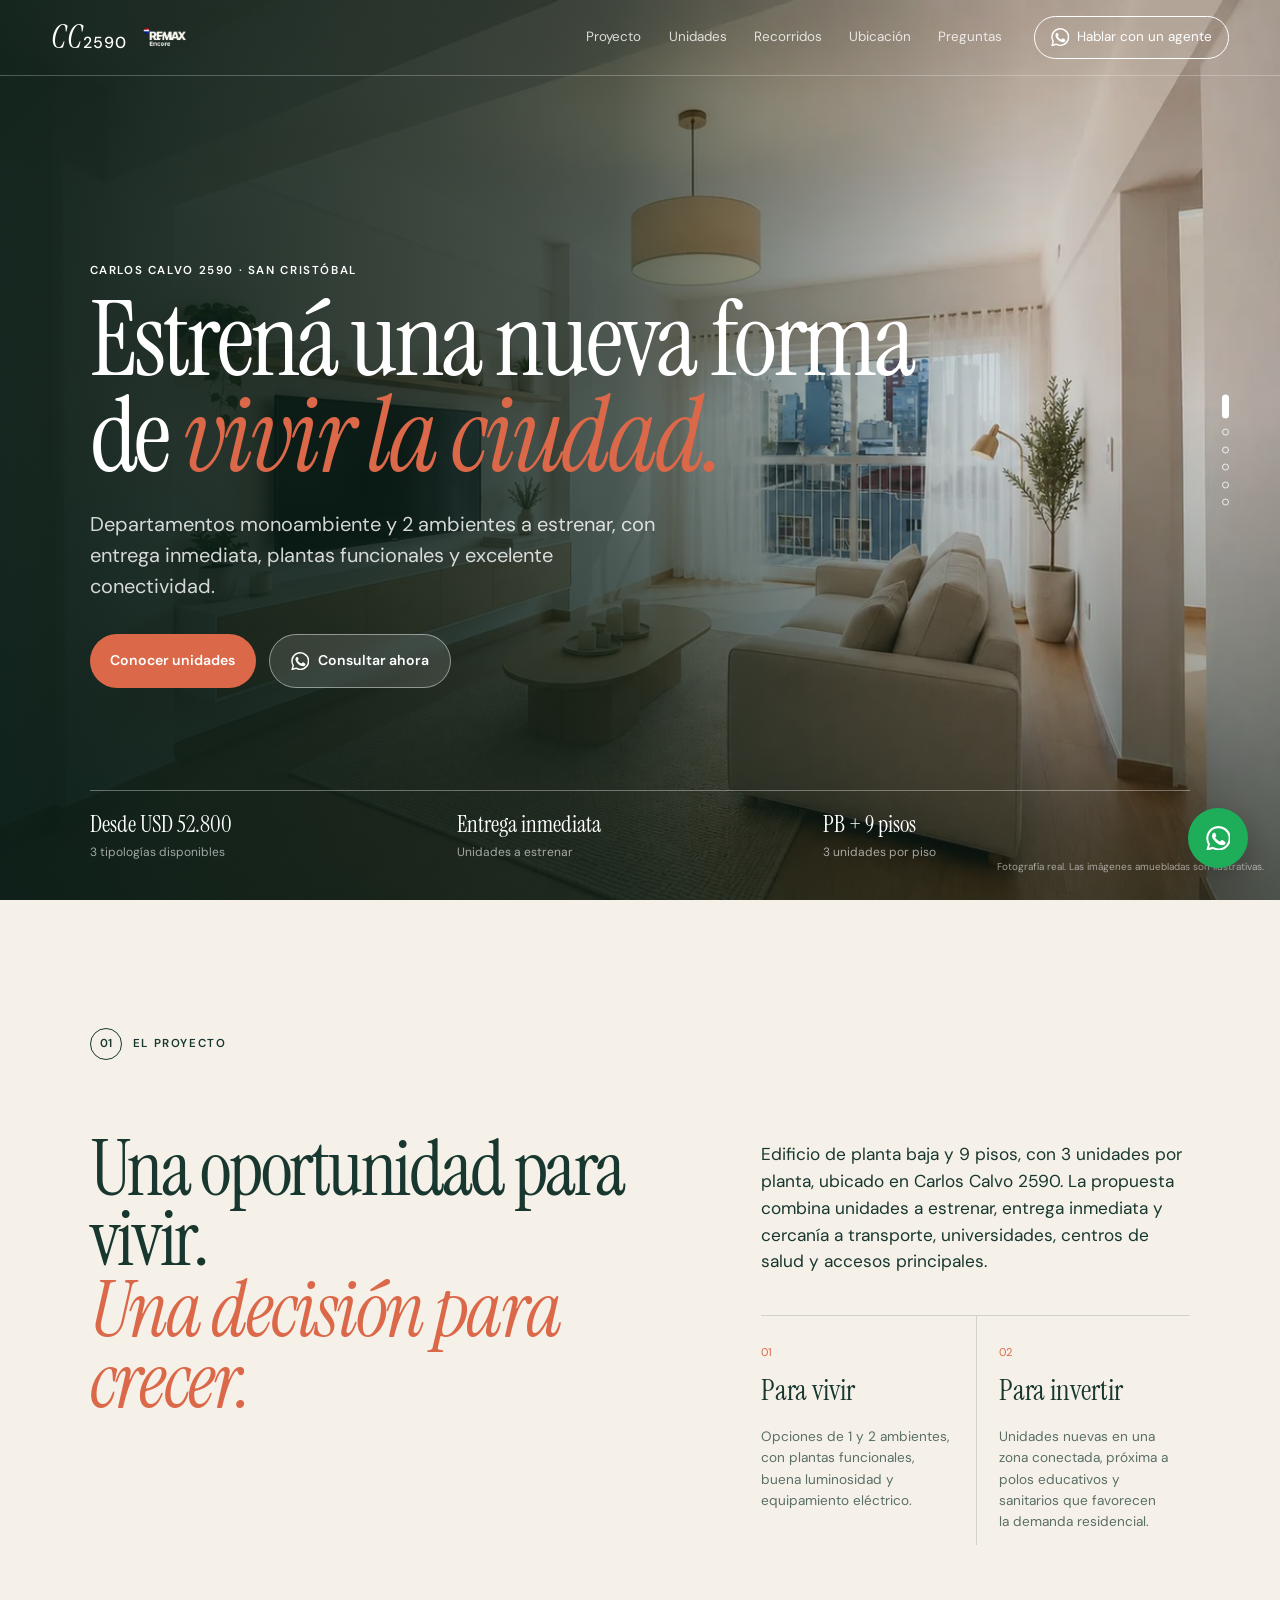
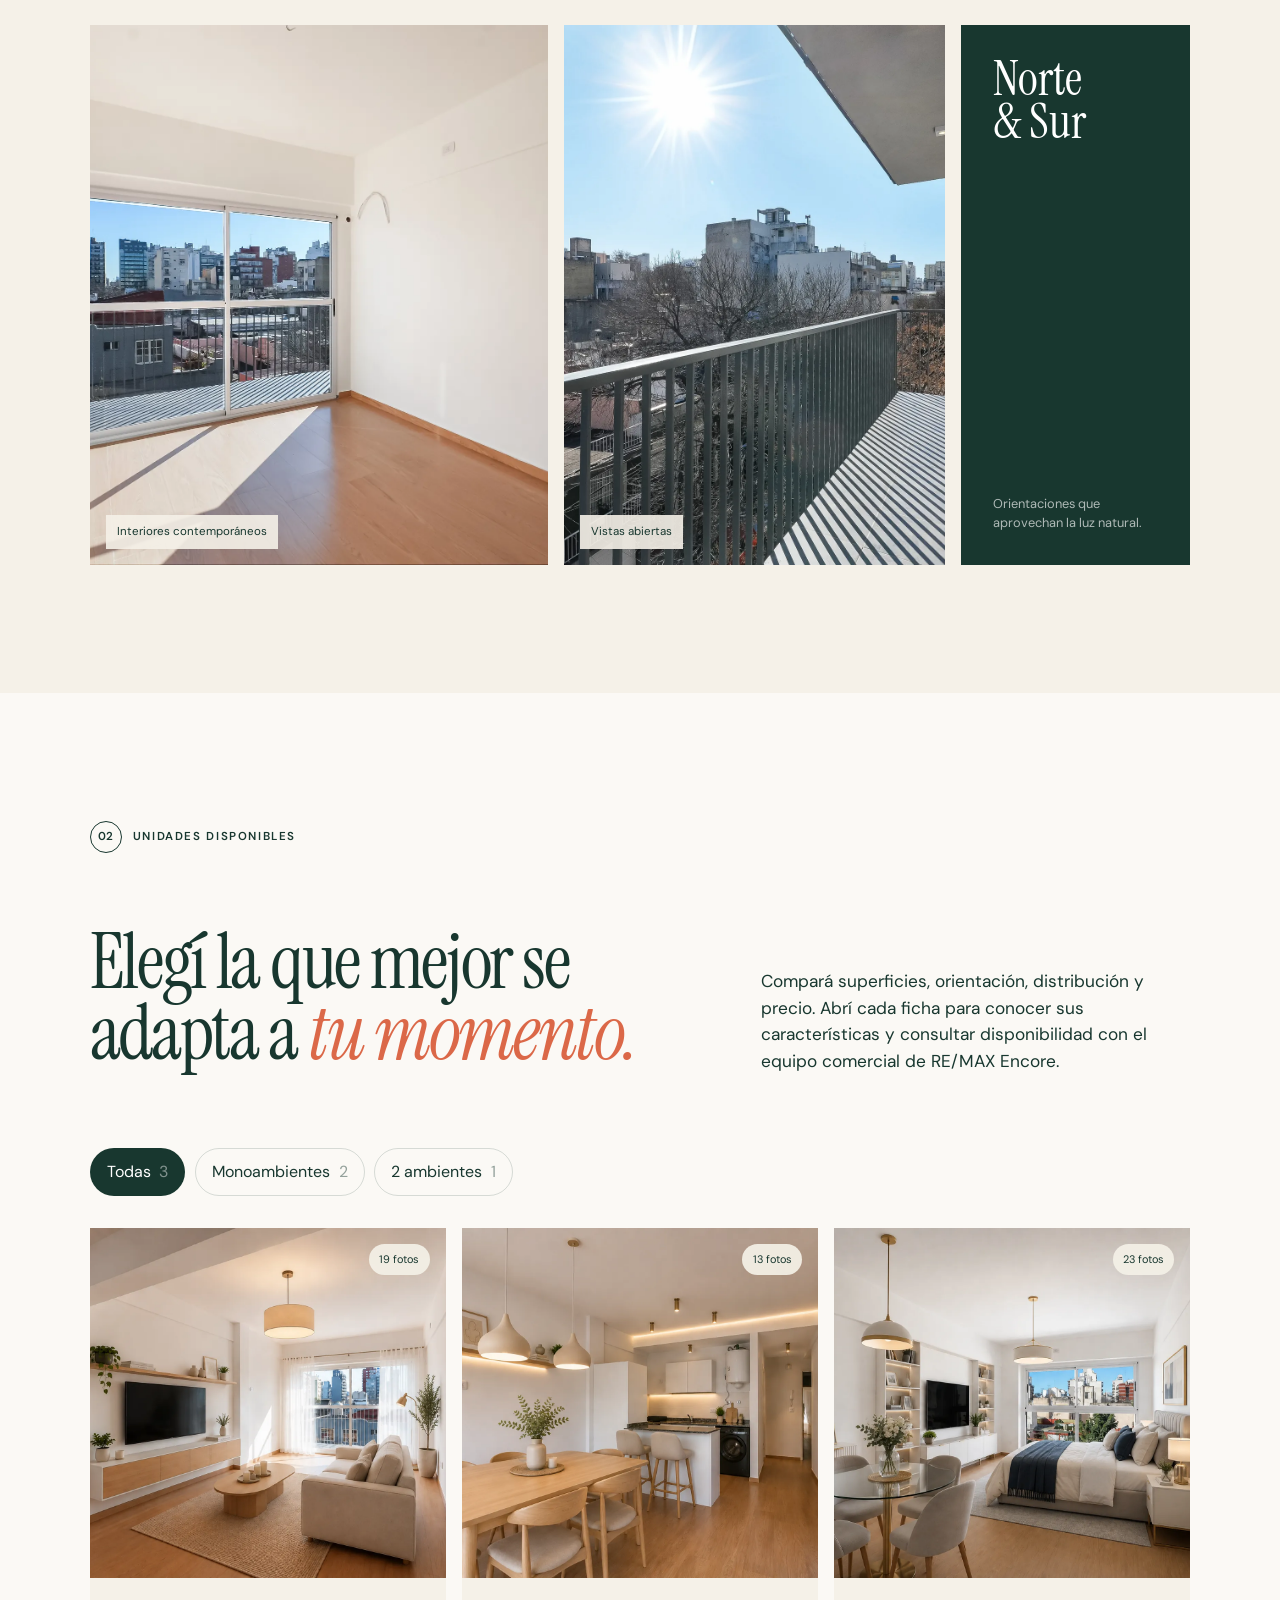
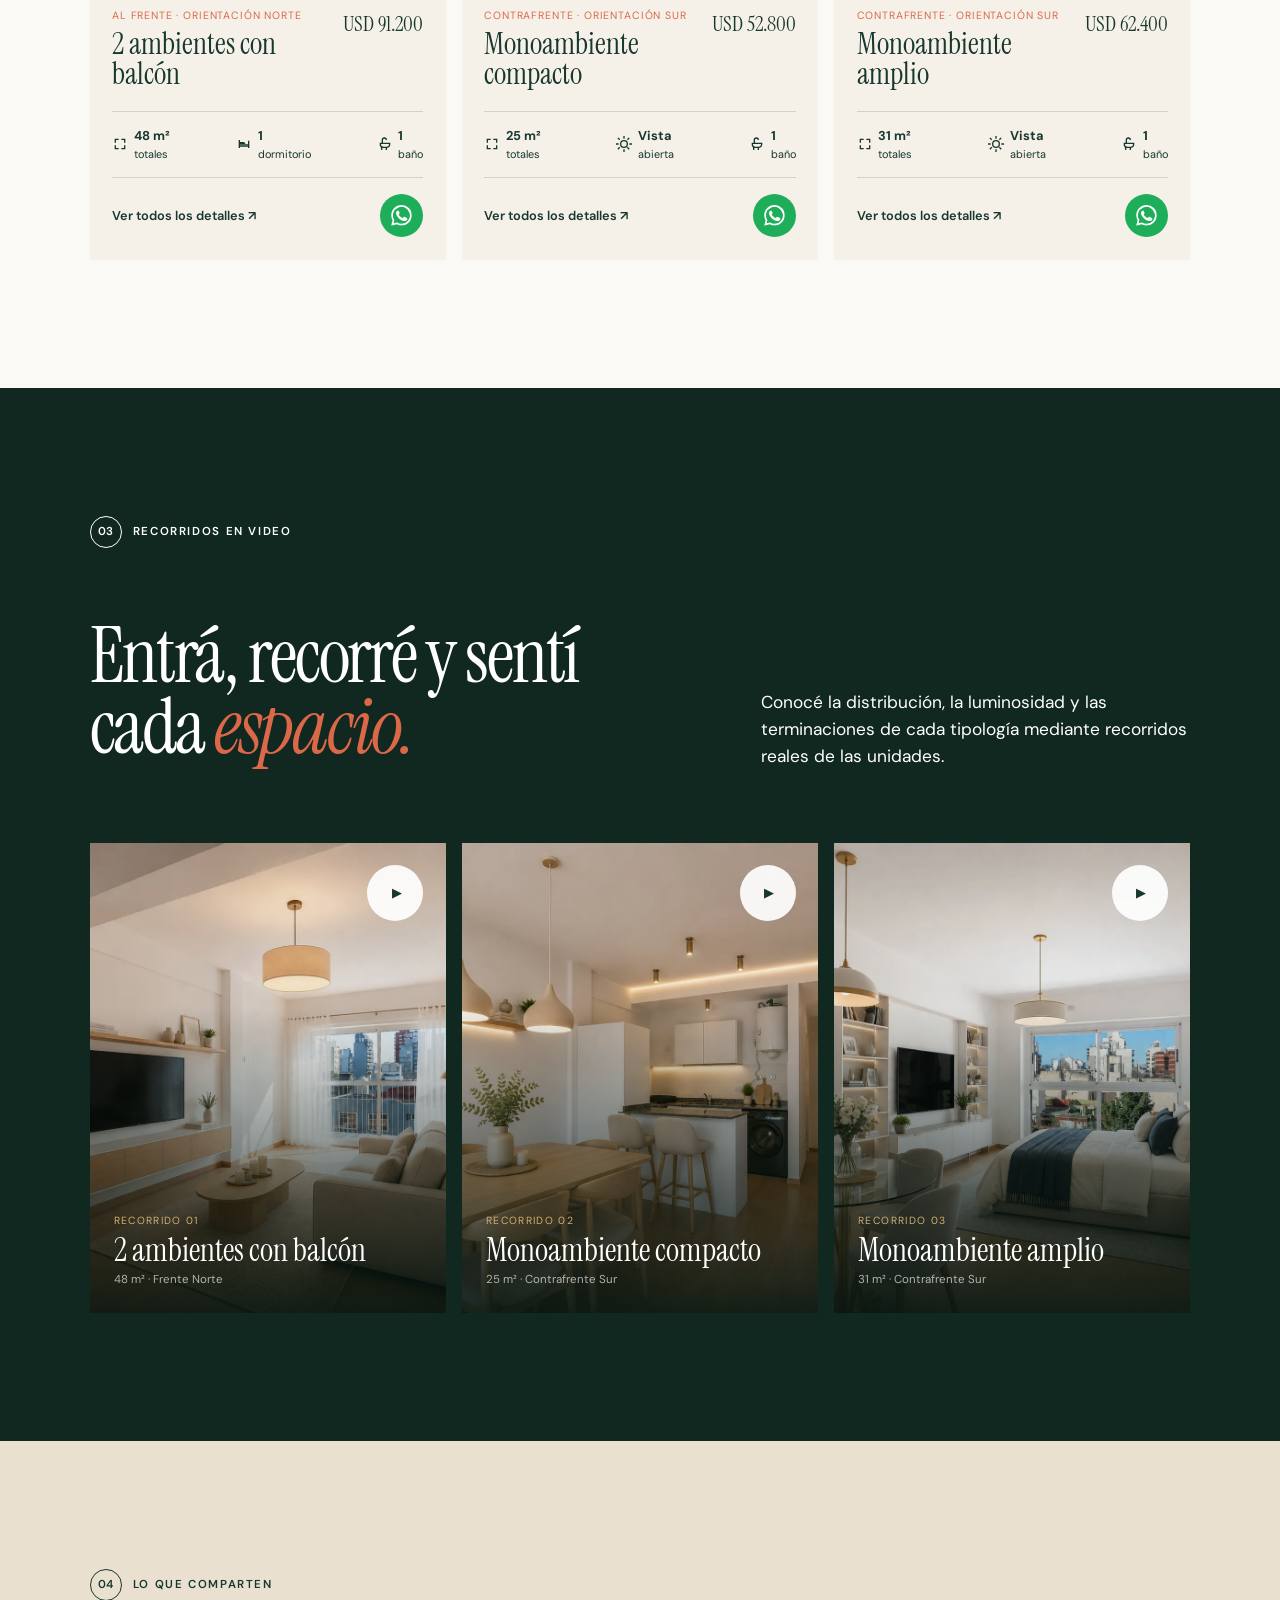
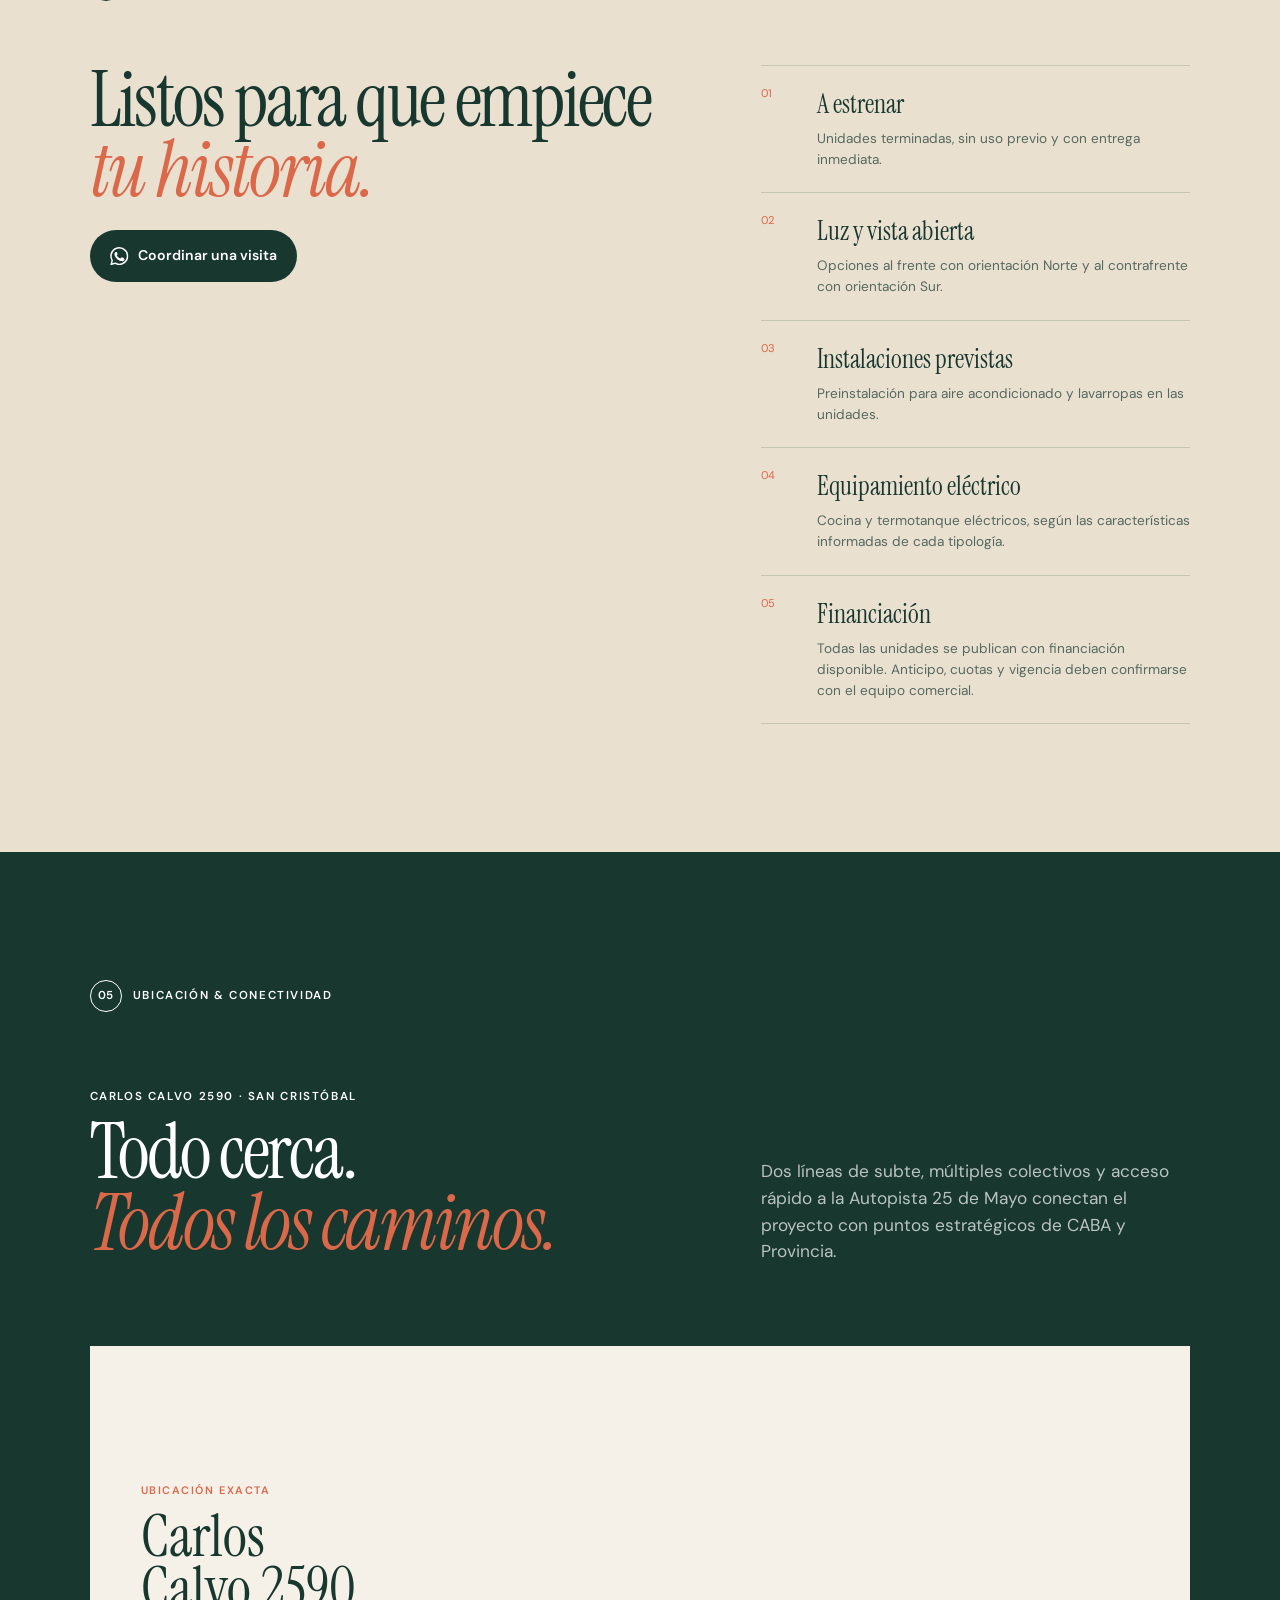
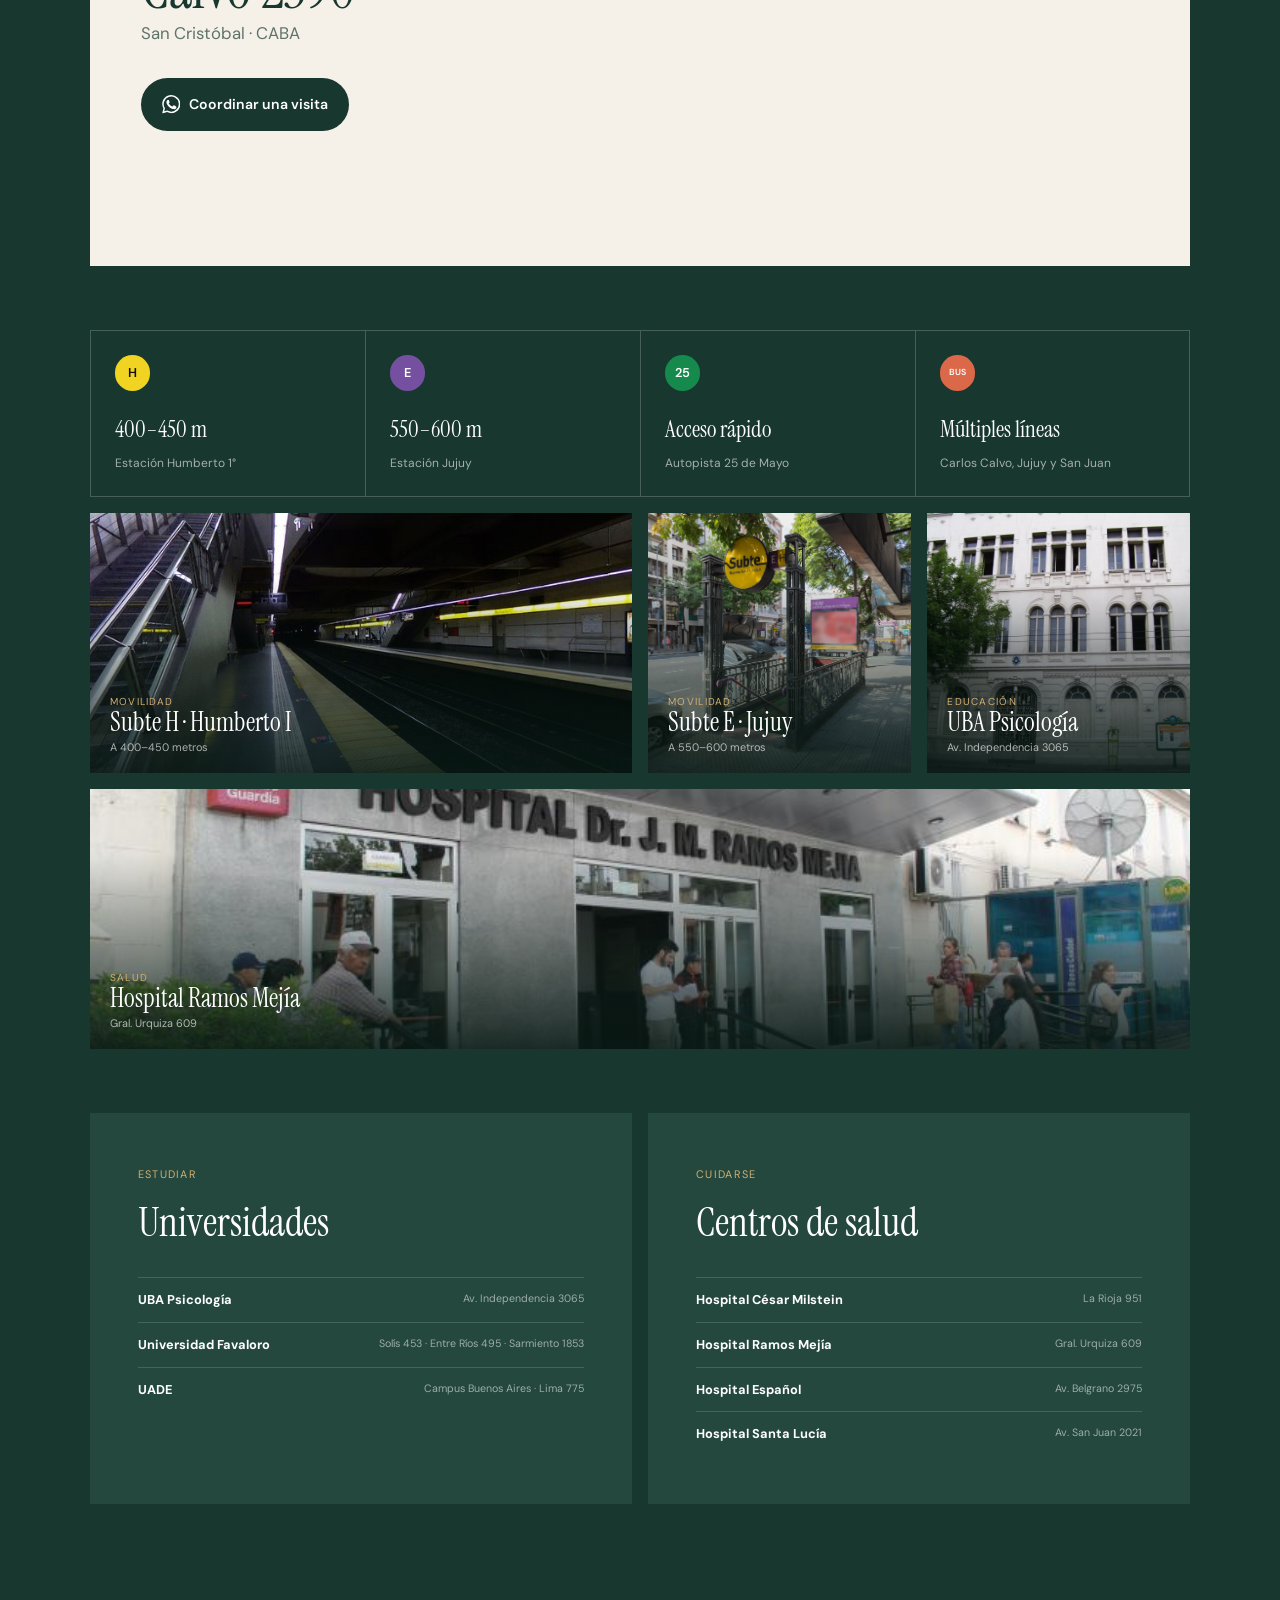
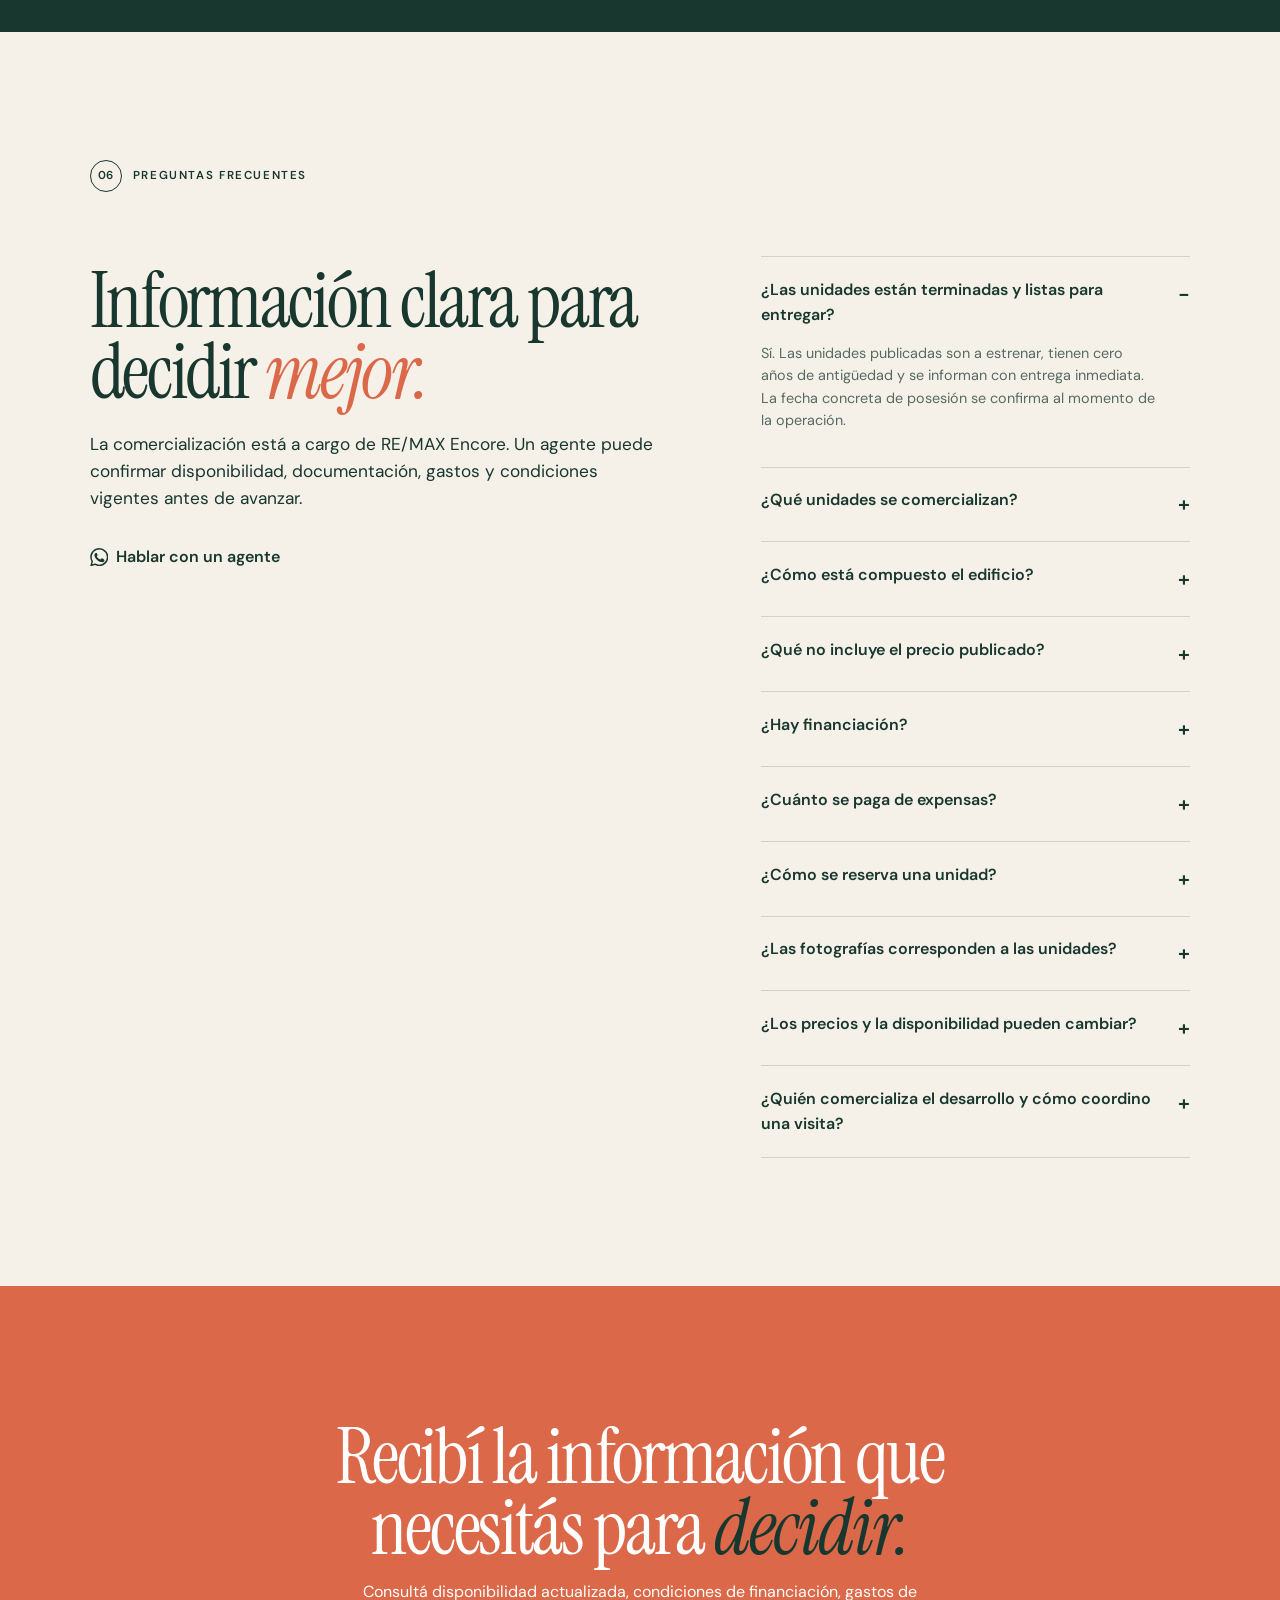
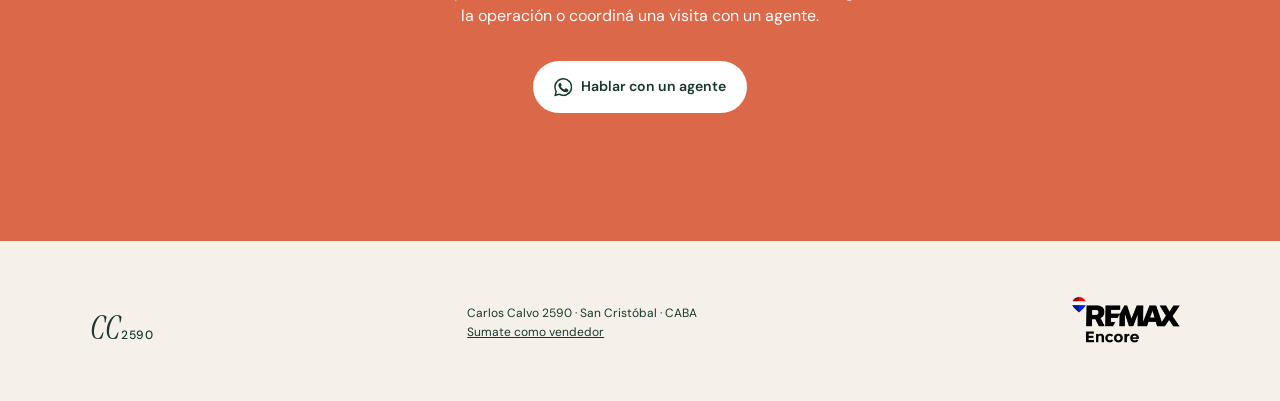
==== index.html @ 970c7de1 "Remove MLS identifiers from public listings" ====
<!doctype html>
<html lang="es">
<head>
  <meta charset="UTF-8" />
  <meta name="viewport" content="width=device-width, initial-scale=1.0" />
  <meta name="theme-color" content="#18372f" />
  <link rel="icon" type="image/png" sizes="512x512" href="assets/brand/favicon.png" />
  <link rel="apple-touch-icon" href="assets/brand/favicon.png" />
  <title>Departamentos a estrenar en San Cristóbal | Carlos Calvo 2590</title>
  <meta name="description" content="Monoambientes y departamentos de 2 ambientes a estrenar en Carlos Calvo 2590, San Cristóbal. Entrega inmediata, financiación disponible y unidades desde USD 52.800." />
  <meta name="robots" content="index, follow, max-image-preview:large" />
  <meta name="author" content="RE/MAX Encore" />
  <link rel="canonical" href="https://carloscalvo2590.com/" />
  <meta property="og:locale" content="es_AR" />
  <meta property="og:type" content="website" />
  <meta property="og:site_name" content="Carlos Calvo 2590" />
  <meta property="og:title" content="Departamentos a estrenar en San Cristóbal | Carlos Calvo 2590" />
  <meta property="og:description" content="Monoambientes y 2 ambientes a estrenar con entrega inmediata, excelente conectividad y opciones desde USD 52.800." />
  <meta property="og:url" content="https://carloscalvo2590.com/" />
  <meta property="og:image" content="https://carloscalvo2590.com/assets/images/hero/01-fachada.webp" />
  <meta property="og:image:alt" content="Fachada del edificio de Carlos Calvo 2590 en San Cristóbal" />
  <meta name="twitter:card" content="summary_large_image" />
  <meta name="twitter:title" content="Departamentos a estrenar en San Cristóbal | Carlos Calvo 2590" />
  <meta name="twitter:description" content="Monoambientes y 2 ambientes a estrenar con entrega inmediata desde USD 52.800." />
  <meta name="twitter:image" content="https://carloscalvo2590.com/assets/images/hero/01-fachada.webp" />
  <script type="application/ld+json">
    {
      "@context": "https://schema.org",
      "@type": "ApartmentComplex",
      "name": "Carlos Calvo 2590",
      "description": "Desarrollo de departamentos monoambiente y 2 ambientes a estrenar, con entrega inmediata en San Cristóbal, Ciudad de Buenos Aires.",
      "url": "https://carloscalvo2590.com/",
      "image": "https://carloscalvo2590.com/assets/images/hero/01-fachada.webp",
      "address": {
        "@type": "PostalAddress",
        "streetAddress": "Carlos Calvo 2590",
        "addressLocality": "San Cristóbal",
        "addressRegion": "Ciudad Autónoma de Buenos Aires",
        "postalCode": "C1230AAP",
        "addressCountry": "AR"
      },
      "geo": {
        "@type": "GeoCoordinates",
        "latitude": -34.621223,
        "longitude": -58.403972
      },
      "numberOfAccommodationUnits": 27,
      "offers": {
        "@type": "AggregateOffer",
        "priceCurrency": "USD",
        "lowPrice": 52800,
        "highPrice": 91200,
        "offerCount": 3,
        "availability": "https://schema.org/InStock",
        "seller": {
          "@type": "RealEstateAgent",
          "name": "RE/MAX Encore"
        }
      }
    }
  </script>
  <link rel="preconnect" href="https://fonts.googleapis.com" />
  <link rel="preconnect" href="https://fonts.gstatic.com" crossorigin />
  <link href="https://fonts.googleapis.com/css2?family=DM+Sans:wght@400;500;600&family=Instrument+Serif:ital@0;1&display=swap" rel="stylesheet" />
  <link rel="stylesheet" href="styles.css?v=20260821-1" />
  <link rel="stylesheet" href="enhancements.css?v=20260822-1" />
  <script defer src="supabase-config.js?v=20260821-1"></script>
  <script defer src="script.js?v=20260822-2"></script>
</head>
<body>
  <a class="skip-link" href="#contenido">Saltar al contenido</a>
  <header class="site-header" data-header>
    <div class="header-brands"><a class="brand" href="#inicio" aria-label="Calvo 2590, inicio"><span>CC</span><strong>2590</strong></a><img class="header-remax-logo" src="assets/brand/remax-encore.png" alt="RE/MAX Encore" /></div>
    <button class="menu-toggle" type="button" aria-expanded="false" aria-controls="nav"><span></span><span></span><span></span><b>Menú</b></button>
    <nav id="nav" class="main-nav" aria-label="Navegación principal">
      <a href="#proyecto">Proyecto</a><a href="#unidades">Unidades</a><a href="#recorridos">Recorridos</a><a href="#ubicacion">Ubicación</a><a href="#preguntas">Preguntas</a>
    </nav>
    <a class="header-cta whatsapp" data-message="Hola, quiero recibir información sobre el desarrollo de Carlos Calvo 2590."><svg aria-hidden="true"><use href="#icon-whatsapp"/></svg> Hablar con un agente</a>
  </header>

  <svg class="svg-sprite" aria-hidden="true">
    <symbol id="icon-whatsapp" viewBox="0 0 24 24"><path d="M20.5 3.5A11.8 11.8 0 0 0 12.1 0C5.6 0 .3 5.3.3 11.8c0 2.1.6 4.1 1.6 5.9L.2 24l6.5-1.7a11.8 11.8 0 0 0 5.4 1.4h.1c6.5 0 11.8-5.3 11.8-11.8 0-3.2-1.2-6.2-3.5-8.4Zm-8.3 18.2h-.1c-1.8 0-3.5-.5-5-1.4l-.4-.2-3.8 1 1-3.7-.2-.4a9.8 9.8 0 1 1 8.5 4.7Zm5.4-7.3c-.3-.1-1.7-.8-2-.9-.3-.1-.5-.1-.7.2-.2.3-.8.9-1 1.1-.2.2-.4.2-.7.1-.3-.1-1.3-.5-2.5-1.5-.9-.8-1.6-1.9-1.7-2.2-.2-.3 0-.5.1-.6l.5-.5.3-.5c.1-.2 0-.4 0-.5L9 7c-.2-.6-.5-.5-.7-.5h-.6c-.2 0-.5.1-.8.4-.3.3-1.1 1.1-1.1 2.7s1.2 3.1 1.3 3.3c.1.2 2.3 3.5 5.6 4.9.8.3 1.4.5 1.9.6.8.2 1.5.2 2.1.1.6-.1 1.7-.7 2-1.4.2-.7.2-1.3.2-1.4-.1-.1-.3-.2-.6-.3Z"/></symbol>
    <symbol id="icon-area" viewBox="0 0 24 24"><path d="M4 4h6v2H6v4H4V4Zm10 0h6v6h-2V6h-4V4ZM4 14h2v4h4v2H4v-6Zm14 0h2v6h-6v-2h4v-4Z"/></symbol>
    <symbol id="icon-bed" viewBox="0 0 24 24"><path d="M4 11V6h2v3h5c1.7 0 3 1.3 3 3h4V7h2v11h-2v-2H6v2H4v-7Zm2 0v3h12v-1H6v-2Z"/></symbol>
    <symbol id="icon-bath" viewBox="0 0 24 24"><path d="M7 10V6a4 4 0 0 1 8 0h-2a2 2 0 0 0-4 0v4h11v2a6 6 0 0 1-5 5.9V21h-2v-3H8v3H6v-3.8A6 6 0 0 1 4 12v-2h3Zm-1 2a4 4 0 0 0 4 4h4a4 4 0 0 0 4-4H6Z"/></symbol>
    <symbol id="icon-sun" viewBox="0 0 24 24"><path d="M11 0h2v4h-2V0Zm0 20h2v4h-2v-4ZM0 11h4v2H0v-2Zm20 0h4v2h-4v-2ZM3.5 2.1l2.8 2.8-1.4 1.4-2.8-2.8 1.4-1.4Zm14.2 14.2 2.8 2.8-1.4 1.4-2.8-2.8 1.4-1.4ZM20.5 3.5l-2.8 2.8-1.4-1.4 2.8-2.8 1.4 1.4ZM6.3 17.7l-2.8 2.8-1.4-1.4 2.8-2.8 1.4 1.4ZM12 6a6 6 0 1 1 0 12 6 6 0 0 1 0-12Zm0 2a4 4 0 1 0 0 8 4 4 0 0 0 0-8Z"/></symbol>
  </svg>

  <main id="contenido">
    <section class="hero" id="inicio">
      <div class="hero-carousel" aria-label="Imágenes del edificio y sus unidades">
        <img class="hero-slide active" src="assets/images/hero/04-living.webp" alt="Ambientación ilustrativa del living" />
        <img class="hero-slide" src="assets/images/hero/05-cocina.webp" alt="Ambientación ilustrativa del comedor y la cocina" />
        <img class="hero-slide" src="assets/images/hero/06-monoambiente.webp" alt="Ambientación ilustrativa del monoambiente" />
        <img class="hero-slide" src="assets/images/hero/02-hall.webp" alt="Hall de acceso del edificio" />
        <img class="hero-slide" src="assets/images/hero/01-fachada.webp" alt="Fachada del edificio de Carlos Calvo 2590" />
        <img class="hero-slide" src="assets/images/hero/03-balcon.webp" alt="Balcón con vista abierta" />
      </div>
      <div class="hero-overlay"></div>
      <div class="hero-copy reveal">
        <p class="eyebrow">Carlos Calvo 2590 · San Cristóbal</p>
        <h1>Estrená una nueva forma de <em>vivir la ciudad.</em></h1>
        <p class="hero-lead">Departamentos monoambiente y 2 ambientes a estrenar, con entrega inmediata, plantas funcionales y excelente conectividad.</p>
        <div class="hero-actions"><a class="button button-primary" href="#unidades">Conocer unidades</a><a class="button button-glass whatsapp" data-message="Hola, quiero consultar disponibilidad y condiciones comerciales en Carlos Calvo 2590."><svg aria-hidden="true"><use href="#icon-whatsapp"/></svg> Consultar ahora</a></div>
      </div>
      <div class="hero-facts" aria-label="Datos principales"><div><strong>Desde USD 52.800</strong><span>3 tipologías disponibles</span></div><div><strong>Entrega inmediata</strong><span>Unidades a estrenar</span></div><div><strong>PB + 9 pisos</strong><span>3 unidades por piso</span></div></div>
      <div class="hero-dots" aria-label="Seleccionar imagen principal"></div>
      <p class="image-caption">Fotografía real. Las imágenes amuebladas son ilustrativas.</p>
    </section>

    <section class="intro section" id="proyecto">
      <div class="section-label"><span>01</span> El proyecto</div>
      <div class="intro-grid reveal"><h2>Una oportunidad para vivir.<br><em>Una decisión para crecer.</em></h2><div><p class="large-copy">Edificio de planta baja y 9 pisos, con 3 unidades por planta, ubicado en Carlos Calvo 2590. La propuesta combina unidades a estrenar, entrega inmediata y cercanía a transporte, universidades, centros de salud y accesos principales.</p><div class="audience-cards"><article><span>01</span><h3>Para vivir</h3><p>Opciones de 1 y 2 ambientes, con plantas funcionales, buena luminosidad y equipamiento eléctrico.</p></article><article><span>02</span><h3>Para invertir</h3><p>Unidades nuevas en una zona conectada, próxima a polos educativos y sanitarios que favorecen la demanda residencial.</p></article></div></div></div>
      <div class="project-gallery reveal"><figure class="portrait"><img src="assets/images/dpto-1/07.webp" loading="lazy" alt="Interior luminoso del edificio"><figcaption>Interiores contemporáneos</figcaption></figure><figure><img src="assets/images/dpto-1/01.webp" loading="lazy" alt="Vista abierta desde el balcón"><figcaption>Vistas abiertas</figcaption></figure><div class="project-stat"><strong>Norte<br>& Sur</strong><span>Orientaciones que aprovechan la luz natural.</span></div></div>
    </section>

    <section class="units section" id="unidades">
      <div class="section-label"><span>02</span> Unidades disponibles</div>
      <div class="section-heading reveal"><h2>Elegí la que mejor se adapta a <em>tu momento.</em></h2><p>Compará superficies, orientación, distribución y precio. Abrí cada ficha para conocer sus características y consultar disponibilidad con el equipo comercial de RE/MAX Encore.</p></div>
      <div class="unit-filters" role="tablist" aria-label="Filtrar unidades"><button class="active" data-filter="all">Todas <span>3</span></button><button data-filter="mono">Monoambientes <span>2</span></button><button data-filter="dos">2 ambientes <span>1</span></button></div>
      <div class="unit-grid">
        <article class="unit-card reveal" data-type="dos" data-unit="1" tabindex="0" aria-label="Ver información del departamento de 2 ambientes">
          <button class="unit-photo open-unit" data-unit="1" aria-label="Ver departamento de 2 ambientes"><img src="assets/images/dpto-1/20.webp" loading="lazy" alt="Ambientación ilustrativa del living del departamento de 2 ambientes"><span class="photo-count">19 fotos</span></button>
          <div class="unit-body"><div class="unit-top"><div><p>Al frente · Orientación Norte</p><h3>2 ambientes con balcón</h3></div><strong>USD 91.200</strong></div><div class="unit-specs"><span><svg><use href="#icon-area"/></svg><b>48 m²</b> totales</span><span><svg><use href="#icon-bed"/></svg><b>1</b> dormitorio</span><span><svg><use href="#icon-bath"/></svg><b>1</b> baño</span></div><div class="unit-actions"><button class="text-button open-unit" data-unit="1">Ver todos los detalles <span>↗</span></button><a class="round-whatsapp whatsapp" aria-label="Consultar por departamento de 2 ambientes" data-message="Hola, quiero consultar disponibilidad y condiciones por el departamento de 2 ambientes de 48 m² publicado a USD 91.200."><svg><use href="#icon-whatsapp"/></svg></a></div></div>
        </article>
        <article class="unit-card reveal" data-type="mono" data-unit="2" tabindex="0" aria-label="Ver información del monoambiente compacto">
          <button class="unit-photo open-unit" data-unit="2" aria-label="Ver monoambiente compacto"><img src="assets/images/dpto-2/13.webp" loading="lazy" alt="Ambientación ilustrativa del living del monoambiente compacto"><span class="photo-count">13 fotos</span></button>
          <div class="unit-body"><div class="unit-top"><div><p>Contrafrente · Orientación Sur</p><h3>Monoambiente compacto</h3></div><strong>USD 52.800</strong></div><div class="unit-specs"><span><svg><use href="#icon-area"/></svg><b>25 m²</b> totales</span><span><svg><use href="#icon-sun"/></svg><b>Vista</b> abierta</span><span><svg><use href="#icon-bath"/></svg><b>1</b> baño</span></div><div class="unit-actions"><button class="text-button open-unit" data-unit="2">Ver todos los detalles <span>↗</span></button><a class="round-whatsapp whatsapp" aria-label="Consultar por monoambiente compacto" data-message="Hola, quiero consultar disponibilidad y condiciones por el monoambiente de 25 m² publicado a USD 52.800."><svg><use href="#icon-whatsapp"/></svg></a></div></div>
        </article>
        <article class="unit-card reveal" data-type="mono" data-unit="3" tabindex="0" aria-label="Ver información del monoambiente amplio">
          <button class="unit-photo open-unit" data-unit="3" aria-label="Ver monoambiente amplio"><img src="assets/images/dpto-3/23.webp" loading="lazy" alt="Ambientación ilustrativa del living del monoambiente amplio"><span class="photo-count">23 fotos</span></button>
          <div class="unit-body"><div class="unit-top"><div><p>Contrafrente · Orientación Sur</p><h3>Monoambiente amplio</h3></div><strong>USD 62.400</strong></div><div class="unit-specs"><span><svg><use href="#icon-area"/></svg><b>31 m²</b> totales</span><span><svg><use href="#icon-sun"/></svg><b>Vista</b> abierta</span><span><svg><use href="#icon-bath"/></svg><b>1</b> baño</span></div><div class="unit-actions"><button class="text-button open-unit" data-unit="3">Ver todos los detalles <span>↗</span></button><a class="round-whatsapp whatsapp" aria-label="Consultar por monoambiente amplio" data-message="Hola, quiero consultar disponibilidad y condiciones por el monoambiente de 31 m² publicado a USD 62.400."><svg><use href="#icon-whatsapp"/></svg></a></div></div>
        </article>
      </div>
    </section>

    <section class="video-tours section" id="recorridos">
      <div class="section-label"><span>03</span> Recorridos en video</div>
      <div class="section-heading reveal"><h2>Entrá, recorré y sentí cada <em>espacio.</em></h2><p>Conocé la distribución, la luminosidad y las terminaciones de cada tipología mediante recorridos reales de las unidades.</p></div>
      <div class="video-grid">
        <button class="video-card reveal open-video" data-video="1" aria-label="Ver recorrido del departamento de 2 ambientes">
          <img src="assets/images/dpto-1/20.webp" loading="lazy" alt="Ambientación ilustrativa del living del departamento de 2 ambientes">
          <span class="video-shade"></span><span class="play-icon">▶</span>
          <span class="video-copy"><small>Recorrido 01</small><strong>2 ambientes con balcón</strong><b>48 m² · Frente Norte</b></span>
        </button>
        <button class="video-card reveal open-video" data-video="2" aria-label="Ver recorrido del monoambiente compacto">
          <img src="assets/images/dpto-2/13.webp" loading="lazy" alt="Ambientación ilustrativa del living del monoambiente compacto">
          <span class="video-shade"></span><span class="play-icon">▶</span>
          <span class="video-copy"><small>Recorrido 02</small><strong>Monoambiente compacto</strong><b>25 m² · Contrafrente Sur</b></span>
        </button>
        <button class="video-card reveal open-video" data-video="3" aria-label="Ver recorrido del monoambiente amplio">
          <img src="assets/images/dpto-3/23.webp" loading="lazy" alt="Ambientación ilustrativa del living del monoambiente amplio">
          <span class="video-shade"></span><span class="play-icon">▶</span>
          <span class="video-copy"><small>Recorrido 03</small><strong>Monoambiente amplio</strong><b>31 m² · Contrafrente Sur</b></span>
        </button>
      </div>
    </section>

    <section class="features section">
      <div class="section-label"><span>04</span> Lo que comparten</div>
      <div class="features-grid reveal"><div><h2>Listos para que empiece <em>tu historia.</em></h2><a class="button button-dark whatsapp" data-message="Hola, quiero coordinar una visita a las unidades de Carlos Calvo 2590."><svg><use href="#icon-whatsapp"/></svg> Coordinar una visita</a></div><ul><li><span>01</span><div><h3>A estrenar</h3><p>Unidades terminadas, sin uso previo y con entrega inmediata.</p></div></li><li><span>02</span><div><h3>Luz y vista abierta</h3><p>Opciones al frente con orientación Norte y al contrafrente con orientación Sur.</p></div></li><li><span>03</span><div><h3>Instalaciones previstas</h3><p>Preinstalación para aire acondicionado y lavarropas en las unidades.</p></div></li><li><span>04</span><div><h3>Equipamiento eléctrico</h3><p>Cocina y termotanque eléctricos, según las características informadas de cada tipología.</p></div></li><li><span>05</span><div><h3>Financiación</h3><p>Todas las unidades se publican con financiación disponible. Anticipo, cuotas y vigencia deben confirmarse con el equipo comercial.</p></div></li></ul></div>
    </section>

    <section class="location section" id="ubicacion">
      <div class="section-label light"><span>05</span> Ubicación & conectividad</div>
      <div class="location-heading reveal"><div><p class="eyebrow">Carlos Calvo 2590 · San Cristóbal</p><h2>Todo cerca.<br><em>Todos los caminos.</em></h2></div><p>Dos líneas de subte, múltiples colectivos y acceso rápido a la Autopista 25 de Mayo conectan el proyecto con puntos estratégicos de CABA y Provincia.</p></div>
      <div class="location-map reveal">
        <div class="map-address"><span>Ubicación exacta</span><h3>Carlos Calvo 2590</h3><p>San Cristóbal · CABA</p><a class="button button-light whatsapp" data-message="Hola, quiero coordinar una visita al edificio de Carlos Calvo 2590."><svg><use href="#icon-whatsapp"/></svg> Coordinar una visita</a></div>
        <iframe src="https://www.google.com/maps/embed?pb=!1m18!1m12!1m3!1d3283.325137884827!2d-58.403971624329586!3d-34.62122297294798!2m3!1f0!2f0!3f0!3m2!1i1024!2i768!4f13.1!3m3!1m2!1s0x95bccae23761f46d%3A0xa031aa5afbd0c1da!2sCarlos%20Calvo%202590%2C%20C1230AAP%20Cdad.%20Aut%C3%B3noma%20de%20Buenos%20Aires!5e0!3m2!1sen!2sar!4v1787276877884!5m2!1sen!2sar" width="600" height="450" style="border:0;" allowfullscreen loading="lazy" referrerpolicy="strict-origin-when-cross-origin" title="Mapa de Carlos Calvo 2590, San Cristóbal"></iframe>
      </div>
      <div class="connections reveal"><article><span class="line-h">H</span><strong>400–450 m</strong><p>Estación Humberto 1°</p></article><article><span class="line-e">E</span><strong>550–600 m</strong><p>Estación Jujuy</p></article><article><span class="road">25</span><strong>Acceso rápido</strong><p>Autopista 25 de Mayo</p></article><article><span class="bus">BUS</span><strong>Múltiples líneas</strong><p>Carlos Calvo, Jujuy y San Juan</p></article></div>
      <div class="nearby-collage reveal" aria-label="Lugares cercanos al edificio">
        <figure class="nearby-card nearby-wide"><img src="assets/images/nearby/subte-h.jpg" loading="lazy" alt="Estación Humberto I de la línea H"><figcaption><span>Movilidad</span><strong>Subte H · Humberto I</strong><small>A 400–450 metros</small></figcaption></figure>
        <figure class="nearby-card"><img src="assets/images/nearby/subte-e.jpg" loading="lazy" alt="Acceso a la estación Jujuy de la línea E"><figcaption><span>Movilidad</span><strong>Subte E · Jujuy</strong><small>A 550–600 metros</small></figcaption></figure>
        <figure class="nearby-card"><img src="assets/images/nearby/uba-psicologia.jpg" loading="lazy" alt="Fachada de la Facultad de Psicología de la UBA"><figcaption><span>Educación</span><strong>UBA Psicología</strong><small>Av. Independencia 3065</small></figcaption></figure>
        <figure class="nearby-card nearby-wide"><img src="assets/images/nearby/ramos-mejia.jpg" loading="lazy" alt="Entrada del Hospital Ramos Mejía"><figcaption><span>Salud</span><strong>Hospital Ramos Mejía</strong><small>Gral. Urquiza 609</small></figcaption></figure>
      </div>
      <div class="nearby-grid reveal"><article><span>Estudiar</span><h3>Universidades</h3><ul><li><b>UBA Psicología</b><small>Av. Independencia 3065</small></li><li><b>Universidad Favaloro</b><small>Solís 453 · Entre Ríos 495 · Sarmiento 1853</small></li><li><b>UADE</b><small>Campus Buenos Aires · Lima 775</small></li></ul></article><article><span>Cuidarse</span><h3>Centros de salud</h3><ul><li><b>Hospital César Milstein</b><small>La Rioja 951</small></li><li><b>Hospital Ramos Mejía</b><small>Gral. Urquiza 609</small></li><li><b>Hospital Español</b><small>Av. Belgrano 2975</small></li><li><b>Hospital Santa Lucía</b><small>Av. San Juan 2021</small></li></ul></article></div>
    </section>

    <section class="faq section" id="preguntas">
      <div class="section-label"><span>06</span> Preguntas frecuentes</div>
      <div class="faq-grid"><div class="reveal"><h2>Información clara para decidir <em>mejor.</em></h2><p>La comercialización está a cargo de RE/MAX Encore. Un agente puede confirmar disponibilidad, documentación, gastos y condiciones vigentes antes de avanzar.</p><a class="text-whatsapp whatsapp" data-message="Hola, tengo algunas preguntas sobre el desarrollo de Carlos Calvo 2590."><svg><use href="#icon-whatsapp"/></svg> Hablar con un agente</a></div><div class="accordion reveal"><details open><summary>¿Las unidades están terminadas y listas para entregar?</summary><p>Sí. Las unidades publicadas son a estrenar, tienen cero años de antigüedad y se informan con entrega inmediata. La fecha concreta de posesión se confirma al momento de la operación.</p></details><details><summary>¿Qué unidades se comercializan?</summary><p>La propuesta incluye monoambientes de 25 m² y 31 m² totales, ambos al contrafrente con orientación Sur, y departamentos de 2 ambientes de 48 m² totales al frente, con orientación Norte, dormitorio independiente y balcón.</p></details><details><summary>¿Cómo está compuesto el edificio?</summary><p>El desarrollo cuenta con planta baja y 9 pisos, con 3 unidades por planta. Las unidades ofrecidas tienen cocina, termotanque eléctrico y preinstalaciones para aire acondicionado y lavarropas.</p></details><details><summary>¿Qué no incluye el precio publicado?</summary><p>El valor publicado corresponde exclusivamente a la unidad indicada en cada ficha. <strong>No incluye gastos de escrituración, honorarios, impuestos, comisión inmobiliaria ni otros gastos asociados a la operación.</strong> Para conocer el detalle completo y actualizado de estos conceptos, deberá solicitarse la información correspondiente al agente comercial.</p></details><details><summary>¿Hay financiación?</summary><p>Todas las unidades se publican con financiación disponible. El anticipo, cantidad de cuotas, moneda, ajustes, requisitos y vigencia de la propuesta están sujetos a confirmación comercial.</p></details><details><summary>¿Cuánto se paga de expensas?</summary><p>El importe de expensas no fue informado en la documentación disponible del proyecto. El equipo de RE/MAX Encore puede confirmar el valor vigente y los conceptos incluidos antes de reservar.</p></details><details><summary>¿Cómo se reserva una unidad?</summary><p>Primero se confirma la disponibilidad y se coordina una visita. Luego, el agente informa el procedimiento de reserva, documentación necesaria, plazos, forma de pago y condiciones de la operación.</p></details><details><summary>¿Las fotografías corresponden a las unidades?</summary><p>Las fotografías de los espacios sin mobiliario y los recorridos muestran unidades reales. Las imágenes amuebladas son ambientaciones ilustrativas creadas para representar una posible decoración; el mobiliario y los objetos no están incluidos.</p></details><details><summary>¿Los precios y la disponibilidad pueden cambiar?</summary><p>Sí. Los precios, la disponibilidad y las condiciones comerciales pueden modificarse sin previo aviso. Antes de tomar una decisión, solicitá al agente la ficha y las condiciones vigentes de la unidad elegida.</p></details><details><summary>¿Quién comercializa el desarrollo y cómo coordino una visita?</summary><p>La comercialización está a cargo de RE/MAX Encore. Podés usar cualquier botón de WhatsApp del sitio para hablar con un agente, consultar una unidad específica y coordinar una visita.</p></details></div></div>
    </section>

    <section class="contact section" id="contacto"><div class="contact-inner reveal"><h2>Recibí la información que necesitás para <em>decidir.</em></h2><p>Consultá disponibilidad actualizada, condiciones de financiación, gastos de la operación o coordiná una visita con un agente.</p><a class="button button-light whatsapp" data-message="Hola, vi la web de Carlos Calvo 2590 y quiero recibir información comercial actualizada."><svg><use href="#icon-whatsapp"/></svg> Hablar con un agente</a></div></section>
  </main>

  <footer><a class="brand brand-footer" href="#inicio"><span>CC</span><strong>2590</strong></a><p>Carlos Calvo 2590 · San Cristóbal · CABA<br><a href="/sumate">Sumate como vendedor</a></p><img class="footer-logo" src="assets/brand/remax-encore-black.png" alt="RE/MAX Encore"></footer>

  <a class="floating-whatsapp whatsapp" aria-label="Hablar con un agente por WhatsApp" title="Hablar con un agente" data-message="Hola, quiero recibir información sobre Carlos Calvo 2590."><svg><use href="#icon-whatsapp"/></svg></a>

  <dialog class="video-dialog" id="video-dialog" aria-labelledby="video-dialog-title">
    <button class="video-close" aria-label="Cerrar video">×</button>
    <div class="video-player-wrap"><video id="tour-video" controls playsinline preload="none"></video></div>
    <div class="video-dialog-copy"><p>Recorrido real</p><h2 id="video-dialog-title"></h2><a class="button button-dark whatsapp" id="video-whatsapp"><svg><use href="#icon-whatsapp"/></svg> Consultar esta unidad</a></div>
  </dialog>

  <dialog class="unit-dialog" id="unit-dialog" aria-labelledby="dialog-title"><button class="dialog-close" aria-label="Cerrar">×</button><div class="dialog-layout"><div class="dialog-gallery"><div class="gallery-stage"><img id="gallery-main" alt=""><button class="gallery-arrow prev" aria-label="Foto anterior">←</button><button class="gallery-arrow next" aria-label="Foto siguiente">→</button><span id="gallery-counter"></span></div><div class="gallery-thumbs" id="gallery-thumbs"></div></div><div class="dialog-info"><p class="dialog-kicker" id="dialog-kicker"></p><h2 id="dialog-title"></h2><strong class="dialog-price" id="dialog-price"></strong><div class="dialog-specs" id="dialog-specs"></div><p id="dialog-summary"></p><h3>Características</h3><ul class="check-list" id="dialog-features"></ul><div class="dialog-meta" id="dialog-meta"></div><p class="illustrative-note">Las imágenes amuebladas son ilustrativas y muestran una posible decoración.</p><a class="button button-dark whatsapp" id="dialog-whatsapp"><svg><use href="#icon-whatsapp"/></svg> Consultar esta unidad</a></div></div></dialog>
</body>
</html>
---- styles.css ----
:root{--ink:#18372f;--ink-2:#102820;--paper:#f5f1e8;--cream:#e9e0d0;--accent:#db6848;--gold:#d1af72;--sage:#a9b8aa;--line:rgba(24,55,47,.16);--serif:"Instrument Serif",Georgia,serif;--sans:"DM Sans",Arial,sans-serif}*{box-sizing:border-box}html{scroll-behavior:smooth}body{margin:0;background:var(--paper);color:var(--ink);font-family:var(--sans);line-height:1.55}body.dialog-open{overflow:hidden}a,button{color:inherit}button{font:inherit}.svg-sprite{display:none}.skip-link{position:fixed;left:1rem;top:-5rem;background:#fff;padding:.8rem;z-index:100}.skip-link:focus{top:1rem}.site-header{height:76px;display:flex;align-items:center;gap:2rem;padding:0 clamp(1rem,4vw,4rem);position:fixed;z-index:30;inset:0 0 auto;color:#fff;border-bottom:1px solid rgba(255,255,255,.25);transition:.3s}.site-header.scrolled{background:rgba(16,40,32,.95);backdrop-filter:blur(14px)}.brand{display:flex;align-items:baseline;text-decoration:none;letter-spacing:.06em}.brand span{font-family:var(--serif);font-size:2rem;font-style:italic}.brand strong{font-weight:500}.main-nav{display:flex;gap:1.7rem;margin-left:auto}.main-nav a,.header-cta{text-decoration:none;font-size:.84rem}.main-nav a{opacity:.8}.main-nav a:hover{opacity:1}.header-cta{display:flex;align-items:center;gap:.45rem;border:1px solid currentColor;padding:.65rem 1rem;border-radius:99px;cursor:pointer}.header-cta svg,.button svg,.text-whatsapp svg{width:1.15rem;height:1.15rem;fill:currentColor}.menu-toggle{display:none;background:none;border:0;color:#fff;padding:.5rem}.menu-toggle span{display:block;width:24px;height:1px;background:currentColor;margin:5px}.menu-toggle b{position:absolute;clip:rect(0,0,0,0)}.hero{min-height:100svh;position:relative;color:#fff;display:flex;flex-direction:column;justify-content:center;padding:clamp(8rem,15vh,11rem) clamp(1.2rem,7vw,7rem) 6rem;overflow:hidden}.hero-image,.hero-overlay{position:absolute;inset:0;width:100%;height:100%}.hero-image{object-fit:cover}.hero-overlay{background:linear-gradient(90deg,rgba(10,30,24,.93) 0%,rgba(10,30,24,.68) 48%,rgba(10,30,24,.1) 80%),linear-gradient(0deg,rgba(10,30,24,.55),transparent 55%)}.hero-copy{position:relative;z-index:2;max-width:850px}.eyebrow,.section-label{text-transform:uppercase;letter-spacing:.14em;font-size:.72rem;font-weight:600}.hero h1,.section h2{font-family:var(--serif);font-weight:400;line-height:.92;letter-spacing:-.03em;margin:.6rem 0 1.5rem}.hero h1{font-size:clamp(4rem,8.2vw,8rem)}em{font-weight:400;color:var(--accent)}.hero-lead{font-size:clamp(1.05rem,1.7vw,1.25rem);max-width:590px;color:rgba(255,255,255,.82)}.hero-actions{display:flex;gap:.8rem;margin-top:2rem}.button{display:inline-flex;align-items:center;justify-content:center;gap:.55rem;padding:.95rem 1.3rem;border:0;border-radius:99px;text-decoration:none;font-weight:600;font-size:.88rem;cursor:pointer}.button-primary{background:var(--accent);color:#fff}.button-glass{background:rgba(255,255,255,.12);border:1px solid rgba(255,255,255,.45);backdrop-filter:blur(8px)}.hero-facts{position:absolute;z-index:2;left:clamp(1.2rem,7vw,7rem);right:clamp(1.2rem,7vw,7rem);bottom:2.4rem;display:grid;grid-template-columns:repeat(3,1fr);border-top:1px solid rgba(255,255,255,.35);padding-top:1rem}.hero-facts div{display:flex;flex-direction:column}.hero-facts strong{font-family:var(--serif);font-size:1.45rem;font-weight:400}.hero-facts span{font-size:.75rem;opacity:.6}.image-caption{position:absolute;z-index:2;right:1rem;bottom:1rem;font-size:.62rem;opacity:.55}.section{padding:clamp(5rem,10vw,9rem) clamp(1.2rem,7vw,7rem)}.section-label{display:flex;align-items:center;gap:.7rem;margin-bottom:4rem}.section-label span{border:1px solid currentColor;border-radius:50%;width:2rem;height:2rem;display:grid;place-items:center;letter-spacing:0}.section h2{font-size:clamp(3.15rem,6vw,6rem)}.intro-grid,.section-heading,.features-grid,.location-heading,.faq-grid{display:grid;grid-template-columns:1.15fr .85fr;gap:clamp(2rem,7vw,8rem)}.large-copy,.section-heading>p,.location-heading>p,.faq-grid>div>p{font-size:1.08rem}.audience-cards{display:grid;grid-template-columns:1fr 1fr;margin-top:2.5rem;border-top:1px solid var(--line)}.audience-cards article{padding:1.4rem 1.4rem 0 0}.audience-cards article+article{border-left:1px solid var(--line);padding-left:1.4rem}.audience-cards span{font-size:.7rem;color:var(--accent)}.audience-cards h3{font-family:var(--serif);font-size:1.8rem;font-weight:400;margin:.3rem 0}.audience-cards p{font-size:.85rem;opacity:.7}.project-gallery{display:grid;grid-template-columns:1.2fr 1fr .6fr;gap:1rem;margin-top:5rem;min-height:540px}.project-gallery figure{margin:0;position:relative;overflow:hidden}.project-gallery img{width:100%;height:100%;object-fit:cover;transition:transform .7s}.project-gallery figure:hover img{transform:scale(1.03)}.project-gallery figcaption{position:absolute;left:1rem;bottom:1rem;background:rgba(245,241,232,.9);padding:.5rem .7rem;font-size:.72rem}.project-stat{background:var(--ink);color:#fff;padding:2rem;display:flex;flex-direction:column;justify-content:space-between}.project-stat strong{font-family:var(--serif);font-size:3rem;font-weight:400;line-height:.9}.project-stat span{font-size:.8rem;opacity:.65}.units{background:#fbf9f5}.section-heading{align-items:end}.unit-filters{display:flex;gap:.6rem;margin:3.5rem 0 2rem;overflow:auto}.unit-filters button{border:1px solid var(--line);background:none;border-radius:99px;padding:.65rem 1rem;cursor:pointer;white-space:nowrap}.unit-filters button span{opacity:.45;margin-left:.3rem}.unit-filters button.active{background:var(--ink);color:#fff}.unit-grid{display:grid;grid-template-columns:repeat(3,1fr);gap:1rem}.unit-card{background:var(--paper);transition:.35s;min-width:0}.unit-card:hover{transform:translateY(-5px);box-shadow:0 15px 30px rgba(24,55,47,.08)}.unit-card.hidden{display:none}.unit-photo{border:0;background:#ddd;padding:0;width:100%;height:350px;position:relative;overflow:hidden;cursor:pointer;text-align:left}.unit-photo img{width:100%;height:100%;object-fit:cover;transition:transform .6s}.unit-photo:hover img{transform:scale(1.03)}.photo-count,.unit-badge{position:absolute;top:1rem;background:rgba(245,241,232,.92);padding:.45rem .65rem;border-radius:99px;font-size:.68rem}.photo-count{right:1rem}.unit-badge{left:1rem}.unit-body{padding:1.4rem}.unit-top{display:flex;gap:1rem;justify-content:space-between}.unit-top p{font-size:.66rem;text-transform:uppercase;letter-spacing:.08em;color:var(--accent);margin:0}.unit-top h3{font-family:var(--serif);font-size:1.9rem;font-weight:400;line-height:1;margin:.3rem 0}.unit-top>strong{font-family:var(--serif);font-size:1.3rem;font-weight:400;white-space:nowrap}.unit-specs{display:flex;justify-content:space-between;border-block:1px solid var(--line);padding:.9rem 0;margin:1rem 0}.unit-specs span{font-size:.68rem;display:grid;grid-template-columns:auto auto;align-items:center;gap:0 .35rem}.unit-specs svg{width:1rem;height:1rem;fill:currentColor;grid-row:span 2}.unit-specs b{font-size:.8rem}.unit-actions{display:flex;align-items:center;justify-content:space-between}.text-button{border:0;background:none;padding:.5rem 0;text-align:left;font-weight:600;font-size:.8rem;cursor:pointer}.round-whatsapp{width:2.7rem;height:2.7rem;border-radius:50%;background:#1eae5a;color:#fff;display:grid;place-items:center;cursor:pointer}.round-whatsapp svg{width:1.3rem;height:1.3rem;fill:currentColor}.features{background:var(--cream)}.features-grid>div{display:flex;flex-direction:column;align-items:flex-start}.features-grid h2{margin-top:0}.button-dark{background:var(--ink);color:#fff}.features-grid ul{list-style:none;padding:0;margin:0}.features-grid li{display:grid;grid-template-columns:2.5rem 1fr;gap:1rem;border-top:1px solid var(--line);padding:1.2rem 0}.features-grid li:last-child{border-bottom:1px solid var(--line)}.features-grid li>span{font-size:.7rem;color:var(--accent)}.features-grid h3{font-family:var(--serif);font-size:1.6rem;font-weight:400;margin:0}.features-grid li p{font-size:.85rem;opacity:.7;margin:.2rem 0}.location{background:var(--ink);color:#fff}.section-label.light{color:#fff}.location-heading>p{align-self:end;color:rgba(255,255,255,.7)}.connections{display:grid;grid-template-columns:repeat(4,1fr);margin:4rem 0 1rem;border:1px solid rgba(255,255,255,.2)}.connections article{padding:1.5rem;display:flex;flex-direction:column;gap:.35rem}.connections article+article{border-left:1px solid rgba(255,255,255,.2)}.connections span{width:2.2rem;height:2.2rem;border-radius:50%;display:grid;place-items:center;font-weight:600;font-size:.8rem;margin-bottom:1rem}.line-h{background:#f1d422;color:#111}.line-e{background:#7650a0}.road{background:#168a4d}.bus{background:var(--accent);font-size:.55rem!important}.connections strong{font-family:var(--serif);font-size:1.45rem;font-weight:400}.connections p{font-size:.75rem;opacity:.6;margin:0}.nearby-grid{display:grid;grid-template-columns:1fr 1fr;gap:1rem}.nearby-grid article{background:#24483e;padding:clamp(1.5rem,4vw,3rem)}.nearby-grid article>span{font-size:.68rem;text-transform:uppercase;letter-spacing:.12em;color:var(--gold)}.nearby-grid h3{font-family:var(--serif);font-size:2.5rem;font-weight:400;margin:.3rem 0 1.5rem}.nearby-grid ul{list-style:none;padding:0;margin:0}.nearby-grid li{display:flex;justify-content:space-between;gap:1rem;border-top:1px solid rgba(255,255,255,.15);padding:.75rem 0;font-size:.8rem}.nearby-grid small{opacity:.55;text-align:right}.accordion details{border-top:1px solid var(--line);padding:1.3rem 0}.accordion details:last-child{border-bottom:1px solid var(--line)}.accordion summary{cursor:pointer;font-weight:600;list-style:none;display:flex;justify-content:space-between;gap:1rem}.accordion summary:after{content:"+";font-size:1.3rem}.accordion details[open] summary:after{content:"−"}.accordion details p{font-size:.9rem;opacity:.72;padding-right:2rem}.text-whatsapp{display:inline-flex;align-items:center;gap:.5rem;margin-top:1rem;text-decoration:none;font-weight:600;cursor:pointer}.contact{background:var(--accent);color:#fff;text-align:center}.contact-inner{max-width:800px;margin:auto}.contact h2{margin:.5rem 0 1rem}.contact h2 em{color:var(--ink)}.contact-inner>p:not(.eyebrow){max-width:560px;margin:0 auto 2rem}.button-light{background:#fff;color:var(--ink)}.contact small{display:block;margin-top:1rem;opacity:.7}footer{padding:3rem clamp(1.2rem,7vw,7rem);display:grid;grid-template-columns:1fr 1fr 1fr;align-items:end;gap:2rem;font-size:.75rem}.brand-footer{text-decoration:none}.floating-whatsapp{position:fixed;right:1.2rem;bottom:1.2rem;z-index:25;background:#1eae5a;color:#fff;border-radius:99px;padding:.8rem 1rem;display:flex;align-items:center;gap:.5rem;text-decoration:none;font-size:.82rem;font-weight:600;box-shadow:0 8px 25px rgba(0,0,0,.2);cursor:pointer}.floating-whatsapp svg{width:1.3rem;height:1.3rem;fill:currentColor}.reveal{opacity:0;transform:translateY(24px);transition:opacity .7s,transform .7s}.reveal.visible{opacity:1;transform:none}.unit-dialog{width:min(1200px,calc(100% - 2rem));height:min(820px,calc(100% - 2rem));padding:0;border:0;background:var(--paper);color:var(--ink);overflow:hidden}.unit-dialog::backdrop{background:rgba(7,20,16,.78);backdrop-filter:blur(5px)}.dialog-close{position:absolute;z-index:3;right:1rem;top:1rem;width:2.7rem;height:2.7rem;border:0;border-radius:50%;background:#fff;font-size:1.5rem;cursor:pointer}.dialog-layout{display:grid;grid-template-columns:1.25fr .75fr;height:100%}.dialog-gallery{min-width:0;background:#0b1814;display:flex;flex-direction:column}.gallery-stage{position:relative;flex:1;min-height:0}.gallery-stage img{width:100%;height:100%;object-fit:contain}.gallery-arrow{position:absolute;top:50%;translate:0 -50%;width:2.8rem;height:2.8rem;border:0;border-radius:50%;background:rgba(255,255,255,.88);cursor:pointer}.gallery-arrow.prev{left:1rem}.gallery-arrow.next{right:1rem}.gallery-stage>span{position:absolute;right:1rem;bottom:1rem;background:rgba(0,0,0,.55);color:#fff;padding:.35rem .6rem;border-radius:99px;font-size:.72rem}.gallery-thumbs{height:92px;display:flex;gap:.5rem;padding:.6rem;overflow-x:auto}.gallery-thumbs button{border:2px solid transparent;background:none;padding:0;min-width:95px;cursor:pointer;opacity:.55}.gallery-thumbs button.active{border-color:var(--accent);opacity:1}.gallery-thumbs img{width:100%;height:100%;object-fit:cover}.dialog-info{overflow:auto;padding:clamp(2rem,4vw,4rem)}.dialog-kicker{font-size:.7rem;text-transform:uppercase;letter-spacing:.12em;color:var(--accent)}.dialog-info h2{font-family:var(--serif);font-size:clamp(2.6rem,4vw,4.5rem);font-weight:400;line-height:.9;margin:.5rem 0}.dialog-price{font-family:var(--serif);font-size:1.8rem;font-weight:400}.dialog-specs{display:grid;grid-template-columns:repeat(3,1fr);border-block:1px solid var(--line);margin:1.5rem 0;padding:1rem 0}.dialog-specs div{display:flex;flex-direction:column}.dialog-specs b{font-family:var(--serif);font-size:1.4rem;font-weight:400}.dialog-specs span{font-size:.68rem;opacity:.6}.dialog-info>p{font-size:.9rem}.dialog-info h3{font-family:var(--serif);font-size:1.7rem;font-weight:400;margin-bottom:.5rem}.check-list{list-style:none;padding:0;display:grid;grid-template-columns:1fr 1fr;gap:.45rem 1rem;font-size:.78rem}.check-list li:before{content:"✓";color:var(--accent);margin-right:.4rem}.dialog-meta{background:var(--cream);padding:1rem;margin:1.5rem 0;font-size:.75rem;display:grid;gap:.25rem}.illustrative-note{font-size:.7rem!important;opacity:.6}.dialog-info .button{width:100%}@media(max-width:1000px){.unit-grid{grid-template-columns:1fr 1fr}.unit-card:last-child{grid-column:span 2}.dialog-layout{grid-template-columns:1fr;height:auto}.unit-dialog{height:calc(100% - 1rem);width:calc(100% - 1rem);overflow:auto}.dialog-gallery{height:55vh}.dialog-info{overflow:visible}.project-gallery{grid-template-columns:1fr 1fr}.project-stat{grid-column:span 2;min-height:180px;flex-direction:row}.connections{grid-template-columns:1fr 1fr}.connections article:nth-child(3){border-left:0;border-top:1px solid rgba(255,255,255,.2)}.connections article:nth-child(4){border-top:1px solid rgba(255,255,255,.2)}}@media(max-width:900px){.main-nav{position:absolute;top:76px;left:0;right:0;background:var(--ink-2);padding:1.5rem;display:none;flex-direction:column}.main-nav.open{display:flex}.menu-toggle{display:block;margin-left:auto}.header-cta{display:none}.intro-grid,.section-heading,.features-grid,.location-heading,.faq-grid{grid-template-columns:1fr;gap:1.5rem}.features-grid>div{margin-bottom:2rem}.hero-overlay{background:linear-gradient(90deg,rgba(10,30,24,.88),rgba(10,30,24,.4)),linear-gradient(0deg,rgba(10,30,24,.72),transparent 60%)}footer{grid-template-columns:1fr 1fr}footer p:last-child{grid-column:span 2}}@media(max-width:620px){.site-header{height:66px}.main-nav{top:66px}.hero{padding:8rem 1.2rem 9rem;justify-content:flex-start}.hero h1{font-size:4.15rem}.hero-lead{font-size:1rem}.hero-actions{flex-direction:column;align-items:stretch}.hero-facts{left:1.2rem;right:1.2rem;bottom:2rem;grid-template-columns:1fr 1fr;gap:1rem}.hero-facts div:last-child{grid-column:span 2}.hero-facts strong{font-size:1.15rem}.image-caption{display:none}.section-label{margin-bottom:2.5rem}.section h2{font-size:3.5rem}.audience-cards{grid-template-columns:1fr}.audience-cards article+article{border-left:0;border-top:1px solid var(--line);padding-left:0}.project-gallery{grid-template-columns:1fr;min-height:0}.project-gallery figure{height:360px}.project-gallery .portrait{height:450px}.project-stat{grid-column:auto;min-height:180px}.unit-grid{grid-template-columns:1fr}.unit-card:last-child{grid-column:auto}.unit-photo{height:315px}.unit-top{flex-direction:column}.unit-top>strong{order:-1}.unit-specs{gap:.5rem}.connections,.nearby-grid{grid-template-columns:1fr}.connections article+article{border-left:0;border-top:1px solid rgba(255,255,255,.2)}.nearby-grid li{flex-direction:column}.nearby-grid small{text-align:left}.contact h2{font-size:3.7rem}.floating-whatsapp span{display:none}.floating-whatsapp{width:3.2rem;height:3.2rem;padding:0;justify-content:center}.dialog-gallery{height:45vh}.dialog-info{padding:1.5rem}.dialog-info h2{font-size:3rem;padding-right:2rem}.check-list{grid-template-columns:1fr}.gallery-thumbs{height:76px}.gallery-thumbs button{min-width:78px}footer{grid-template-columns:1fr}footer p:last-child{grid-column:auto}}
@media(prefers-reduced-motion:reduce){html{scroll-behavior:auto}.reveal{opacity:1;transform:none;transition:none}.unit-card,.unit-photo img,.project-gallery img{transition:none}}
@media(max-width:620px){.project-stat{flex-direction:column}}

/* Carrusel principal, collage del entorno y movimiento progresivo */
.hero-carousel{position:absolute;inset:0;overflow:hidden;background:var(--ink-2)}
.hero-slide{position:absolute;inset:0;width:100%;height:100%;object-fit:cover;opacity:0;transform:scale(1.035);transition:opacity 1.2s ease,transform 7s ease}
.hero-slide.active{opacity:1;transform:scale(1)}
.hero-dots{position:absolute;z-index:4;right:clamp(1.2rem,4vw,4rem);top:50%;translate:0 -50%;display:grid;gap:.65rem}
.hero-dots button{width:7px;height:7px;padding:0;border:1px solid rgba(255,255,255,.8);border-radius:50%;background:transparent;cursor:pointer;transition:.35s}
.hero-dots button.active{height:24px;border-radius:99px;background:#fff}
.hero-actions{position:relative;z-index:3}
.nearby-collage{display:grid;grid-template-columns:repeat(4,1fr);grid-auto-rows:260px;gap:1rem;margin:1rem 0 4rem}
.nearby-card{position:relative;margin:0;overflow:hidden;background:#24483e;grid-column:span 1}
.nearby-card.nearby-wide{grid-column:span 2}
.nearby-card:last-child{grid-column:span 4}
.nearby-card img{width:100%;height:100%;object-fit:cover;transition:transform .8s cubic-bezier(.22,1,.36,1)}
.nearby-card:after{content:"";position:absolute;inset:25% 0 0;background:linear-gradient(transparent,rgba(8,25,20,.88))}
.nearby-card:hover img{transform:scale(1.055)}
.nearby-card figcaption{position:absolute;z-index:2;left:1.25rem;right:1.25rem;bottom:1.1rem;display:grid;color:#fff}
.nearby-card figcaption span{font-size:.63rem;text-transform:uppercase;letter-spacing:.13em;color:var(--gold)}
.nearby-card figcaption strong{font-family:var(--serif);font-size:1.65rem;font-weight:400;line-height:1}
.nearby-card figcaption small{font-size:.68rem;opacity:.65;margin-top:.2rem}
.floating-whatsapp{right:2rem;bottom:2rem;width:3.75rem;height:3.75rem;padding:0;justify-content:center;border-radius:50%;transition:transform .35s ease,box-shadow .35s ease}
.floating-whatsapp:hover{transform:translateY(-4px) scale(1.03);box-shadow:0 12px 32px rgba(0,0,0,.3)}
.floating-whatsapp svg{width:1.55rem;height:1.55rem}
.unit-card{transition:transform .55s cubic-bezier(.22,1,.36,1),box-shadow .55s ease}
.unit-card:hover{transform:translateY(-11px);box-shadow:0 22px 48px rgba(24,55,47,.15)}
.unit-card:hover .unit-photo img{transform:scale(1.045) translateY(-3px)}
.section-reveal{opacity:0;transform:translateY(28px);transition:opacity .8s ease,transform .8s cubic-bezier(.22,1,.36,1);transition-delay:var(--reveal-delay,0ms)}
.section-reveal.visible{opacity:1;transform:none}
@media(min-width:901px) and (max-height:800px){.hero{justify-content:flex-start;padding-top:7.6rem}.hero h1{font-size:clamp(4rem,6.7vw,6.5rem);max-width:850px}.hero-lead{margin-block:.8rem}.hero-actions{margin-top:1.25rem}.hero-facts{bottom:1.25rem}}
@media(max-width:900px){.hero-dots{right:1rem}.nearby-collage{grid-template-columns:1fr 1fr;grid-auto-rows:250px}.nearby-card.nearby-wide{grid-column:span 1}.nearby-card:last-child{grid-column:span 2}.floating-whatsapp{right:1.5rem;bottom:1.5rem}}
@media(max-width:620px){.hero-dots{top:auto;bottom:8.5rem;right:1.2rem;display:flex}.hero-dots button.active{width:24px;height:7px}.nearby-collage{grid-template-columns:1fr;grid-auto-rows:260px}.nearby-card:last-child{grid-column:span 1}.floating-whatsapp{right:1.25rem;bottom:1.25rem;width:3.45rem;height:3.45rem}}
@media(prefers-reduced-motion:reduce){.hero-slide,.nearby-card img,.floating-whatsapp,.unit-card,.section-reveal{transition:none}.hero-slide{transform:none}.section-reveal{opacity:1;transform:none}}

/* Recorridos en video: portadas livianas y reproducción bajo demanda */
.video-tours{background:var(--ink-2);color:#fff}
.video-grid{display:grid;grid-template-columns:repeat(3,1fr);gap:1rem;margin-top:3.5rem}
.video-card{position:relative;height:470px;padding:0;border:0;background:#142c25;color:#fff;overflow:hidden;text-align:left;cursor:pointer}
.video-card img,.video-shade{position:absolute;inset:0;width:100%;height:100%}
.video-card img{object-fit:cover;transition:transform .8s cubic-bezier(.22,1,.36,1),filter .5s ease}
.video-shade{background:linear-gradient(0deg,rgba(7,22,17,.92),rgba(7,22,17,.05) 65%)}
.video-card:hover img{transform:scale(1.045);filter:saturate(1.08)}
.play-icon{position:absolute;top:1.4rem;right:1.4rem;width:3.5rem;height:3.5rem;border-radius:50%;background:rgba(255,255,255,.92);color:var(--ink);display:grid;place-items:center;padding-left:.15rem;font-size:.8rem;transition:transform .4s ease,background .4s ease}
.video-card:hover .play-icon{transform:scale(1.08);background:#fff}
.video-copy{position:absolute;z-index:2;left:1.5rem;right:1.5rem;bottom:1.5rem;display:flex;flex-direction:column}
.video-copy small{font-size:.65rem;text-transform:uppercase;letter-spacing:.13em;color:var(--gold)}
.video-copy strong{font-family:var(--serif);font-size:2rem;font-weight:400;line-height:1;margin:.3rem 0}
.video-copy b{font-size:.72rem;font-weight:400;opacity:.65}
.video-dialog{width:min(1100px,calc(100% - 2rem));padding:0;border:0;background:var(--paper);color:var(--ink);overflow:hidden}
.video-dialog::backdrop{background:rgba(7,20,16,.82);backdrop-filter:blur(6px)}
.video-dialog[open]{display:grid;grid-template-columns:1.45fr .55fr}
.video-player-wrap{background:#07130f;min-height:560px;display:grid;place-items:center}
.video-player-wrap video{display:block;width:100%;max-height:78vh;background:#07130f}
.video-dialog-copy{padding:clamp(2rem,4vw,4rem);display:flex;flex-direction:column;justify-content:center;align-items:flex-start}
.video-dialog-copy p{font-size:.68rem;text-transform:uppercase;letter-spacing:.13em;color:var(--accent)}
.video-dialog-copy h2{font-family:var(--serif);font-size:clamp(2.8rem,4.5vw,4.5rem);font-weight:400;line-height:.9;margin:.5rem 0 2rem}
.video-close{position:absolute;z-index:4;right:1rem;top:1rem;width:2.8rem;height:2.8rem;border:0;border-radius:50%;background:#fff;color:var(--ink);font-size:1.5rem;cursor:pointer;box-shadow:0 4px 15px rgba(0,0,0,.15)}
@media(max-width:900px){.video-grid{grid-template-columns:1fr 1fr}.video-card:last-child{grid-column:span 2;height:420px}.video-dialog[open]{grid-template-columns:1fr}.video-player-wrap{min-height:0}.video-dialog-copy{padding:1.5rem 2rem 2rem}.video-dialog-copy h2{margin-bottom:1rem}}
@media(max-width:620px){.video-grid{grid-template-columns:1fr}.video-card,.video-card:last-child{grid-column:auto;height:420px}.video-dialog{width:calc(100% - 1rem)}.video-player-wrap video{max-height:64vh}.video-dialog-copy h2{font-size:2.8rem}}
@media(prefers-reduced-motion:reduce){.video-card img,.play-icon{transition:none}}

/* Cards completas interactivas y mapa principal de ubicación */
.unit-card{cursor:pointer}
.unit-card:focus-visible{outline:3px solid var(--accent);outline-offset:5px}
.unit-card .round-whatsapp{cursor:pointer}
.location-map{display:grid;grid-template-columns:minmax(260px,.42fr) minmax(0,1fr);min-height:520px;margin:clamp(2.5rem,5vw,4.5rem) 0 1rem;background:#f5f1e8;color:var(--ink);overflow:hidden}
.map-address{padding:clamp(2rem,4vw,4rem);display:flex;flex-direction:column;align-items:flex-start;justify-content:center}
.map-address>span{font-size:.68rem;text-transform:uppercase;letter-spacing:.14em;color:var(--accent);font-weight:600}
.map-address h3{font-family:var(--serif);font-size:clamp(2.8rem,4.5vw,4.8rem);font-weight:400;line-height:.9;margin:.75rem 0 .35rem}
.map-address p{font-size:1.05rem;margin:0 0 2rem;opacity:.68}
.map-address .button{background:var(--ink);color:#fff}
.location-map iframe{display:block;width:100%;height:100%;min-height:520px;border:0}
@media(max-width:900px){.location-map{grid-template-columns:1fr;min-height:0}.map-address{padding:2.25rem}.location-map iframe{min-height:440px}}
@media(max-width:620px){.location-map{margin-top:2rem}.map-address{padding:1.7rem}.map-address h3{font-size:3.25rem}.location-map iframe{min-height:360px}}

/* Hero mobile: contenido en flujo para evitar superposiciones en pantallas bajas */
@media(max-width:620px){
  .hero{
    min-height:100svh;
    height:auto;
    justify-content:flex-start;
    padding:7.25rem 1.2rem 2rem;
  }
  .hero-copy{order:1;width:100%;padding-bottom:1.6rem}
  .hero .eyebrow{font-size:.66rem;line-height:1.4}
  .hero h1{font-size:clamp(3.35rem,15vw,4rem);margin:.75rem 0 1.2rem}
  .hero-lead{font-size:.96rem;line-height:1.55;margin:0}
  .hero-actions{margin-top:1.4rem;gap:.65rem}
  .hero-actions .button{min-height:52px;padding:.78rem 1rem}
  .hero-dots{
    position:relative;
    order:2;
    inset:auto;
    translate:none;
    display:flex;
    justify-content:center;
    align-items:center;
    gap:.6rem;
    margin:.65rem 0 1rem;
  }
  .hero-dots button.active{width:24px;height:7px}
  .hero-facts{
    position:relative;
    order:3;
    inset:auto;
    grid-template-columns:minmax(0,1fr) minmax(0,1fr);
    gap:1rem .8rem;
    width:100%;
    margin-top:auto;
    padding-top:1rem;
  }
  .hero-facts div{min-width:0}
  .hero-facts div:last-child{grid-column:1/-1}
  .hero-facts strong{font-size:1.08rem;line-height:1.15}
  .hero-facts span{font-size:.7rem;line-height:1.35;margin-top:.3rem}
  .floating-whatsapp{right:1rem;bottom:1rem;width:3.2rem;height:3.2rem}
}

@media(max-width:370px){
  .hero{padding-inline:1rem}
  .hero h1{font-size:3.2rem}
  .hero-facts{grid-template-columns:1fr}
  .hero-facts div:last-child{grid-column:auto}
}
---- enhancements.css ----
.commercial-brand{display:inline-flex;align-items:center;justify-content:center;gap:.8rem;background:var(--ink);color:#fff;border-radius:12px;padding:.65rem 1rem}.commercial-brand img{display:block;width:clamp(130px,14vw,190px);height:auto}.commercial-brand>span{font-size:.68rem;text-transform:uppercase;letter-spacing:.1em}.contact-brand{flex-direction:column;gap:.25rem;margin-bottom:.75rem}.footer-logo{display:block;justify-self:end;width:clamp(105px,10vw,135px);height:auto}.seller-pagination{display:flex;justify-content:flex-end;align-items:center;gap:1rem;margin-top:1.25rem;font-size:.78rem}.seller-pagination button{border:1px solid var(--line);background:#fff;color:var(--ink);border-radius:99px;padding:.55rem .85rem;cursor:pointer}.seller-pagination button:disabled{opacity:.4;cursor:default}@media(max-width:900px){.footer-logo{justify-self:start}}@media(max-width:620px){.seller-pagination{justify-content:space-between;gap:.5rem}.seller-pagination span{text-align:center}.seller-pagination button{padding:.5rem .65rem}}
.header-brands{display:flex;align-items:center;gap:.8rem;flex:0 0 auto}.header-remax-logo{display:block;width:auto;height:25px;object-fit:contain}@media(max-width:620px){.header-brands{gap:.55rem}.header-remax-logo{height:19px}}
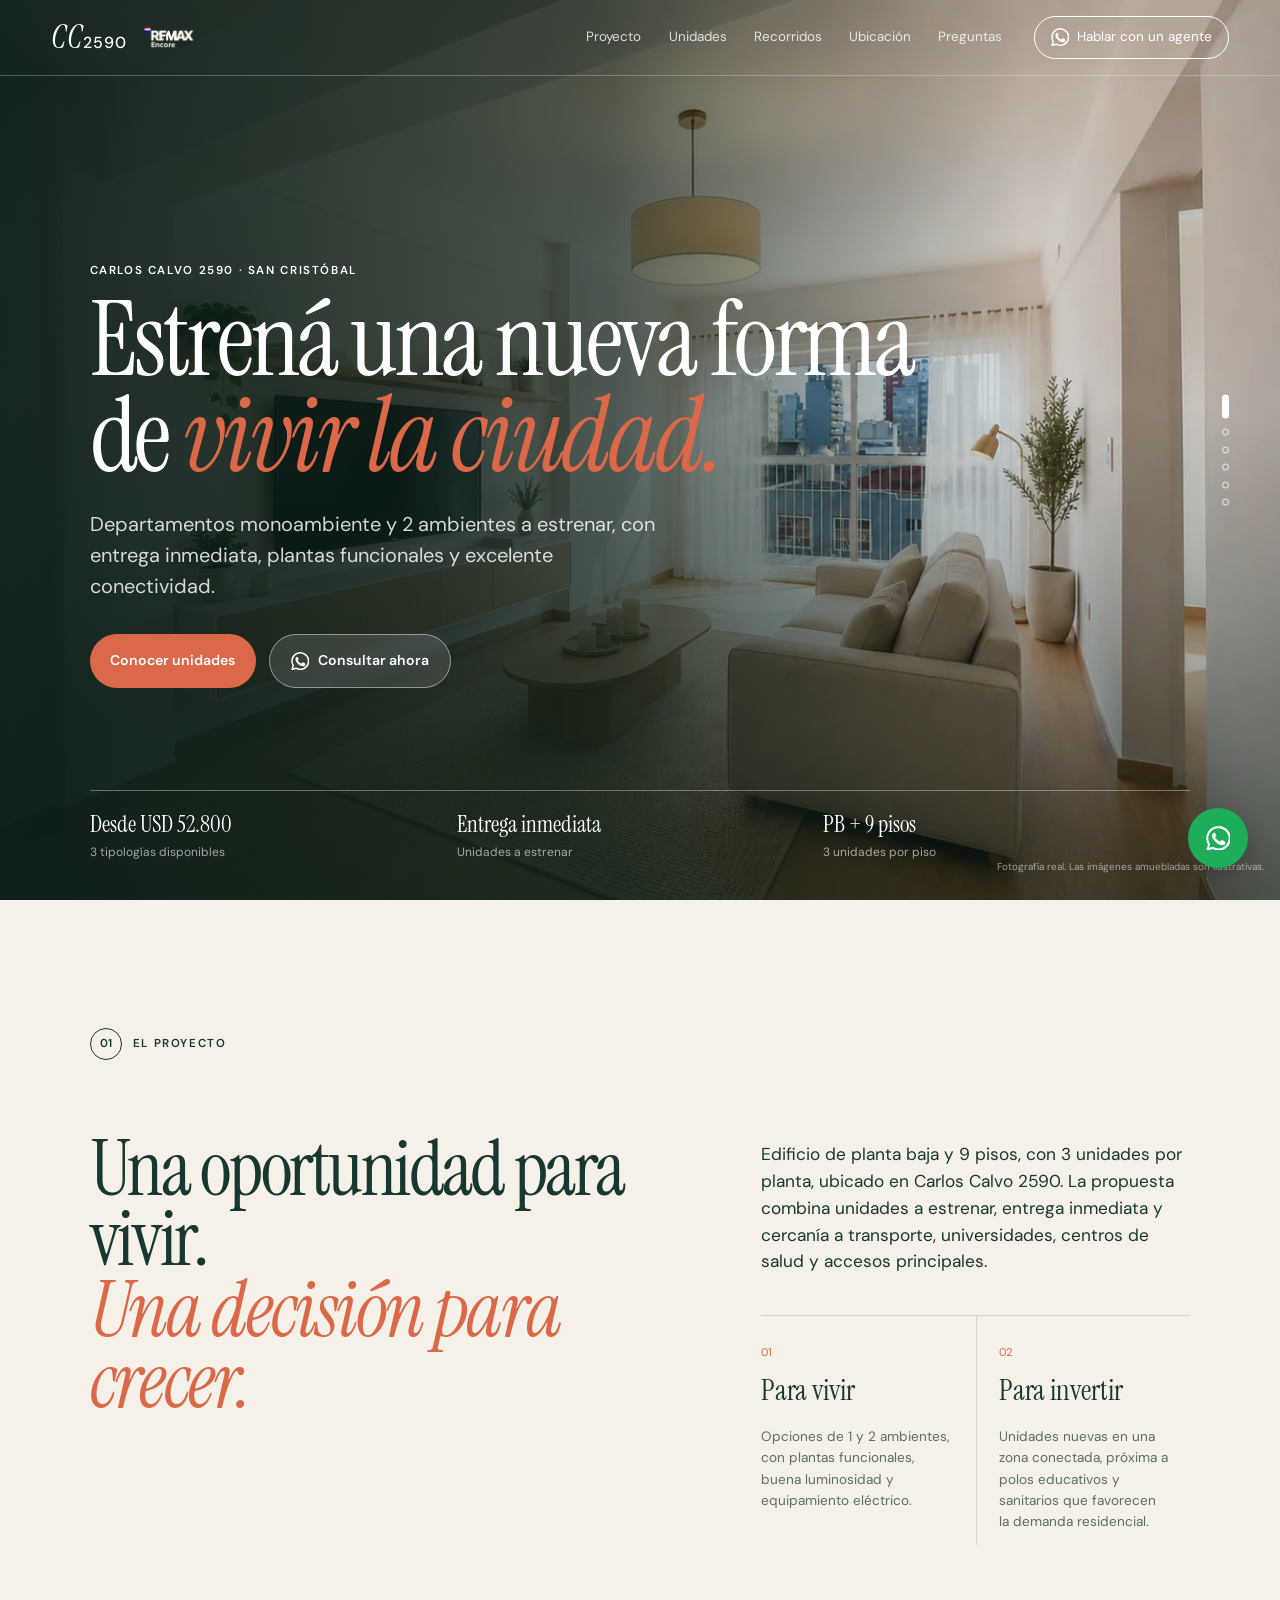
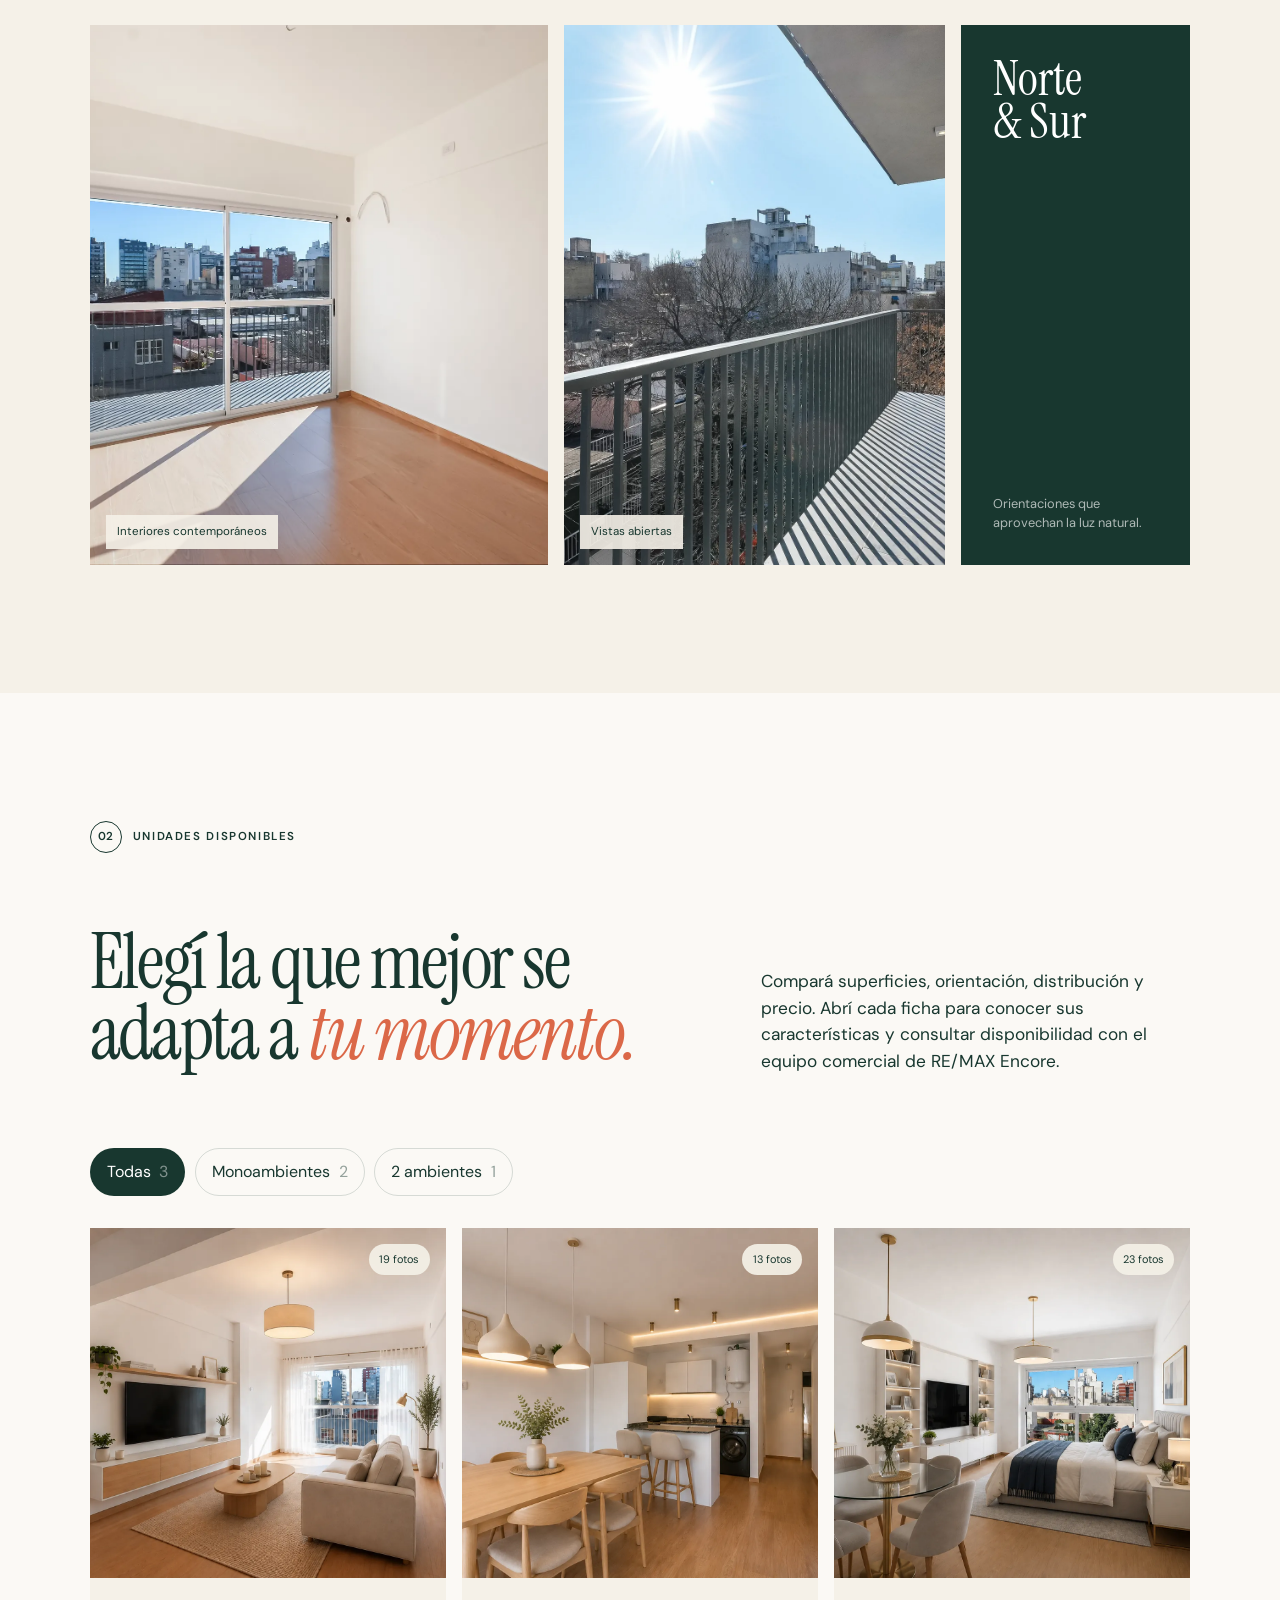
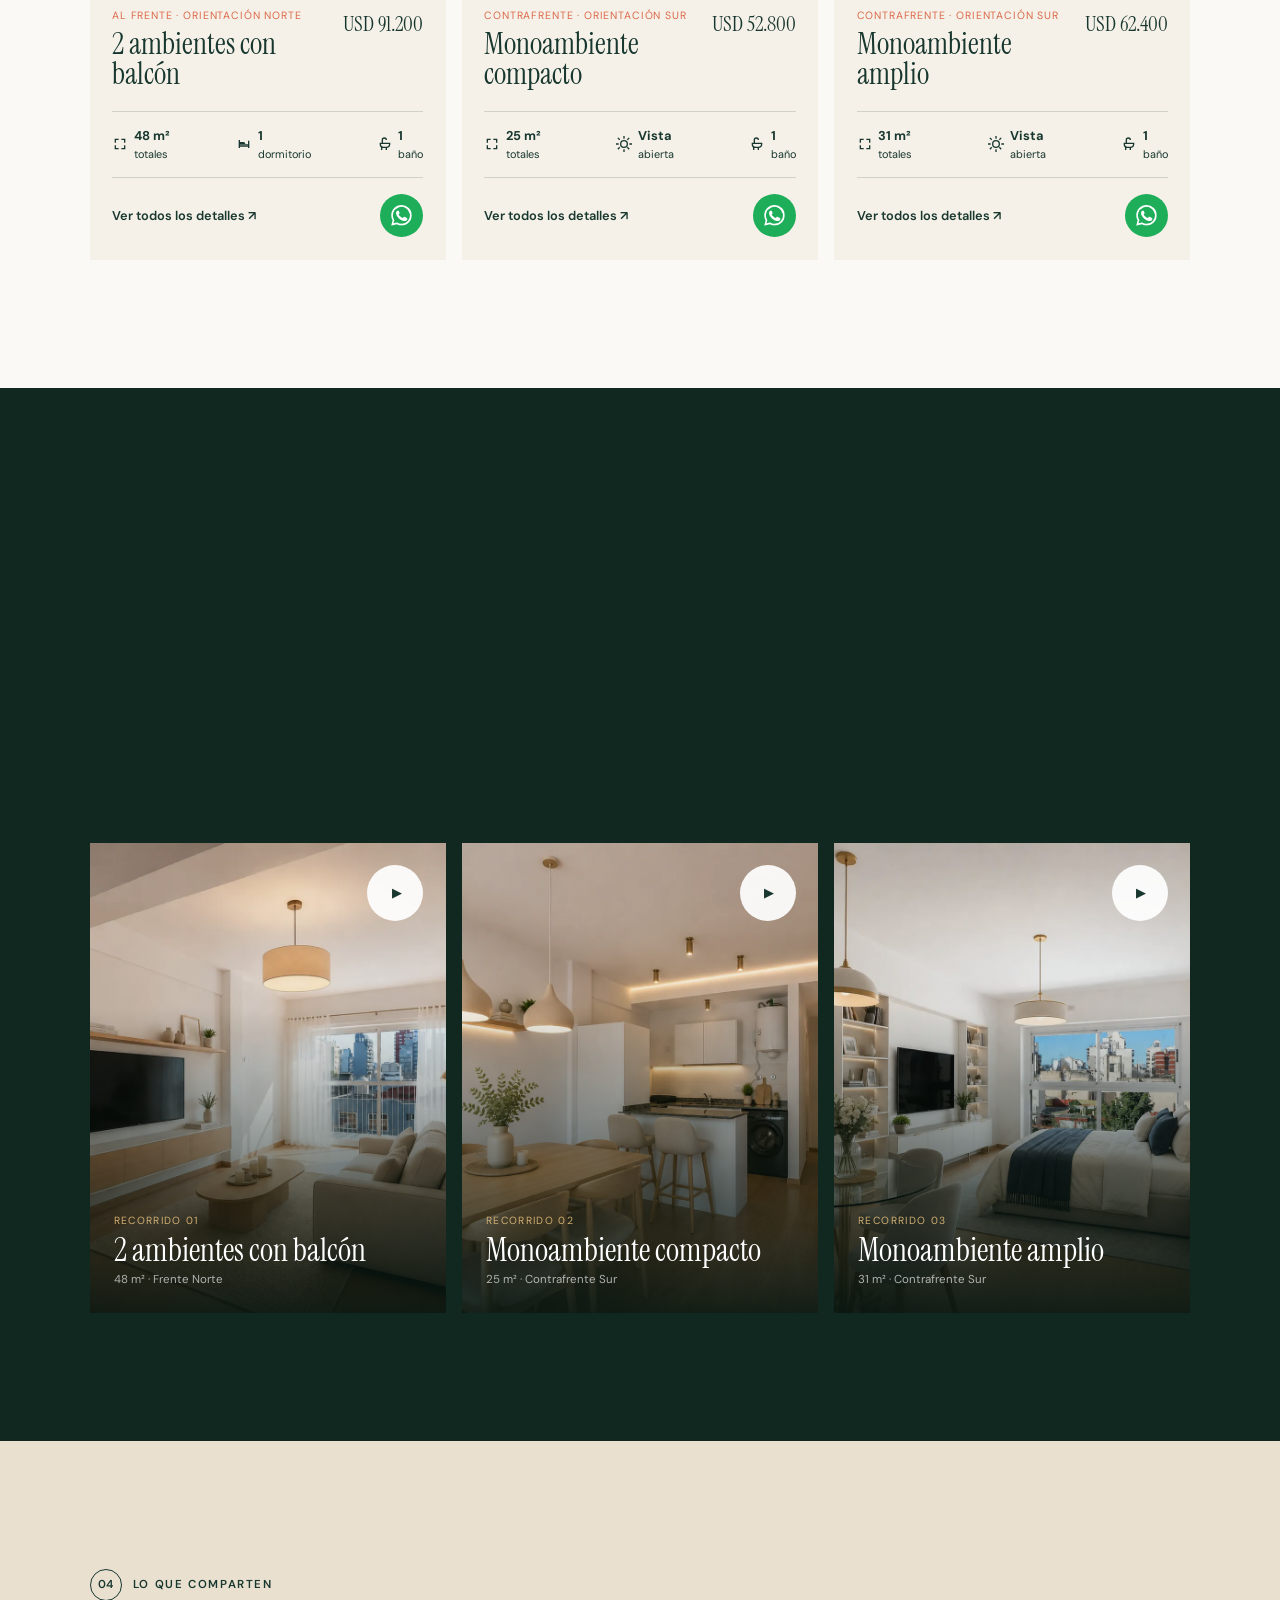
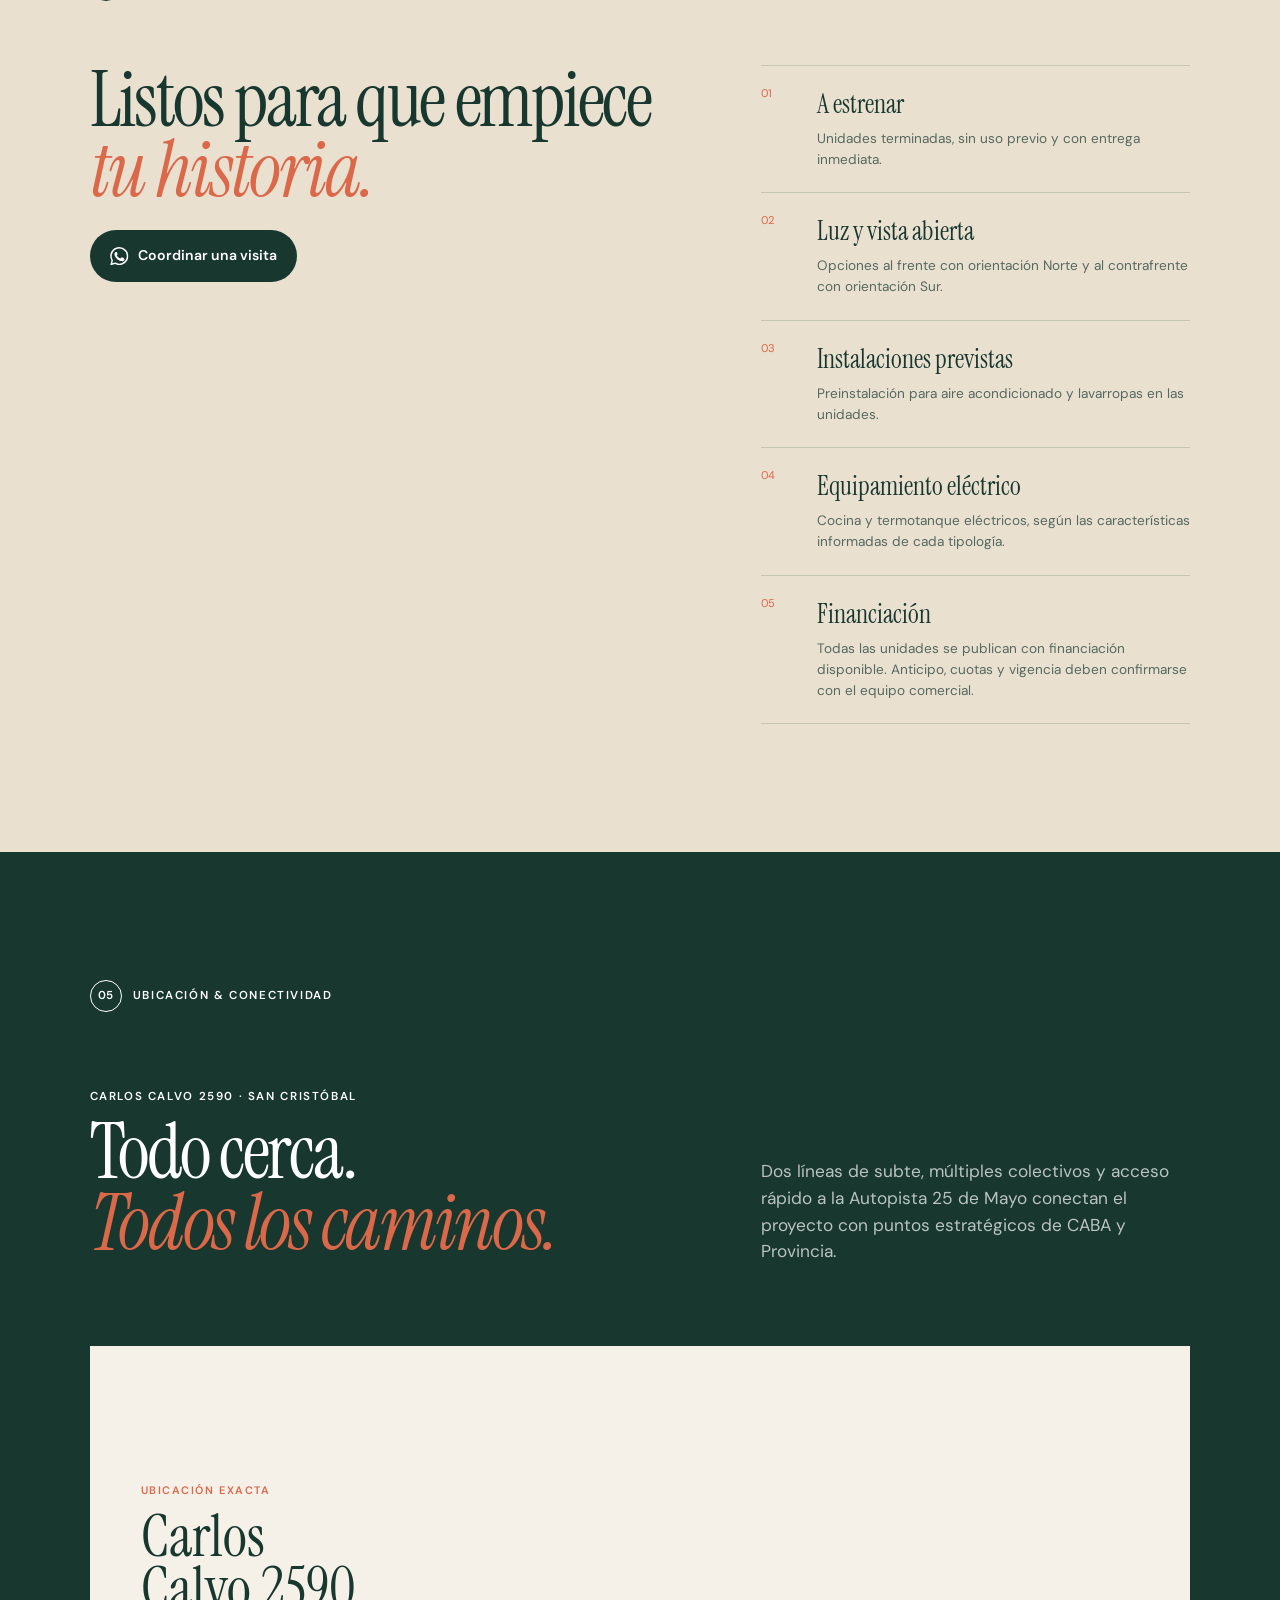
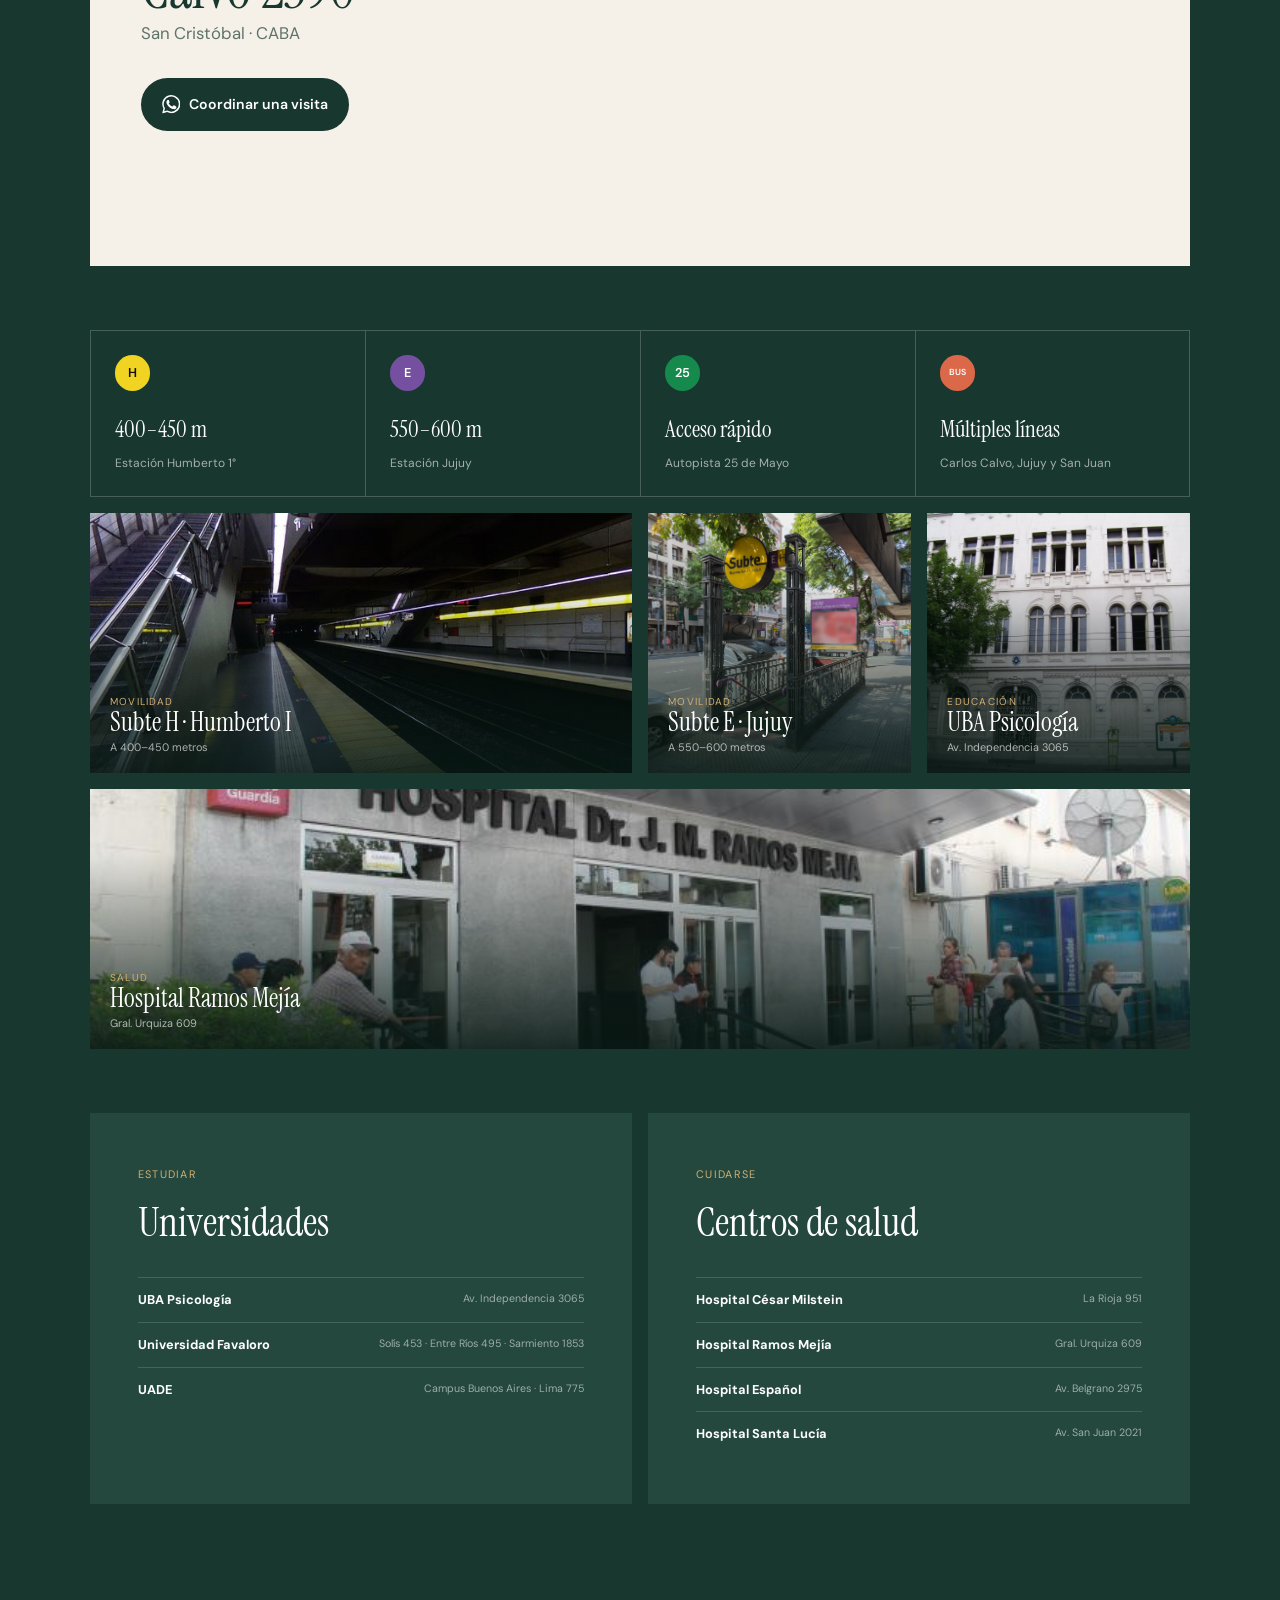
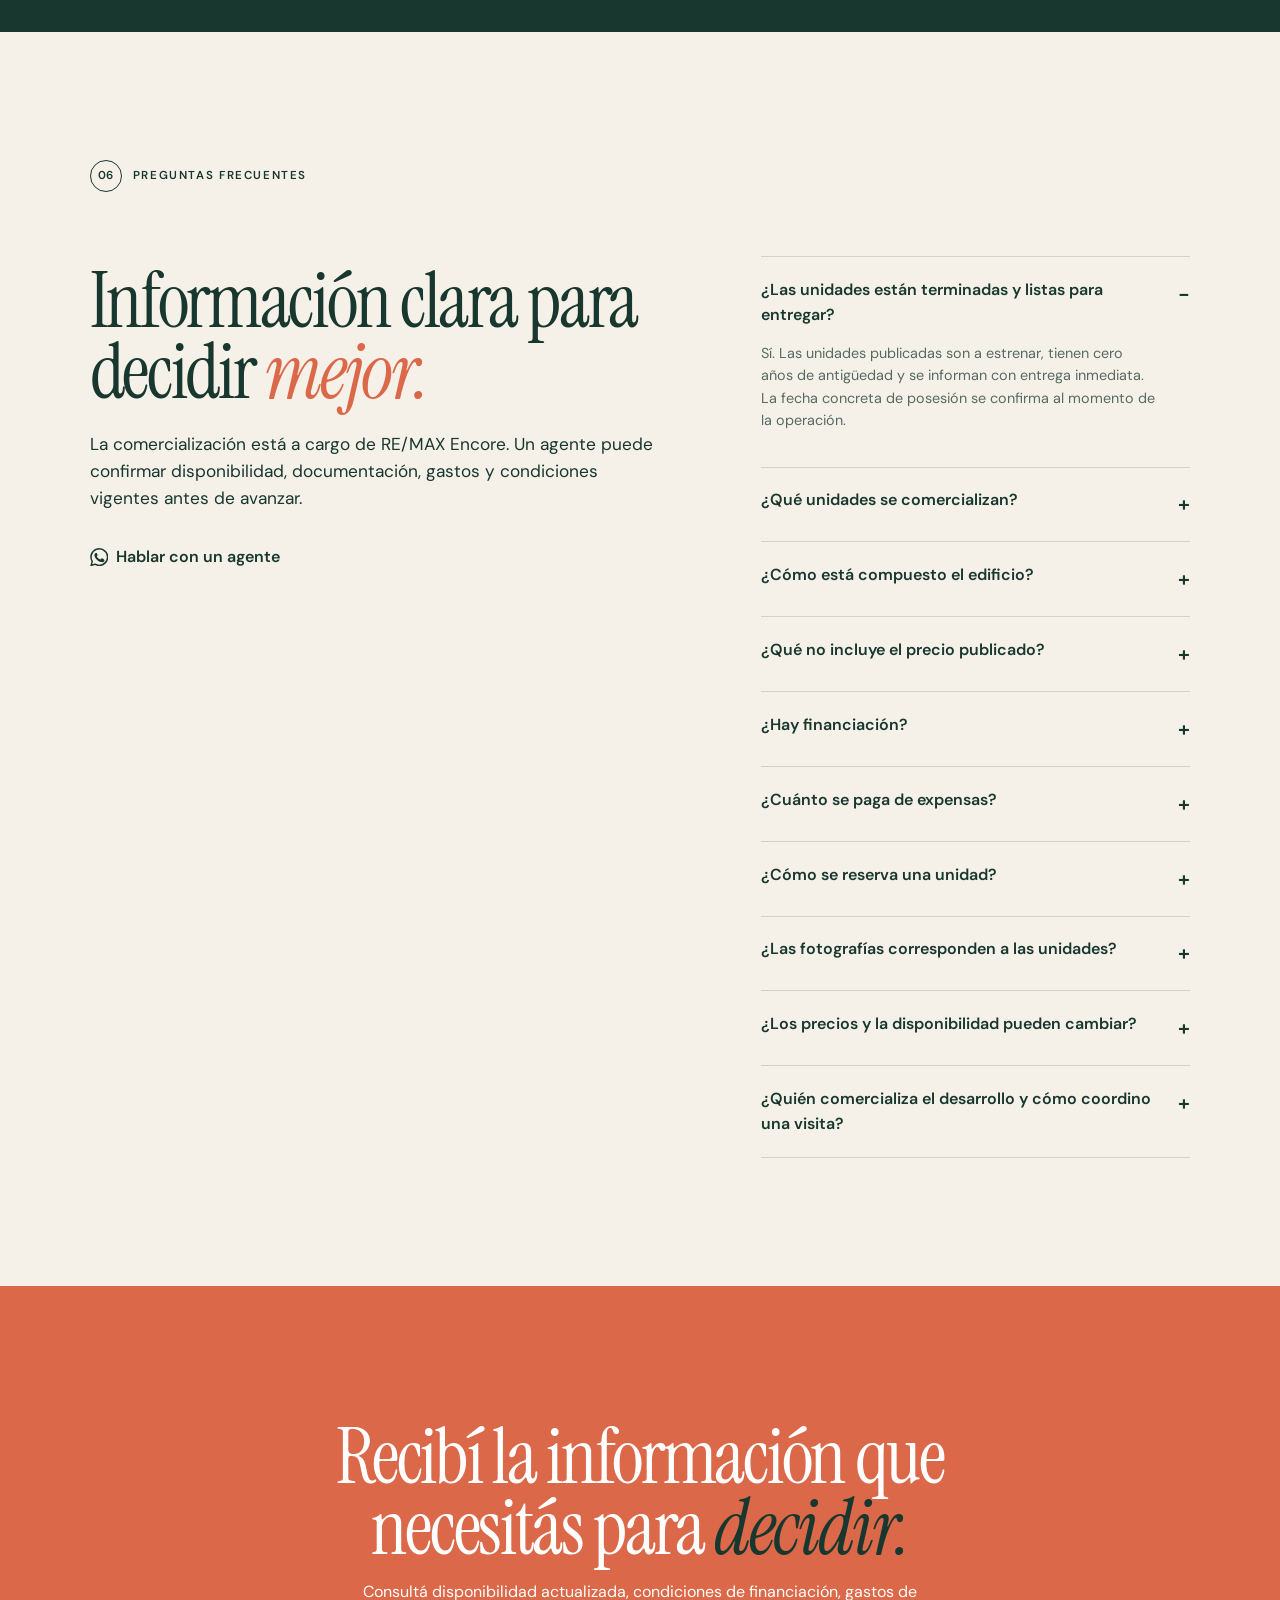
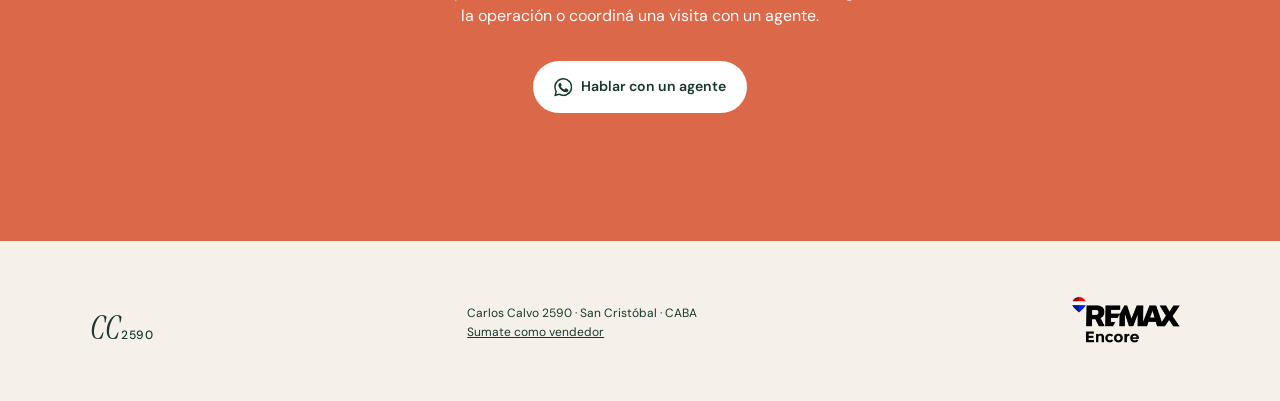
==== commit 35d82c2f: "Increase navigation logo size" ====
--- a/index.html
+++ b/index.html
@@ -63,7 +63,7 @@
   <link rel="preconnect" href="https://fonts.gstatic.com" crossorigin />
   <link href="https://fonts.googleapis.com/css2?family=DM+Sans:wght@400;500;600&family=Instrument+Serif:ital@0;1&display=swap" rel="stylesheet" />
   <link rel="stylesheet" href="styles.css?v=20260821-1" />
-  <link rel="stylesheet" href="enhancements.css?v=20260822-1" />
+  <link rel="stylesheet" href="enhancements.css?v=20260822-2" />
   <script defer src="supabase-config.js?v=20260821-1"></script>
   <script defer src="script.js?v=20260822-2"></script>
 </head>
--- a/enhancements.css
+++ b/enhancements.css
@@ -1,2 +1,2 @@
 .commercial-brand{display:inline-flex;align-items:center;justify-content:center;gap:.8rem;background:var(--ink);color:#fff;border-radius:12px;padding:.65rem 1rem}.commercial-brand img{display:block;width:clamp(130px,14vw,190px);height:auto}.commercial-brand>span{font-size:.68rem;text-transform:uppercase;letter-spacing:.1em}.contact-brand{flex-direction:column;gap:.25rem;margin-bottom:.75rem}.footer-logo{display:block;justify-self:end;width:clamp(105px,10vw,135px);height:auto}.seller-pagination{display:flex;justify-content:flex-end;align-items:center;gap:1rem;margin-top:1.25rem;font-size:.78rem}.seller-pagination button{border:1px solid var(--line);background:#fff;color:var(--ink);border-radius:99px;padding:.55rem .85rem;cursor:pointer}.seller-pagination button:disabled{opacity:.4;cursor:default}@media(max-width:900px){.footer-logo{justify-self:start}}@media(max-width:620px){.seller-pagination{justify-content:space-between;gap:.5rem}.seller-pagination span{text-align:center}.seller-pagination button{padding:.5rem .65rem}}
-.header-brands{display:flex;align-items:center;gap:.8rem;flex:0 0 auto}.header-remax-logo{display:block;width:auto;height:25px;object-fit:contain}@media(max-width:620px){.header-brands{gap:.55rem}.header-remax-logo{height:19px}}
+.header-brands{display:flex;align-items:center;gap:.8rem;flex:0 0 auto}.header-remax-logo{display:block;width:auto;height:29px;object-fit:contain}@media(max-width:620px){.header-brands{gap:.55rem}.header-remax-logo{height:22px}}
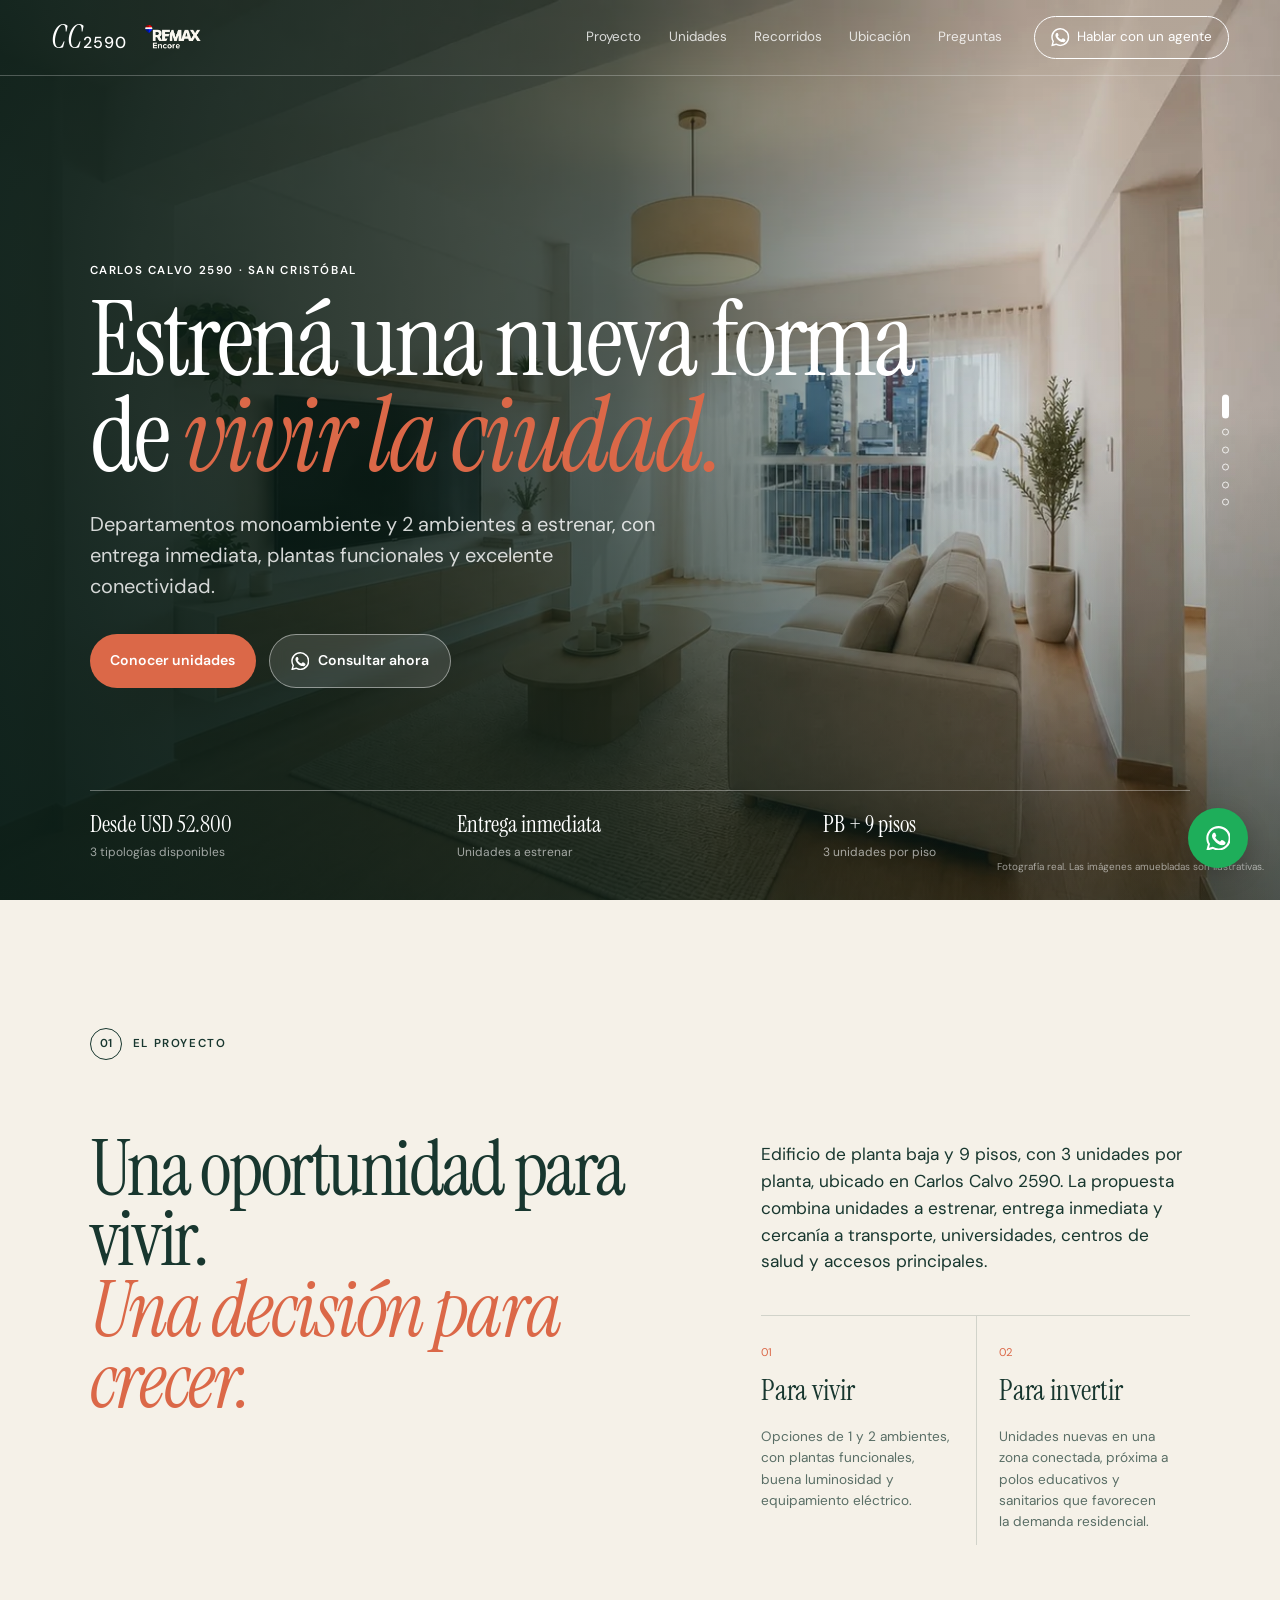
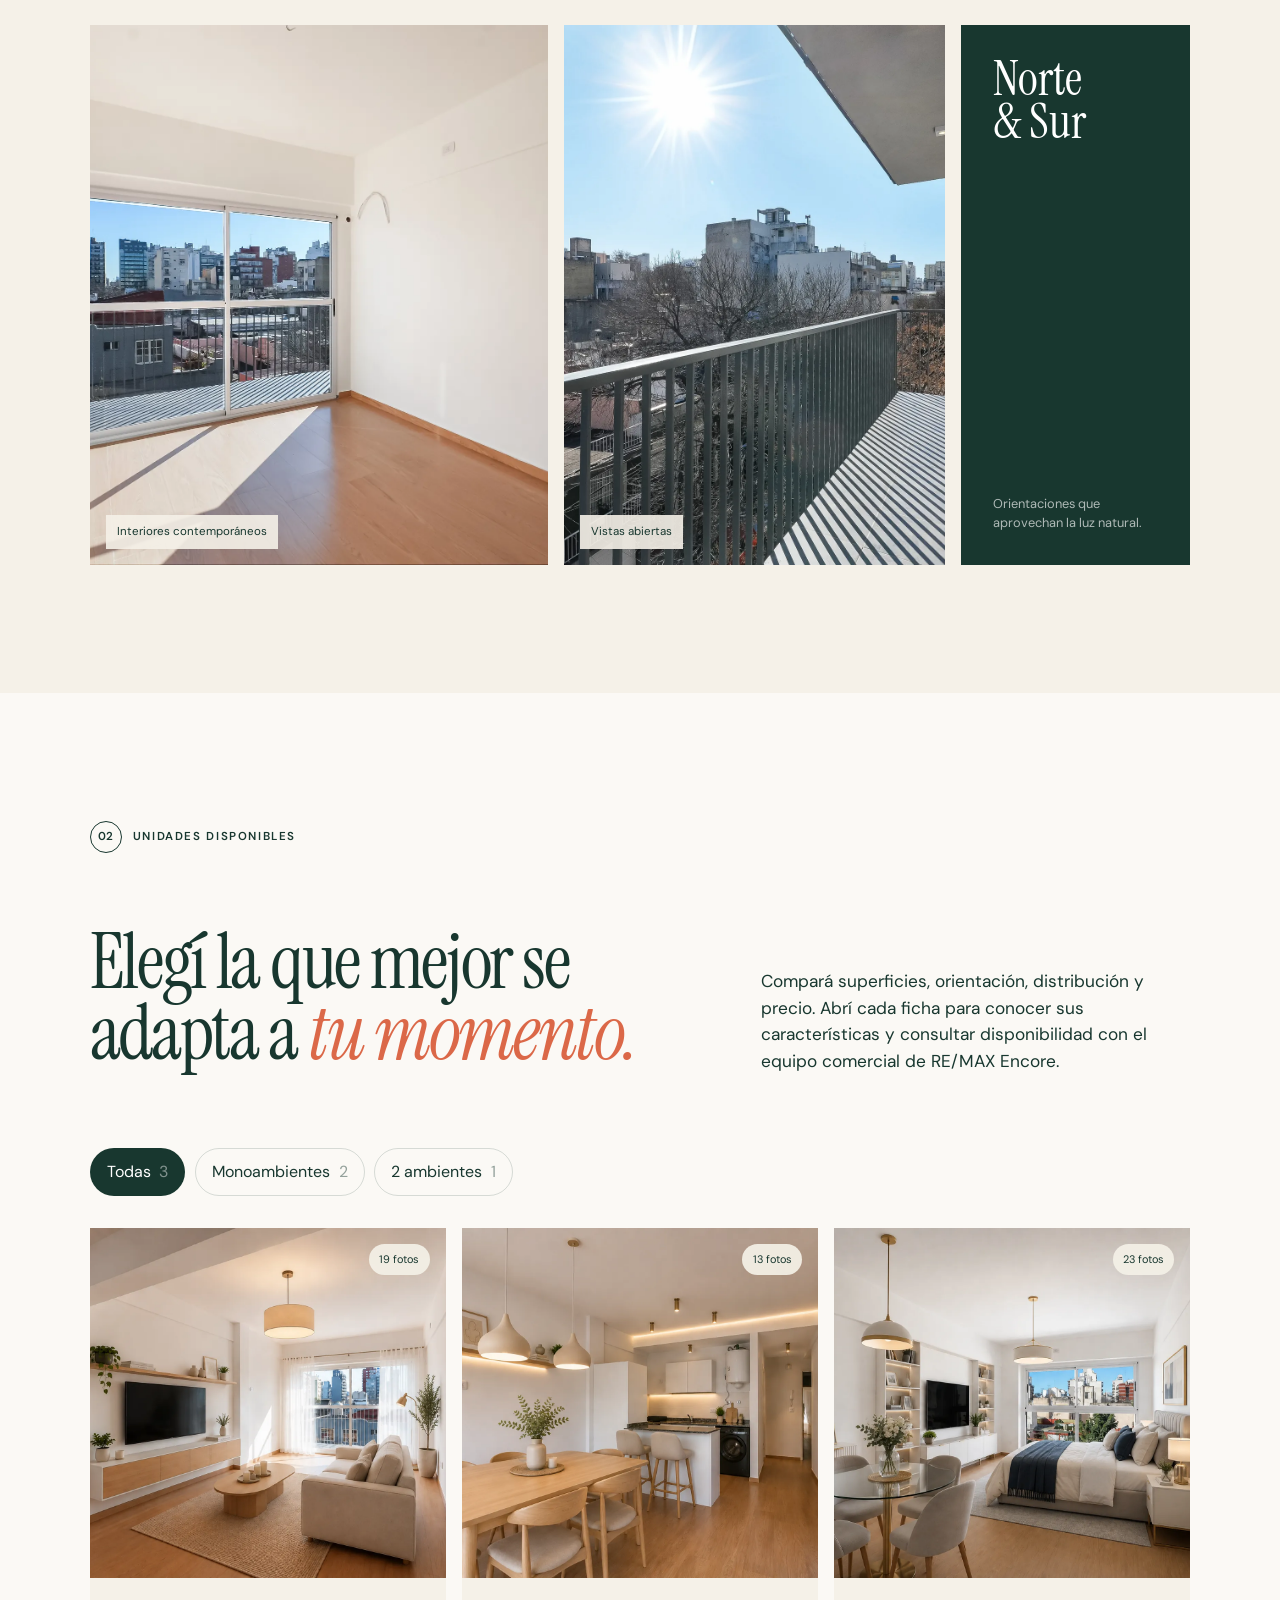
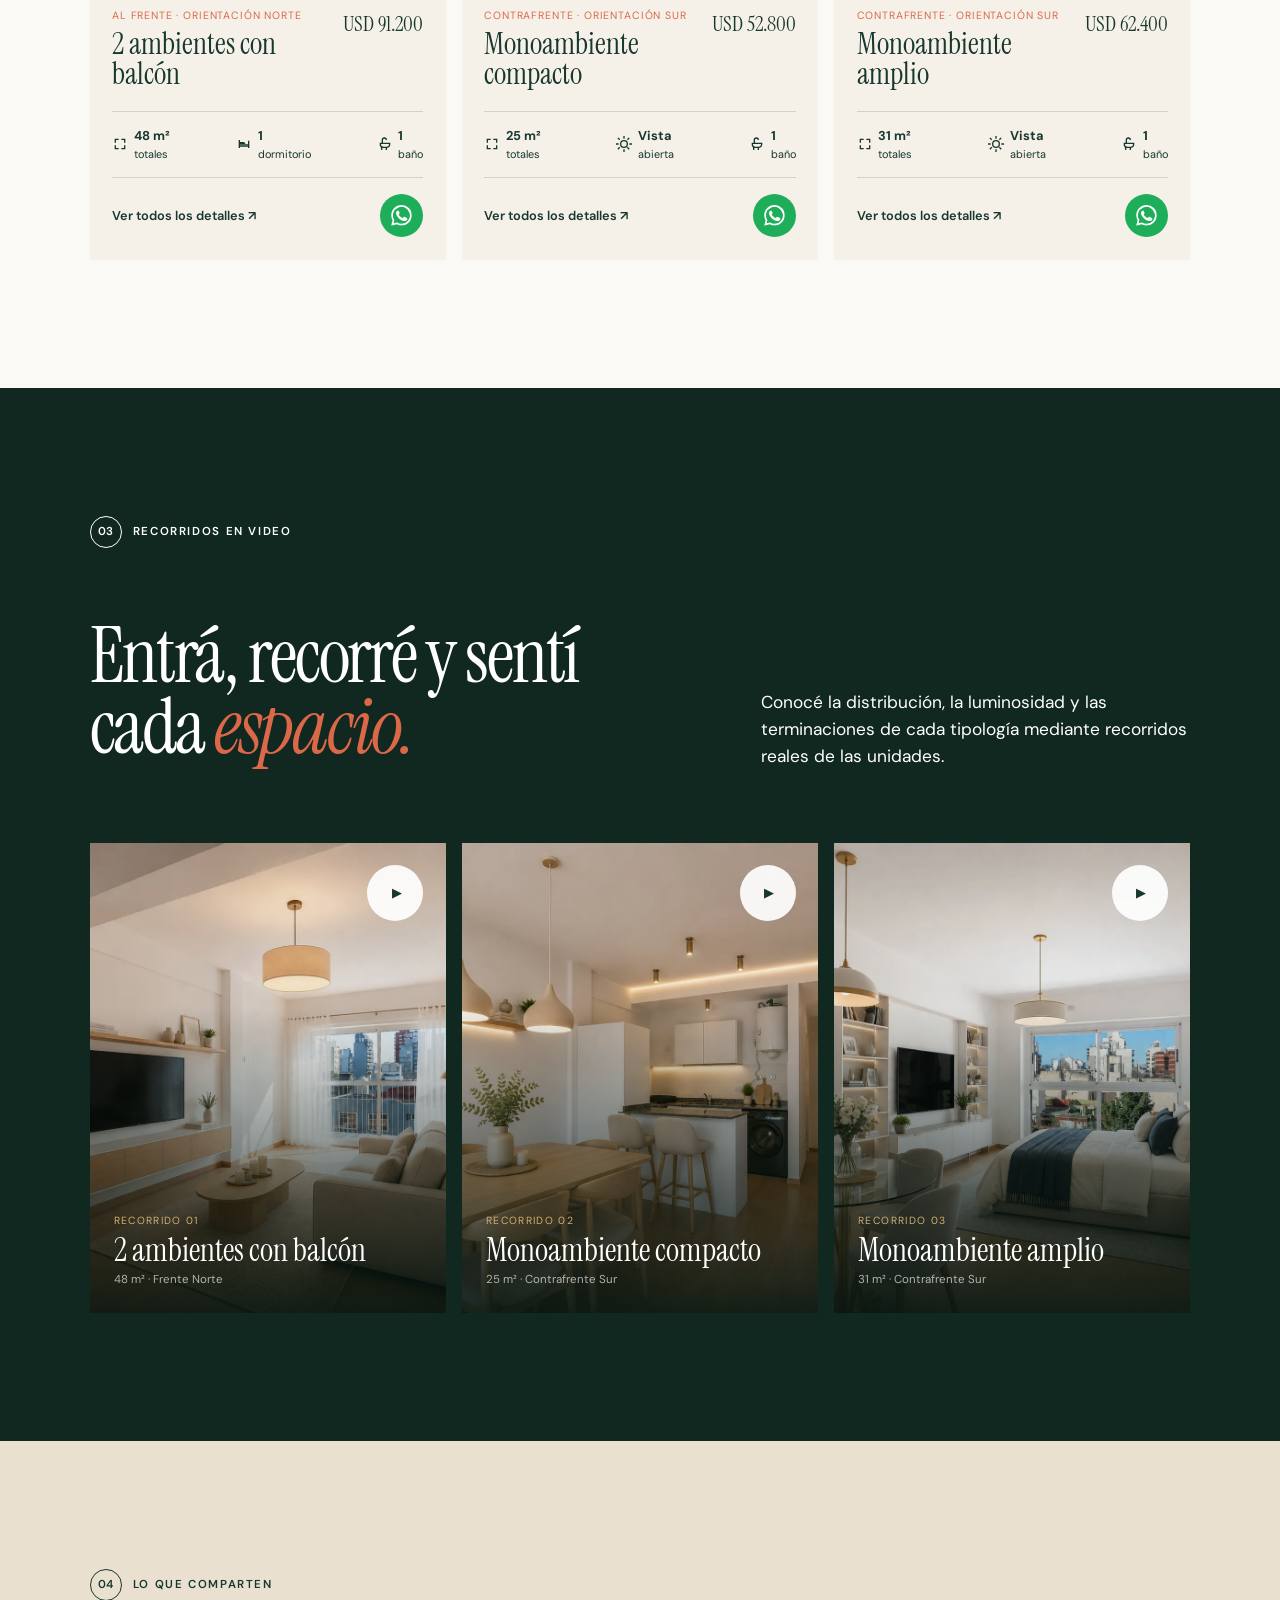
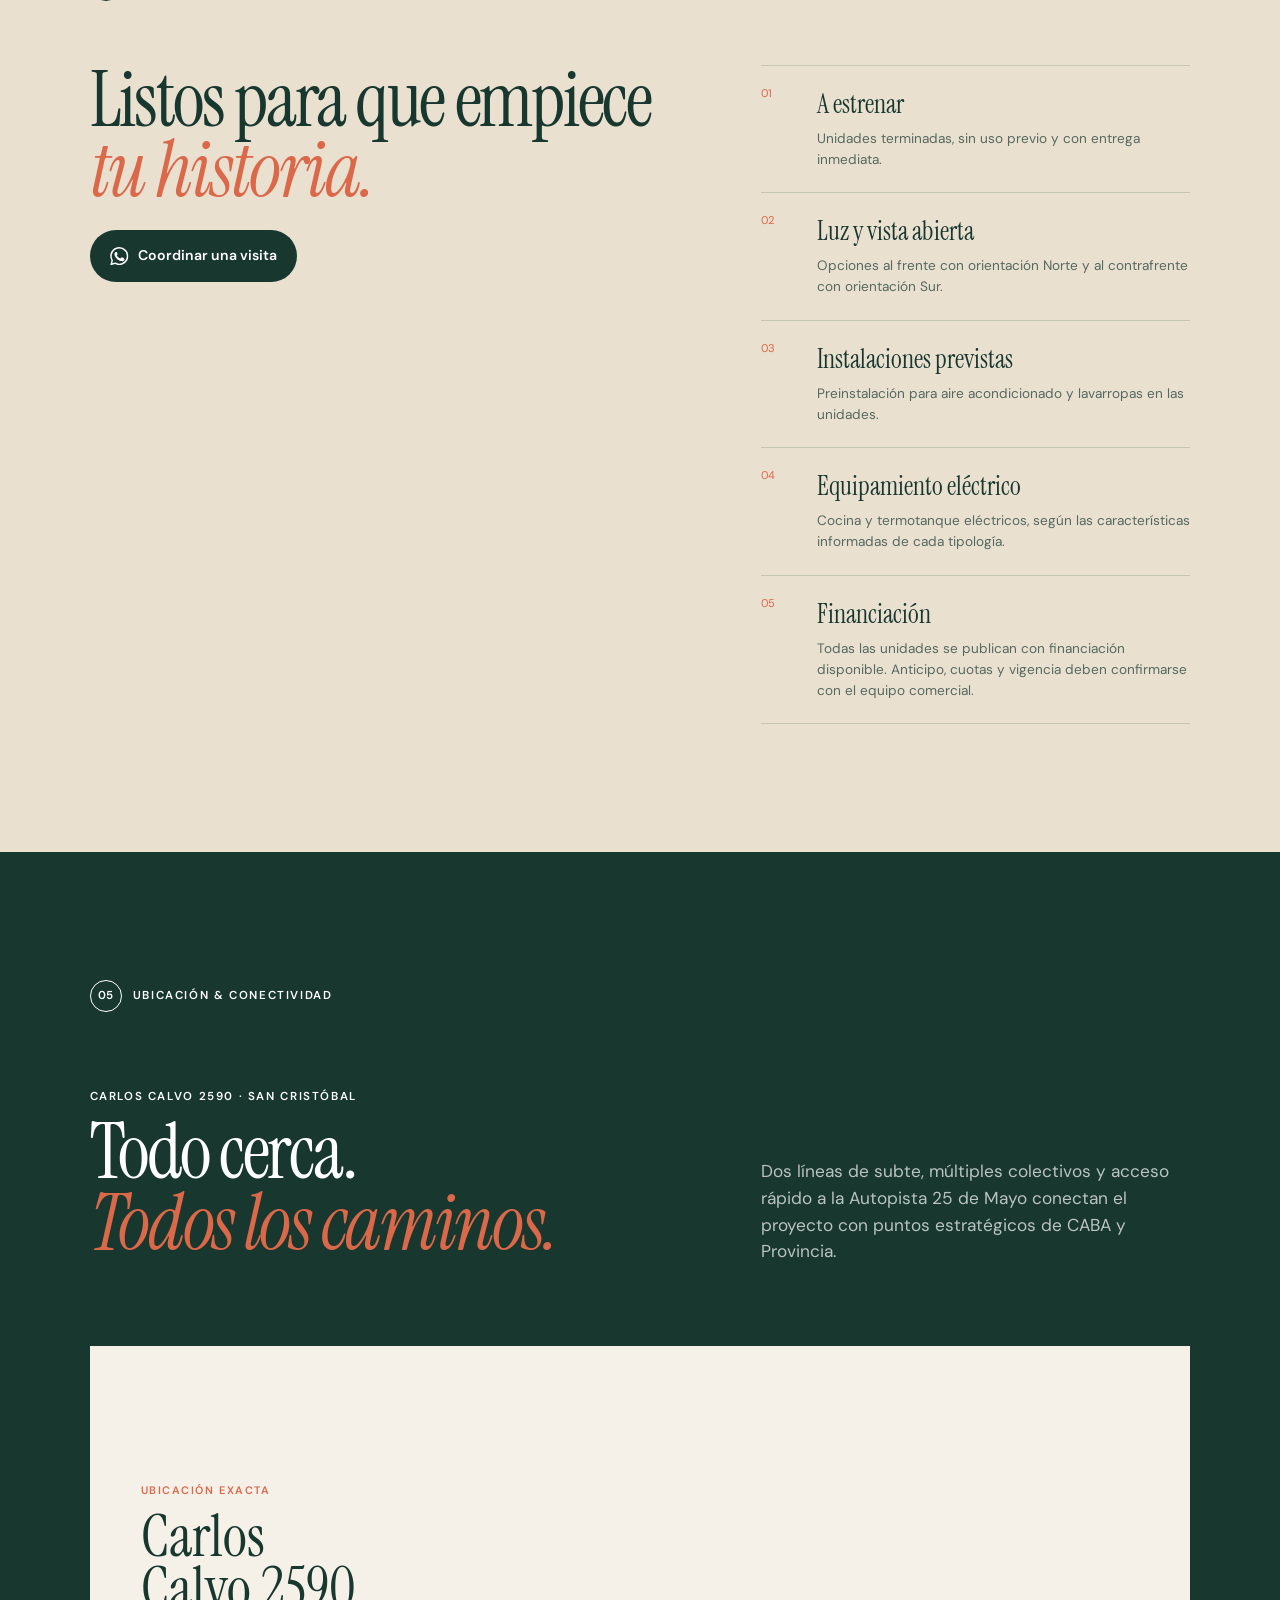
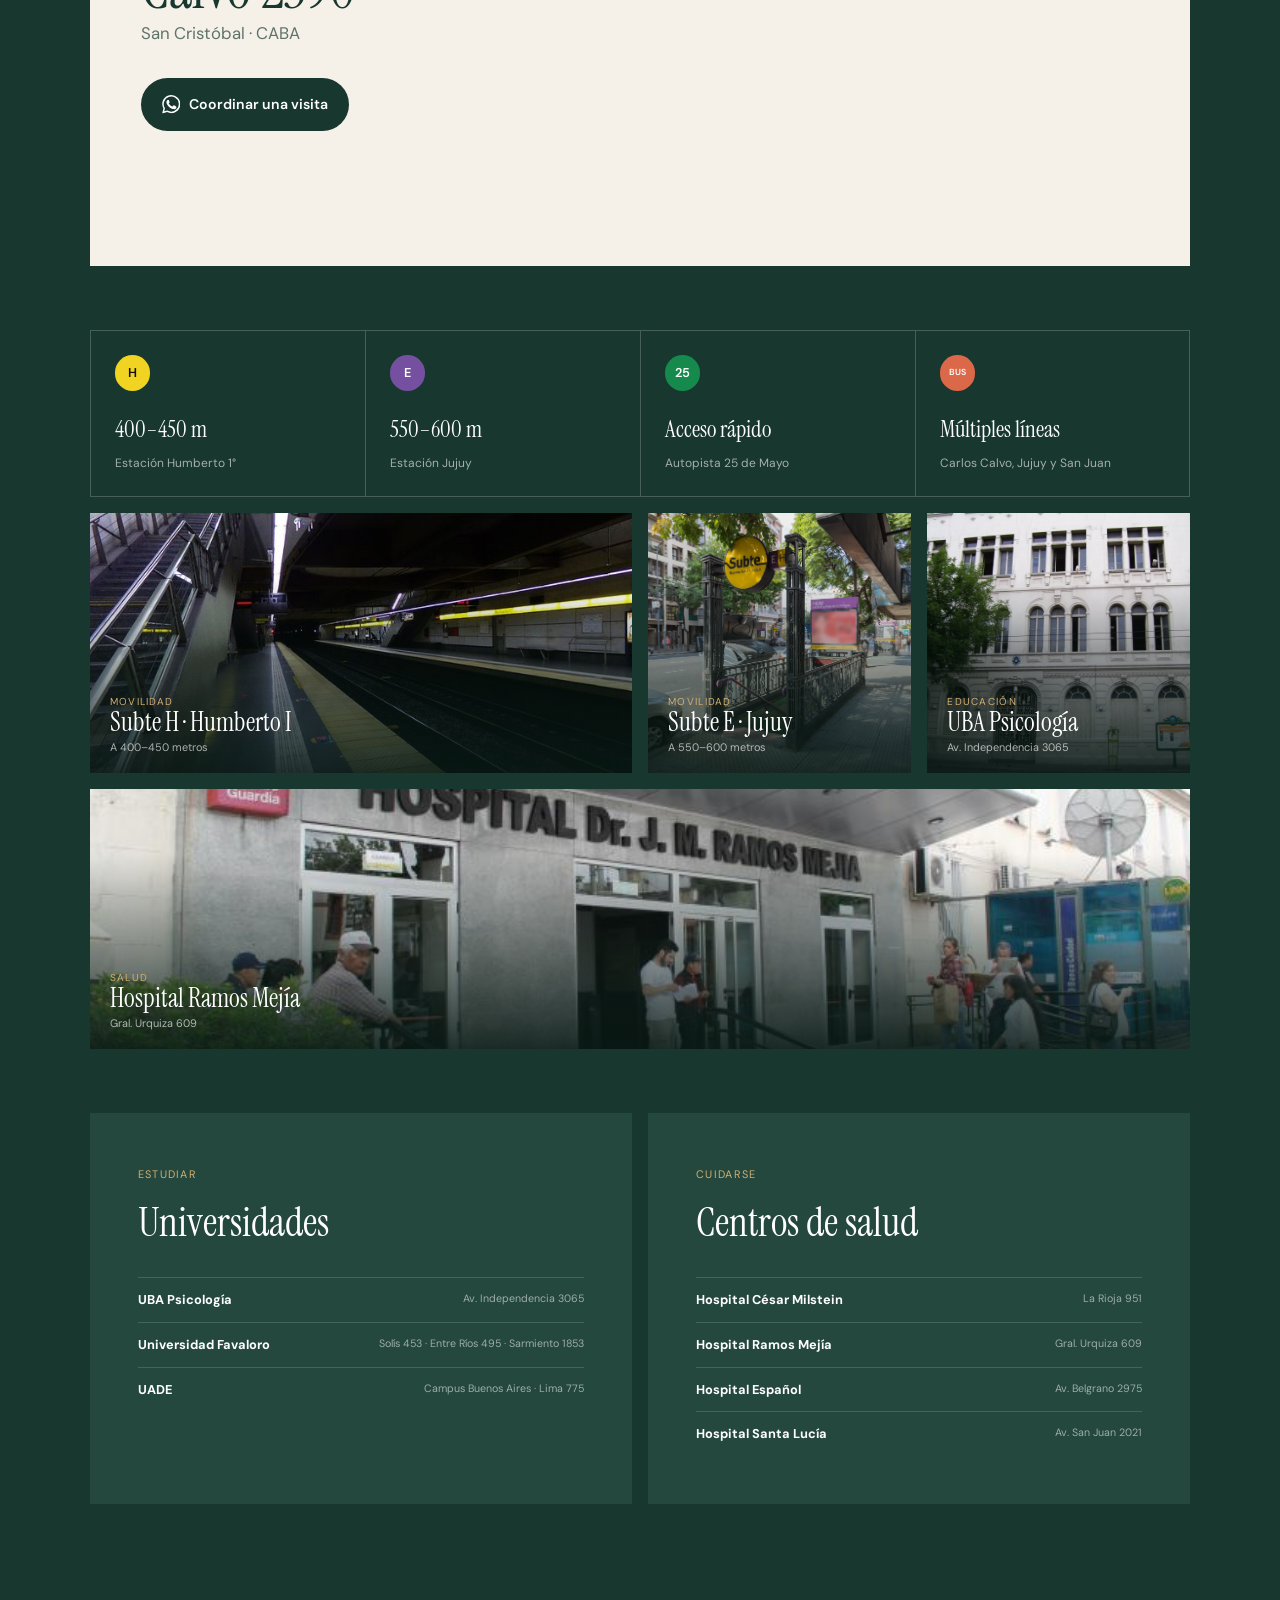
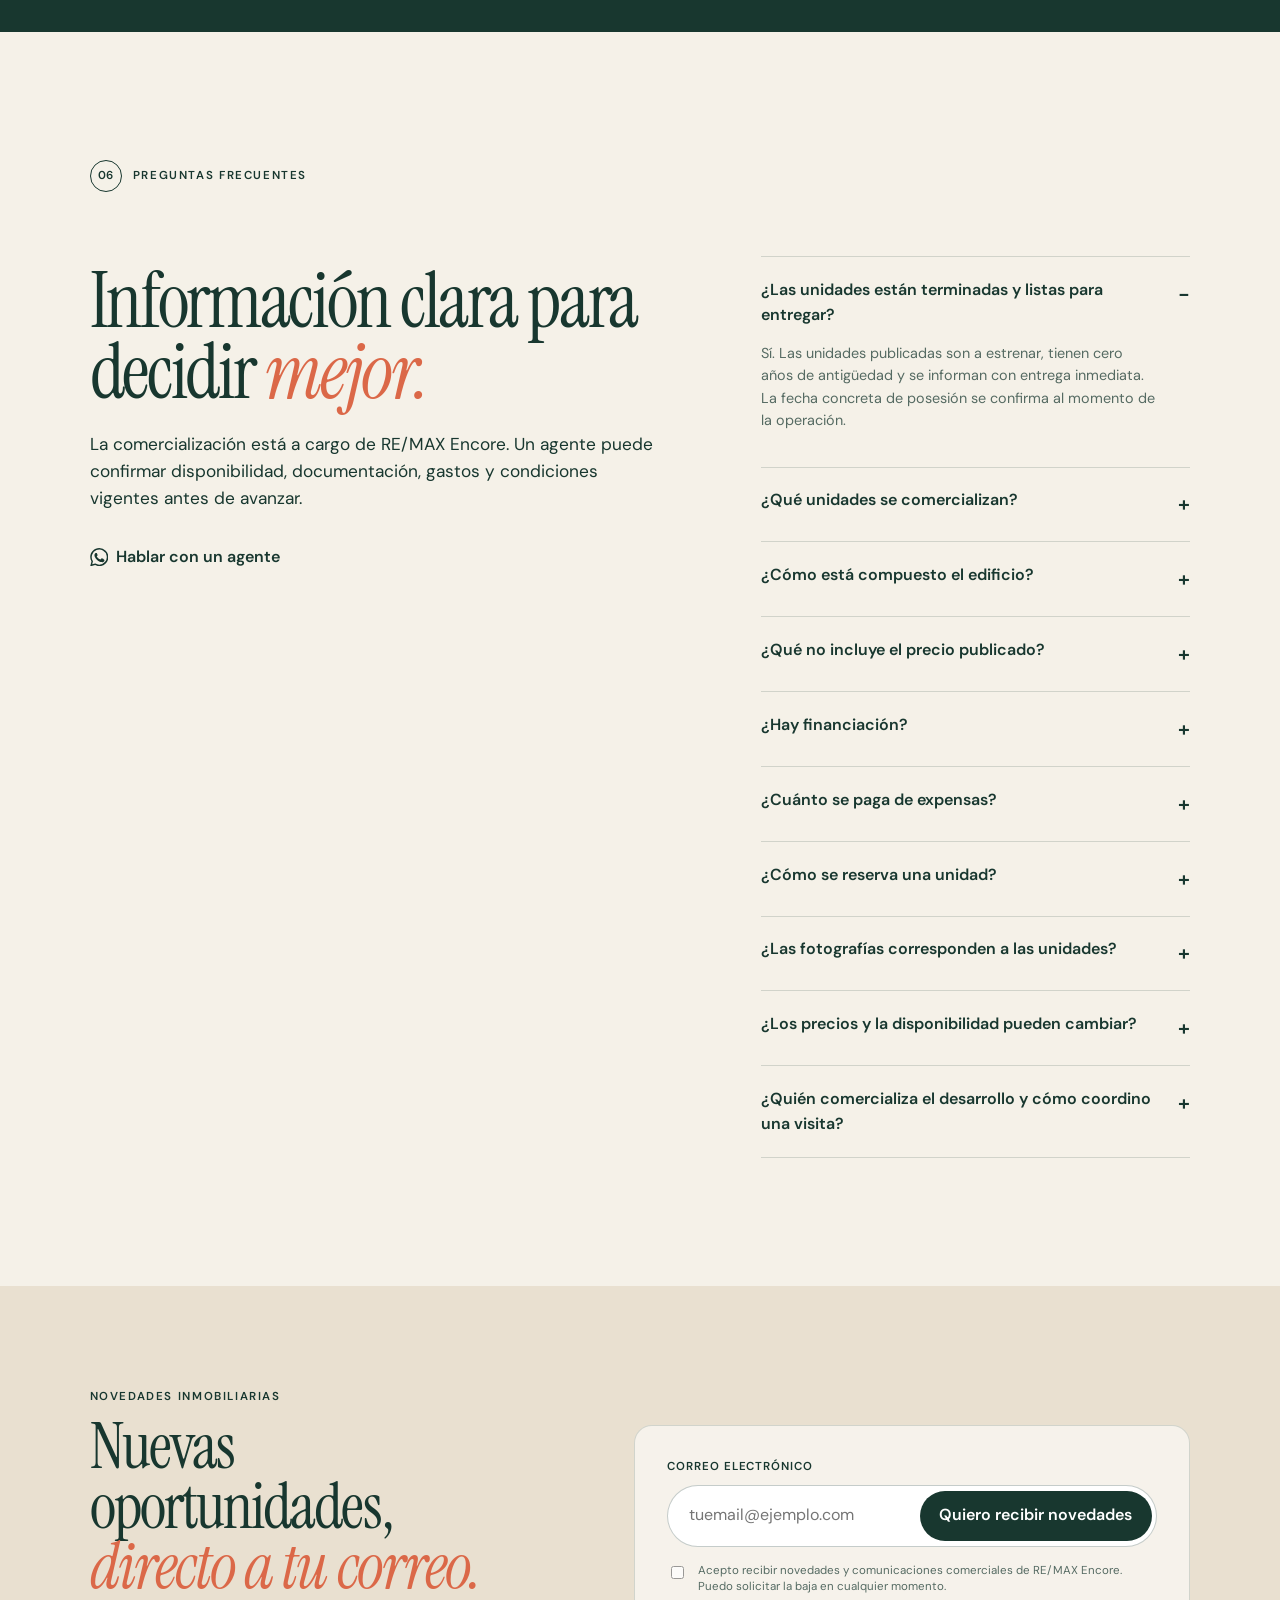
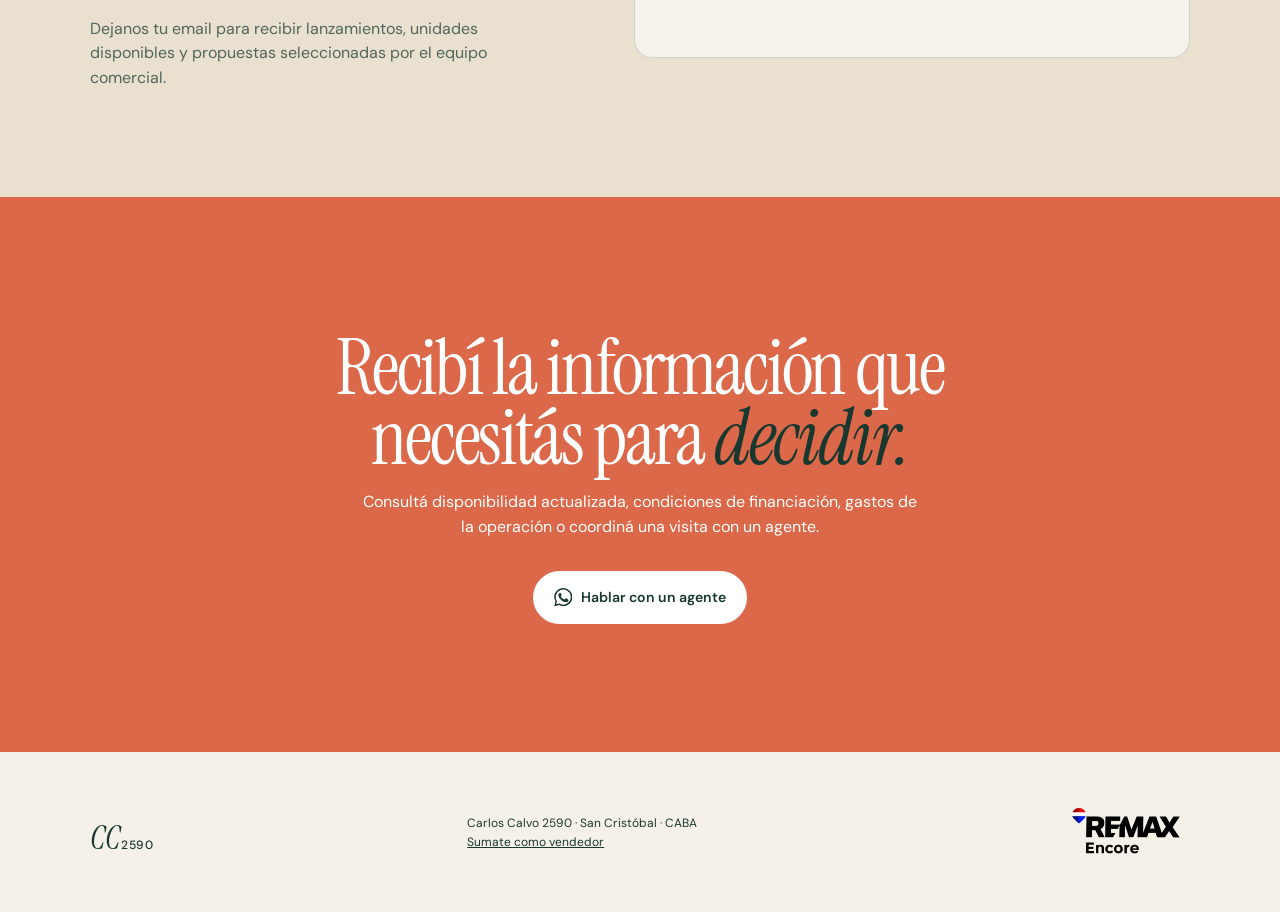
==== commit 49c2a1b5: "Add protected real estate lead capture" ====
--- a/index.html
+++ b/index.html
@@ -63,9 +63,9 @@
   <link rel="preconnect" href="https://fonts.gstatic.com" crossorigin />
   <link href="https://fonts.googleapis.com/css2?family=DM+Sans:wght@400;500;600&family=Instrument+Serif:ital@0;1&display=swap" rel="stylesheet" />
   <link rel="stylesheet" href="styles.css?v=20260821-1" />
-  <link rel="stylesheet" href="enhancements.css?v=20260822-2" />
+  <link rel="stylesheet" href="enhancements.css?v=20260822-3" />
   <script defer src="supabase-config.js?v=20260821-1"></script>
-  <script defer src="script.js?v=20260822-2"></script>
+  <script defer src="script.js?v=20260822-3"></script>
 </head>
 <body>
   <a class="skip-link" href="#contenido">Saltar al contenido</a>
@@ -183,6 +183,18 @@
       <div class="faq-grid"><div class="reveal"><h2>Información clara para decidir <em>mejor.</em></h2><p>La comercialización está a cargo de RE/MAX Encore. Un agente puede confirmar disponibilidad, documentación, gastos y condiciones vigentes antes de avanzar.</p><a class="text-whatsapp whatsapp" data-message="Hola, tengo algunas preguntas sobre el desarrollo de Carlos Calvo 2590."><svg><use href="#icon-whatsapp"/></svg> Hablar con un agente</a></div><div class="accordion reveal"><details open><summary>¿Las unidades están terminadas y listas para entregar?</summary><p>Sí. Las unidades publicadas son a estrenar, tienen cero años de antigüedad y se informan con entrega inmediata. La fecha concreta de posesión se confirma al momento de la operación.</p></details><details><summary>¿Qué unidades se comercializan?</summary><p>La propuesta incluye monoambientes de 25 m² y 31 m² totales, ambos al contrafrente con orientación Sur, y departamentos de 2 ambientes de 48 m² totales al frente, con orientación Norte, dormitorio independiente y balcón.</p></details><details><summary>¿Cómo está compuesto el edificio?</summary><p>El desarrollo cuenta con planta baja y 9 pisos, con 3 unidades por planta. Las unidades ofrecidas tienen cocina, termotanque eléctrico y preinstalaciones para aire acondicionado y lavarropas.</p></details><details><summary>¿Qué no incluye el precio publicado?</summary><p>El valor publicado corresponde exclusivamente a la unidad indicada en cada ficha. <strong>No incluye gastos de escrituración, honorarios, impuestos, comisión inmobiliaria ni otros gastos asociados a la operación.</strong> Para conocer el detalle completo y actualizado de estos conceptos, deberá solicitarse la información correspondiente al agente comercial.</p></details><details><summary>¿Hay financiación?</summary><p>Todas las unidades se publican con financiación disponible. El anticipo, cantidad de cuotas, moneda, ajustes, requisitos y vigencia de la propuesta están sujetos a confirmación comercial.</p></details><details><summary>¿Cuánto se paga de expensas?</summary><p>El importe de expensas no fue informado en la documentación disponible del proyecto. El equipo de RE/MAX Encore puede confirmar el valor vigente y los conceptos incluidos antes de reservar.</p></details><details><summary>¿Cómo se reserva una unidad?</summary><p>Primero se confirma la disponibilidad y se coordina una visita. Luego, el agente informa el procedimiento de reserva, documentación necesaria, plazos, forma de pago y condiciones de la operación.</p></details><details><summary>¿Las fotografías corresponden a las unidades?</summary><p>Las fotografías de los espacios sin mobiliario y los recorridos muestran unidades reales. Las imágenes amuebladas son ambientaciones ilustrativas creadas para representar una posible decoración; el mobiliario y los objetos no están incluidos.</p></details><details><summary>¿Los precios y la disponibilidad pueden cambiar?</summary><p>Sí. Los precios, la disponibilidad y las condiciones comerciales pueden modificarse sin previo aviso. Antes de tomar una decisión, solicitá al agente la ficha y las condiciones vigentes de la unidad elegida.</p></details><details><summary>¿Quién comercializa el desarrollo y cómo coordino una visita?</summary><p>La comercialización está a cargo de RE/MAX Encore. Podés usar cualquier botón de WhatsApp del sitio para hablar con un agente, consultar una unidad específica y coordinar una visita.</p></details></div></div>
     </section>
 
+    <section class="lead-capture section" id="novedades">
+      <div class="lead-capture-inner reveal">
+        <div class="lead-capture-copy"><p class="eyebrow">Novedades inmobiliarias</p><h2>Nuevas oportunidades,<br><em>directo a tu correo.</em></h2><p>Dejanos tu email para recibir lanzamientos, unidades disponibles y propuestas seleccionadas por el equipo comercial.</p></div>
+        <form class="lead-form" id="lead-form">
+          <div class="lead-form-row"><label for="lead-email">Correo electrónico</label><div><input id="lead-email" name="email" type="email" inputmode="email" autocomplete="email" placeholder="tuemail@ejemplo.com" maxlength="254" required><button type="submit">Quiero recibir novedades</button></div></div>
+          <div class="lead-honeypot" aria-hidden="true"><label for="lead-website">Sitio web</label><input id="lead-website" name="website" type="text" tabindex="-1" autocomplete="off"></div>
+          <label class="lead-consent"><input name="consent" type="checkbox" required><span>Acepto recibir novedades y comunicaciones comerciales de RE/MAX Encore. Puedo solicitar la baja en cualquier momento.</span></label>
+          <p class="lead-status" id="lead-status" role="status" aria-live="polite"></p>
+        </form>
+      </div>
+    </section>
+
     <section class="contact section" id="contacto"><div class="contact-inner reveal"><h2>Recibí la información que necesitás para <em>decidir.</em></h2><p>Consultá disponibilidad actualizada, condiciones de financiación, gastos de la operación o coordiná una visita con un agente.</p><a class="button button-light whatsapp" data-message="Hola, vi la web de Carlos Calvo 2590 y quiero recibir información comercial actualizada."><svg><use href="#icon-whatsapp"/></svg> Hablar con un agente</a></div></section>
   </main>
 
--- a/enhancements.css
+++ b/enhancements.css
@@ -1,2 +1,2 @@
 .commercial-brand{display:inline-flex;align-items:center;justify-content:center;gap:.8rem;background:var(--ink);color:#fff;border-radius:12px;padding:.65rem 1rem}.commercial-brand img{display:block;width:clamp(130px,14vw,190px);height:auto}.commercial-brand>span{font-size:.68rem;text-transform:uppercase;letter-spacing:.1em}.contact-brand{flex-direction:column;gap:.25rem;margin-bottom:.75rem}.footer-logo{display:block;justify-self:end;width:clamp(105px,10vw,135px);height:auto}.seller-pagination{display:flex;justify-content:flex-end;align-items:center;gap:1rem;margin-top:1.25rem;font-size:.78rem}.seller-pagination button{border:1px solid var(--line);background:#fff;color:var(--ink);border-radius:99px;padding:.55rem .85rem;cursor:pointer}.seller-pagination button:disabled{opacity:.4;cursor:default}@media(max-width:900px){.footer-logo{justify-self:start}}@media(max-width:620px){.seller-pagination{justify-content:space-between;gap:.5rem}.seller-pagination span{text-align:center}.seller-pagination button{padding:.5rem .65rem}}
-.header-brands{display:flex;align-items:center;gap:.8rem;flex:0 0 auto}.header-remax-logo{display:block;width:auto;height:29px;object-fit:contain}@media(max-width:620px){.header-brands{gap:.55rem}.header-remax-logo{height:22px}}
+.header-brands{display:flex;align-items:center;gap:.8rem;flex:0 0 auto}.header-remax-logo{display:block;width:auto;height:33px;object-fit:contain}.lead-capture{background:var(--cream);padding-block:clamp(3.5rem,7vw,6rem)}.lead-capture-inner{display:grid;grid-template-columns:minmax(0,.9fr) minmax(360px,1.1fr);align-items:center;gap:clamp(2.5rem,7vw,7rem);max-width:1180px;margin:auto}.lead-capture-copy{min-width:0}.lead-capture-copy h2{font-family:var(--serif);font-size:clamp(2.8rem,5vw,5rem);font-weight:400;line-height:.94;letter-spacing:-.03em;margin:.6rem 0 1.2rem}.lead-capture-copy>p:last-child{max-width:540px;opacity:.72}.lead-form{background:rgba(255,255,255,.58);border:1px solid var(--line);padding:clamp(1.3rem,3vw,2rem);border-radius:18px}.lead-form-row>label{display:block;font-size:.72rem;font-weight:600;text-transform:uppercase;letter-spacing:.08em;margin-bottom:.55rem}.lead-form-row>div{display:flex;align-items:stretch;background:#fff;border:1px solid rgba(24,55,47,.25);border-radius:999px;padding:.3rem}.lead-form input[type="email"]{min-width:0;flex:1;border:0;background:transparent;padding:.8rem 1rem;color:var(--ink);font:inherit;outline:0}.lead-form-row>div:focus-within{border-color:var(--ink);box-shadow:0 0 0 3px rgba(24,55,47,.08)}.lead-form button{border:0;border-radius:999px;background:var(--ink);color:#fff;padding:.8rem 1.2rem;font-weight:600;cursor:pointer;white-space:nowrap}.lead-form button:disabled{opacity:.6;cursor:wait}.lead-consent{display:flex;align-items:flex-start;gap:.65rem;margin-top:1rem;font-size:.72rem;line-height:1.45;opacity:.72;cursor:pointer}.lead-consent input{margin-top:.18rem;accent-color:var(--ink)}.lead-status{min-height:1.4em;margin:.7rem 0 0;font-size:.78rem}.lead-status.success{color:#187341}.lead-status.error{color:#a33b2b}.lead-honeypot{position:absolute!important;width:1px!important;height:1px!important;overflow:hidden!important;clip:rect(0,0,0,0)!important;white-space:nowrap!important}@media(max-width:760px){.lead-capture-inner{grid-template-columns:1fr}.lead-capture-copy{width:100%;max-width:300px}.lead-capture-copy h2{font-size:clamp(2.25rem,10vw,2.55rem)}.lead-form-row>div{display:grid;border-radius:14px}.lead-form button{margin-top:.2rem}.header-remax-logo{height:25px}}@media(max-width:390px){.header-brands{gap:.45rem}.header-remax-logo{height:23px}}
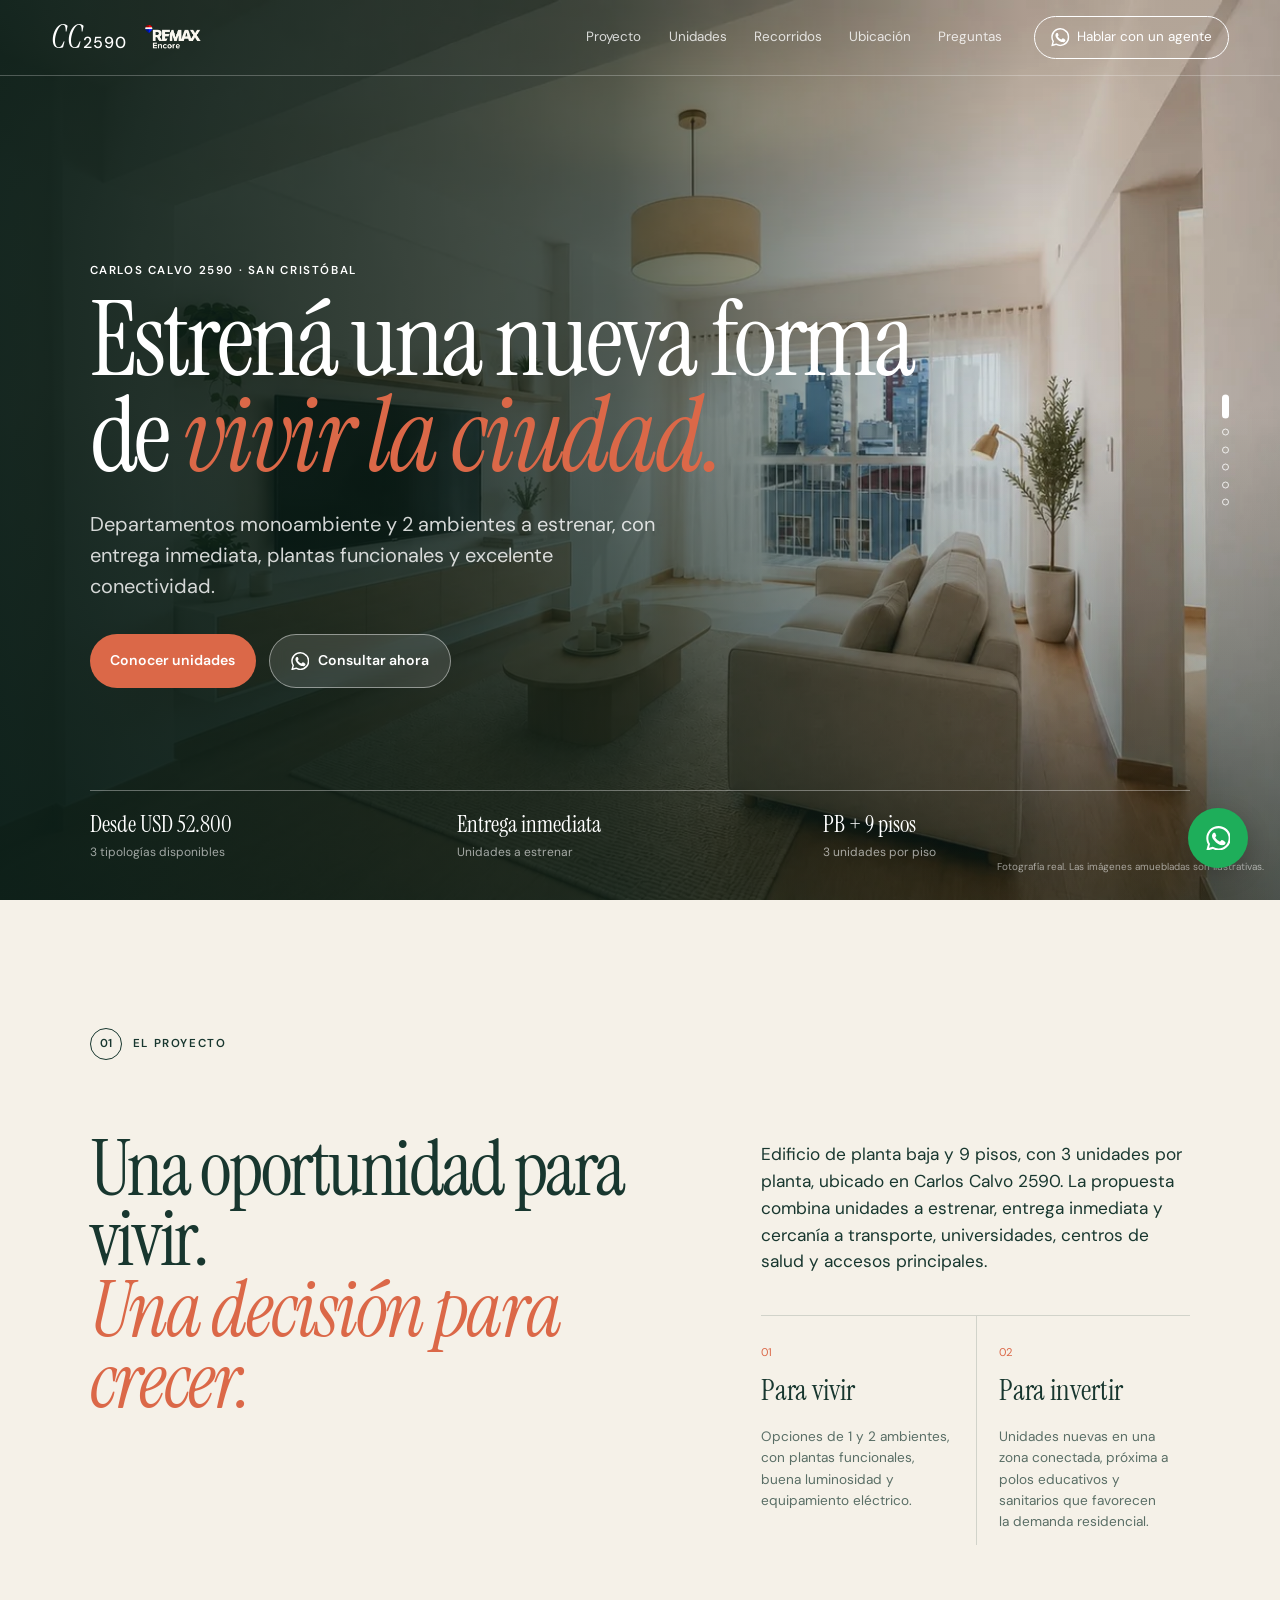
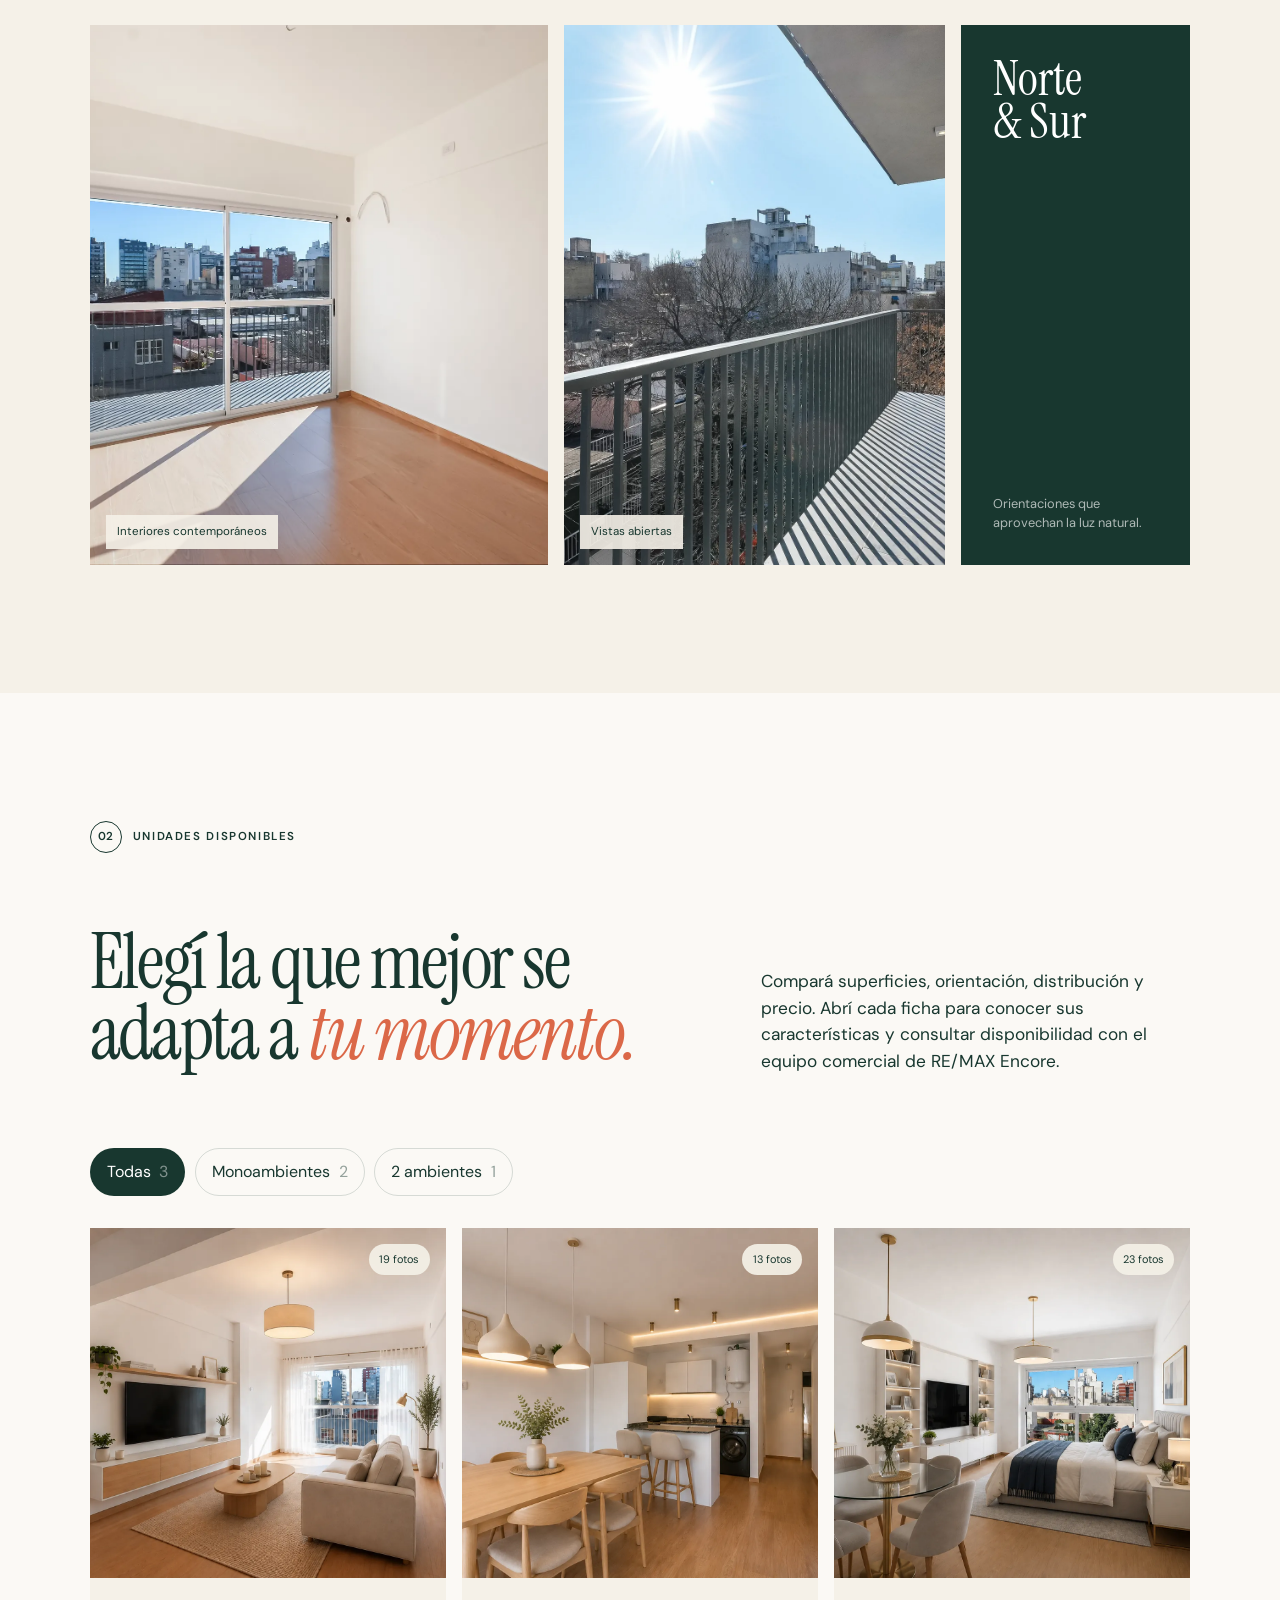
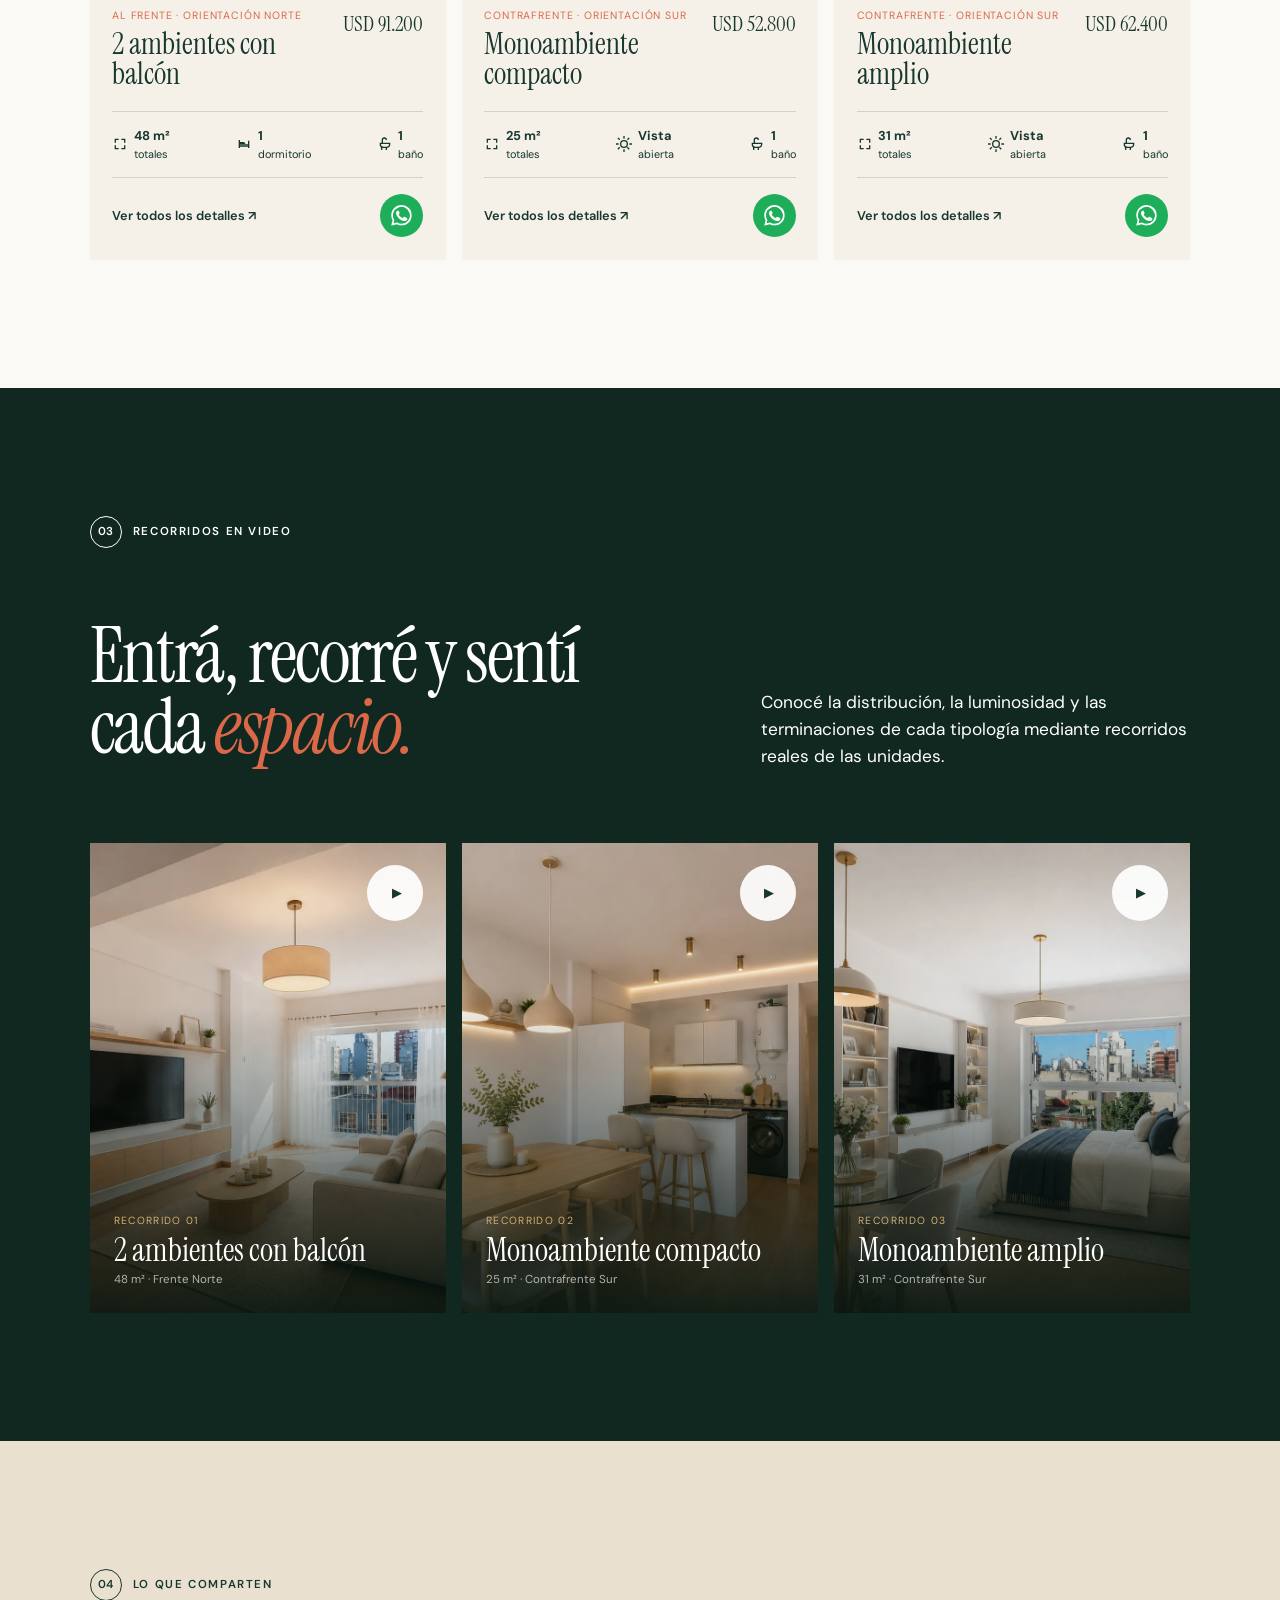
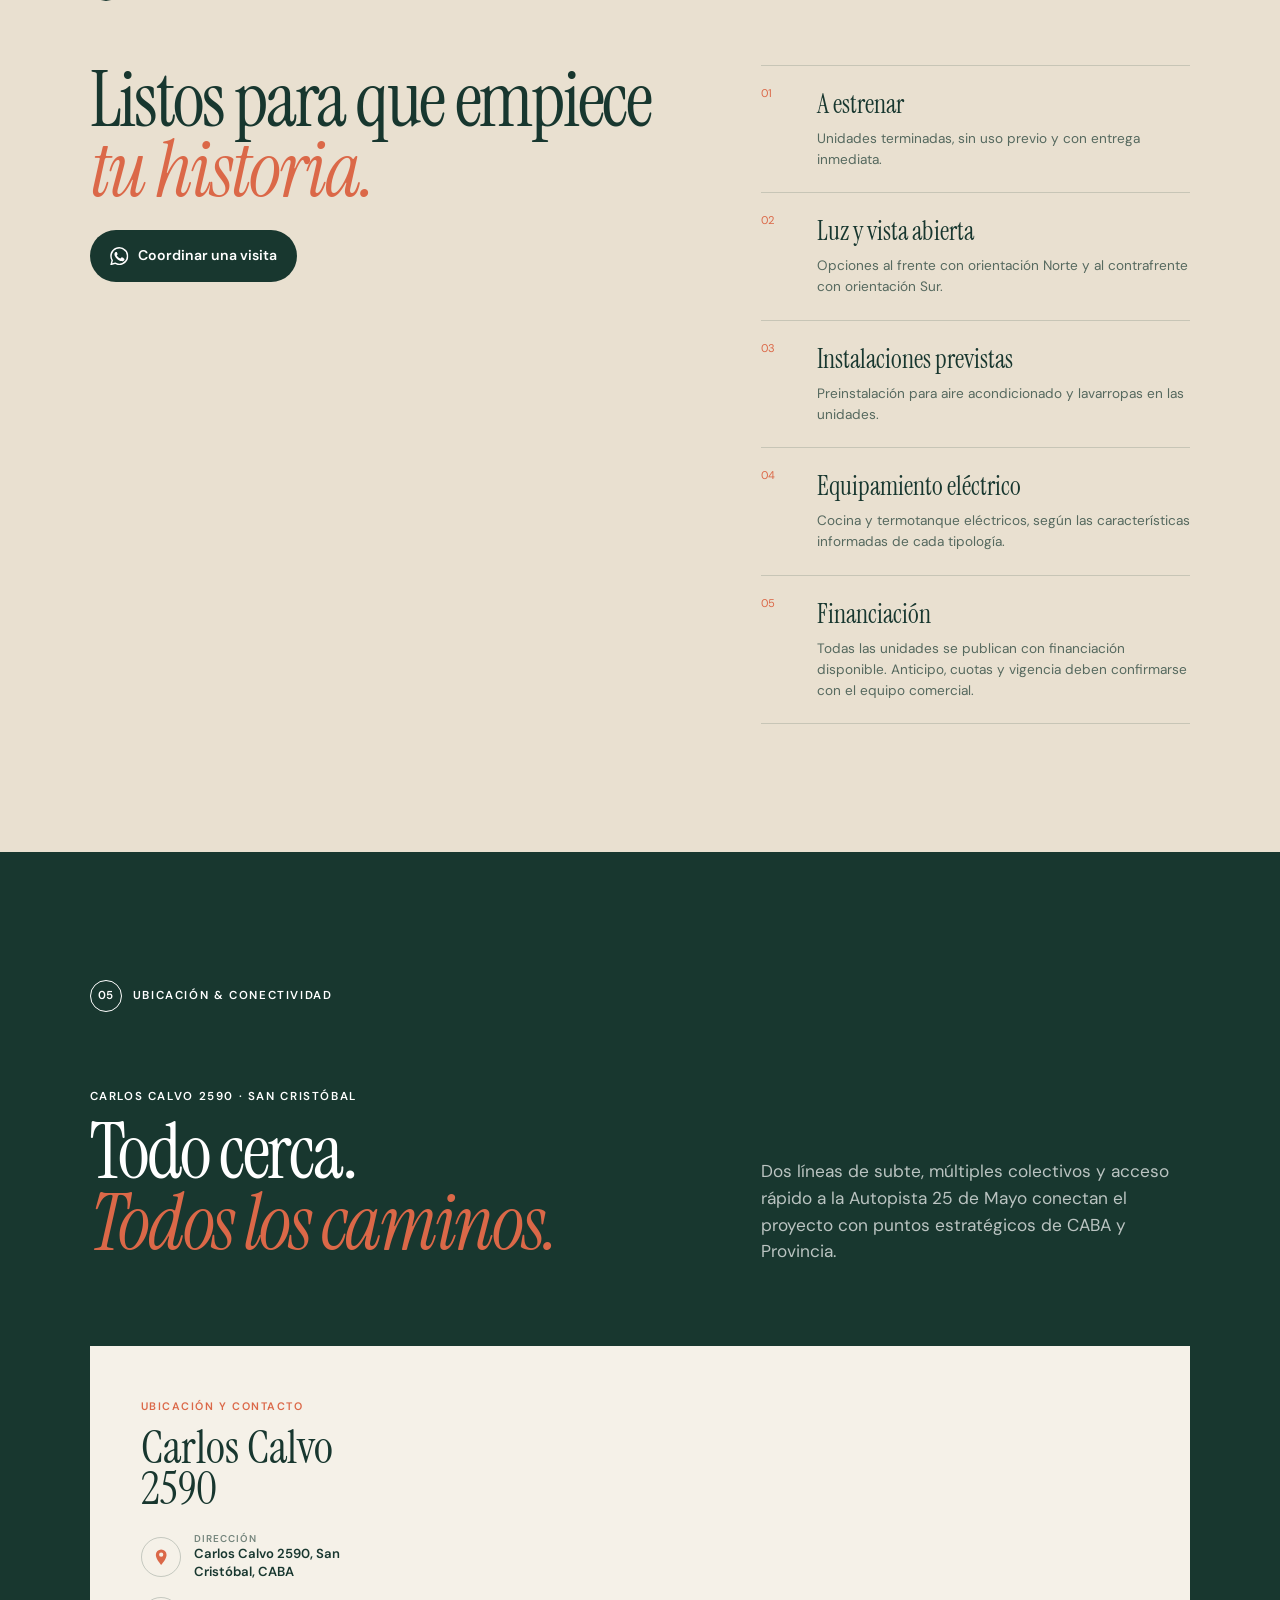
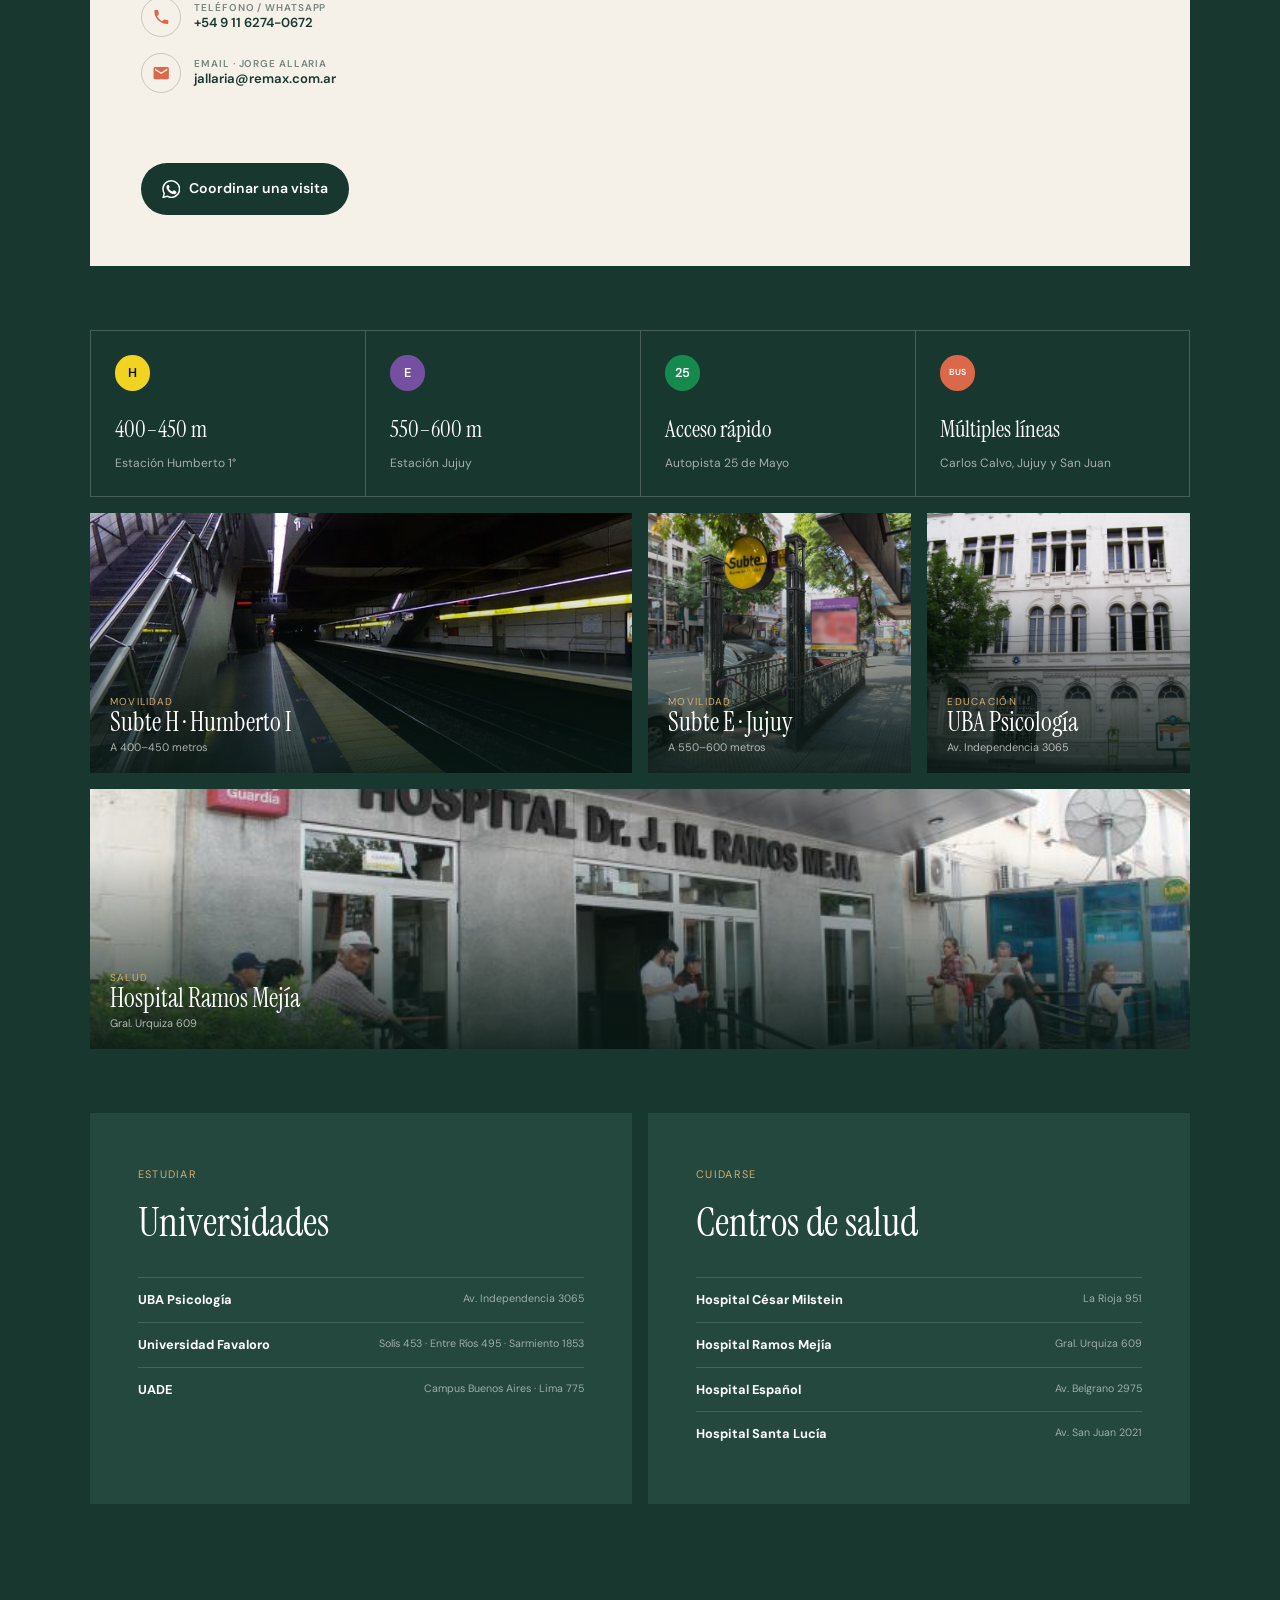
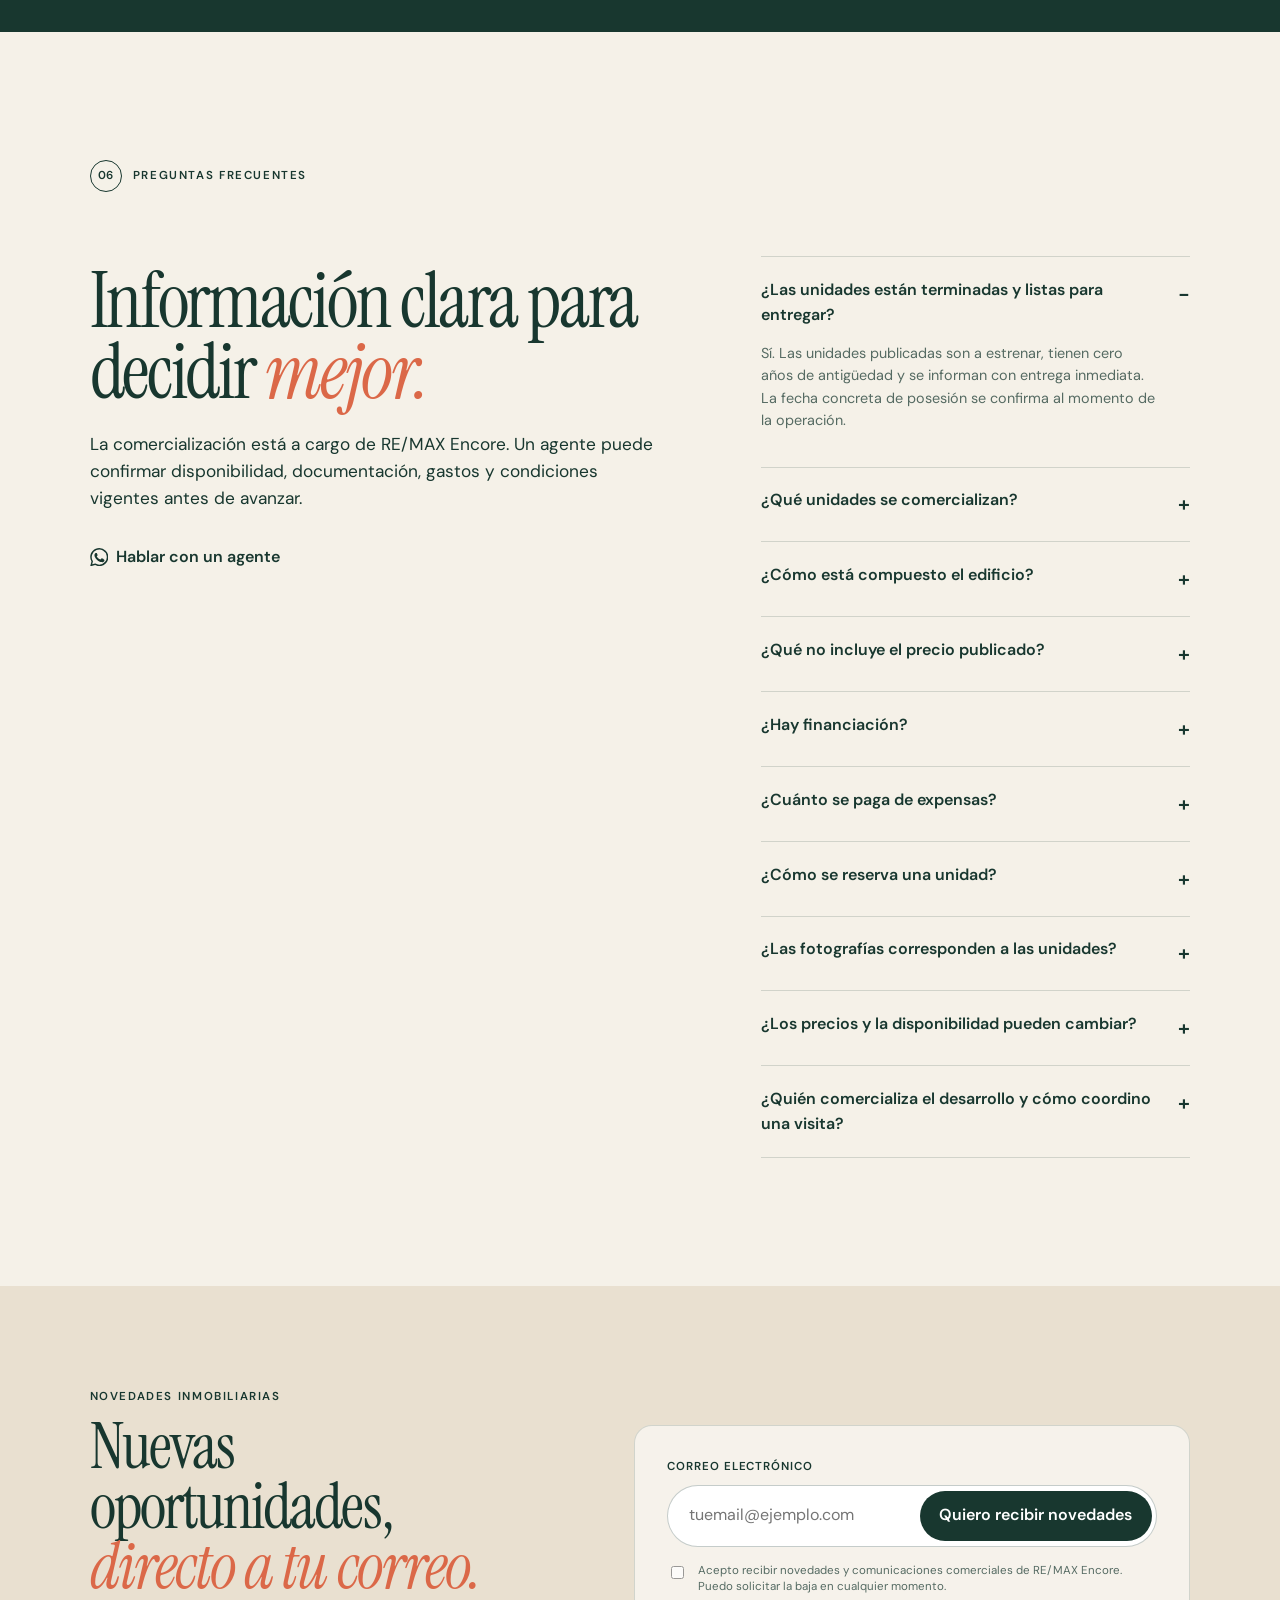
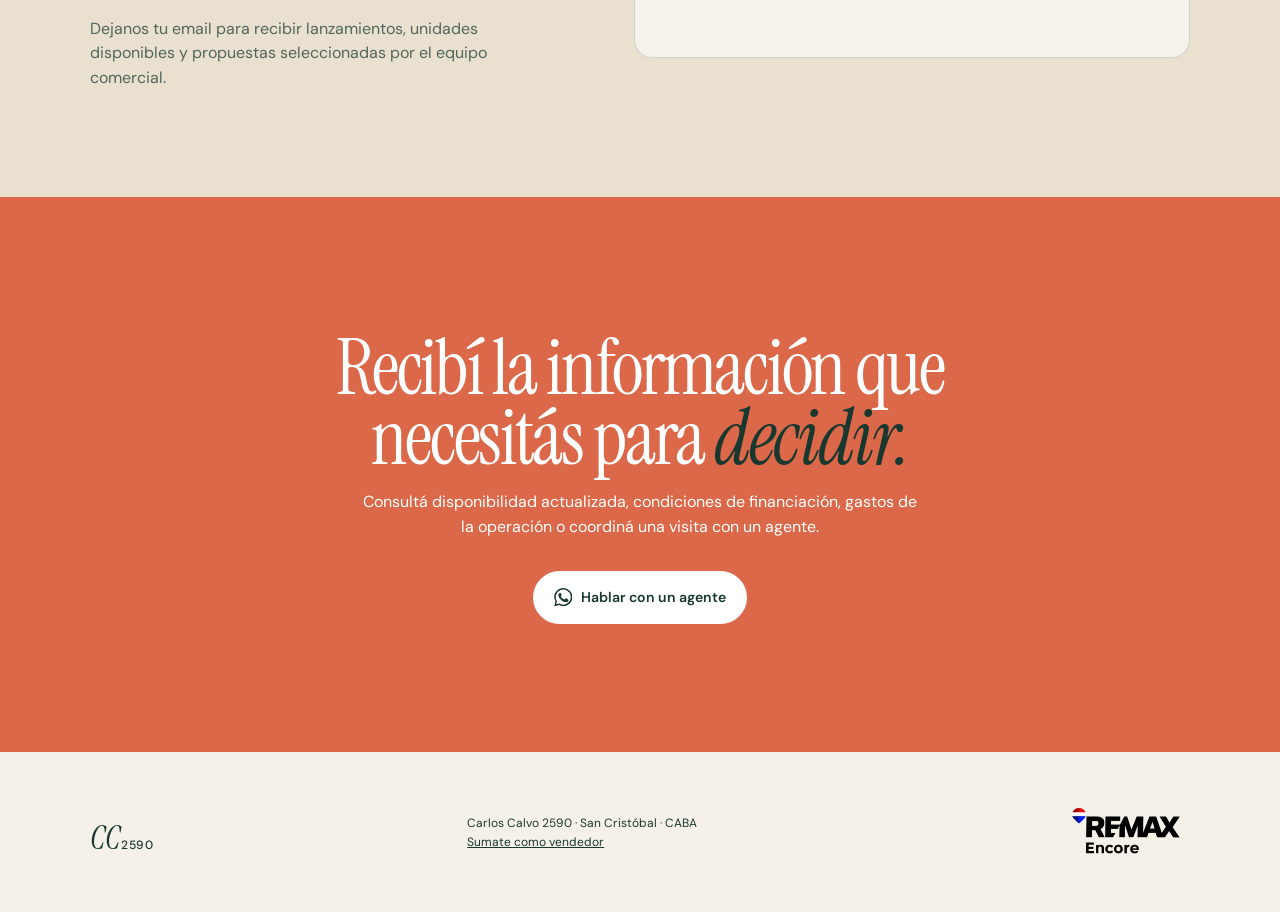
==== commit bc2beddc: "Show agent contact details in location section" ====
--- a/index.html
+++ b/index.html
@@ -63,9 +63,9 @@
   <link rel="preconnect" href="https://fonts.gstatic.com" crossorigin />
   <link href="https://fonts.googleapis.com/css2?family=DM+Sans:wght@400;500;600&family=Instrument+Serif:ital@0;1&display=swap" rel="stylesheet" />
   <link rel="stylesheet" href="styles.css?v=20260821-1" />
-  <link rel="stylesheet" href="enhancements.css?v=20260822-3" />
+  <link rel="stylesheet" href="enhancements.css?v=20260822-4" />
   <script defer src="supabase-config.js?v=20260821-1"></script>
-  <script defer src="script.js?v=20260822-3"></script>
+  <script defer src="script.js?v=20260822-4"></script>
 </head>
 <body>
   <a class="skip-link" href="#contenido">Saltar al contenido</a>
@@ -165,7 +165,7 @@
       <div class="section-label light"><span>05</span> Ubicación & conectividad</div>
       <div class="location-heading reveal"><div><p class="eyebrow">Carlos Calvo 2590 · San Cristóbal</p><h2>Todo cerca.<br><em>Todos los caminos.</em></h2></div><p>Dos líneas de subte, múltiples colectivos y acceso rápido a la Autopista 25 de Mayo conectan el proyecto con puntos estratégicos de CABA y Provincia.</p></div>
       <div class="location-map reveal">
-        <div class="map-address"><span>Ubicación exacta</span><h3>Carlos Calvo 2590</h3><p>San Cristóbal · CABA</p><a class="button button-light whatsapp" data-message="Hola, quiero coordinar una visita al edificio de Carlos Calvo 2590."><svg><use href="#icon-whatsapp"/></svg> Coordinar una visita</a></div>
+        <div class="map-address"><span>Ubicación y contacto</span><h3>Carlos Calvo 2590</h3><div class="map-contact-list"><div class="map-contact-row"><span class="map-contact-icon" aria-hidden="true"><svg viewBox="0 0 24 24"><path d="M12 2a7 7 0 0 0-7 7c0 5.2 7 13 7 13s7-7.8 7-13a7 7 0 0 0-7-7Zm0 9.5A2.5 2.5 0 1 1 12 6a2.5 2.5 0 0 1 0 5.5Z"/></svg></span><div><small>Dirección</small><strong>Carlos Calvo 2590, San Cristóbal, CABA</strong></div></div><div class="map-contact-row"><span class="map-contact-icon" aria-hidden="true"><svg viewBox="0 0 24 24"><path d="M6.6 10.8a15.5 15.5 0 0 0 6.6 6.6l2.2-2.2c.3-.3.7-.4 1.1-.2 1.2.4 2.5.7 3.8.7.6 0 1 .4 1 1V20c0 .6-.4 1-1 1C10.7 21 3 13.3 3 3.7c0-.6.4-1 1-1h3.3c.6 0 1 .4 1 1 0 1.3.2 2.6.7 3.8.1.4 0 .8-.2 1.1l-2.2 2.2Z"/></svg></span><div><small>Teléfono / WhatsApp</small><a id="map-contact-phone" href="#"></a></div></div><div class="map-contact-row"><span class="map-contact-icon" aria-hidden="true"><svg viewBox="0 0 24 24"><path d="M20 4H4a2 2 0 0 0-2 2v12a2 2 0 0 0 2 2h16a2 2 0 0 0 2-2V6a2 2 0 0 0-2-2Zm0 4-8 5-8-5V6l8 5 8-5v2Z"/></svg></span><div><small>Email · <span id="map-contact-name">Jorge Allaria</span></small><a id="map-contact-email" href="mailto:jallaria@remax.com.ar">jallaria@remax.com.ar</a></div></div></div><a class="button button-light whatsapp" data-message="Hola, quiero coordinar una visita al edificio de Carlos Calvo 2590."><svg><use href="#icon-whatsapp"/></svg> Coordinar una visita</a></div>
         <iframe src="https://www.google.com/maps/embed?pb=!1m18!1m12!1m3!1d3283.325137884827!2d-58.403971624329586!3d-34.62122297294798!2m3!1f0!2f0!3f0!3m2!1i1024!2i768!4f13.1!3m3!1m2!1s0x95bccae23761f46d%3A0xa031aa5afbd0c1da!2sCarlos%20Calvo%202590%2C%20C1230AAP%20Cdad.%20Aut%C3%B3noma%20de%20Buenos%20Aires!5e0!3m2!1sen!2sar!4v1787276877884!5m2!1sen!2sar" width="600" height="450" style="border:0;" allowfullscreen loading="lazy" referrerpolicy="strict-origin-when-cross-origin" title="Mapa de Carlos Calvo 2590, San Cristóbal"></iframe>
       </div>
       <div class="connections reveal"><article><span class="line-h">H</span><strong>400–450 m</strong><p>Estación Humberto 1°</p></article><article><span class="line-e">E</span><strong>550–600 m</strong><p>Estación Jujuy</p></article><article><span class="road">25</span><strong>Acceso rápido</strong><p>Autopista 25 de Mayo</p></article><article><span class="bus">BUS</span><strong>Múltiples líneas</strong><p>Carlos Calvo, Jujuy y San Juan</p></article></div>
--- a/enhancements.css
+++ b/enhancements.css
@@ -1,2 +1,3 @@
 .commercial-brand{display:inline-flex;align-items:center;justify-content:center;gap:.8rem;background:var(--ink);color:#fff;border-radius:12px;padding:.65rem 1rem}.commercial-brand img{display:block;width:clamp(130px,14vw,190px);height:auto}.commercial-brand>span{font-size:.68rem;text-transform:uppercase;letter-spacing:.1em}.contact-brand{flex-direction:column;gap:.25rem;margin-bottom:.75rem}.footer-logo{display:block;justify-self:end;width:clamp(105px,10vw,135px);height:auto}.seller-pagination{display:flex;justify-content:flex-end;align-items:center;gap:1rem;margin-top:1.25rem;font-size:.78rem}.seller-pagination button{border:1px solid var(--line);background:#fff;color:var(--ink);border-radius:99px;padding:.55rem .85rem;cursor:pointer}.seller-pagination button:disabled{opacity:.4;cursor:default}@media(max-width:900px){.footer-logo{justify-self:start}}@media(max-width:620px){.seller-pagination{justify-content:space-between;gap:.5rem}.seller-pagination span{text-align:center}.seller-pagination button{padding:.5rem .65rem}}
 .header-brands{display:flex;align-items:center;gap:.8rem;flex:0 0 auto}.header-remax-logo{display:block;width:auto;height:33px;object-fit:contain}.lead-capture{background:var(--cream);padding-block:clamp(3.5rem,7vw,6rem)}.lead-capture-inner{display:grid;grid-template-columns:minmax(0,.9fr) minmax(360px,1.1fr);align-items:center;gap:clamp(2.5rem,7vw,7rem);max-width:1180px;margin:auto}.lead-capture-copy{min-width:0}.lead-capture-copy h2{font-family:var(--serif);font-size:clamp(2.8rem,5vw,5rem);font-weight:400;line-height:.94;letter-spacing:-.03em;margin:.6rem 0 1.2rem}.lead-capture-copy>p:last-child{max-width:540px;opacity:.72}.lead-form{background:rgba(255,255,255,.58);border:1px solid var(--line);padding:clamp(1.3rem,3vw,2rem);border-radius:18px}.lead-form-row>label{display:block;font-size:.72rem;font-weight:600;text-transform:uppercase;letter-spacing:.08em;margin-bottom:.55rem}.lead-form-row>div{display:flex;align-items:stretch;background:#fff;border:1px solid rgba(24,55,47,.25);border-radius:999px;padding:.3rem}.lead-form input[type="email"]{min-width:0;flex:1;border:0;background:transparent;padding:.8rem 1rem;color:var(--ink);font:inherit;outline:0}.lead-form-row>div:focus-within{border-color:var(--ink);box-shadow:0 0 0 3px rgba(24,55,47,.08)}.lead-form button{border:0;border-radius:999px;background:var(--ink);color:#fff;padding:.8rem 1.2rem;font-weight:600;cursor:pointer;white-space:nowrap}.lead-form button:disabled{opacity:.6;cursor:wait}.lead-consent{display:flex;align-items:flex-start;gap:.65rem;margin-top:1rem;font-size:.72rem;line-height:1.45;opacity:.72;cursor:pointer}.lead-consent input{margin-top:.18rem;accent-color:var(--ink)}.lead-status{min-height:1.4em;margin:.7rem 0 0;font-size:.78rem}.lead-status.success{color:#187341}.lead-status.error{color:#a33b2b}.lead-honeypot{position:absolute!important;width:1px!important;height:1px!important;overflow:hidden!important;clip:rect(0,0,0,0)!important;white-space:nowrap!important}@media(max-width:760px){.lead-capture-inner{grid-template-columns:1fr}.lead-capture-copy{width:100%;max-width:300px}.lead-capture-copy h2{font-size:clamp(2.25rem,10vw,2.55rem)}.lead-form-row>div{display:grid;border-radius:14px}.lead-form button{margin-top:.2rem}.header-remax-logo{height:25px}}@media(max-width:390px){.header-brands{gap:.45rem}.header-remax-logo{height:23px}}
+.map-address{justify-content:flex-start!important}.map-address h3{font-size:clamp(2.5rem,3.6vw,4rem);margin-bottom:1.5rem}.map-contact-list{display:grid;gap:1rem;width:100%;margin-bottom:1.7rem}.map-contact-row{display:grid;grid-template-columns:2.5rem minmax(0,1fr);align-items:center;gap:.85rem}.map-contact-icon{width:2.5rem;height:2.5rem;border:1px solid rgba(24,55,47,.22);border-radius:50%;display:grid;place-items:center;color:var(--accent)}.map-contact-icon svg{width:1.15rem;height:1.15rem;fill:currentColor}.map-contact-row div{display:grid;min-width:0}.map-contact-row small{font-size:.62rem;line-height:1.2;text-transform:uppercase;letter-spacing:.09em;font-weight:600;opacity:.58}.map-contact-row strong,.map-contact-row a{font-size:.82rem;line-height:1.35;font-weight:600;text-decoration:none;overflow-wrap:anywhere}.map-contact-row a:hover{text-decoration:underline}.map-address>.button{margin-top:auto}@media(max-width:900px){.map-address{justify-content:center!important}.map-address>.button{margin-top:.3rem}}@media(max-width:620px){.map-address h3{font-size:2.8rem}.map-contact-list{gap:.85rem}.map-contact-row{grid-template-columns:2.3rem minmax(0,1fr)}.map-contact-icon{width:2.3rem;height:2.3rem}}
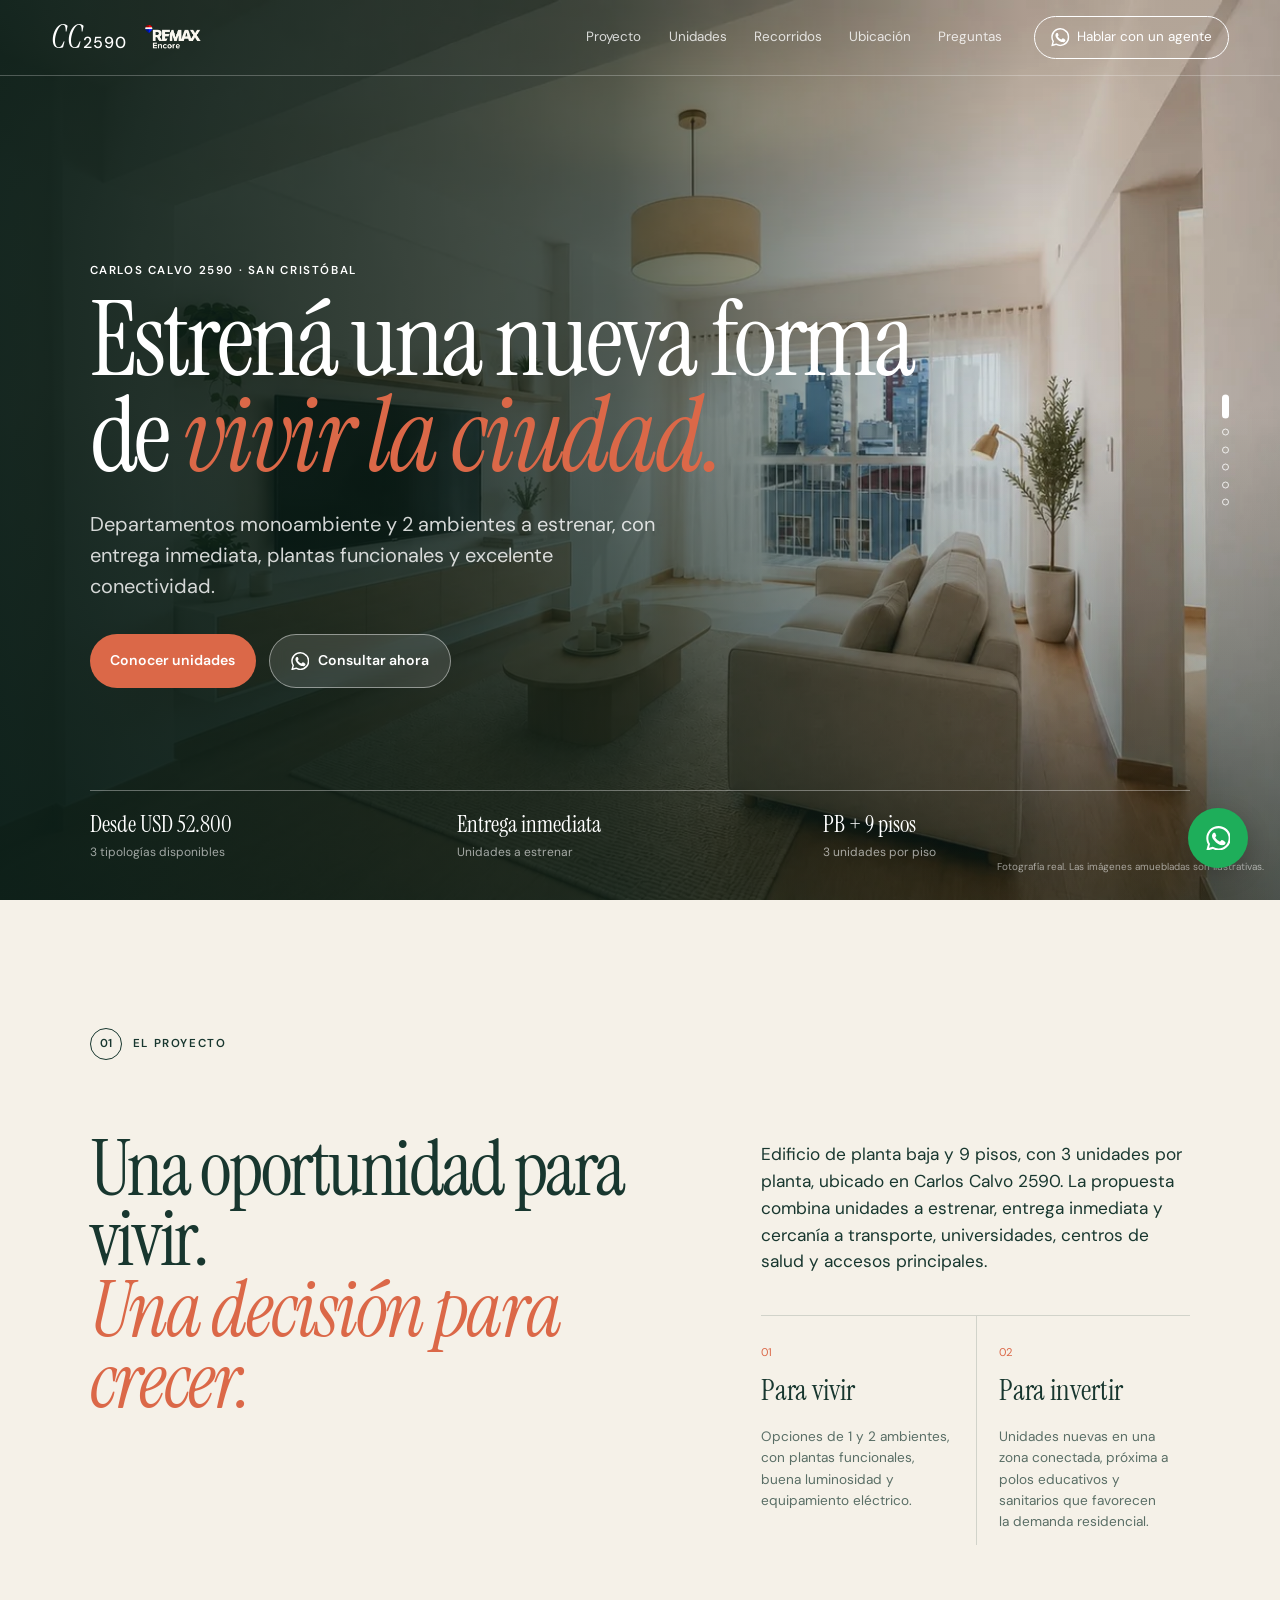
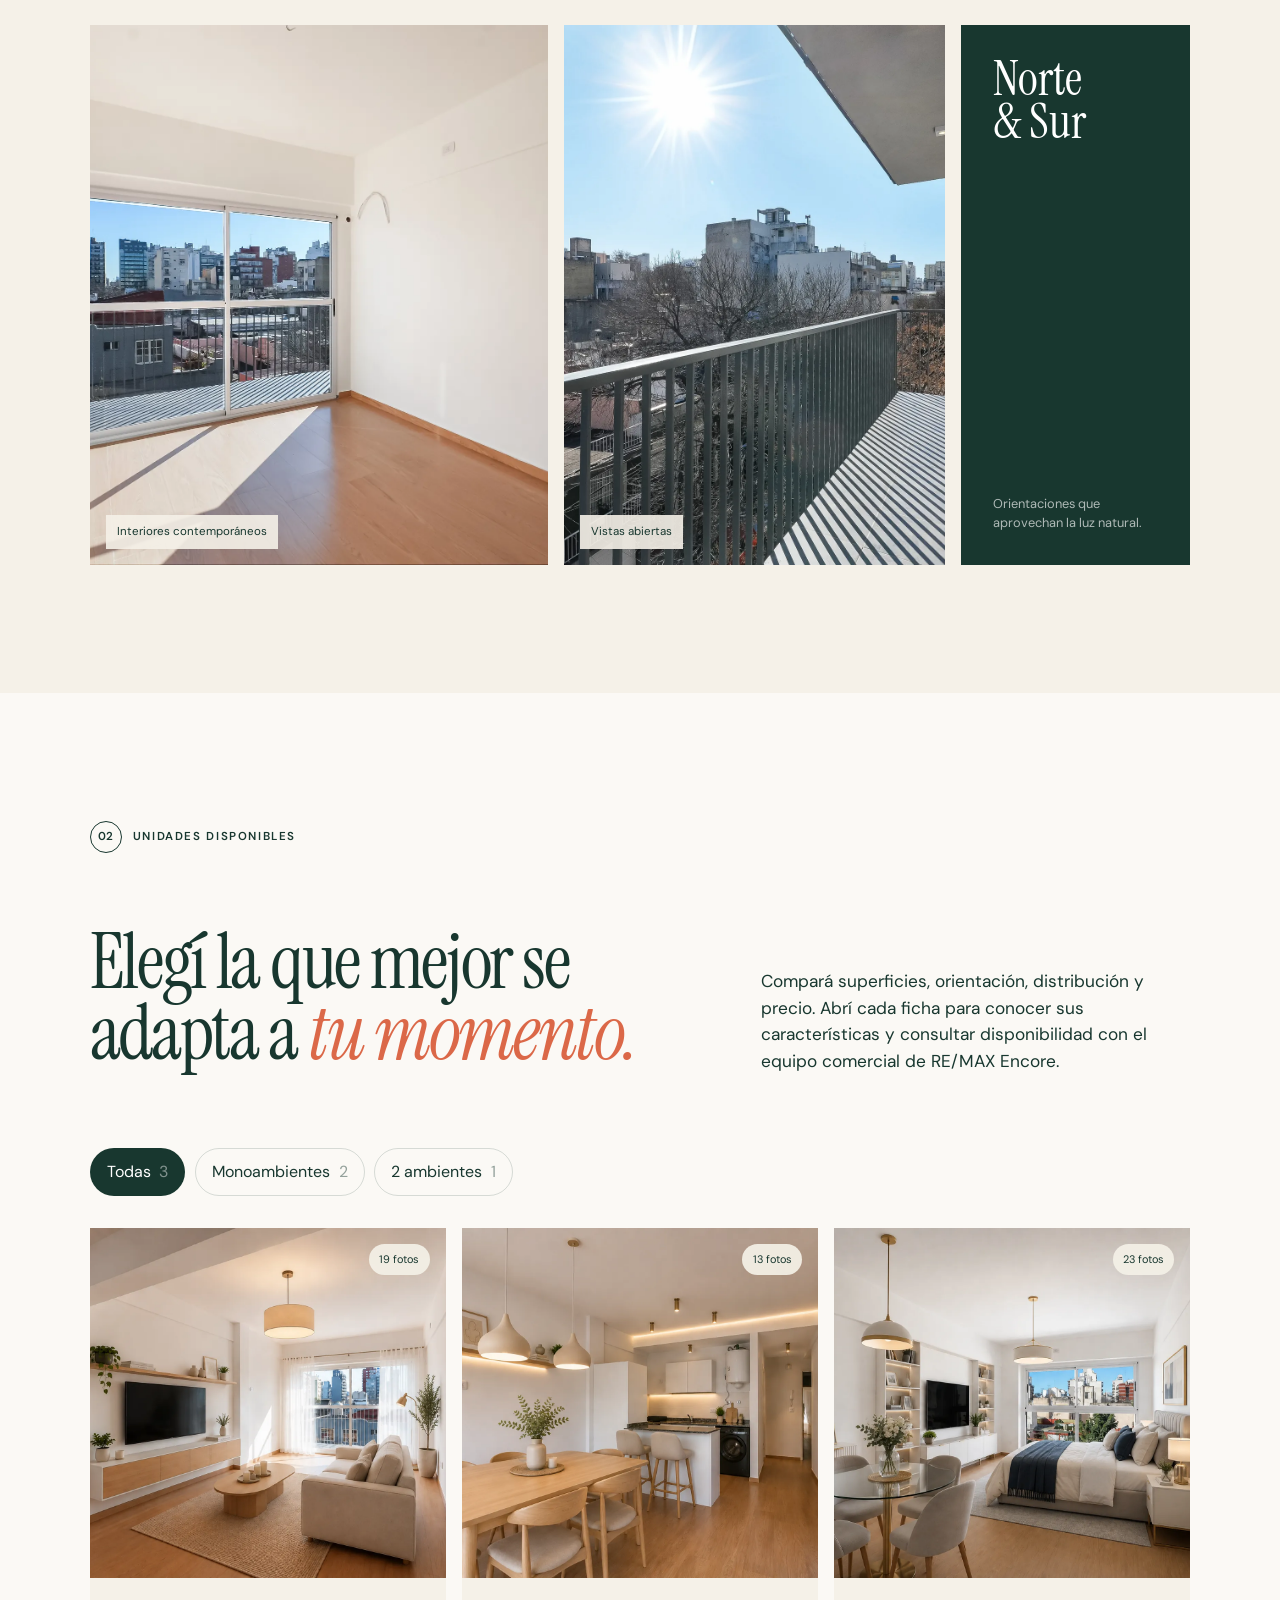
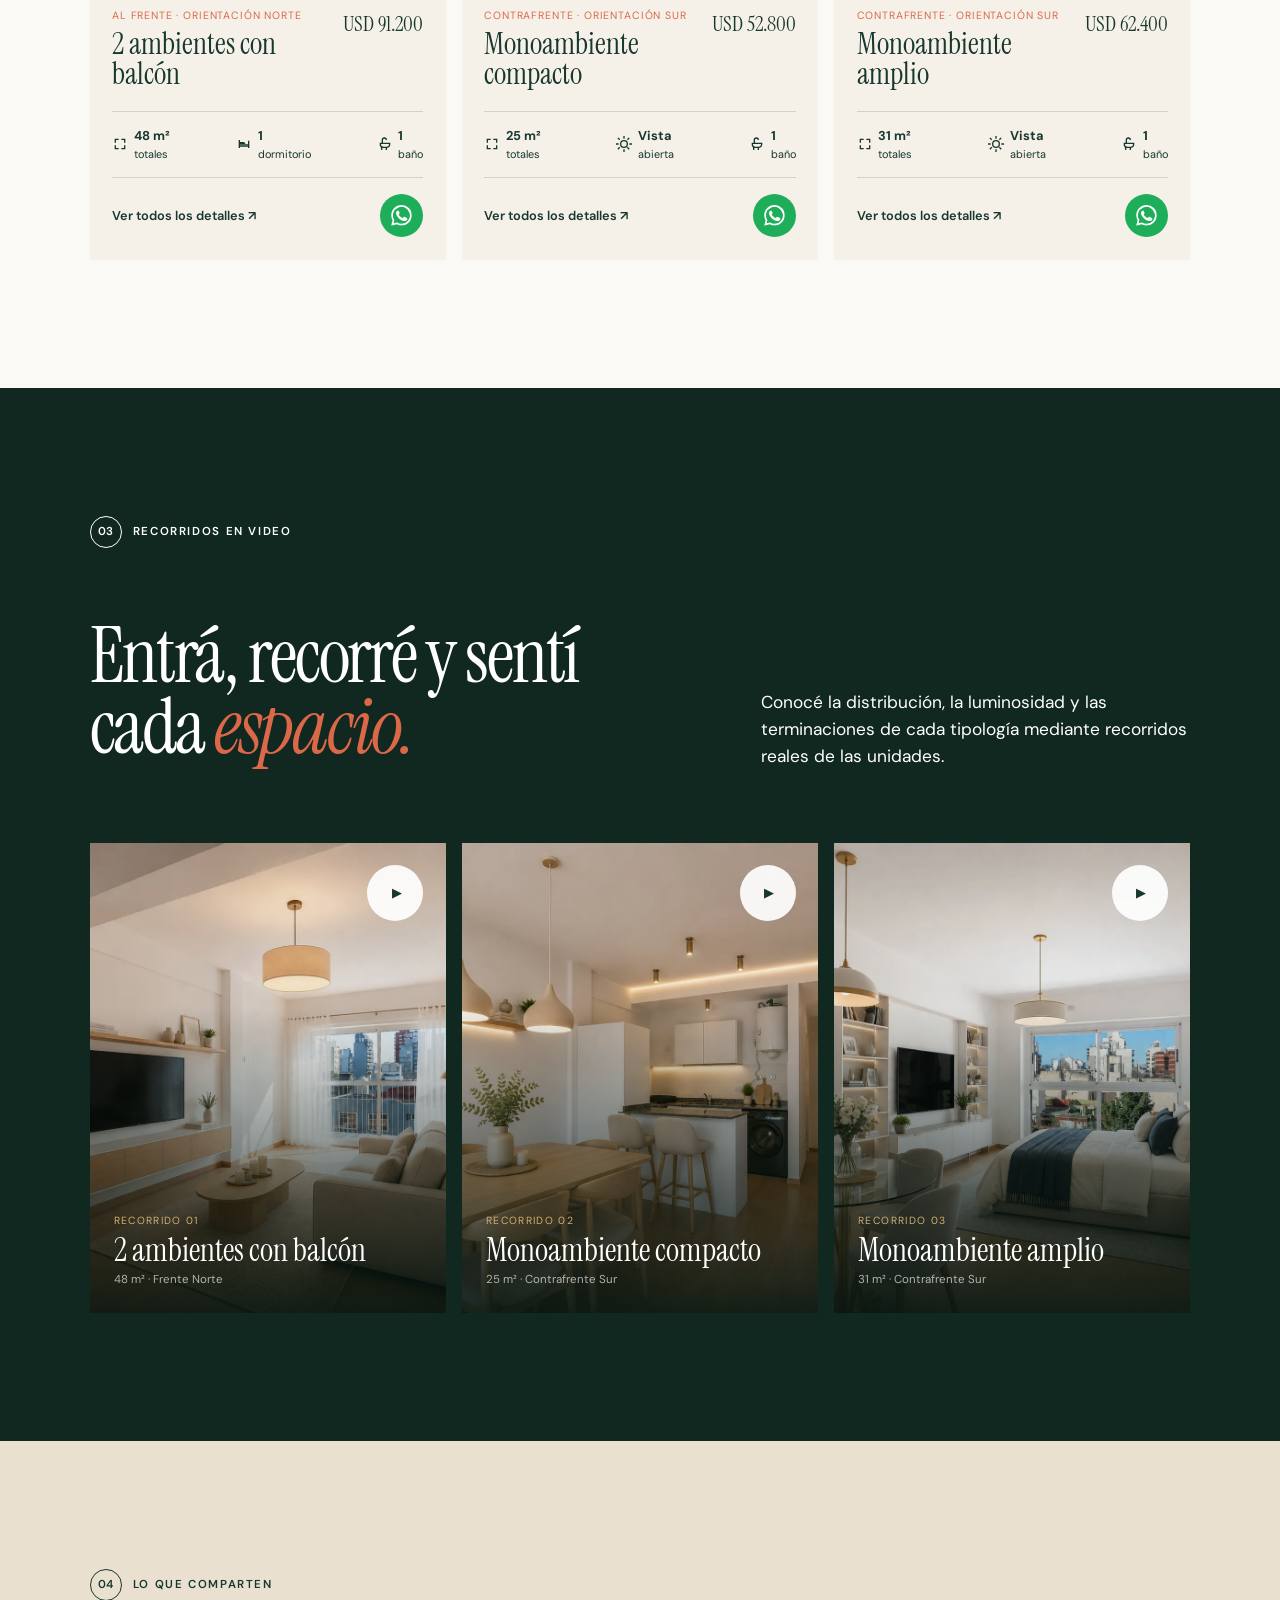
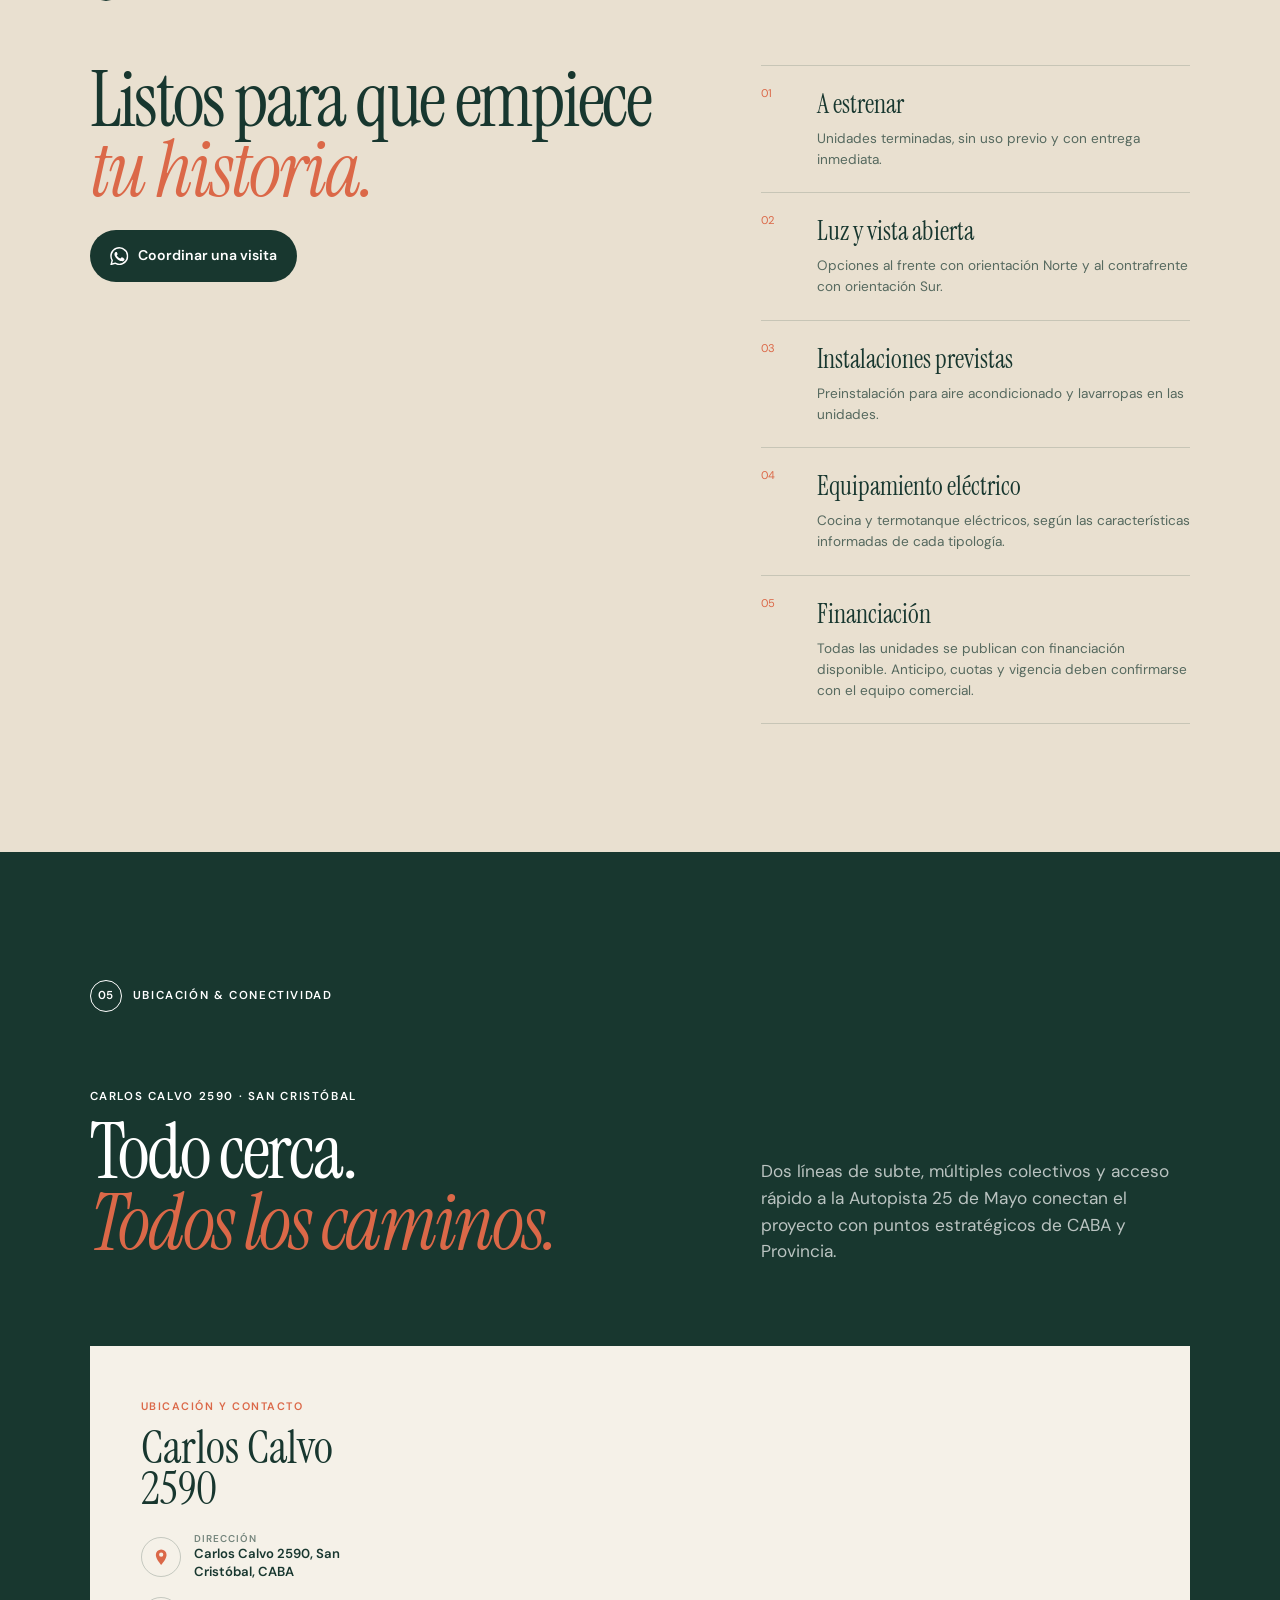
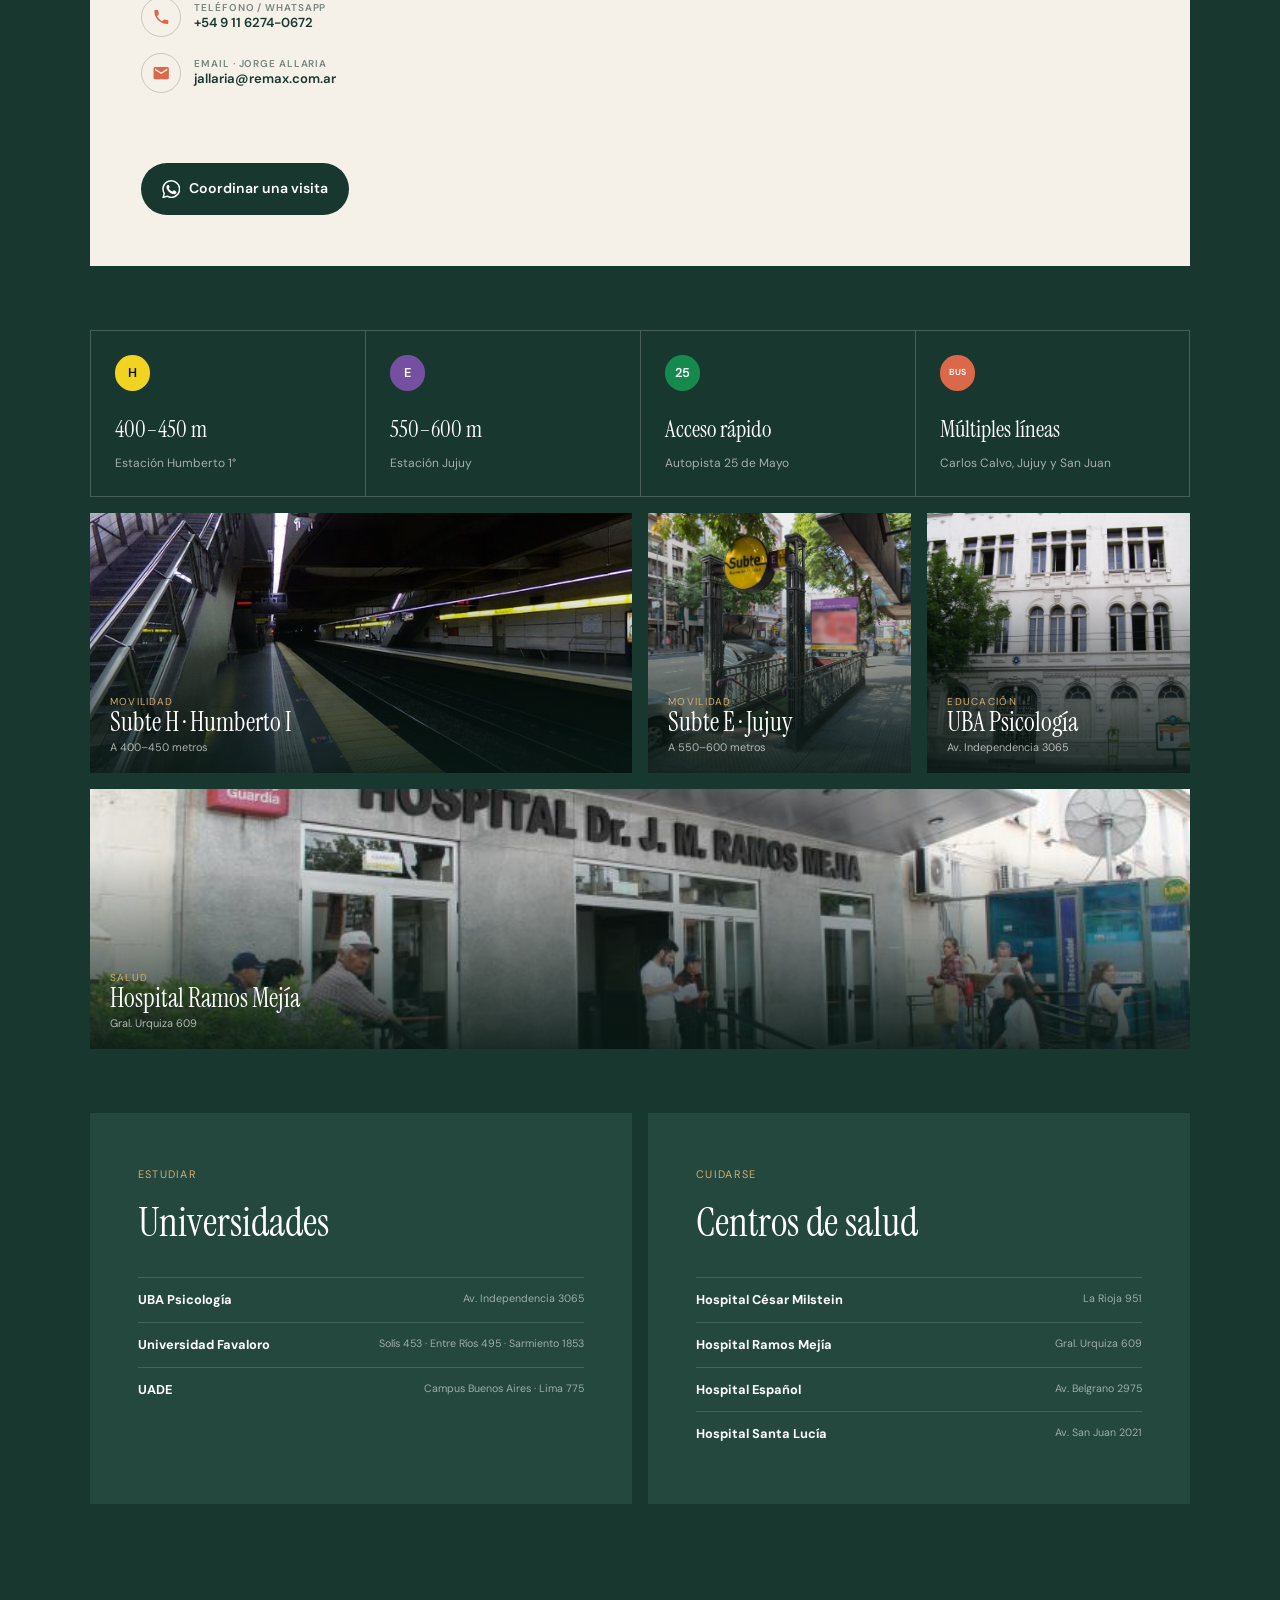
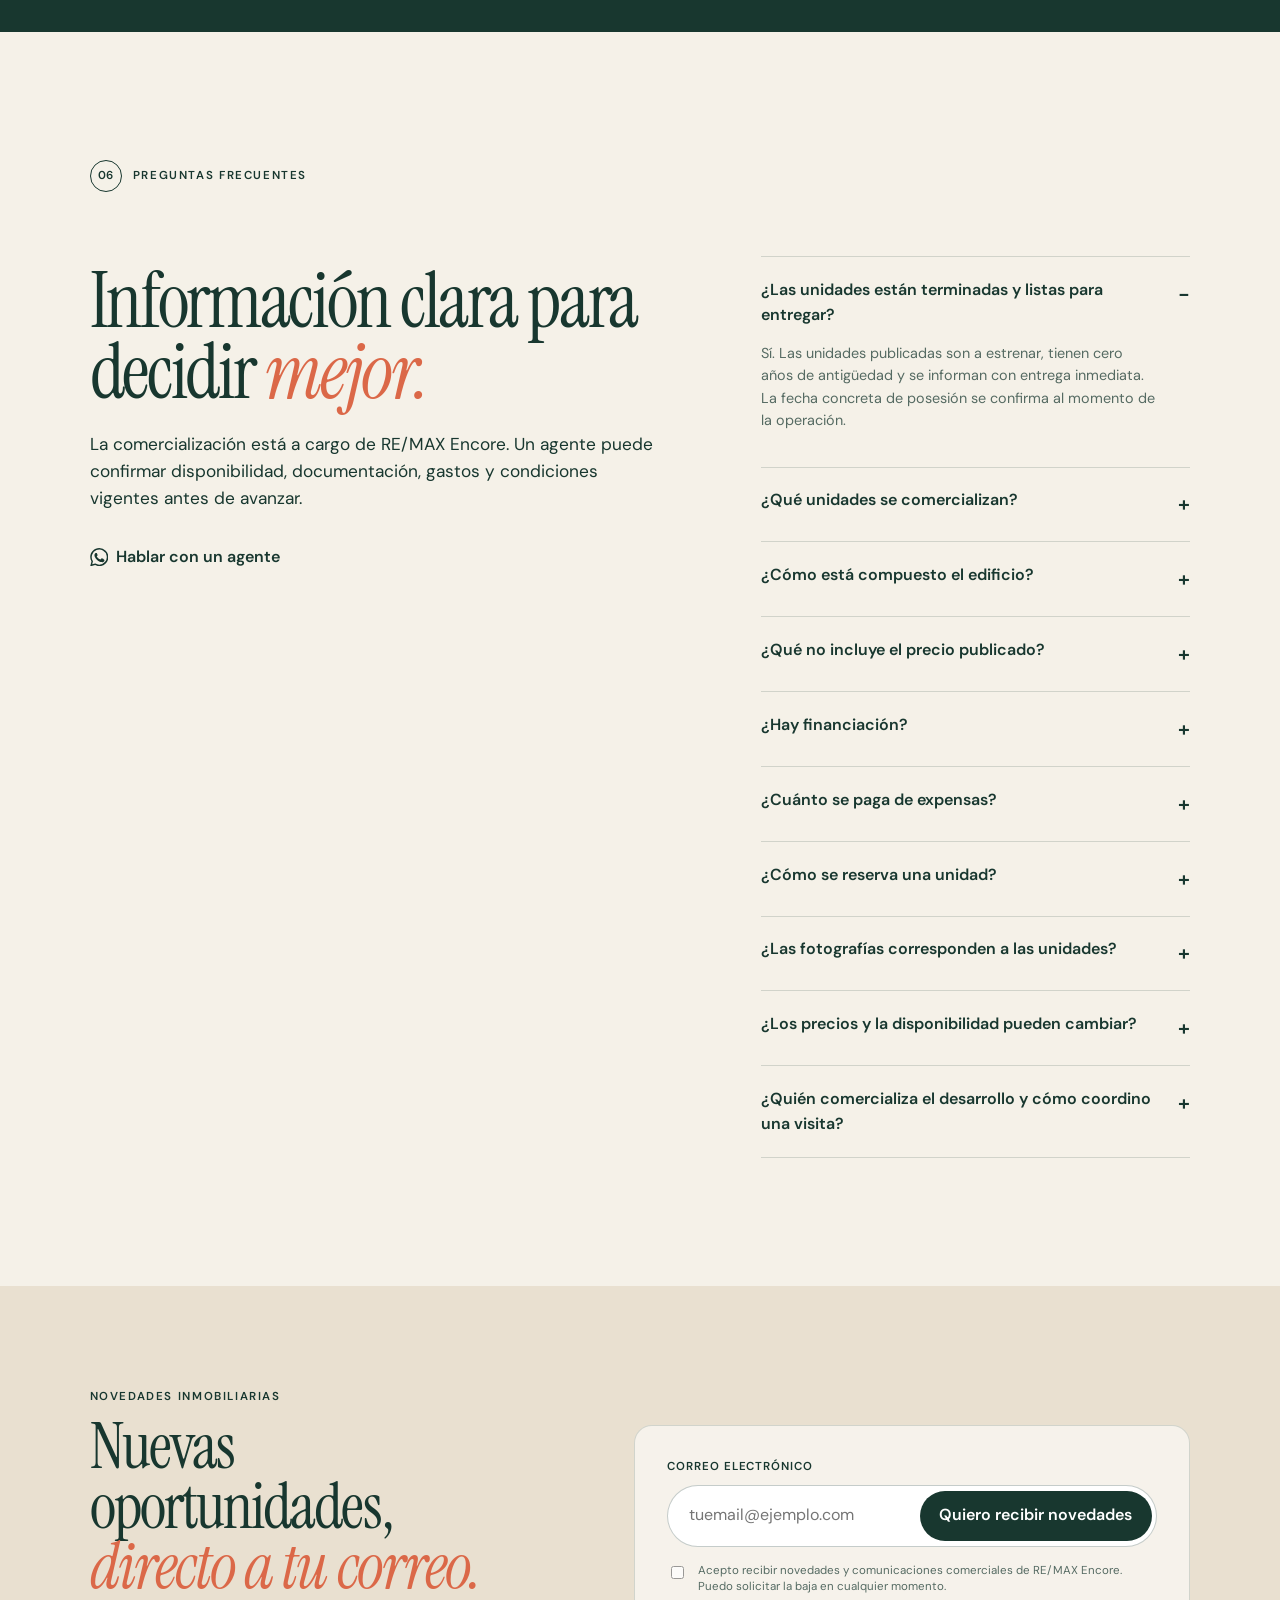
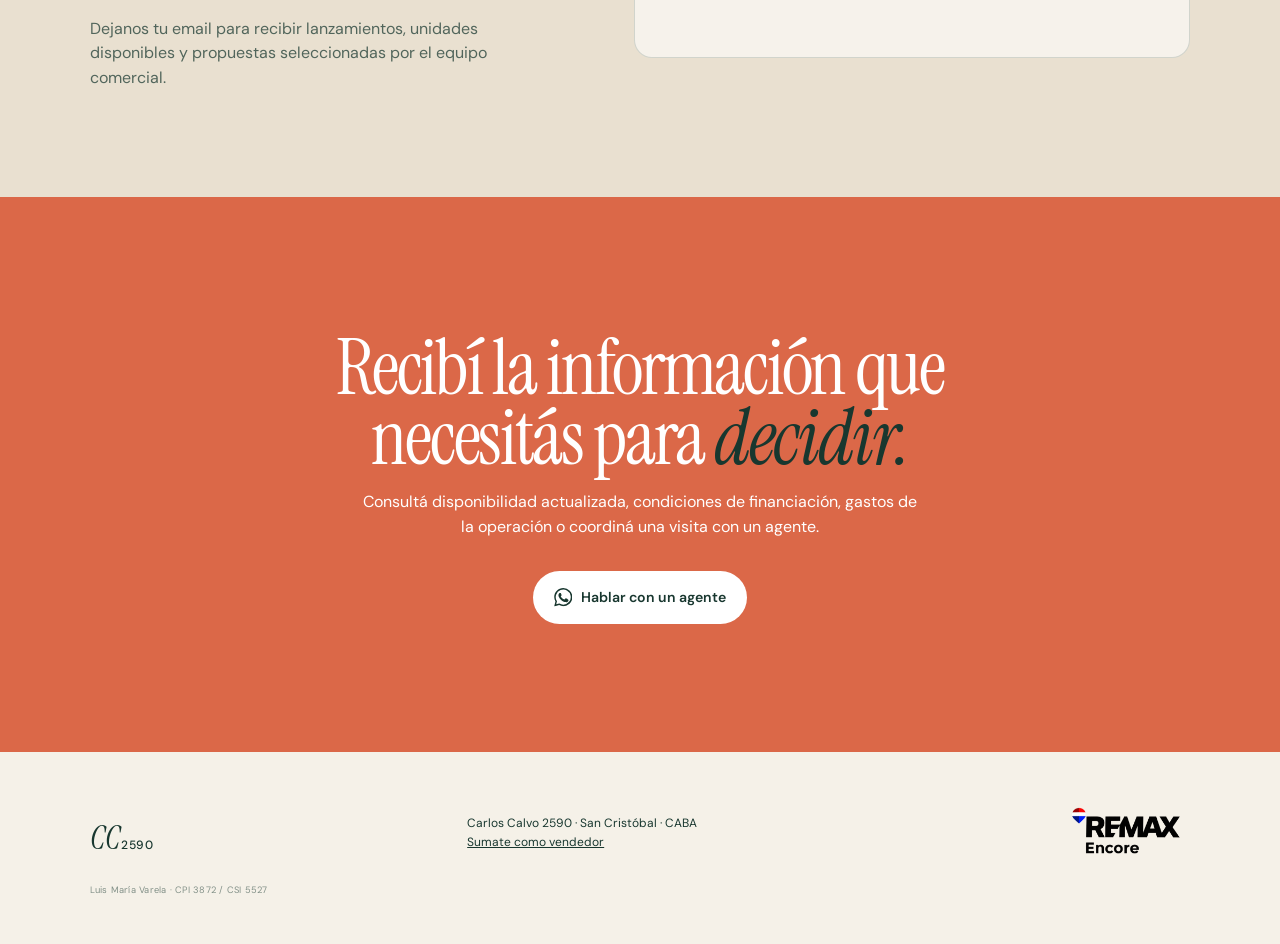
==== commit 1b5497be: "Add broker registration disclosure" ====
--- a/index.html
+++ b/index.html
@@ -64,6 +64,7 @@
   <link href="https://fonts.googleapis.com/css2?family=DM+Sans:wght@400;500;600&family=Instrument+Serif:ital@0;1&display=swap" rel="stylesheet" />
   <link rel="stylesheet" href="styles.css?v=20260821-1" />
   <link rel="stylesheet" href="enhancements.css?v=20260822-4" />
+  <link rel="stylesheet" href="legal.css?v=20260823-1" />
   <script defer src="supabase-config.js?v=20260821-1"></script>
   <script defer src="script.js?v=20260822-4"></script>
 </head>
@@ -198,7 +199,7 @@
     <section class="contact section" id="contacto"><div class="contact-inner reveal"><h2>Recibí la información que necesitás para <em>decidir.</em></h2><p>Consultá disponibilidad actualizada, condiciones de financiación, gastos de la operación o coordiná una visita con un agente.</p><a class="button button-light whatsapp" data-message="Hola, vi la web de Carlos Calvo 2590 y quiero recibir información comercial actualizada."><svg><use href="#icon-whatsapp"/></svg> Hablar con un agente</a></div></section>
   </main>
 
-  <footer><a class="brand brand-footer" href="#inicio"><span>CC</span><strong>2590</strong></a><p>Carlos Calvo 2590 · San Cristóbal · CABA<br><a href="/sumate">Sumate como vendedor</a></p><img class="footer-logo" src="assets/brand/remax-encore-black.png" alt="RE/MAX Encore"></footer>
+  <footer><a class="brand brand-footer" href="#inicio"><span>CC</span><strong>2590</strong></a><p>Carlos Calvo 2590 · San Cristóbal · CABA<br><a href="/sumate">Sumate como vendedor</a></p><img class="footer-logo" src="assets/brand/remax-encore-black.png" alt="RE/MAX Encore"><small class="footer-legal">Luis María Varela · CPI 3872 / CSI 5527</small></footer>
 
   <a class="floating-whatsapp whatsapp" aria-label="Hablar con un agente por WhatsApp" title="Hablar con un agente" data-message="Hola, quiero recibir información sobre Carlos Calvo 2590."><svg><use href="#icon-whatsapp"/></svg></a>
 
--- a/legal.css
+++ b/legal.css
@@ -0,0 +1,14 @@
+.footer-legal {
+  grid-column: 1 / -1;
+  margin-top: -0.8rem;
+  font-size: 0.58rem;
+  line-height: 1.3;
+  letter-spacing: 0.025em;
+  opacity: 0.52;
+}
+
+@media (max-width: 620px) {
+  .footer-legal {
+    margin-top: -0.35rem;
+  }
+}
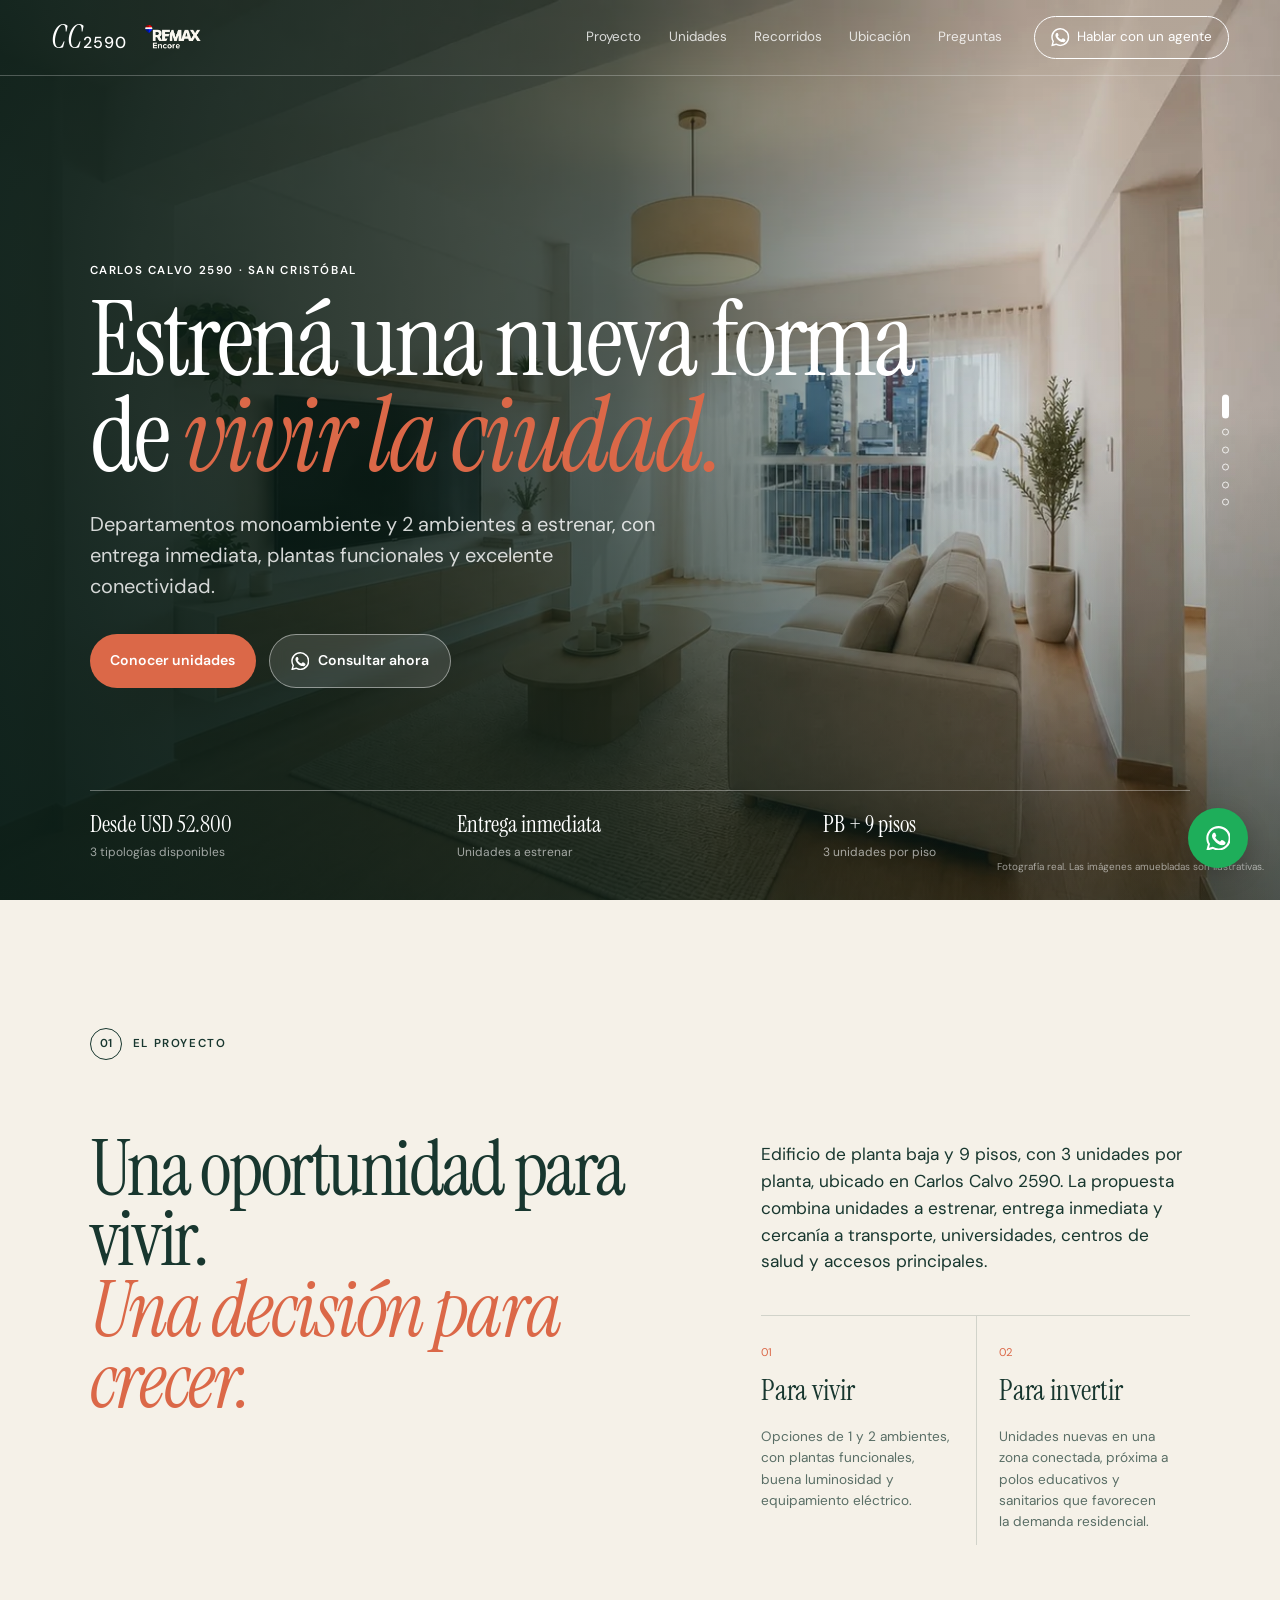
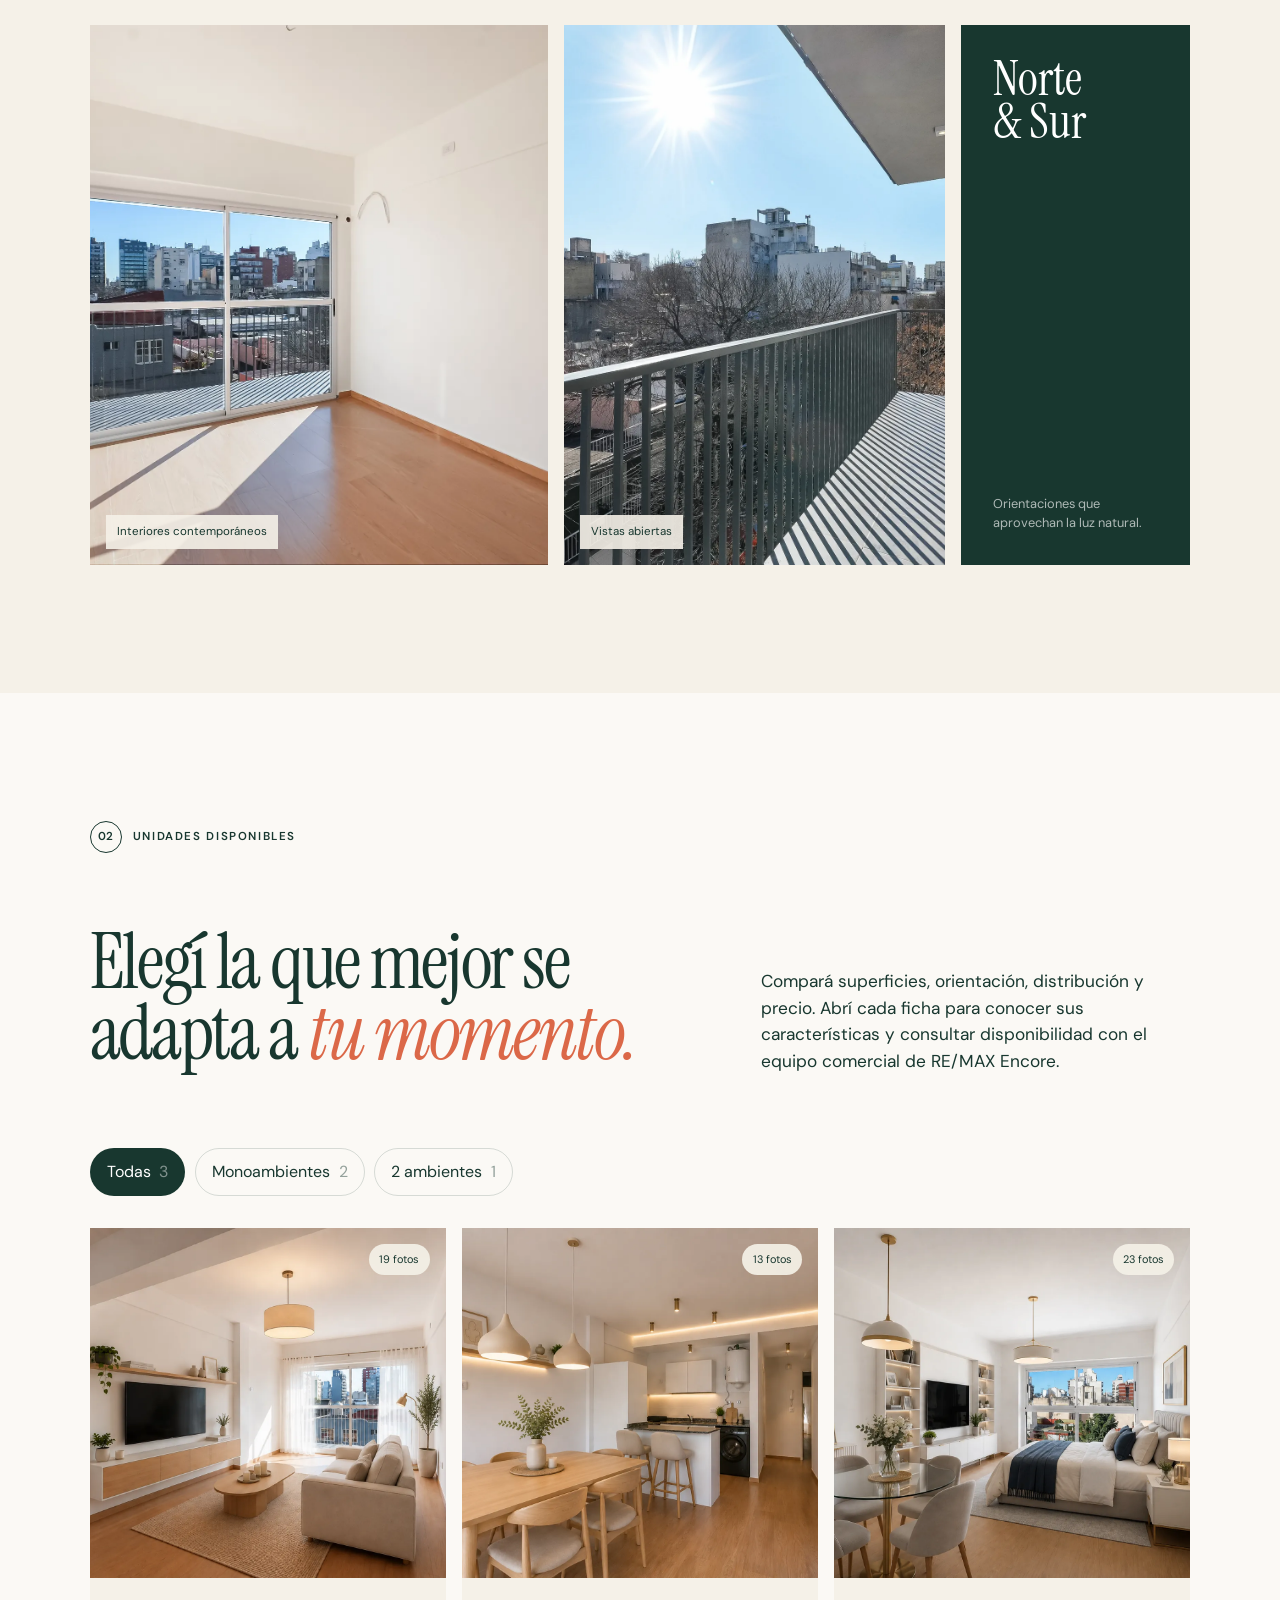
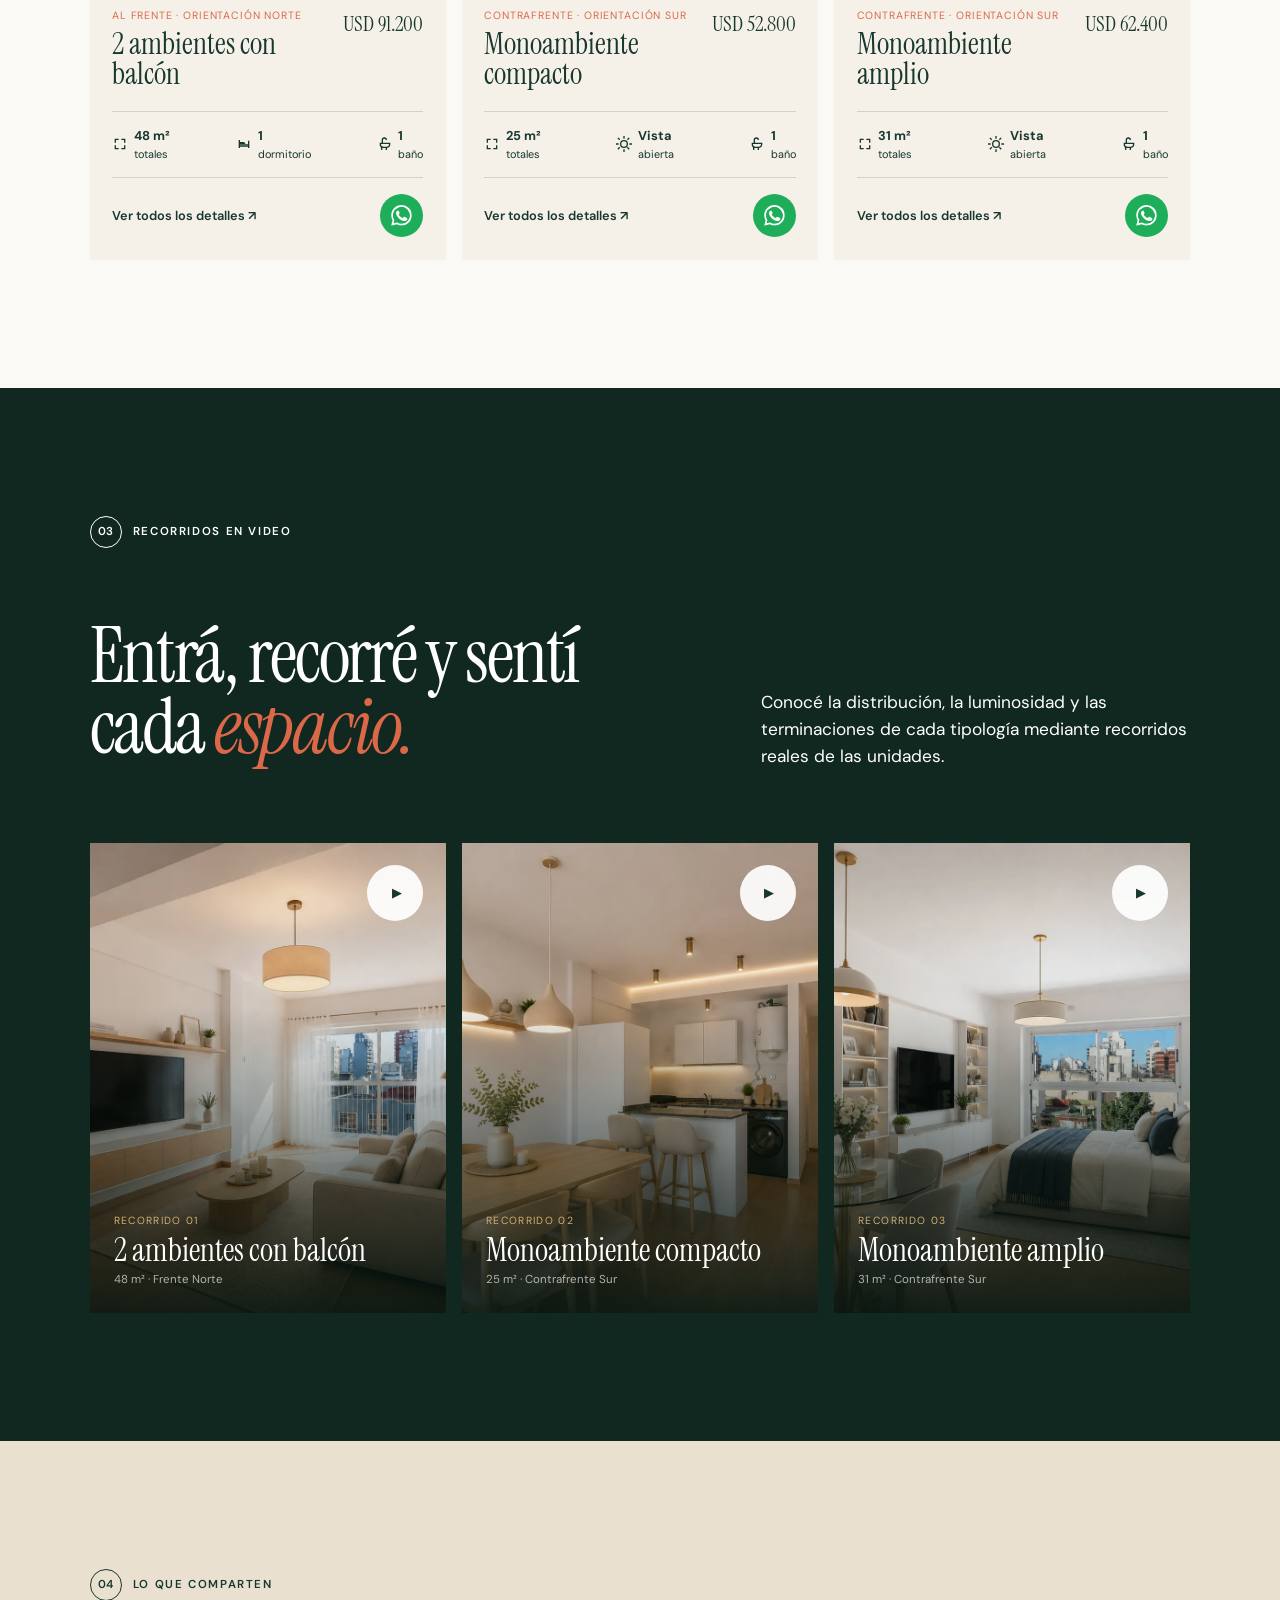
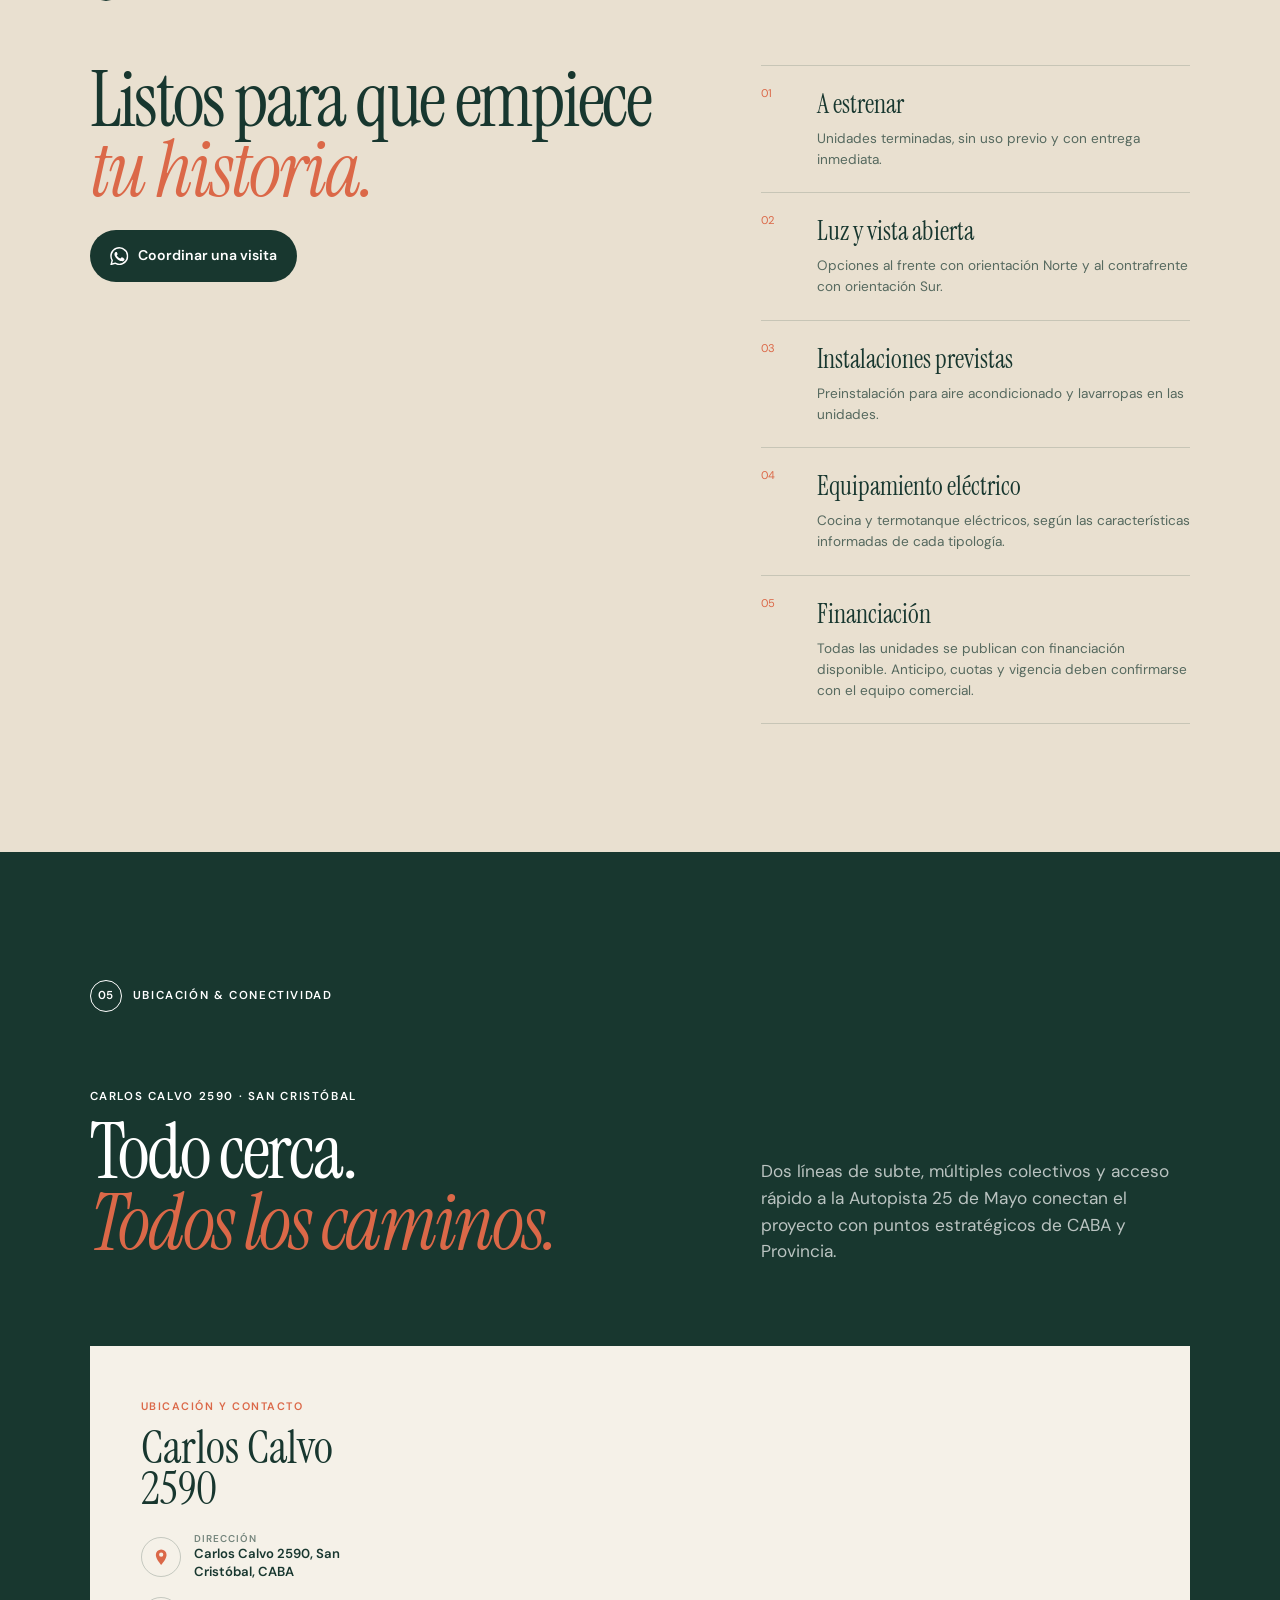
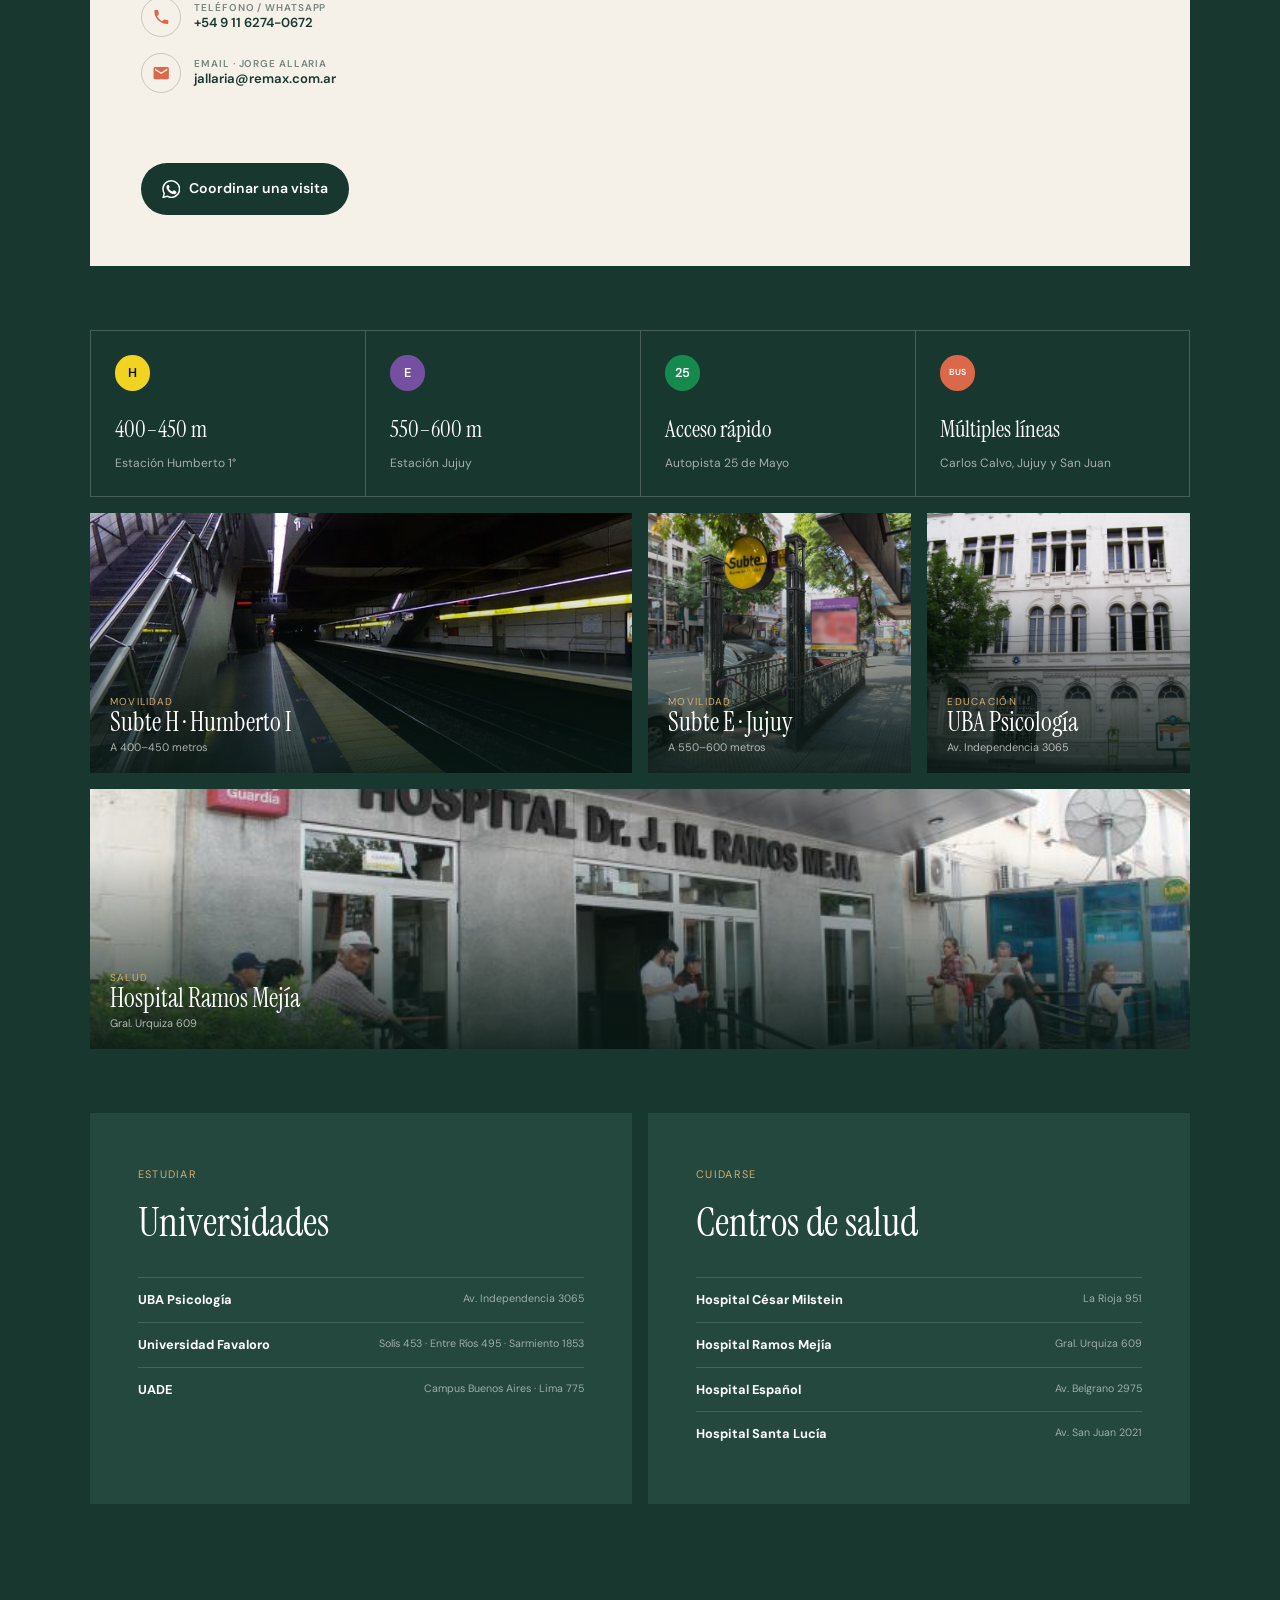
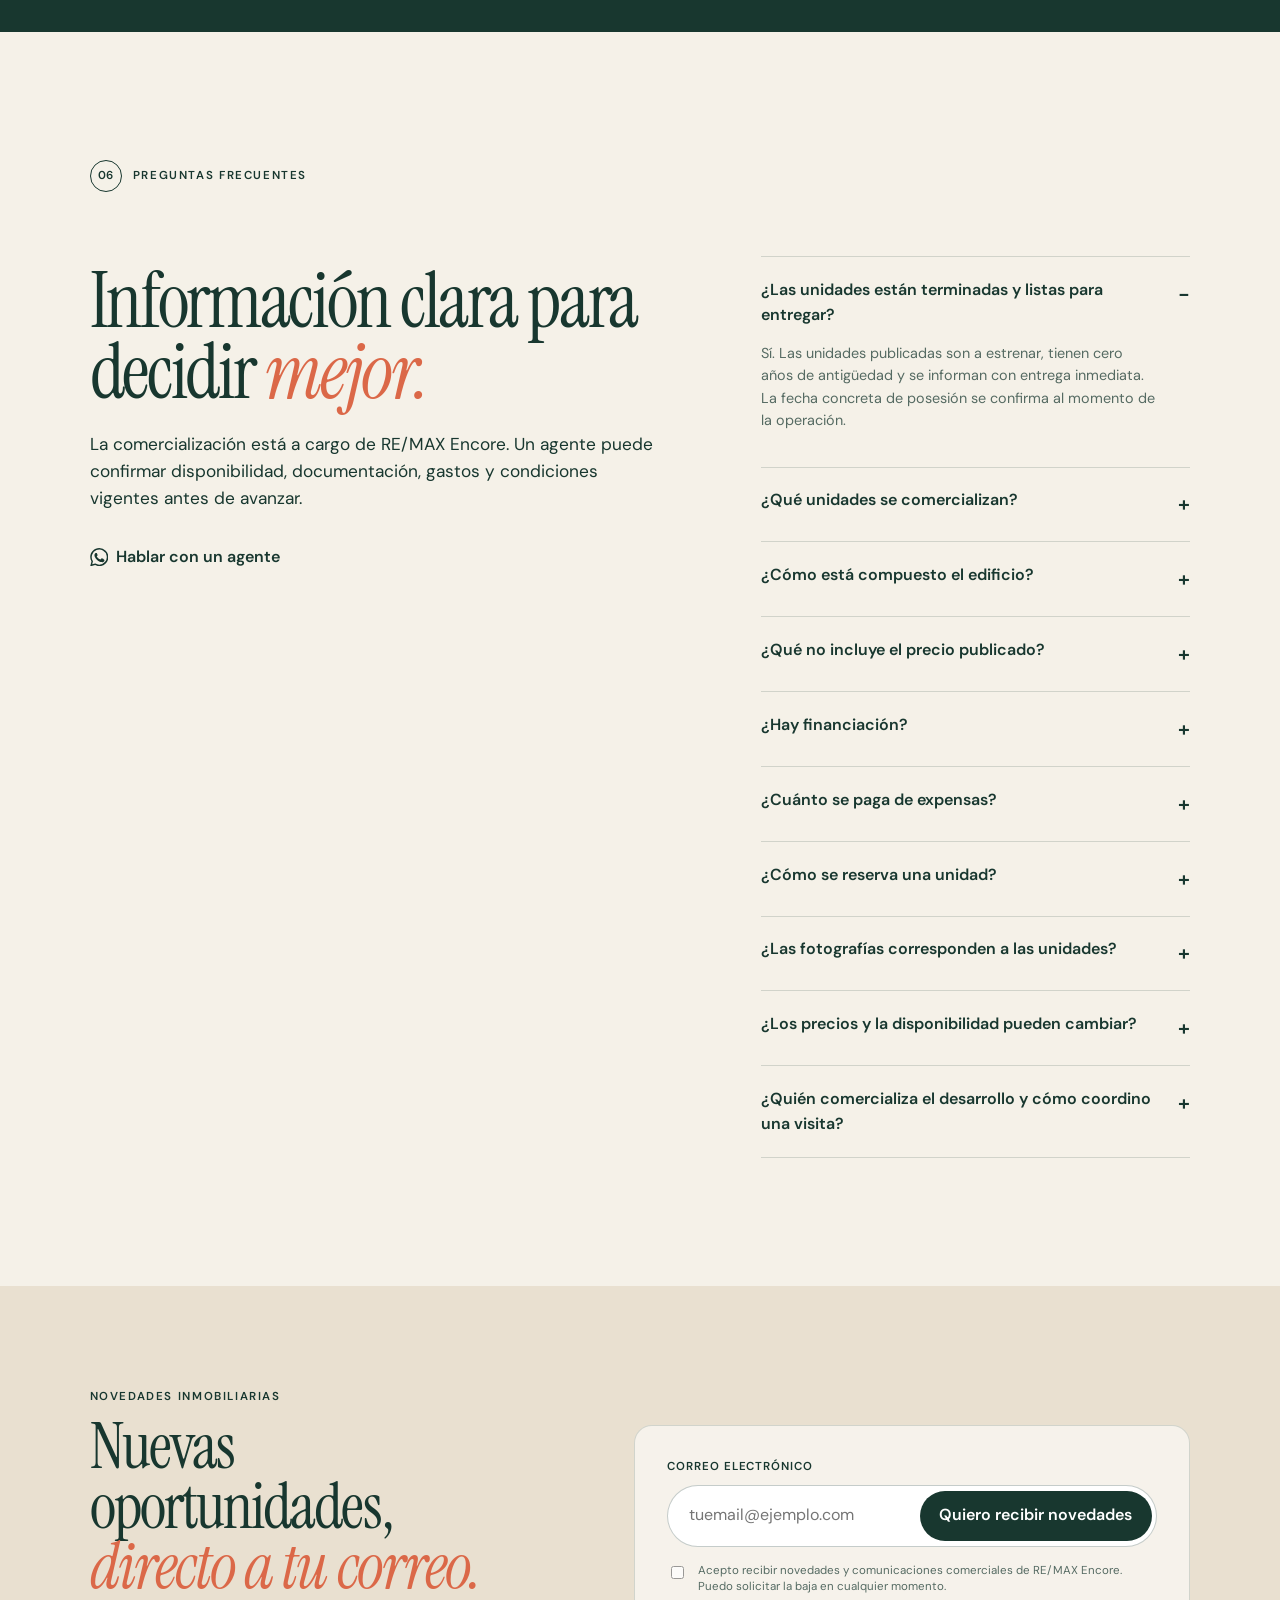
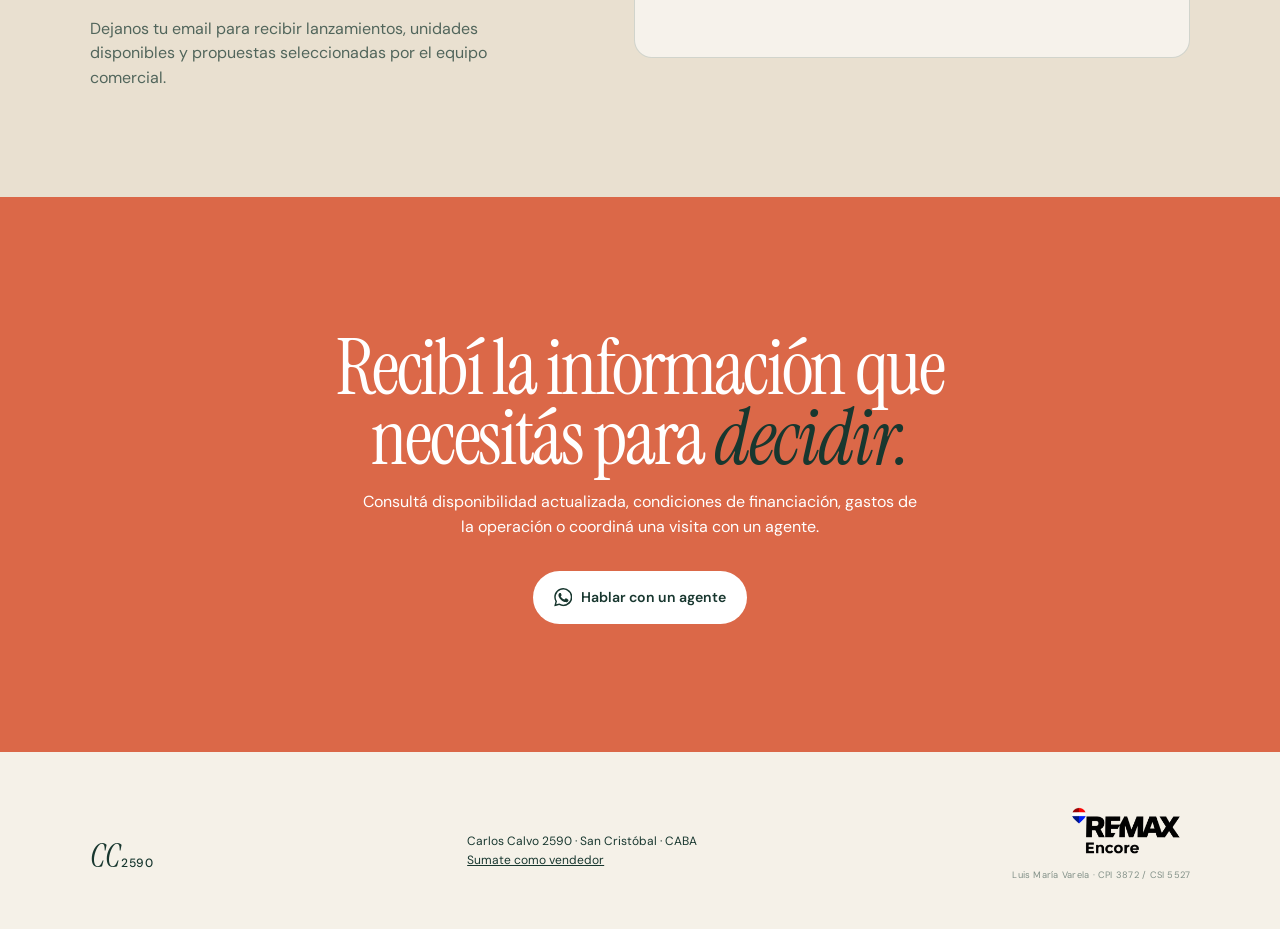
==== commit d23dfde7: "Place broker disclosure below RE/MAX logo" ====
--- a/index.html
+++ b/index.html
@@ -199,7 +199,7 @@
     <section class="contact section" id="contacto"><div class="contact-inner reveal"><h2>Recibí la información que necesitás para <em>decidir.</em></h2><p>Consultá disponibilidad actualizada, condiciones de financiación, gastos de la operación o coordiná una visita con un agente.</p><a class="button button-light whatsapp" data-message="Hola, vi la web de Carlos Calvo 2590 y quiero recibir información comercial actualizada."><svg><use href="#icon-whatsapp"/></svg> Hablar con un agente</a></div></section>
   </main>
 
-  <footer><a class="brand brand-footer" href="#inicio"><span>CC</span><strong>2590</strong></a><p>Carlos Calvo 2590 · San Cristóbal · CABA<br><a href="/sumate">Sumate como vendedor</a></p><img class="footer-logo" src="assets/brand/remax-encore-black.png" alt="RE/MAX Encore"><small class="footer-legal">Luis María Varela · CPI 3872 / CSI 5527</small></footer>
+  <footer><a class="brand brand-footer" href="#inicio"><span>CC</span><strong>2590</strong></a><p>Carlos Calvo 2590 · San Cristóbal · CABA<br><a href="/sumate">Sumate como vendedor</a></p><div class="footer-commercial"><img class="footer-logo" src="assets/brand/remax-encore-black.png" alt="RE/MAX Encore"><small class="footer-legal">Luis María Varela · CPI 3872 / CSI 5527</small></div></footer>
 
   <a class="floating-whatsapp whatsapp" aria-label="Hablar con un agente por WhatsApp" title="Hablar con un agente" data-message="Hola, quiero recibir información sobre Carlos Calvo 2590."><svg><use href="#icon-whatsapp"/></svg></a>
 
--- a/legal.css
+++ b/legal.css
@@ -1,14 +1,23 @@
+.footer-commercial {
+  display: grid;
+  justify-items: end;
+  gap: 0.35rem;
+}
+
 .footer-legal {
-  grid-column: 1 / -1;
-  margin-top: -0.8rem;
   font-size: 0.58rem;
   line-height: 1.3;
   letter-spacing: 0.025em;
+  text-align: right;
   opacity: 0.52;
 }
 
-@media (max-width: 620px) {
+@media (max-width: 900px) {
+  .footer-commercial {
+    justify-items: start;
+  }
+
   .footer-legal {
-    margin-top: -0.35rem;
+    text-align: left;
   }
 }
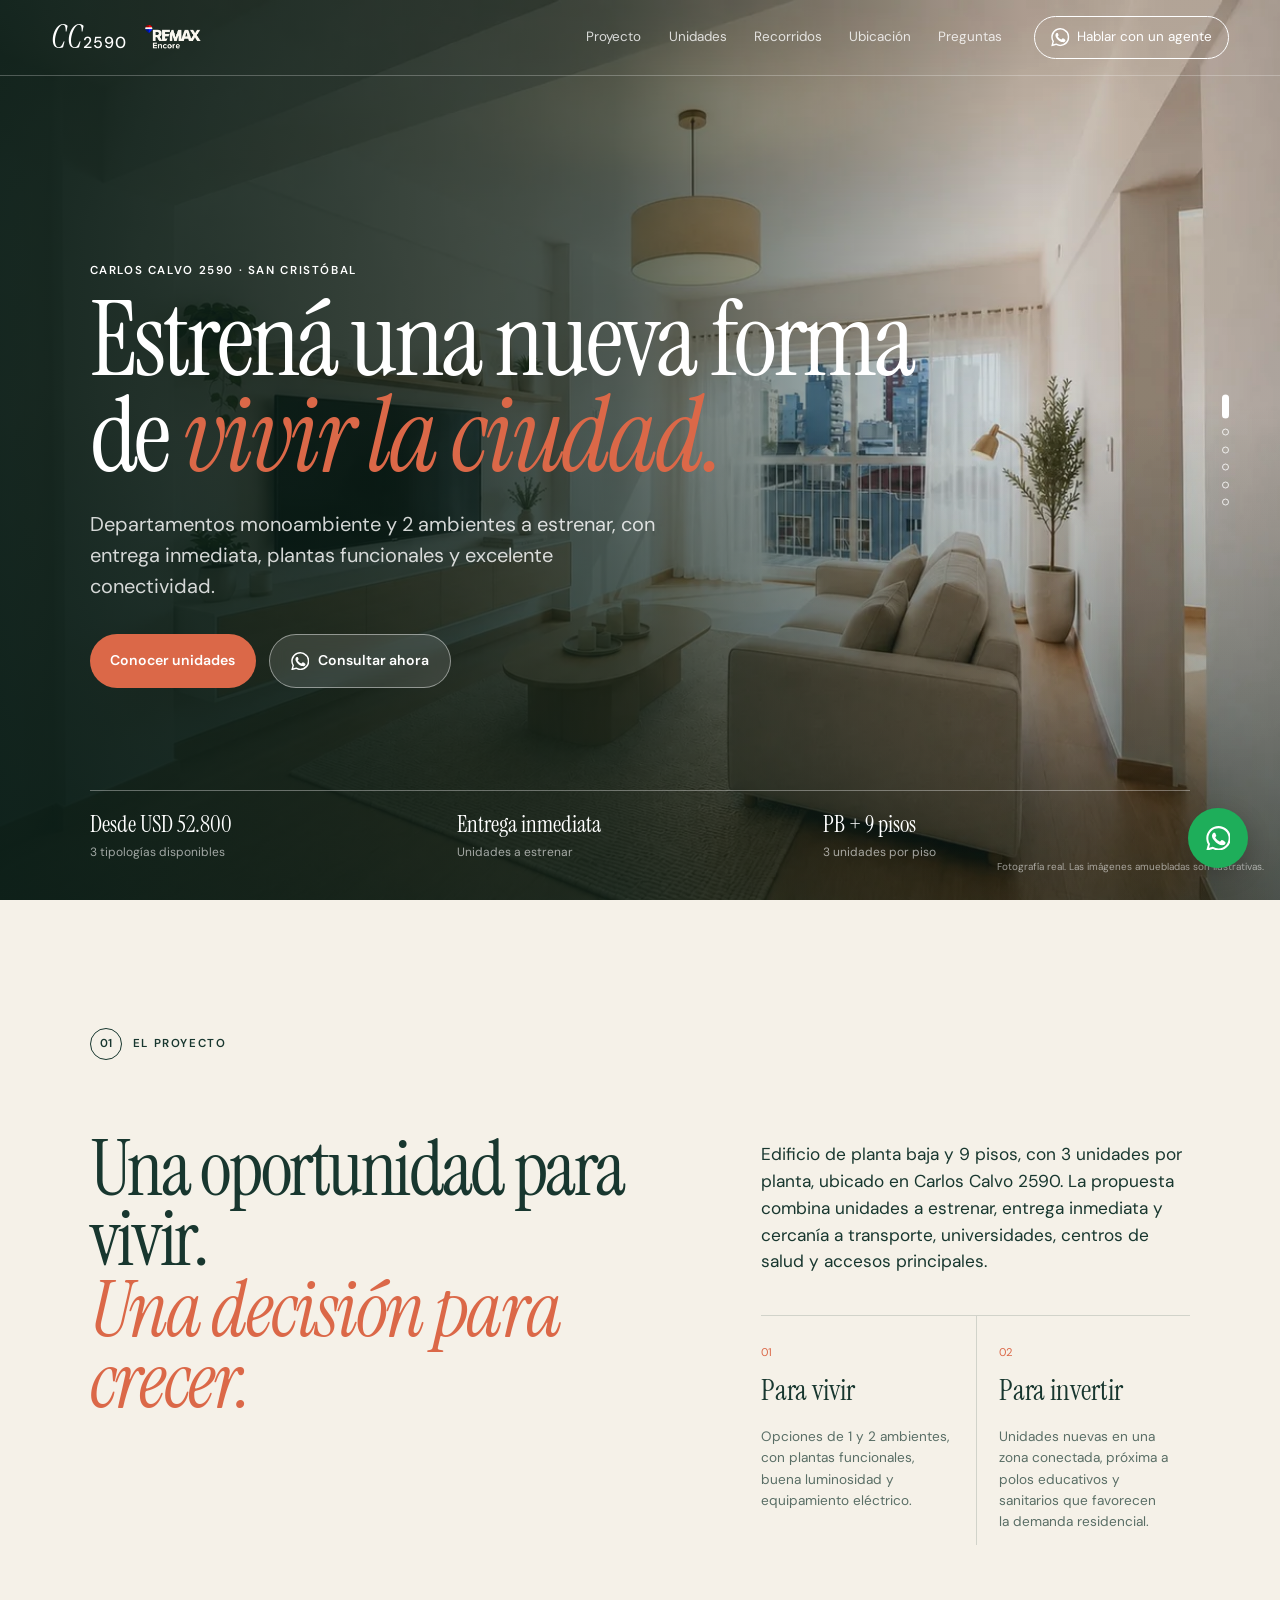
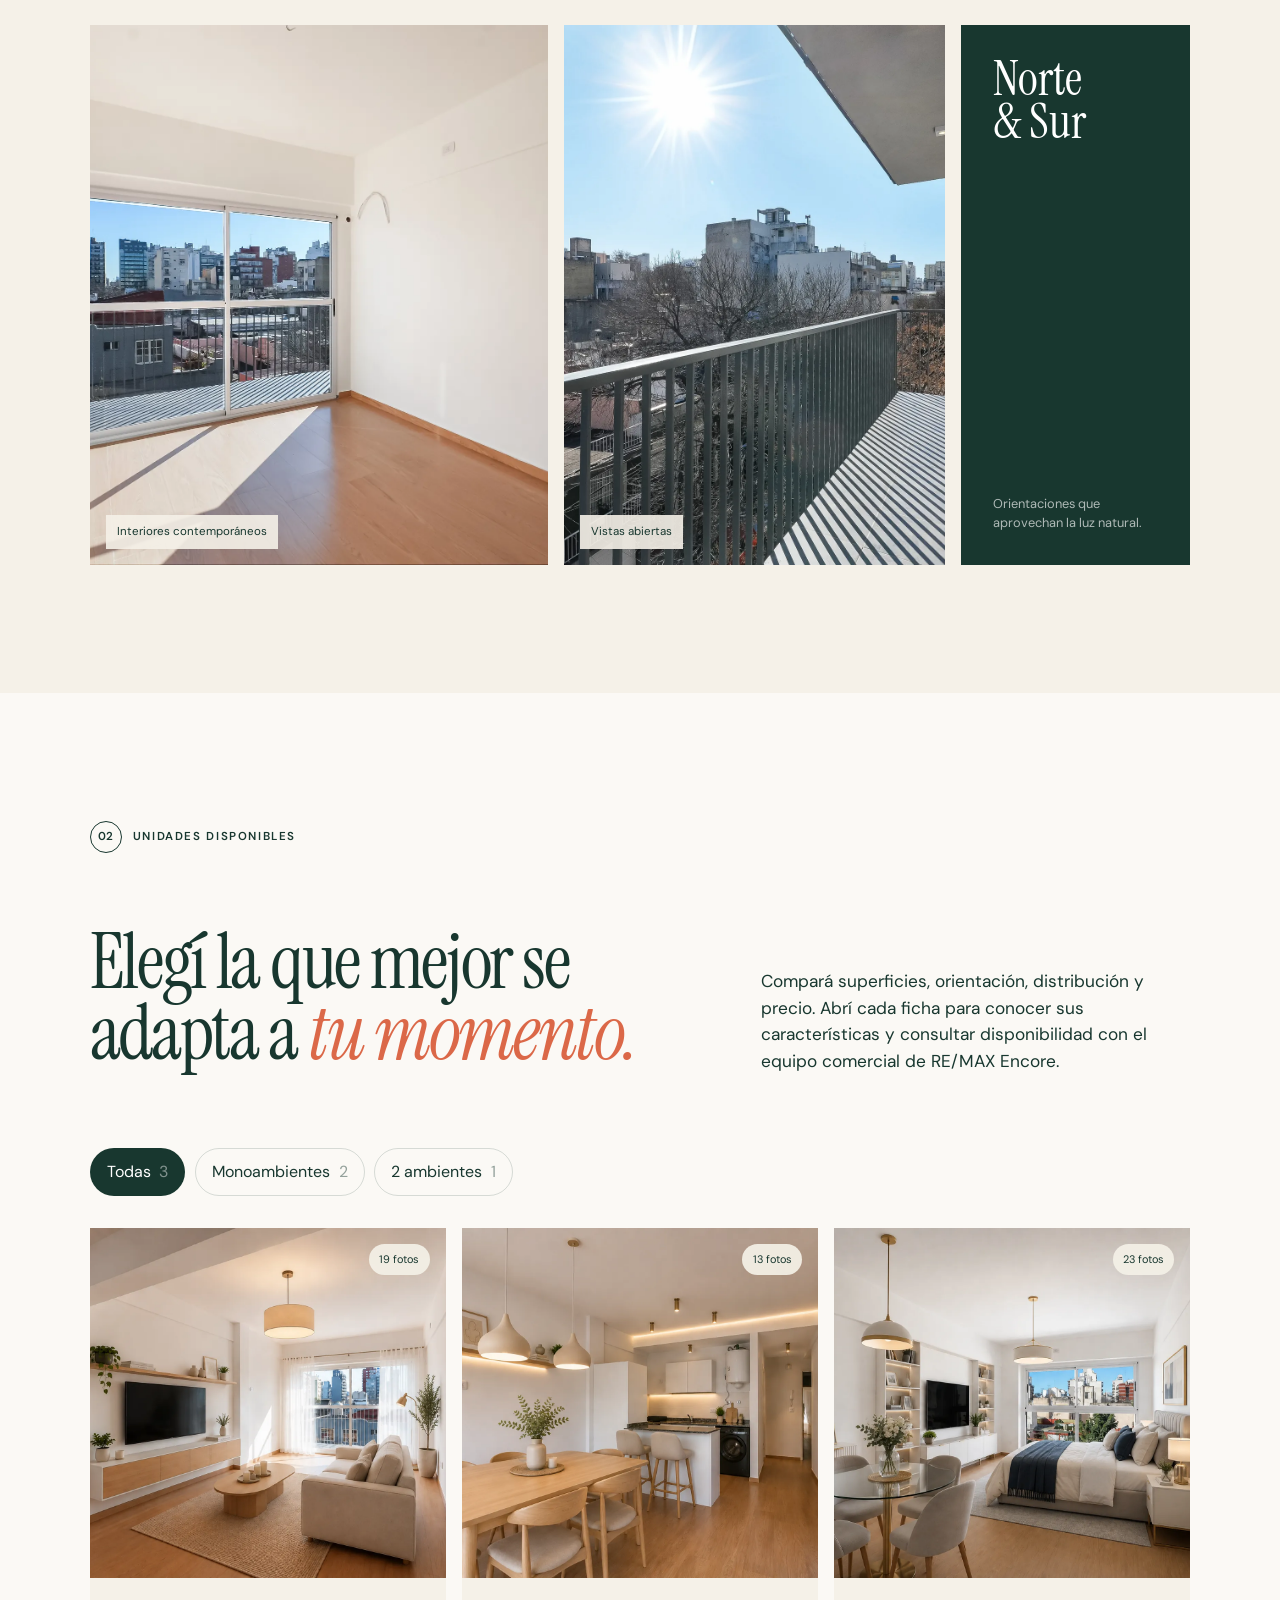
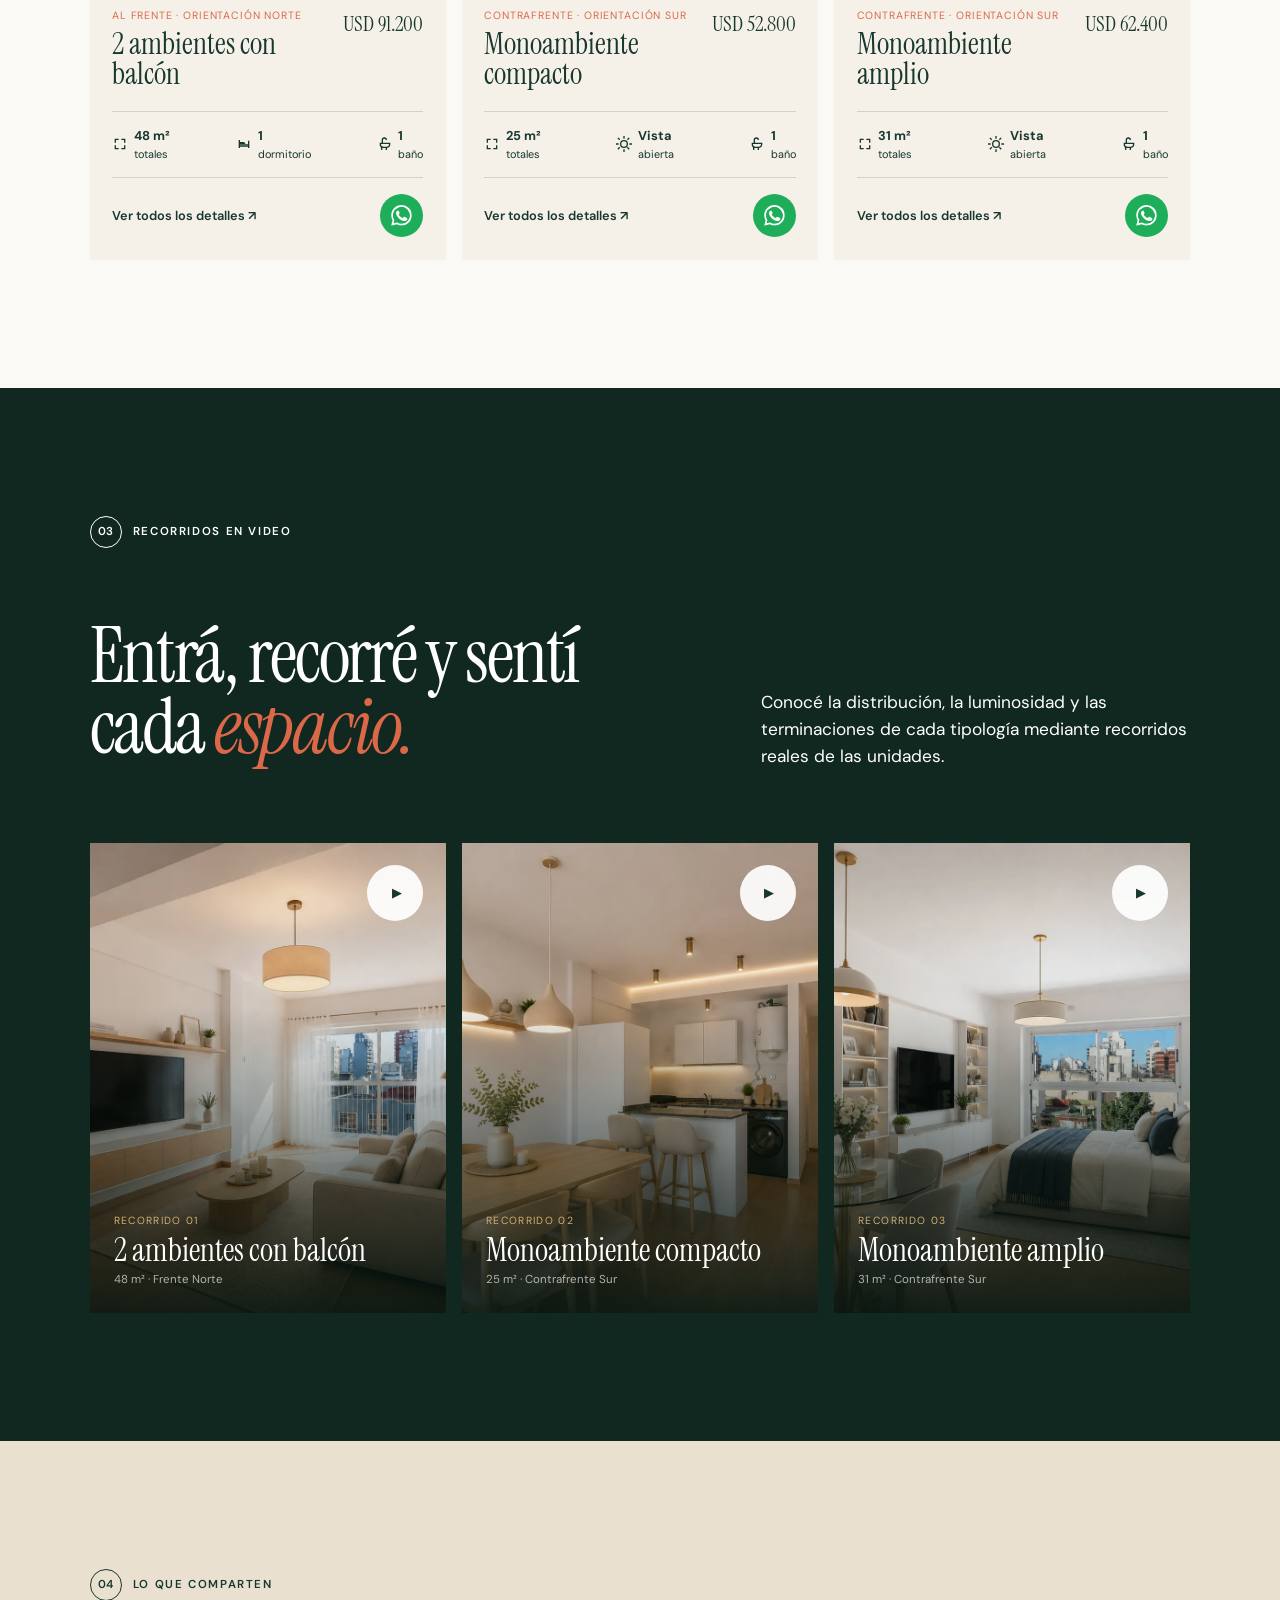
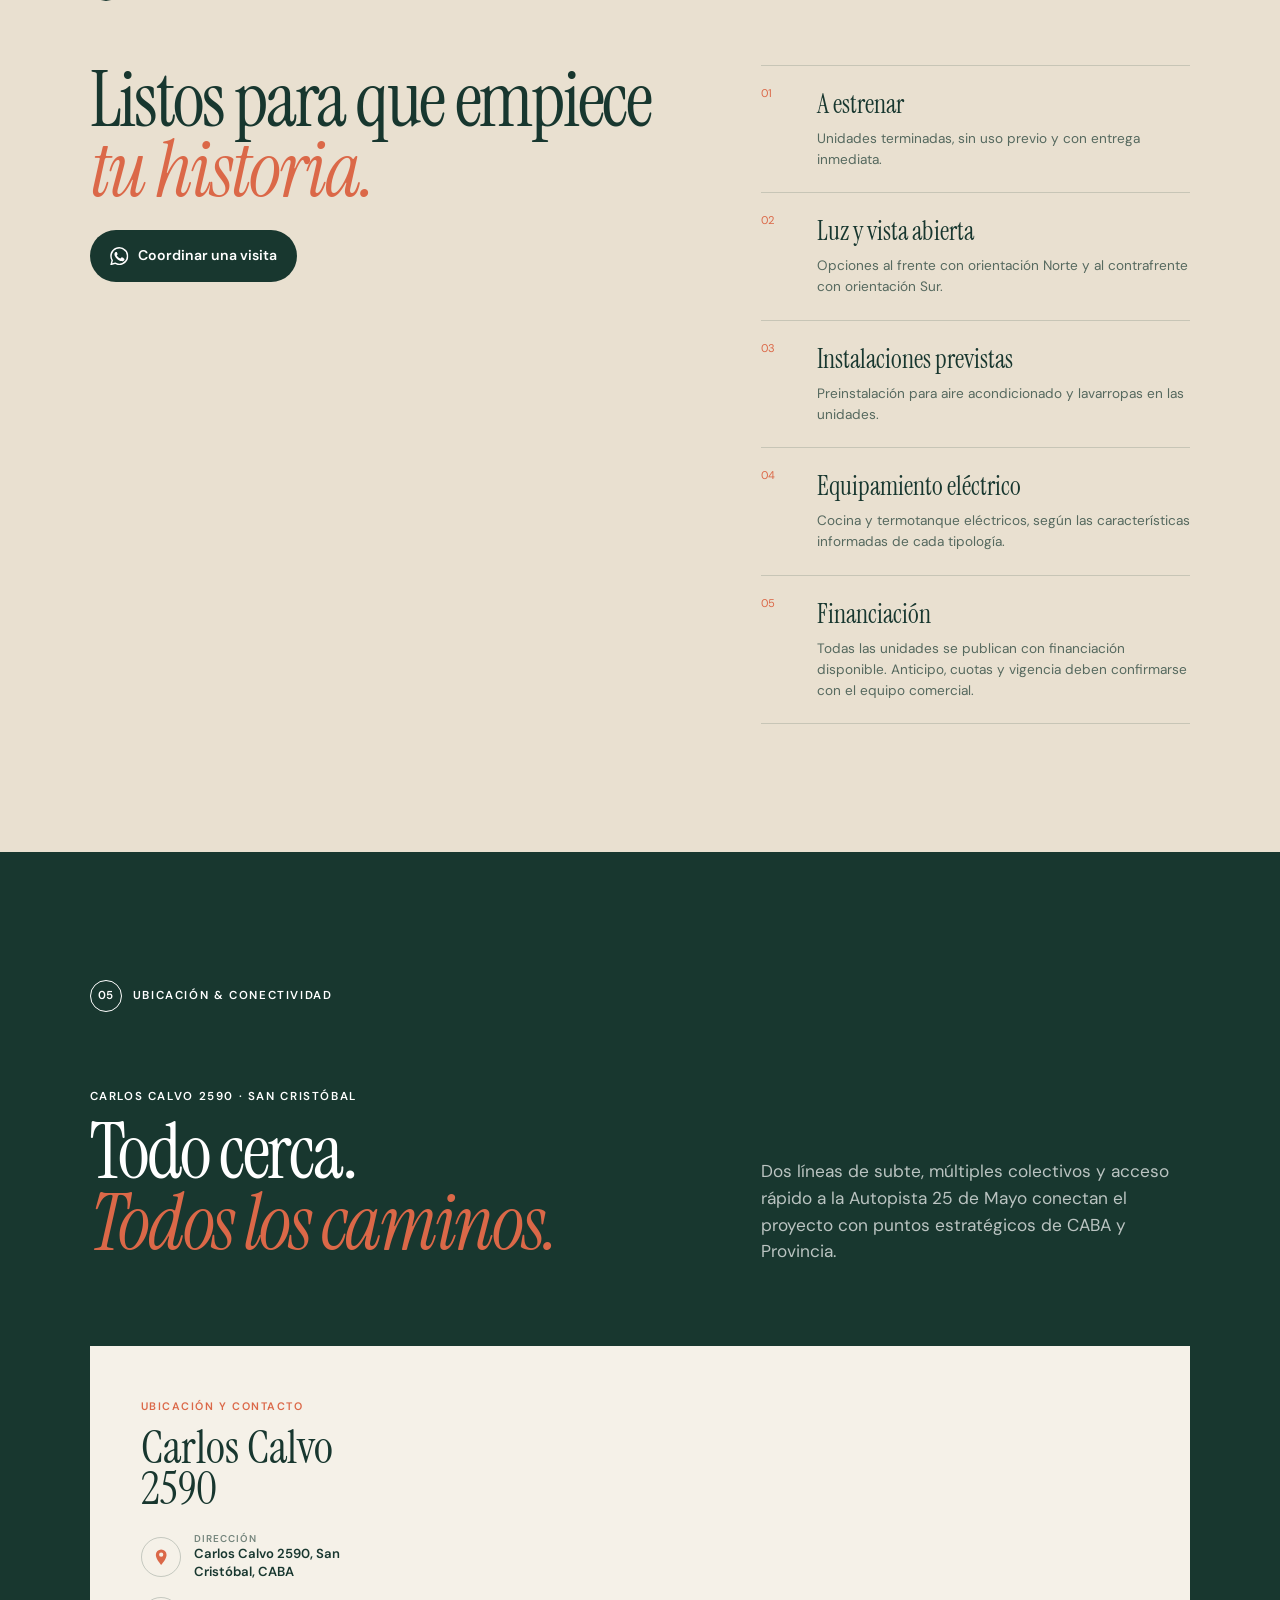
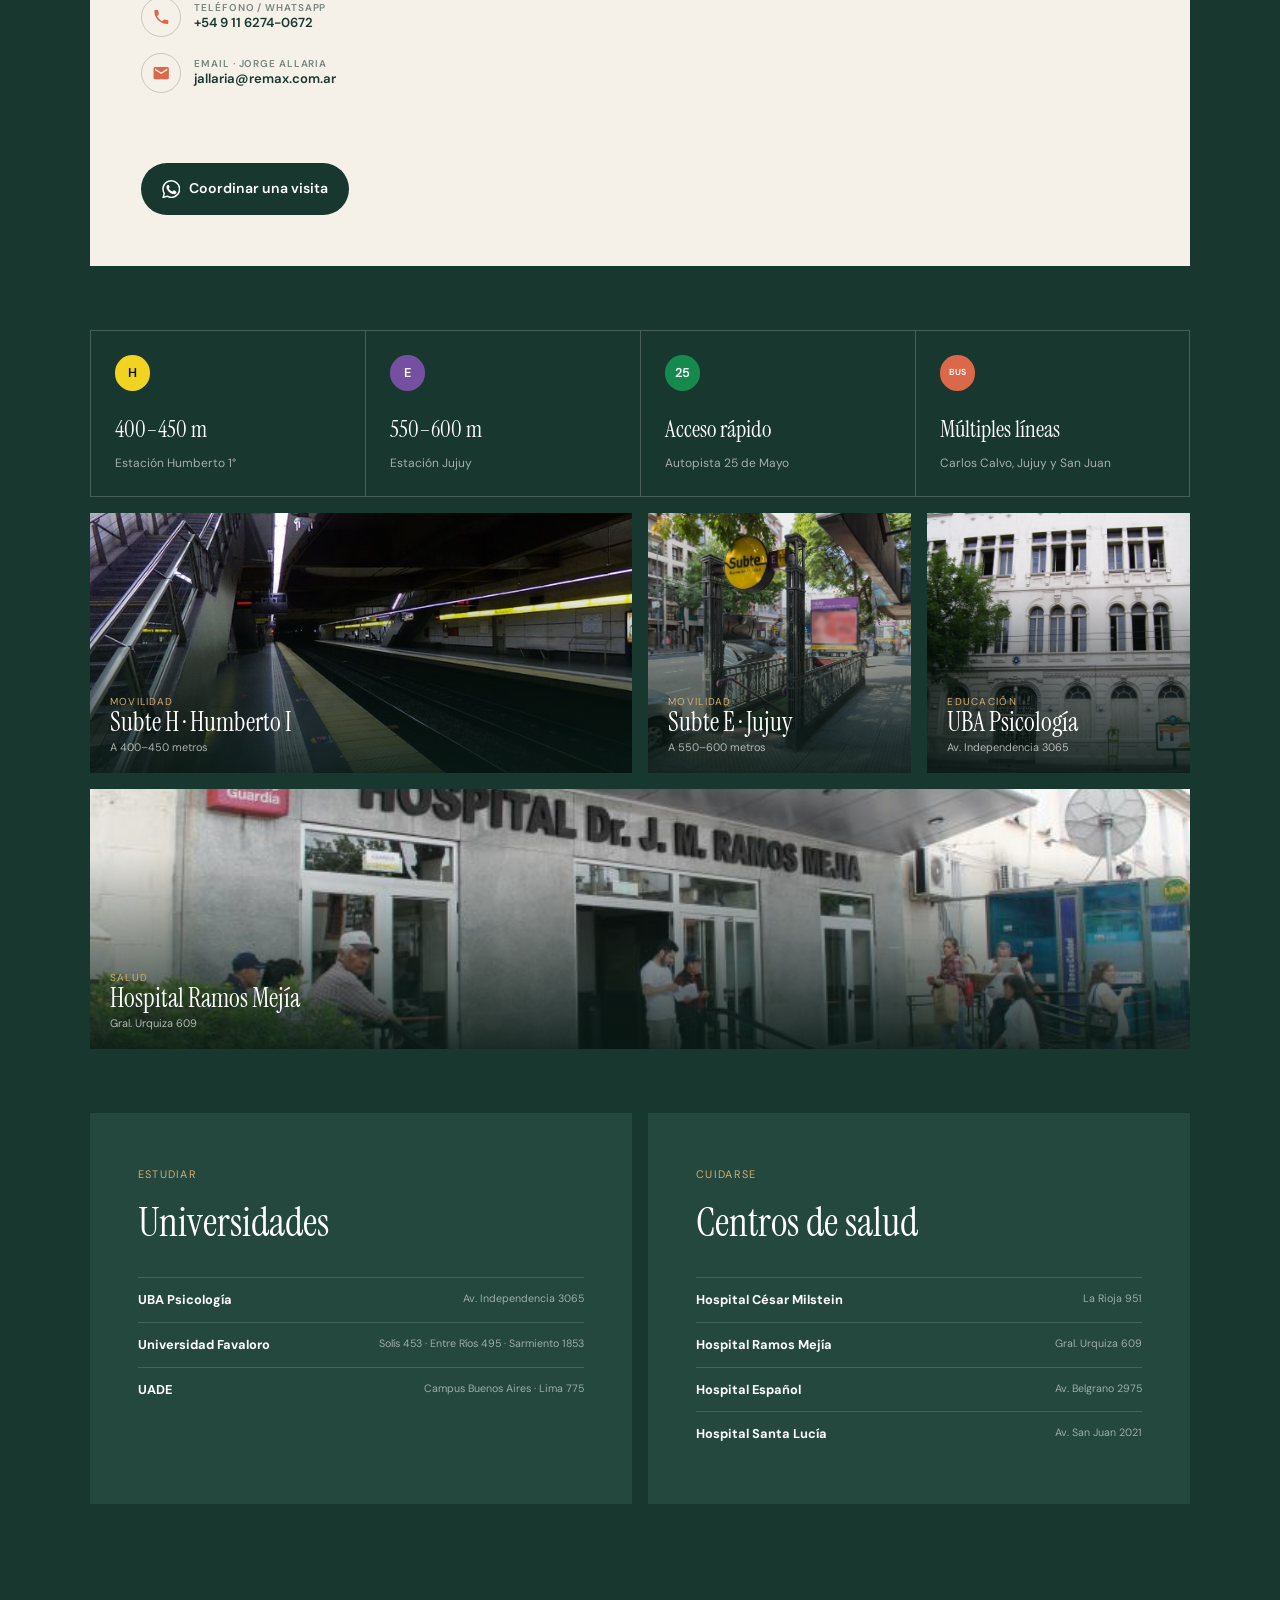
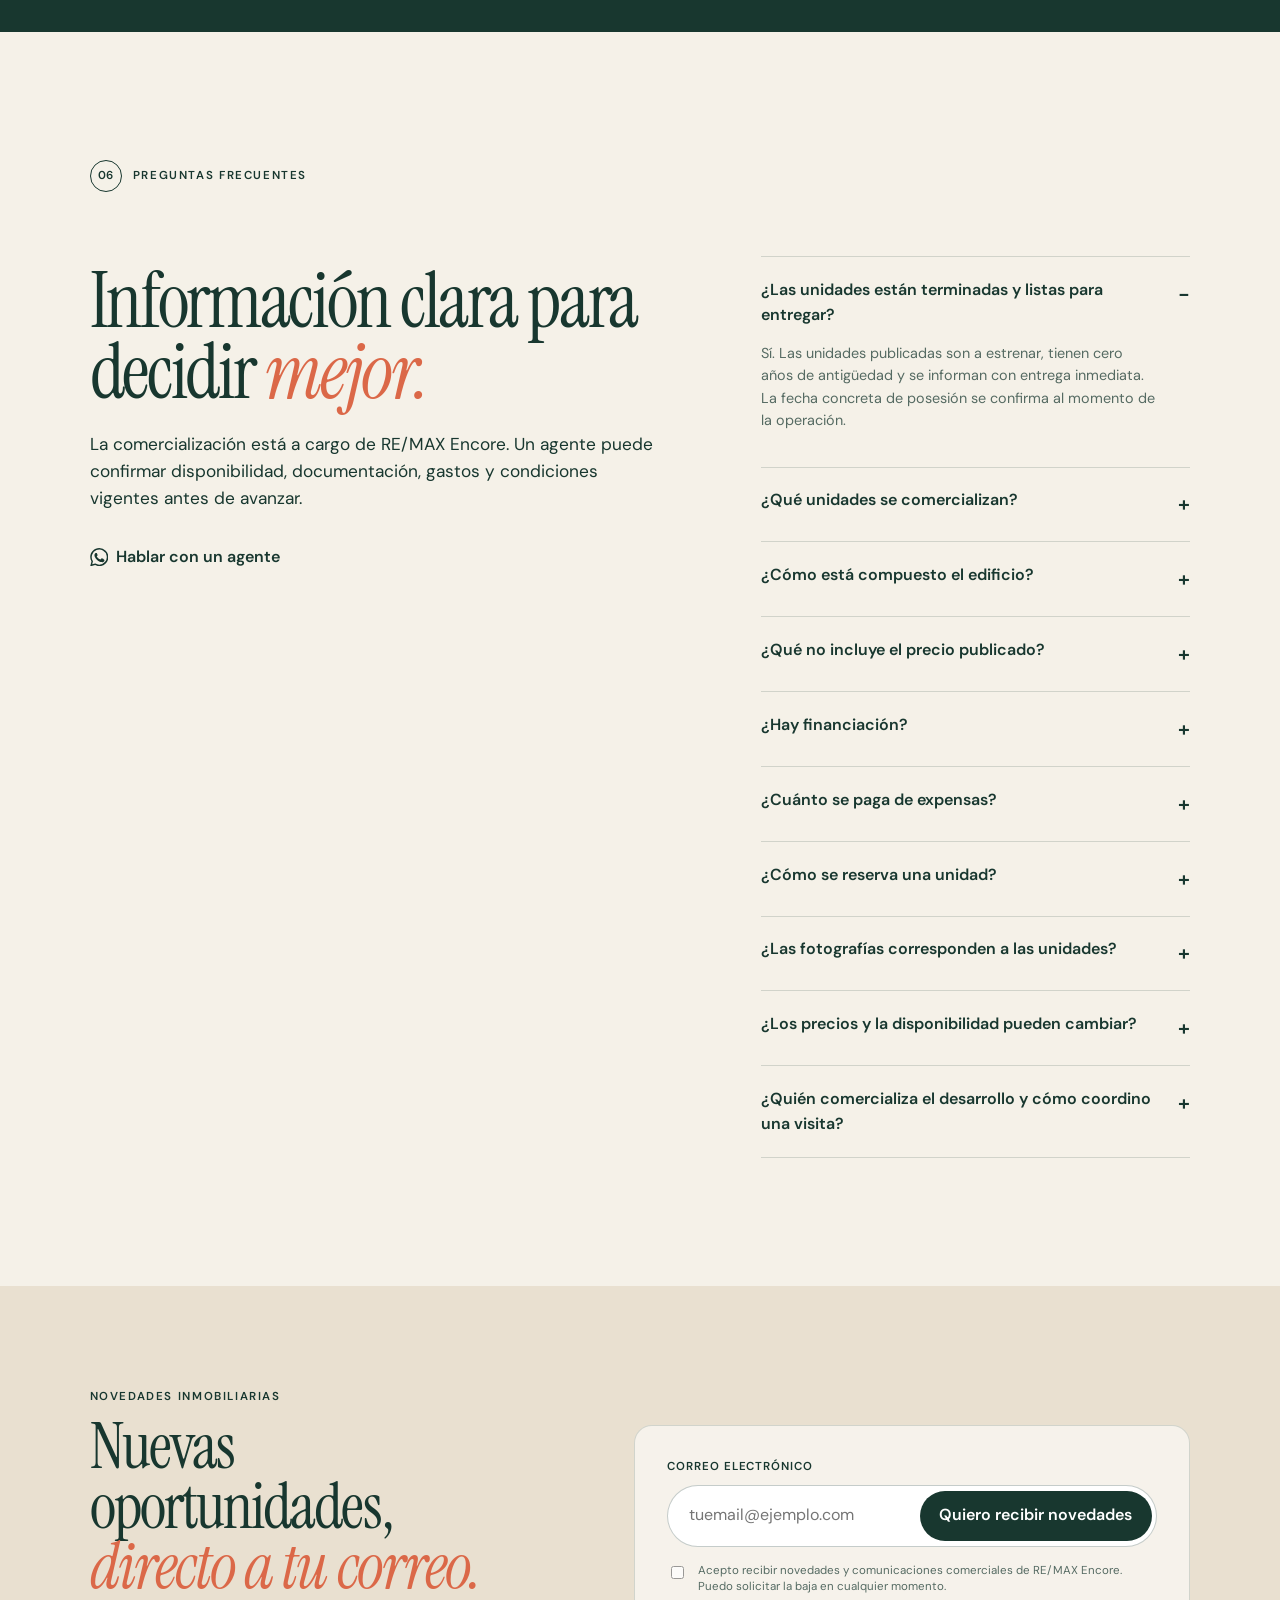
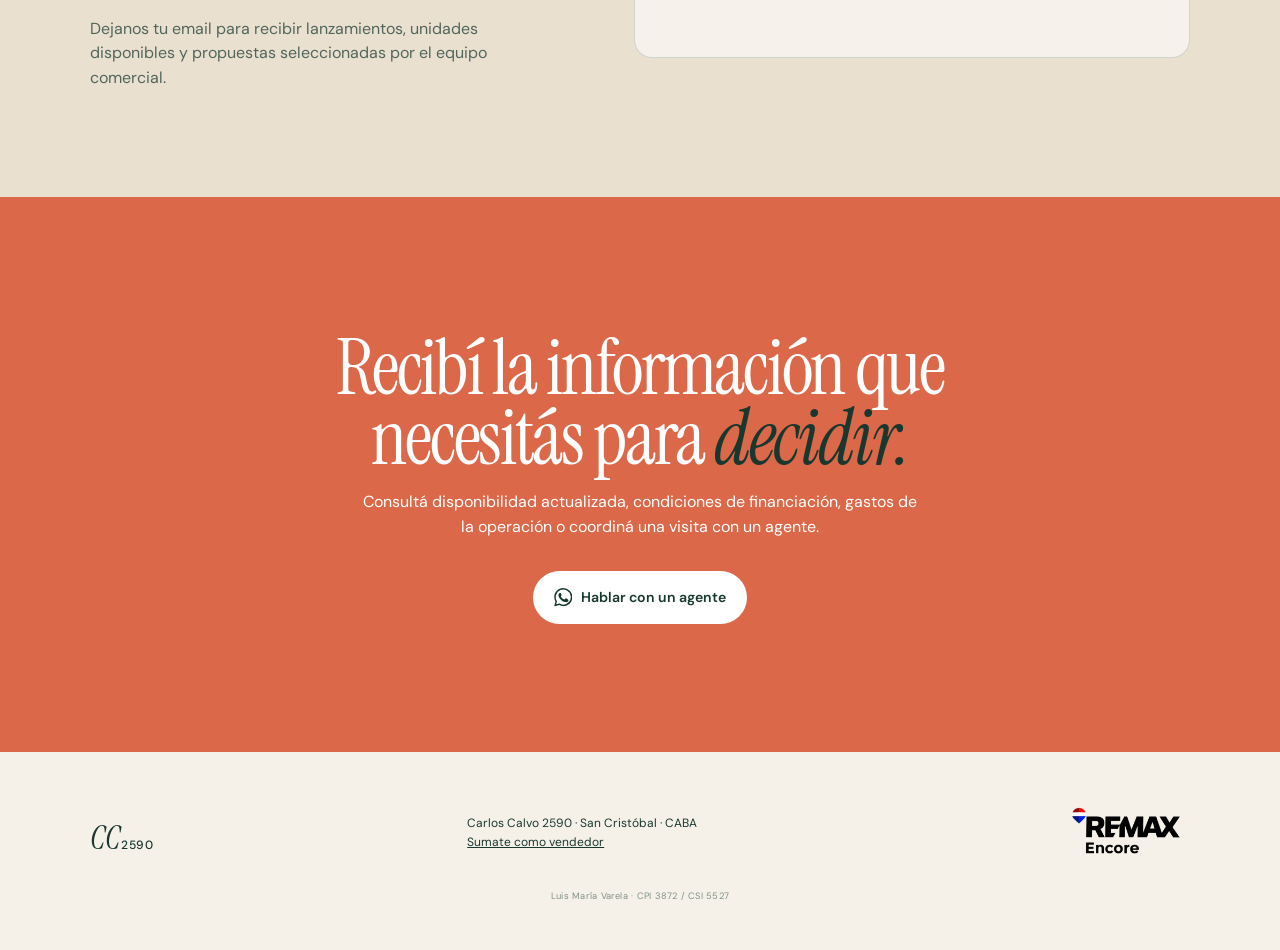
==== commit 5b8461fa: "Center broker disclosure below footer" ====
--- a/index.html
+++ b/index.html
@@ -199,7 +199,7 @@
     <section class="contact section" id="contacto"><div class="contact-inner reveal"><h2>Recibí la información que necesitás para <em>decidir.</em></h2><p>Consultá disponibilidad actualizada, condiciones de financiación, gastos de la operación o coordiná una visita con un agente.</p><a class="button button-light whatsapp" data-message="Hola, vi la web de Carlos Calvo 2590 y quiero recibir información comercial actualizada."><svg><use href="#icon-whatsapp"/></svg> Hablar con un agente</a></div></section>
   </main>
 
-  <footer><a class="brand brand-footer" href="#inicio"><span>CC</span><strong>2590</strong></a><p>Carlos Calvo 2590 · San Cristóbal · CABA<br><a href="/sumate">Sumate como vendedor</a></p><div class="footer-commercial"><img class="footer-logo" src="assets/brand/remax-encore-black.png" alt="RE/MAX Encore"><small class="footer-legal">Luis María Varela · CPI 3872 / CSI 5527</small></div></footer>
+  <footer><a class="brand brand-footer" href="#inicio"><span>CC</span><strong>2590</strong></a><p>Carlos Calvo 2590 · San Cristóbal · CABA<br><a href="/sumate">Sumate como vendedor</a></p><img class="footer-logo" src="assets/brand/remax-encore-black.png" alt="RE/MAX Encore"><small class="footer-legal">Luis María Varela · CPI 3872 / CSI 5527</small></footer>
 
   <a class="floating-whatsapp whatsapp" aria-label="Hablar con un agente por WhatsApp" title="Hablar con un agente" data-message="Hola, quiero recibir información sobre Carlos Calvo 2590."><svg><use href="#icon-whatsapp"/></svg></a>
 
--- a/legal.css
+++ b/legal.css
@@ -1,23 +1,10 @@
-.footer-commercial {
-  display: grid;
-  justify-items: end;
-  gap: 0.35rem;
-}
-
 .footer-legal {
+  grid-column: 1 / -1;
+  width: 100%;
+  margin-top: -0.35rem;
   font-size: 0.58rem;
   line-height: 1.3;
   letter-spacing: 0.025em;
-  text-align: right;
+  text-align: center;
   opacity: 0.52;
 }
-
-@media (max-width: 900px) {
-  .footer-commercial {
-    justify-items: start;
-  }
-
-  .footer-legal {
-    text-align: left;
-  }
-}
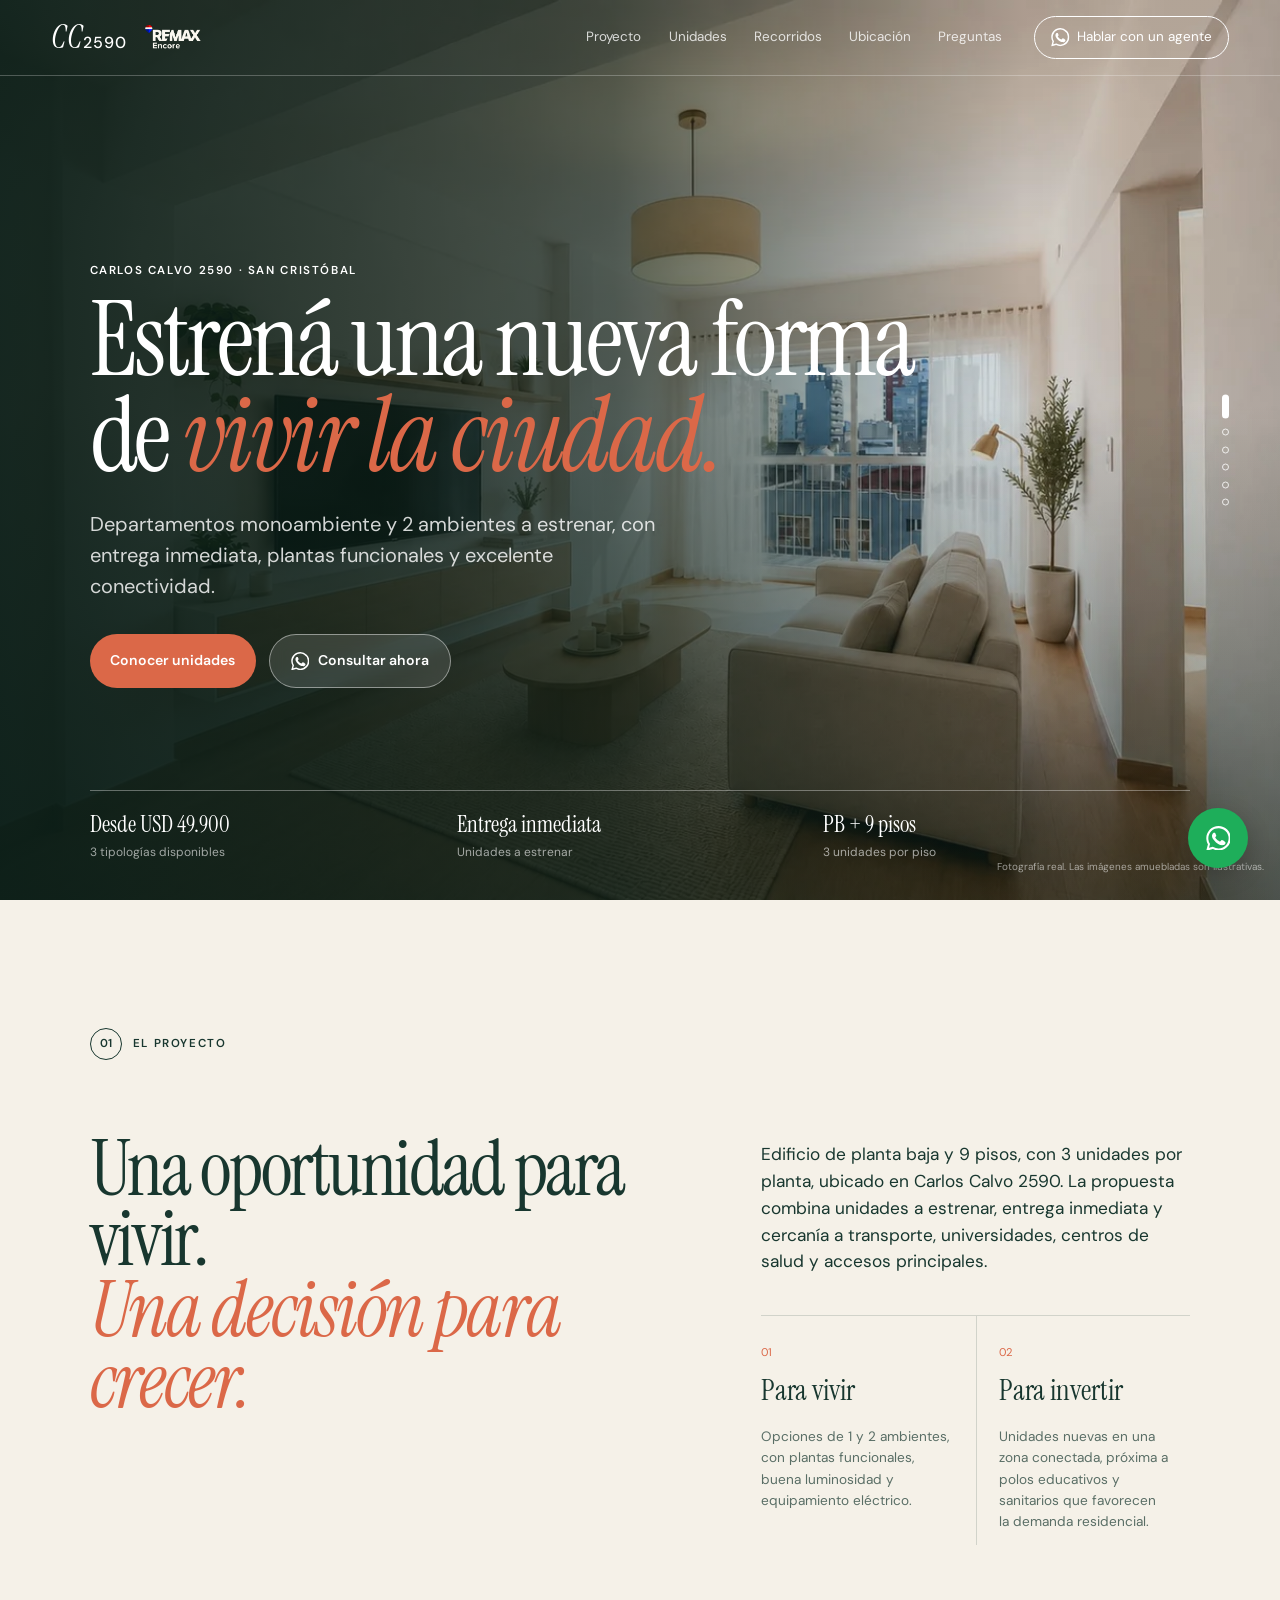
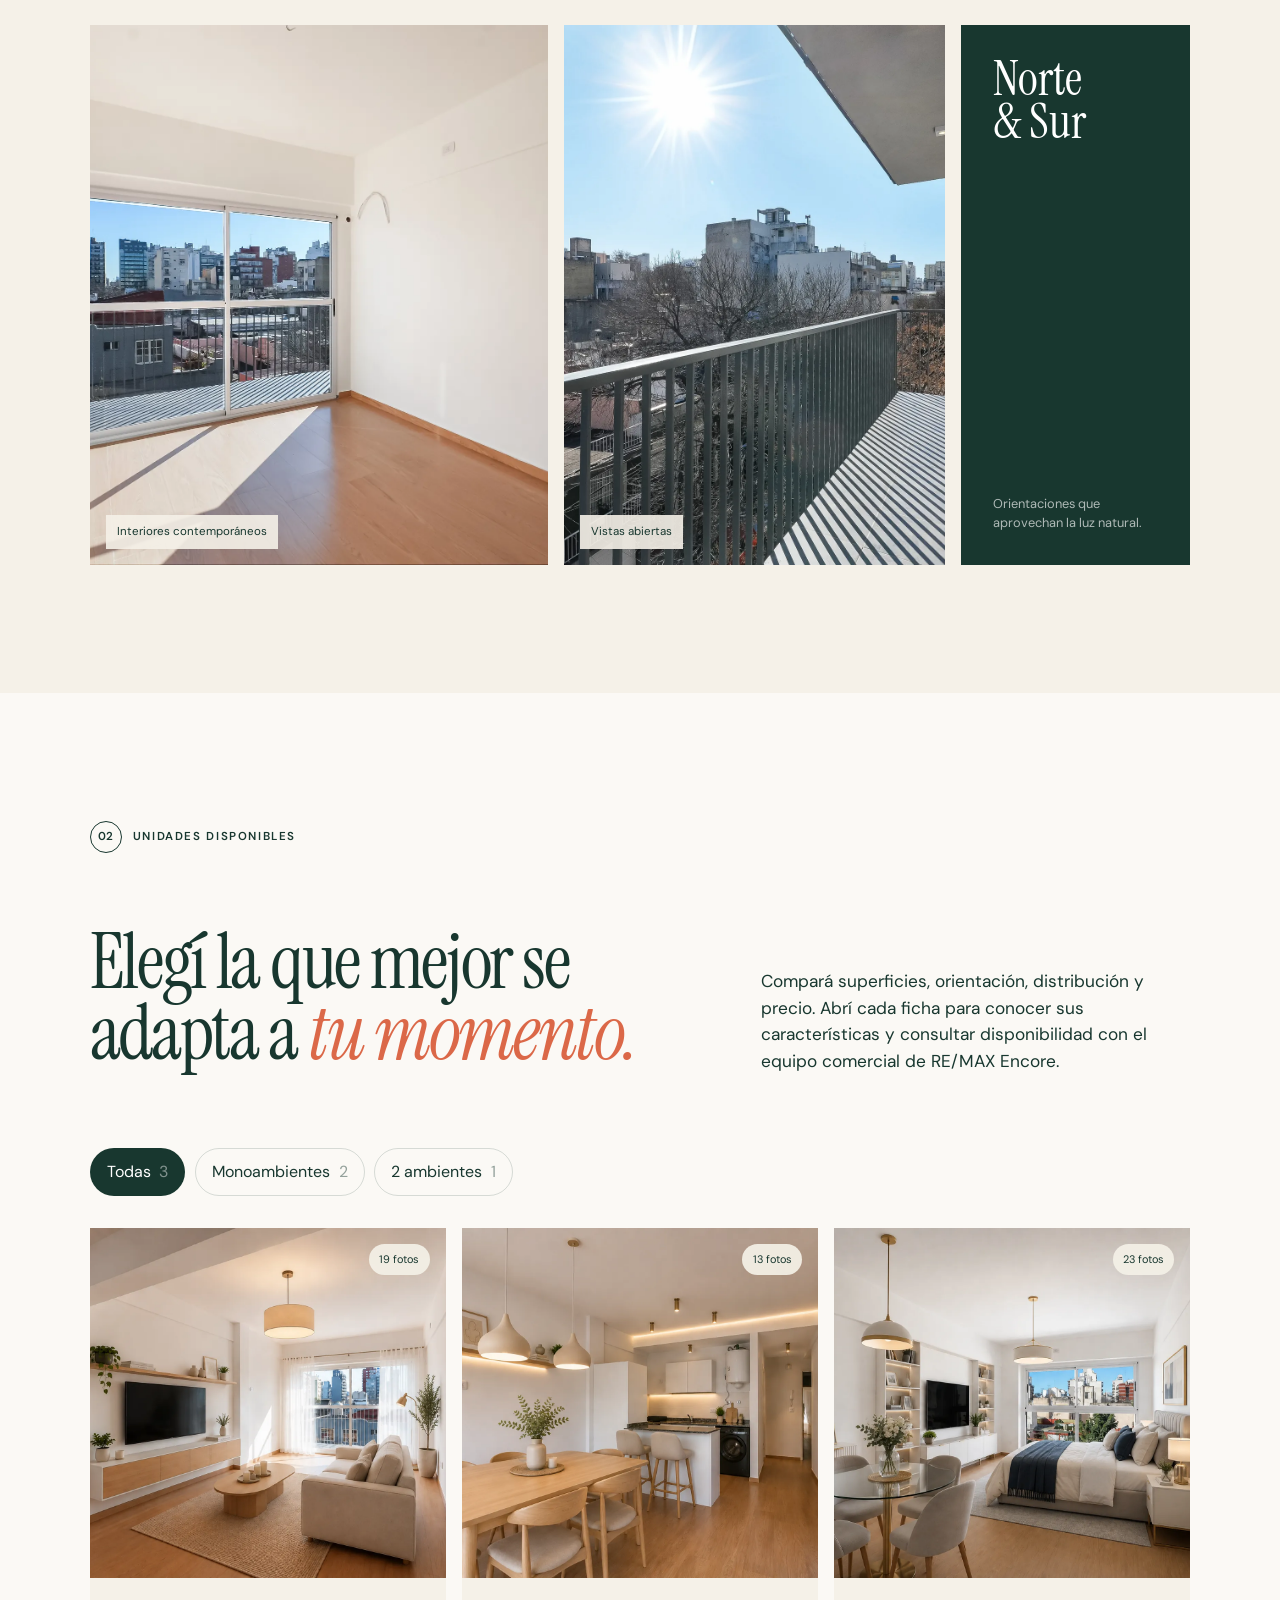
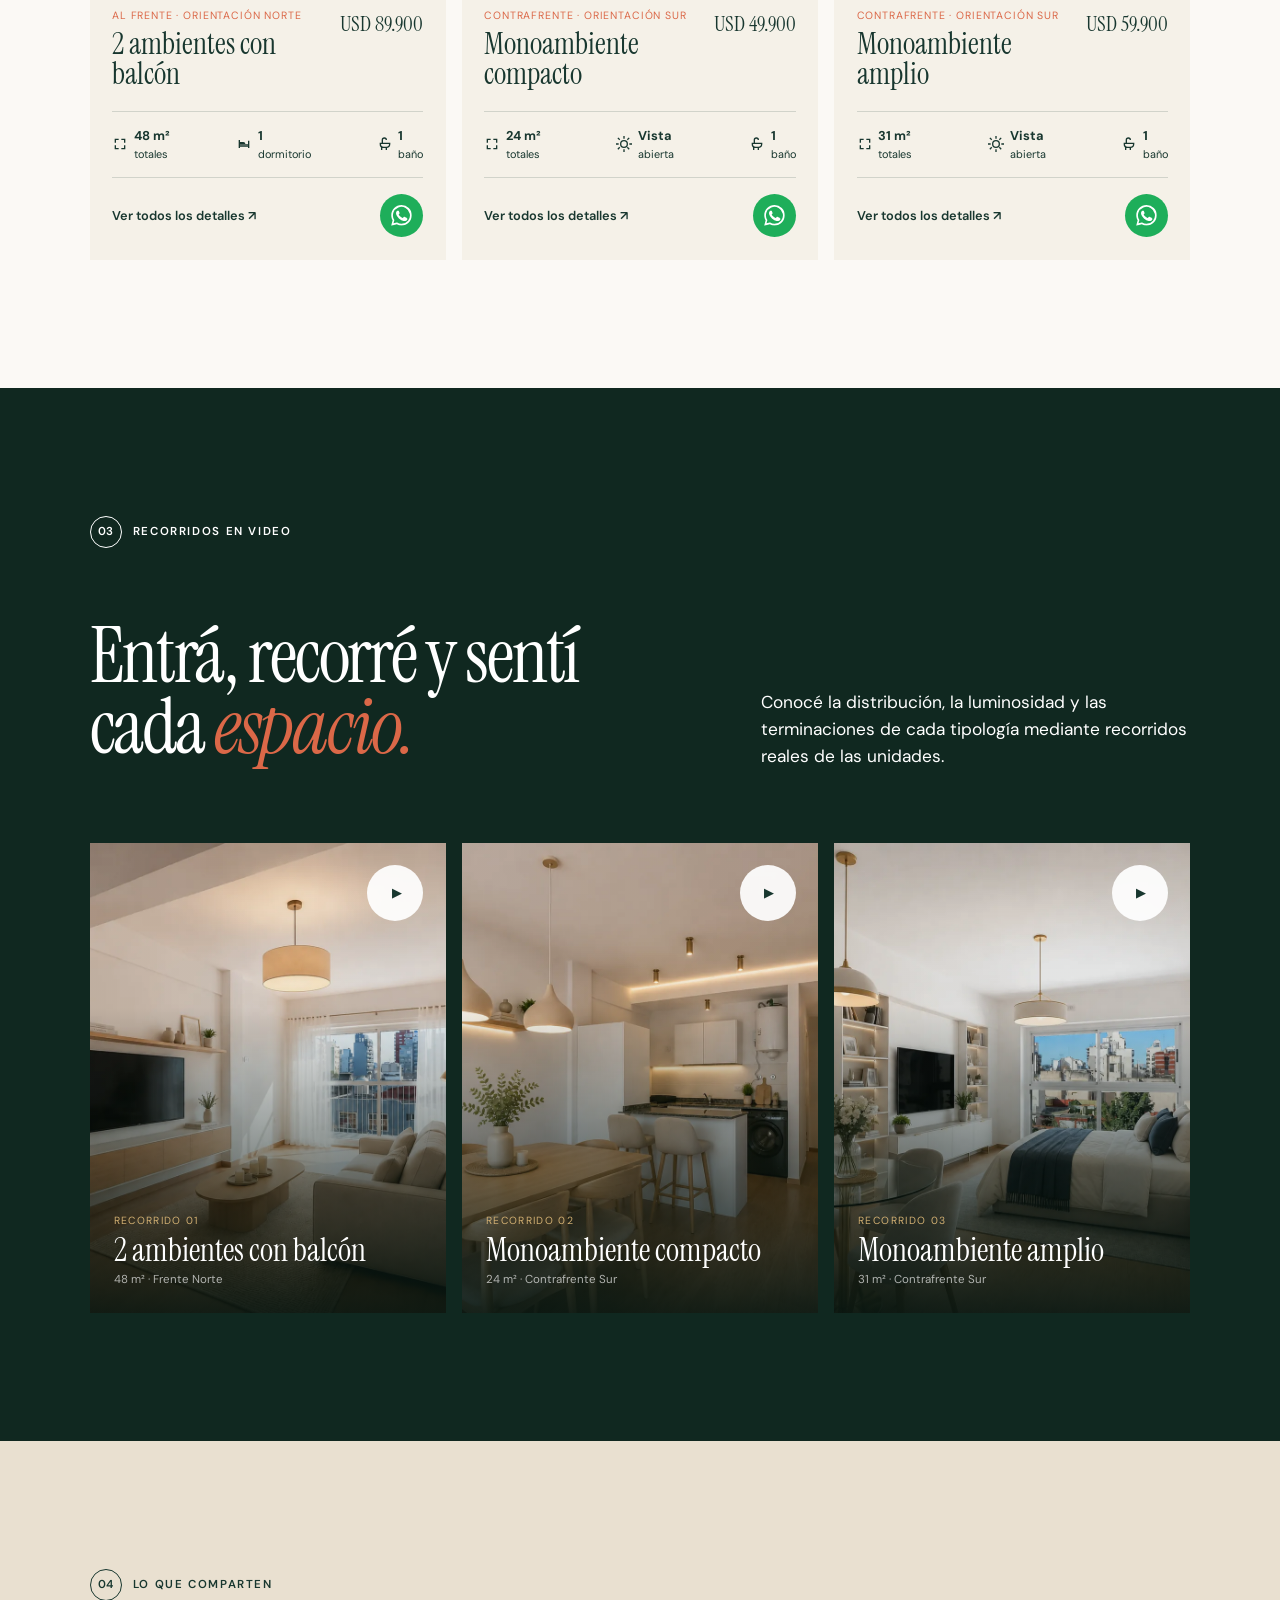
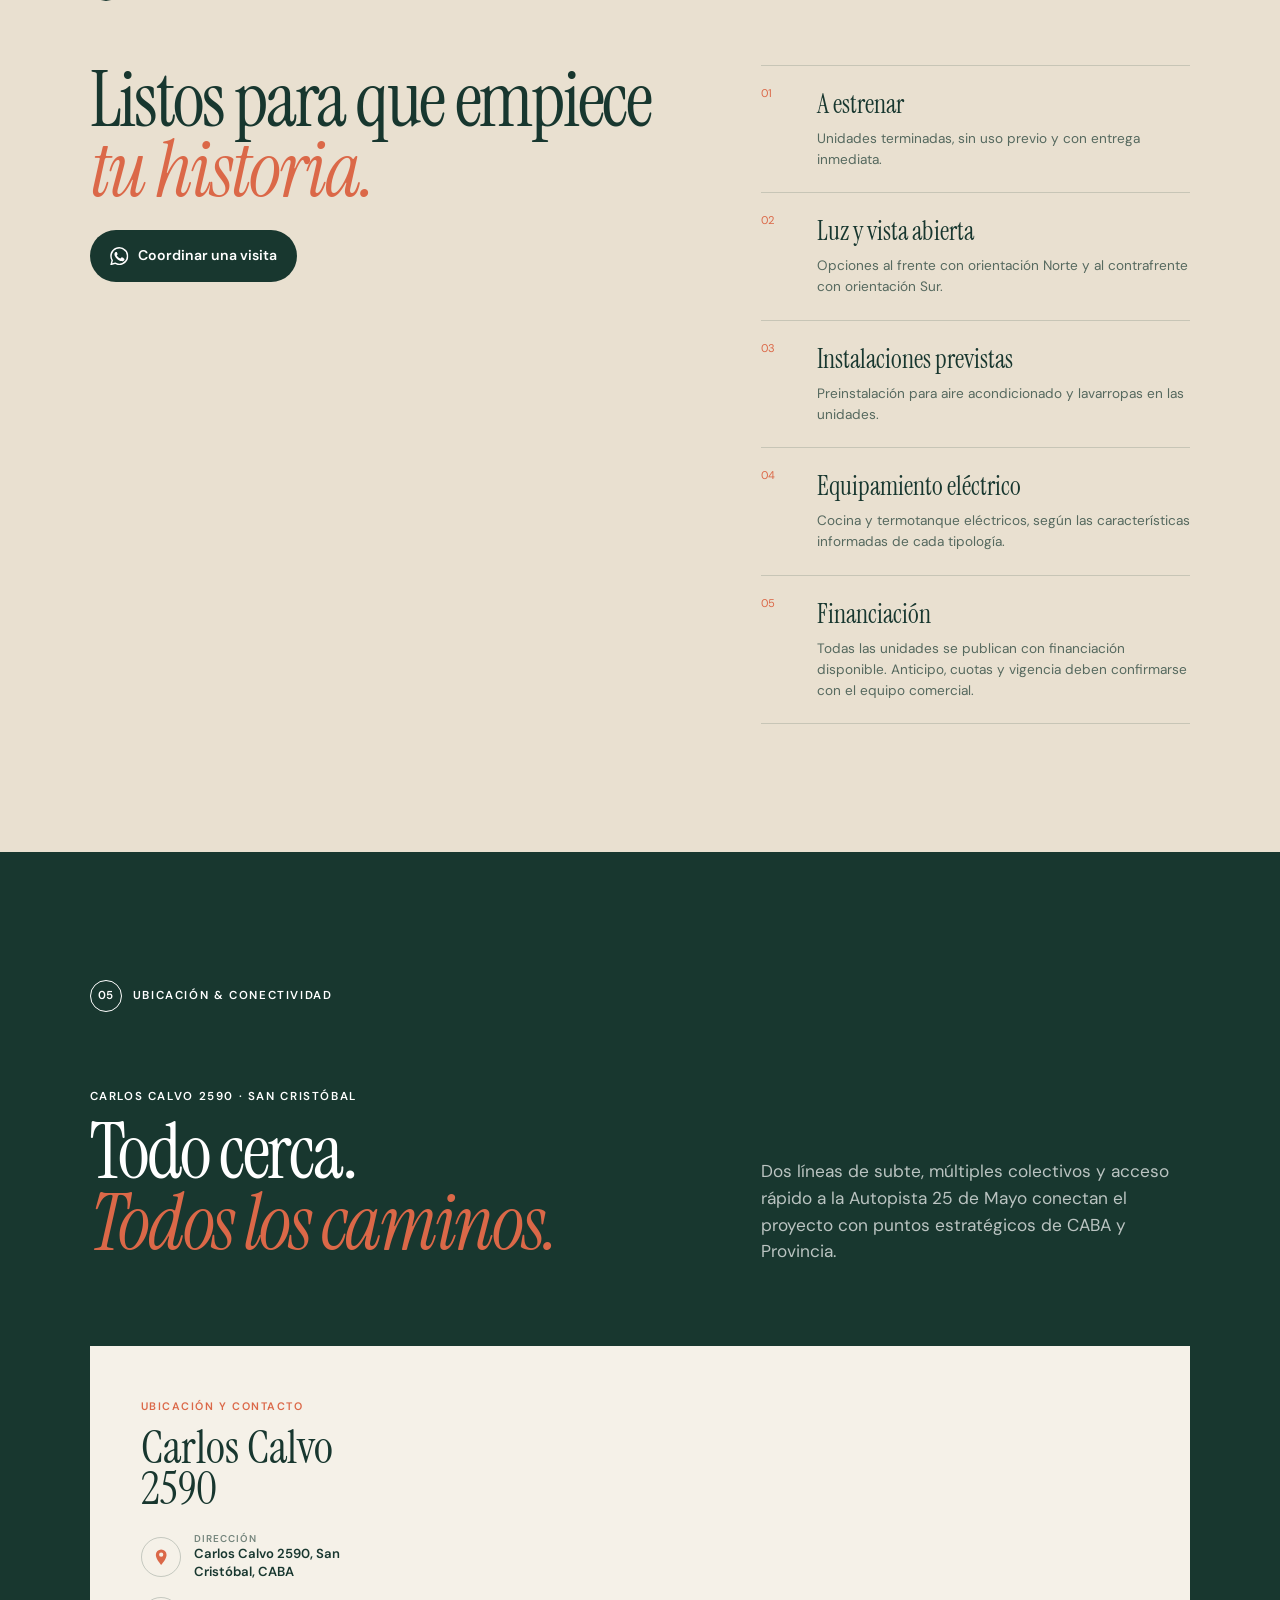
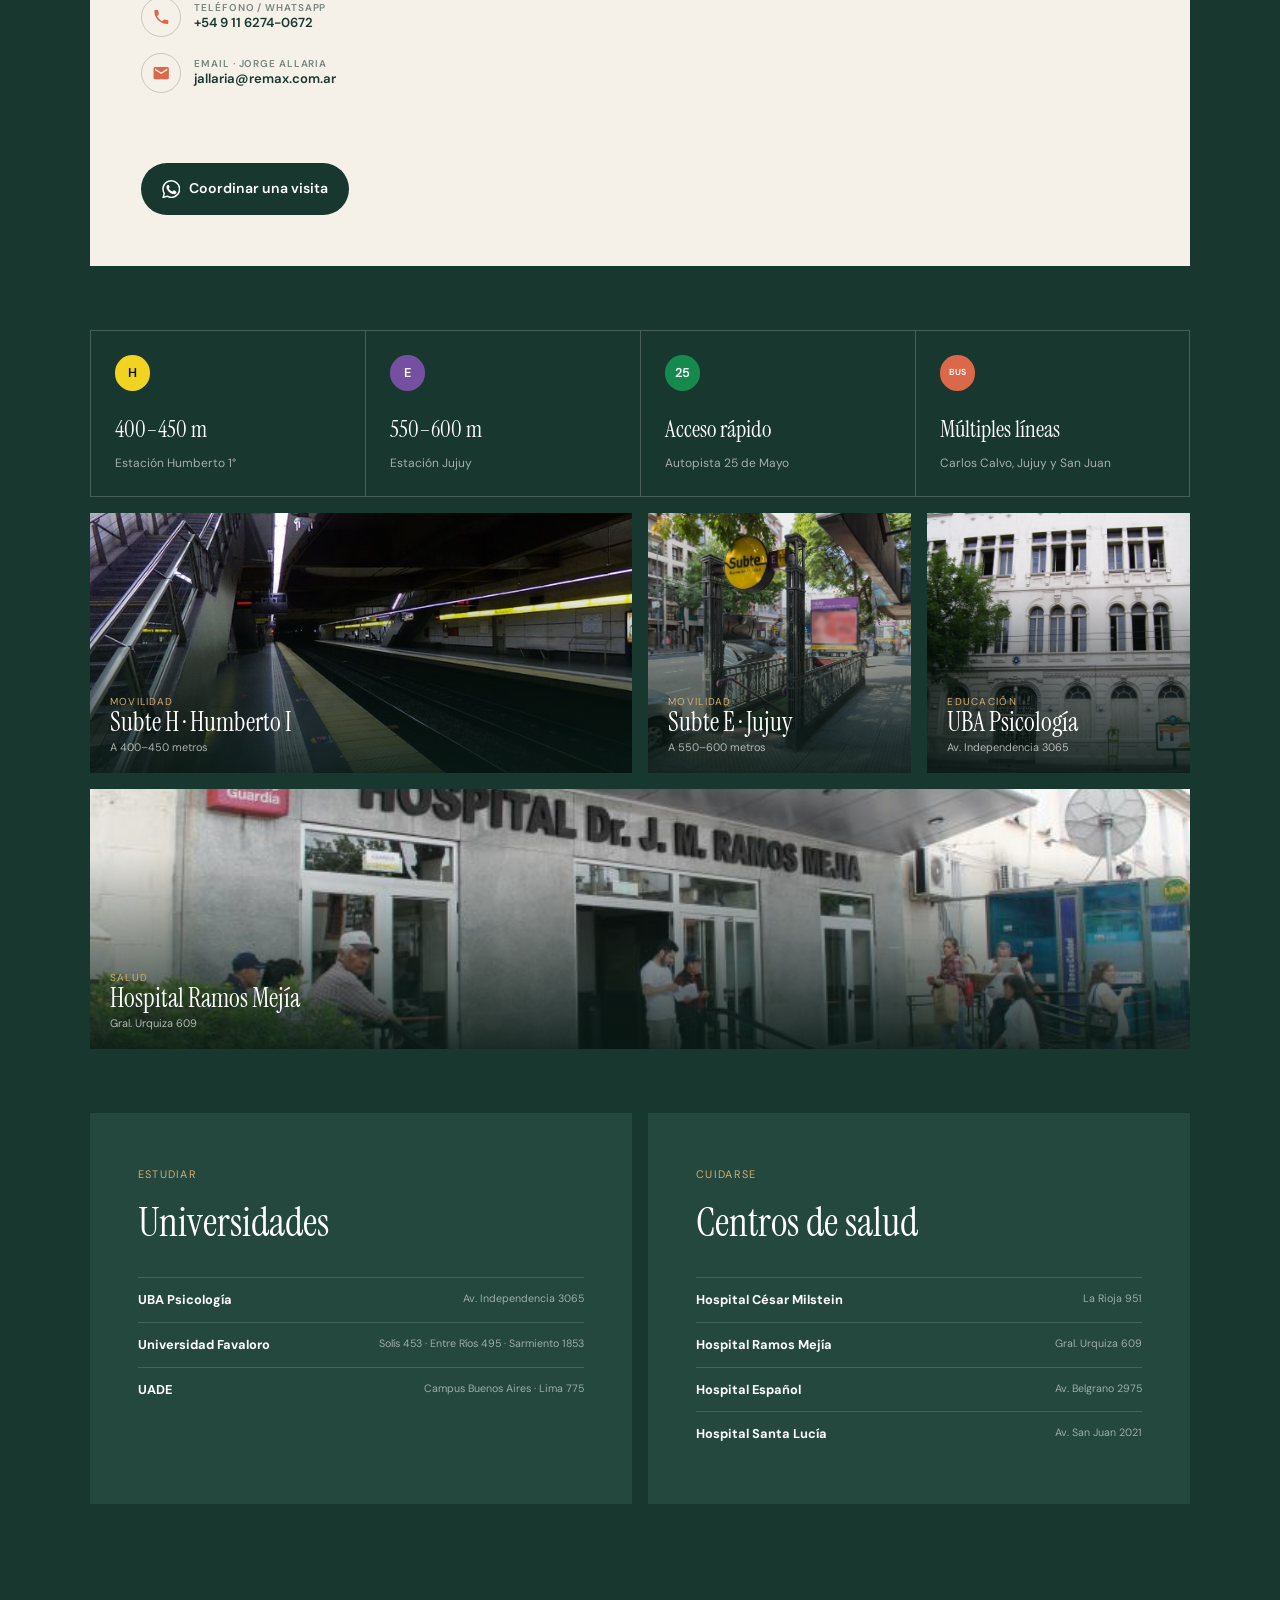
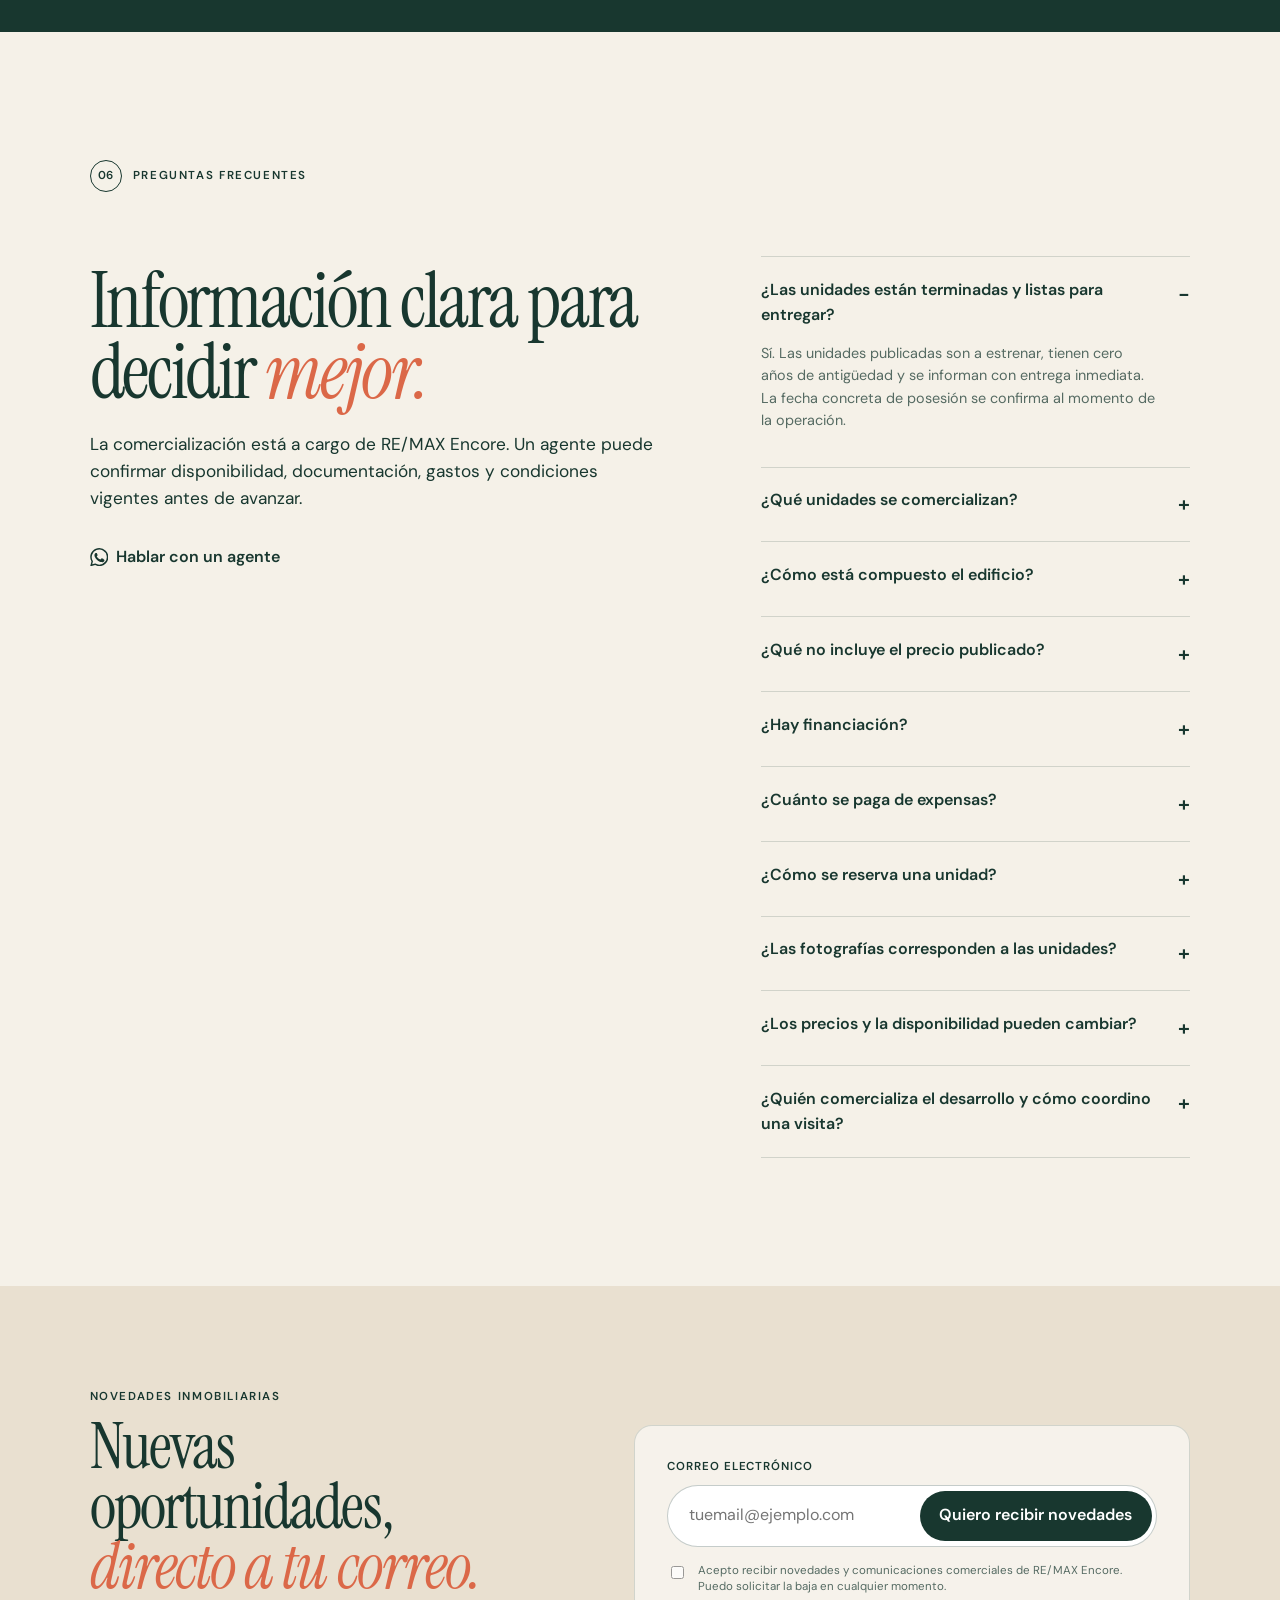
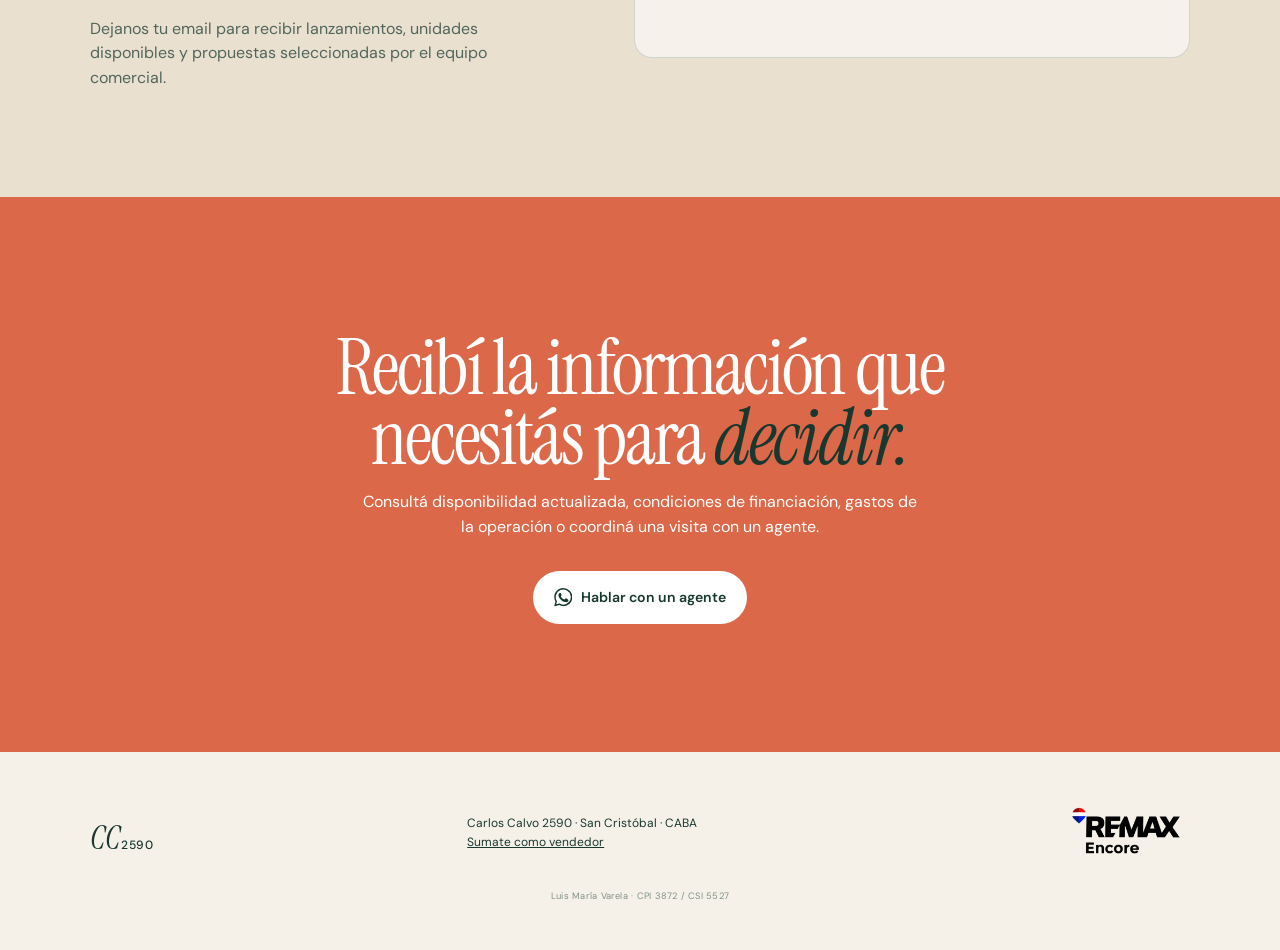
==== commit 32657e04: "Update unit prices and compact studio area" ====
--- a/index.html
+++ b/index.html
@@ -7,7 +7,7 @@
   <link rel="icon" type="image/png" sizes="512x512" href="assets/brand/favicon.png" />
   <link rel="apple-touch-icon" href="assets/brand/favicon.png" />
   <title>Departamentos a estrenar en San Cristóbal | Carlos Calvo 2590</title>
-  <meta name="description" content="Monoambientes y departamentos de 2 ambientes a estrenar en Carlos Calvo 2590, San Cristóbal. Entrega inmediata, financiación disponible y unidades desde USD 52.800." />
+  <meta name="description" content="Monoambientes y departamentos de 2 ambientes a estrenar en Carlos Calvo 2590, San Cristóbal. Entrega inmediata, financiación disponible y unidades desde USD 49.900." />
   <meta name="robots" content="index, follow, max-image-preview:large" />
   <meta name="author" content="RE/MAX Encore" />
   <link rel="canonical" href="https://carloscalvo2590.com/" />
@@ -15,13 +15,13 @@
   <meta property="og:type" content="website" />
   <meta property="og:site_name" content="Carlos Calvo 2590" />
   <meta property="og:title" content="Departamentos a estrenar en San Cristóbal | Carlos Calvo 2590" />
-  <meta property="og:description" content="Monoambientes y 2 ambientes a estrenar con entrega inmediata, excelente conectividad y opciones desde USD 52.800." />
+  <meta property="og:description" content="Monoambientes y 2 ambientes a estrenar con entrega inmediata, excelente conectividad y opciones desde USD 49.900." />
   <meta property="og:url" content="https://carloscalvo2590.com/" />
   <meta property="og:image" content="https://carloscalvo2590.com/assets/images/hero/01-fachada.webp" />
   <meta property="og:image:alt" content="Fachada del edificio de Carlos Calvo 2590 en San Cristóbal" />
   <meta name="twitter:card" content="summary_large_image" />
   <meta name="twitter:title" content="Departamentos a estrenar en San Cristóbal | Carlos Calvo 2590" />
-  <meta name="twitter:description" content="Monoambientes y 2 ambientes a estrenar con entrega inmediata desde USD 52.800." />
+  <meta name="twitter:description" content="Monoambientes y 2 ambientes a estrenar con entrega inmediata desde USD 49.900." />
   <meta name="twitter:image" content="https://carloscalvo2590.com/assets/images/hero/01-fachada.webp" />
   <script type="application/ld+json">
     {
@@ -48,8 +48,8 @@
       "offers": {
         "@type": "AggregateOffer",
         "priceCurrency": "USD",
-        "lowPrice": 52800,
-        "highPrice": 91200,
+        "lowPrice": 49900,
+        "highPrice": 89900,
         "offerCount": 3,
         "availability": "https://schema.org/InStock",
         "seller": {
@@ -66,7 +66,7 @@
   <link rel="stylesheet" href="enhancements.css?v=20260822-4" />
   <link rel="stylesheet" href="legal.css?v=20260823-1" />
   <script defer src="supabase-config.js?v=20260821-1"></script>
-  <script defer src="script.js?v=20260822-4"></script>
+  <script defer src="script.js?v=20261015-1"></script>
 </head>
 <body>
   <a class="skip-link" href="#contenido">Saltar al contenido</a>
@@ -104,7 +104,7 @@
         <p class="hero-lead">Departamentos monoambiente y 2 ambientes a estrenar, con entrega inmediata, plantas funcionales y excelente conectividad.</p>
         <div class="hero-actions"><a class="button button-primary" href="#unidades">Conocer unidades</a><a class="button button-glass whatsapp" data-message="Hola, quiero consultar disponibilidad y condiciones comerciales en Carlos Calvo 2590."><svg aria-hidden="true"><use href="#icon-whatsapp"/></svg> Consultar ahora</a></div>
       </div>
-      <div class="hero-facts" aria-label="Datos principales"><div><strong>Desde USD 52.800</strong><span>3 tipologías disponibles</span></div><div><strong>Entrega inmediata</strong><span>Unidades a estrenar</span></div><div><strong>PB + 9 pisos</strong><span>3 unidades por piso</span></div></div>
+      <div class="hero-facts" aria-label="Datos principales"><div><strong>Desde USD 49.900</strong><span>3 tipologías disponibles</span></div><div><strong>Entrega inmediata</strong><span>Unidades a estrenar</span></div><div><strong>PB + 9 pisos</strong><span>3 unidades por piso</span></div></div>
       <div class="hero-dots" aria-label="Seleccionar imagen principal"></div>
       <p class="image-caption">Fotografía real. Las imágenes amuebladas son ilustrativas.</p>
     </section>
@@ -122,15 +122,15 @@
       <div class="unit-grid">
         <article class="unit-card reveal" data-type="dos" data-unit="1" tabindex="0" aria-label="Ver información del departamento de 2 ambientes">
           <button class="unit-photo open-unit" data-unit="1" aria-label="Ver departamento de 2 ambientes"><img src="assets/images/dpto-1/20.webp" loading="lazy" alt="Ambientación ilustrativa del living del departamento de 2 ambientes"><span class="photo-count">19 fotos</span></button>
-          <div class="unit-body"><div class="unit-top"><div><p>Al frente · Orientación Norte</p><h3>2 ambientes con balcón</h3></div><strong>USD 91.200</strong></div><div class="unit-specs"><span><svg><use href="#icon-area"/></svg><b>48 m²</b> totales</span><span><svg><use href="#icon-bed"/></svg><b>1</b> dormitorio</span><span><svg><use href="#icon-bath"/></svg><b>1</b> baño</span></div><div class="unit-actions"><button class="text-button open-unit" data-unit="1">Ver todos los detalles <span>↗</span></button><a class="round-whatsapp whatsapp" aria-label="Consultar por departamento de 2 ambientes" data-message="Hola, quiero consultar disponibilidad y condiciones por el departamento de 2 ambientes de 48 m² publicado a USD 91.200."><svg><use href="#icon-whatsapp"/></svg></a></div></div>
+          <div class="unit-body"><div class="unit-top"><div><p>Al frente · Orientación Norte</p><h3>2 ambientes con balcón</h3></div><strong>USD 89.900</strong></div><div class="unit-specs"><span><svg><use href="#icon-area"/></svg><b>48 m²</b> totales</span><span><svg><use href="#icon-bed"/></svg><b>1</b> dormitorio</span><span><svg><use href="#icon-bath"/></svg><b>1</b> baño</span></div><div class="unit-actions"><button class="text-button open-unit" data-unit="1">Ver todos los detalles <span>↗</span></button><a class="round-whatsapp whatsapp" aria-label="Consultar por departamento de 2 ambientes" data-message="Hola, quiero consultar disponibilidad y condiciones por el departamento de 2 ambientes de 48 m² publicado a USD 89.900."><svg><use href="#icon-whatsapp"/></svg></a></div></div>
         </article>
         <article class="unit-card reveal" data-type="mono" data-unit="2" tabindex="0" aria-label="Ver información del monoambiente compacto">
           <button class="unit-photo open-unit" data-unit="2" aria-label="Ver monoambiente compacto"><img src="assets/images/dpto-2/13.webp" loading="lazy" alt="Ambientación ilustrativa del living del monoambiente compacto"><span class="photo-count">13 fotos</span></button>
-          <div class="unit-body"><div class="unit-top"><div><p>Contrafrente · Orientación Sur</p><h3>Monoambiente compacto</h3></div><strong>USD 52.800</strong></div><div class="unit-specs"><span><svg><use href="#icon-area"/></svg><b>25 m²</b> totales</span><span><svg><use href="#icon-sun"/></svg><b>Vista</b> abierta</span><span><svg><use href="#icon-bath"/></svg><b>1</b> baño</span></div><div class="unit-actions"><button class="text-button open-unit" data-unit="2">Ver todos los detalles <span>↗</span></button><a class="round-whatsapp whatsapp" aria-label="Consultar por monoambiente compacto" data-message="Hola, quiero consultar disponibilidad y condiciones por el monoambiente de 25 m² publicado a USD 52.800."><svg><use href="#icon-whatsapp"/></svg></a></div></div>
+          <div class="unit-body"><div class="unit-top"><div><p>Contrafrente · Orientación Sur</p><h3>Monoambiente compacto</h3></div><strong>USD 49.900</strong></div><div class="unit-specs"><span><svg><use href="#icon-area"/></svg><b>24 m²</b> totales</span><span><svg><use href="#icon-sun"/></svg><b>Vista</b> abierta</span><span><svg><use href="#icon-bath"/></svg><b>1</b> baño</span></div><div class="unit-actions"><button class="text-button open-unit" data-unit="2">Ver todos los detalles <span>↗</span></button><a class="round-whatsapp whatsapp" aria-label="Consultar por monoambiente compacto" data-message="Hola, quiero consultar disponibilidad y condiciones por el monoambiente de 24 m² publicado a USD 49.900."><svg><use href="#icon-whatsapp"/></svg></a></div></div>
         </article>
         <article class="unit-card reveal" data-type="mono" data-unit="3" tabindex="0" aria-label="Ver información del monoambiente amplio">
           <button class="unit-photo open-unit" data-unit="3" aria-label="Ver monoambiente amplio"><img src="assets/images/dpto-3/23.webp" loading="lazy" alt="Ambientación ilustrativa del living del monoambiente amplio"><span class="photo-count">23 fotos</span></button>
-          <div class="unit-body"><div class="unit-top"><div><p>Contrafrente · Orientación Sur</p><h3>Monoambiente amplio</h3></div><strong>USD 62.400</strong></div><div class="unit-specs"><span><svg><use href="#icon-area"/></svg><b>31 m²</b> totales</span><span><svg><use href="#icon-sun"/></svg><b>Vista</b> abierta</span><span><svg><use href="#icon-bath"/></svg><b>1</b> baño</span></div><div class="unit-actions"><button class="text-button open-unit" data-unit="3">Ver todos los detalles <span>↗</span></button><a class="round-whatsapp whatsapp" aria-label="Consultar por monoambiente amplio" data-message="Hola, quiero consultar disponibilidad y condiciones por el monoambiente de 31 m² publicado a USD 62.400."><svg><use href="#icon-whatsapp"/></svg></a></div></div>
+          <div class="unit-body"><div class="unit-top"><div><p>Contrafrente · Orientación Sur</p><h3>Monoambiente amplio</h3></div><strong>USD 59.900</strong></div><div class="unit-specs"><span><svg><use href="#icon-area"/></svg><b>31 m²</b> totales</span><span><svg><use href="#icon-sun"/></svg><b>Vista</b> abierta</span><span><svg><use href="#icon-bath"/></svg><b>1</b> baño</span></div><div class="unit-actions"><button class="text-button open-unit" data-unit="3">Ver todos los detalles <span>↗</span></button><a class="round-whatsapp whatsapp" aria-label="Consultar por monoambiente amplio" data-message="Hola, quiero consultar disponibilidad y condiciones por el monoambiente de 31 m² publicado a USD 59.900."><svg><use href="#icon-whatsapp"/></svg></a></div></div>
         </article>
       </div>
     </section>
@@ -147,7 +147,7 @@
         <button class="video-card reveal open-video" data-video="2" aria-label="Ver recorrido del monoambiente compacto">
           <img src="assets/images/dpto-2/13.webp" loading="lazy" alt="Ambientación ilustrativa del living del monoambiente compacto">
           <span class="video-shade"></span><span class="play-icon">▶</span>
-          <span class="video-copy"><small>Recorrido 02</small><strong>Monoambiente compacto</strong><b>25 m² · Contrafrente Sur</b></span>
+          <span class="video-copy"><small>Recorrido 02</small><strong>Monoambiente compacto</strong><b>24 m² · Contrafrente Sur</b></span>
         </button>
         <button class="video-card reveal open-video" data-video="3" aria-label="Ver recorrido del monoambiente amplio">
           <img src="assets/images/dpto-3/23.webp" loading="lazy" alt="Ambientación ilustrativa del living del monoambiente amplio">
@@ -181,7 +181,7 @@
 
     <section class="faq section" id="preguntas">
       <div class="section-label"><span>06</span> Preguntas frecuentes</div>
-      <div class="faq-grid"><div class="reveal"><h2>Información clara para decidir <em>mejor.</em></h2><p>La comercialización está a cargo de RE/MAX Encore. Un agente puede confirmar disponibilidad, documentación, gastos y condiciones vigentes antes de avanzar.</p><a class="text-whatsapp whatsapp" data-message="Hola, tengo algunas preguntas sobre el desarrollo de Carlos Calvo 2590."><svg><use href="#icon-whatsapp"/></svg> Hablar con un agente</a></div><div class="accordion reveal"><details open><summary>¿Las unidades están terminadas y listas para entregar?</summary><p>Sí. Las unidades publicadas son a estrenar, tienen cero años de antigüedad y se informan con entrega inmediata. La fecha concreta de posesión se confirma al momento de la operación.</p></details><details><summary>¿Qué unidades se comercializan?</summary><p>La propuesta incluye monoambientes de 25 m² y 31 m² totales, ambos al contrafrente con orientación Sur, y departamentos de 2 ambientes de 48 m² totales al frente, con orientación Norte, dormitorio independiente y balcón.</p></details><details><summary>¿Cómo está compuesto el edificio?</summary><p>El desarrollo cuenta con planta baja y 9 pisos, con 3 unidades por planta. Las unidades ofrecidas tienen cocina, termotanque eléctrico y preinstalaciones para aire acondicionado y lavarropas.</p></details><details><summary>¿Qué no incluye el precio publicado?</summary><p>El valor publicado corresponde exclusivamente a la unidad indicada en cada ficha. <strong>No incluye gastos de escrituración, honorarios, impuestos, comisión inmobiliaria ni otros gastos asociados a la operación.</strong> Para conocer el detalle completo y actualizado de estos conceptos, deberá solicitarse la información correspondiente al agente comercial.</p></details><details><summary>¿Hay financiación?</summary><p>Todas las unidades se publican con financiación disponible. El anticipo, cantidad de cuotas, moneda, ajustes, requisitos y vigencia de la propuesta están sujetos a confirmación comercial.</p></details><details><summary>¿Cuánto se paga de expensas?</summary><p>El importe de expensas no fue informado en la documentación disponible del proyecto. El equipo de RE/MAX Encore puede confirmar el valor vigente y los conceptos incluidos antes de reservar.</p></details><details><summary>¿Cómo se reserva una unidad?</summary><p>Primero se confirma la disponibilidad y se coordina una visita. Luego, el agente informa el procedimiento de reserva, documentación necesaria, plazos, forma de pago y condiciones de la operación.</p></details><details><summary>¿Las fotografías corresponden a las unidades?</summary><p>Las fotografías de los espacios sin mobiliario y los recorridos muestran unidades reales. Las imágenes amuebladas son ambientaciones ilustrativas creadas para representar una posible decoración; el mobiliario y los objetos no están incluidos.</p></details><details><summary>¿Los precios y la disponibilidad pueden cambiar?</summary><p>Sí. Los precios, la disponibilidad y las condiciones comerciales pueden modificarse sin previo aviso. Antes de tomar una decisión, solicitá al agente la ficha y las condiciones vigentes de la unidad elegida.</p></details><details><summary>¿Quién comercializa el desarrollo y cómo coordino una visita?</summary><p>La comercialización está a cargo de RE/MAX Encore. Podés usar cualquier botón de WhatsApp del sitio para hablar con un agente, consultar una unidad específica y coordinar una visita.</p></details></div></div>
+      <div class="faq-grid"><div class="reveal"><h2>Información clara para decidir <em>mejor.</em></h2><p>La comercialización está a cargo de RE/MAX Encore. Un agente puede confirmar disponibilidad, documentación, gastos y condiciones vigentes antes de avanzar.</p><a class="text-whatsapp whatsapp" data-message="Hola, tengo algunas preguntas sobre el desarrollo de Carlos Calvo 2590."><svg><use href="#icon-whatsapp"/></svg> Hablar con un agente</a></div><div class="accordion reveal"><details open><summary>¿Las unidades están terminadas y listas para entregar?</summary><p>Sí. Las unidades publicadas son a estrenar, tienen cero años de antigüedad y se informan con entrega inmediata. La fecha concreta de posesión se confirma al momento de la operación.</p></details><details><summary>¿Qué unidades se comercializan?</summary><p>La propuesta incluye monoambientes de 24 m² y 31 m² totales, ambos al contrafrente con orientación Sur, y departamentos de 2 ambientes de 48 m² totales al frente, con orientación Norte, dormitorio independiente y balcón.</p></details><details><summary>¿Cómo está compuesto el edificio?</summary><p>El desarrollo cuenta con planta baja y 9 pisos, con 3 unidades por planta. Las unidades ofrecidas tienen cocina, termotanque eléctrico y preinstalaciones para aire acondicionado y lavarropas.</p></details><details><summary>¿Qué no incluye el precio publicado?</summary><p>El valor publicado corresponde exclusivamente a la unidad indicada en cada ficha. <strong>No incluye gastos de escrituración, honorarios, impuestos, comisión inmobiliaria ni otros gastos asociados a la operación.</strong> Para conocer el detalle completo y actualizado de estos conceptos, deberá solicitarse la información correspondiente al agente comercial.</p></details><details><summary>¿Hay financiación?</summary><p>Todas las unidades se publican con financiación disponible. El anticipo, cantidad de cuotas, moneda, ajustes, requisitos y vigencia de la propuesta están sujetos a confirmación comercial.</p></details><details><summary>¿Cuánto se paga de expensas?</summary><p>El importe de expensas no fue informado en la documentación disponible del proyecto. El equipo de RE/MAX Encore puede confirmar el valor vigente y los conceptos incluidos antes de reservar.</p></details><details><summary>¿Cómo se reserva una unidad?</summary><p>Primero se confirma la disponibilidad y se coordina una visita. Luego, el agente informa el procedimiento de reserva, documentación necesaria, plazos, forma de pago y condiciones de la operación.</p></details><details><summary>¿Las fotografías corresponden a las unidades?</summary><p>Las fotografías de los espacios sin mobiliario y los recorridos muestran unidades reales. Las imágenes amuebladas son ambientaciones ilustrativas creadas para representar una posible decoración; el mobiliario y los objetos no están incluidos.</p></details><details><summary>¿Los precios y la disponibilidad pueden cambiar?</summary><p>Sí. Los precios, la disponibilidad y las condiciones comerciales pueden modificarse sin previo aviso. Antes de tomar una decisión, solicitá al agente la ficha y las condiciones vigentes de la unidad elegida.</p></details><details><summary>¿Quién comercializa el desarrollo y cómo coordino una visita?</summary><p>La comercialización está a cargo de RE/MAX Encore. Podés usar cualquier botón de WhatsApp del sitio para hablar con un agente, consultar una unidad específica y coordinar una visita.</p></details></div></div>
     </section>
 
     <section class="lead-capture section" id="novedades">
